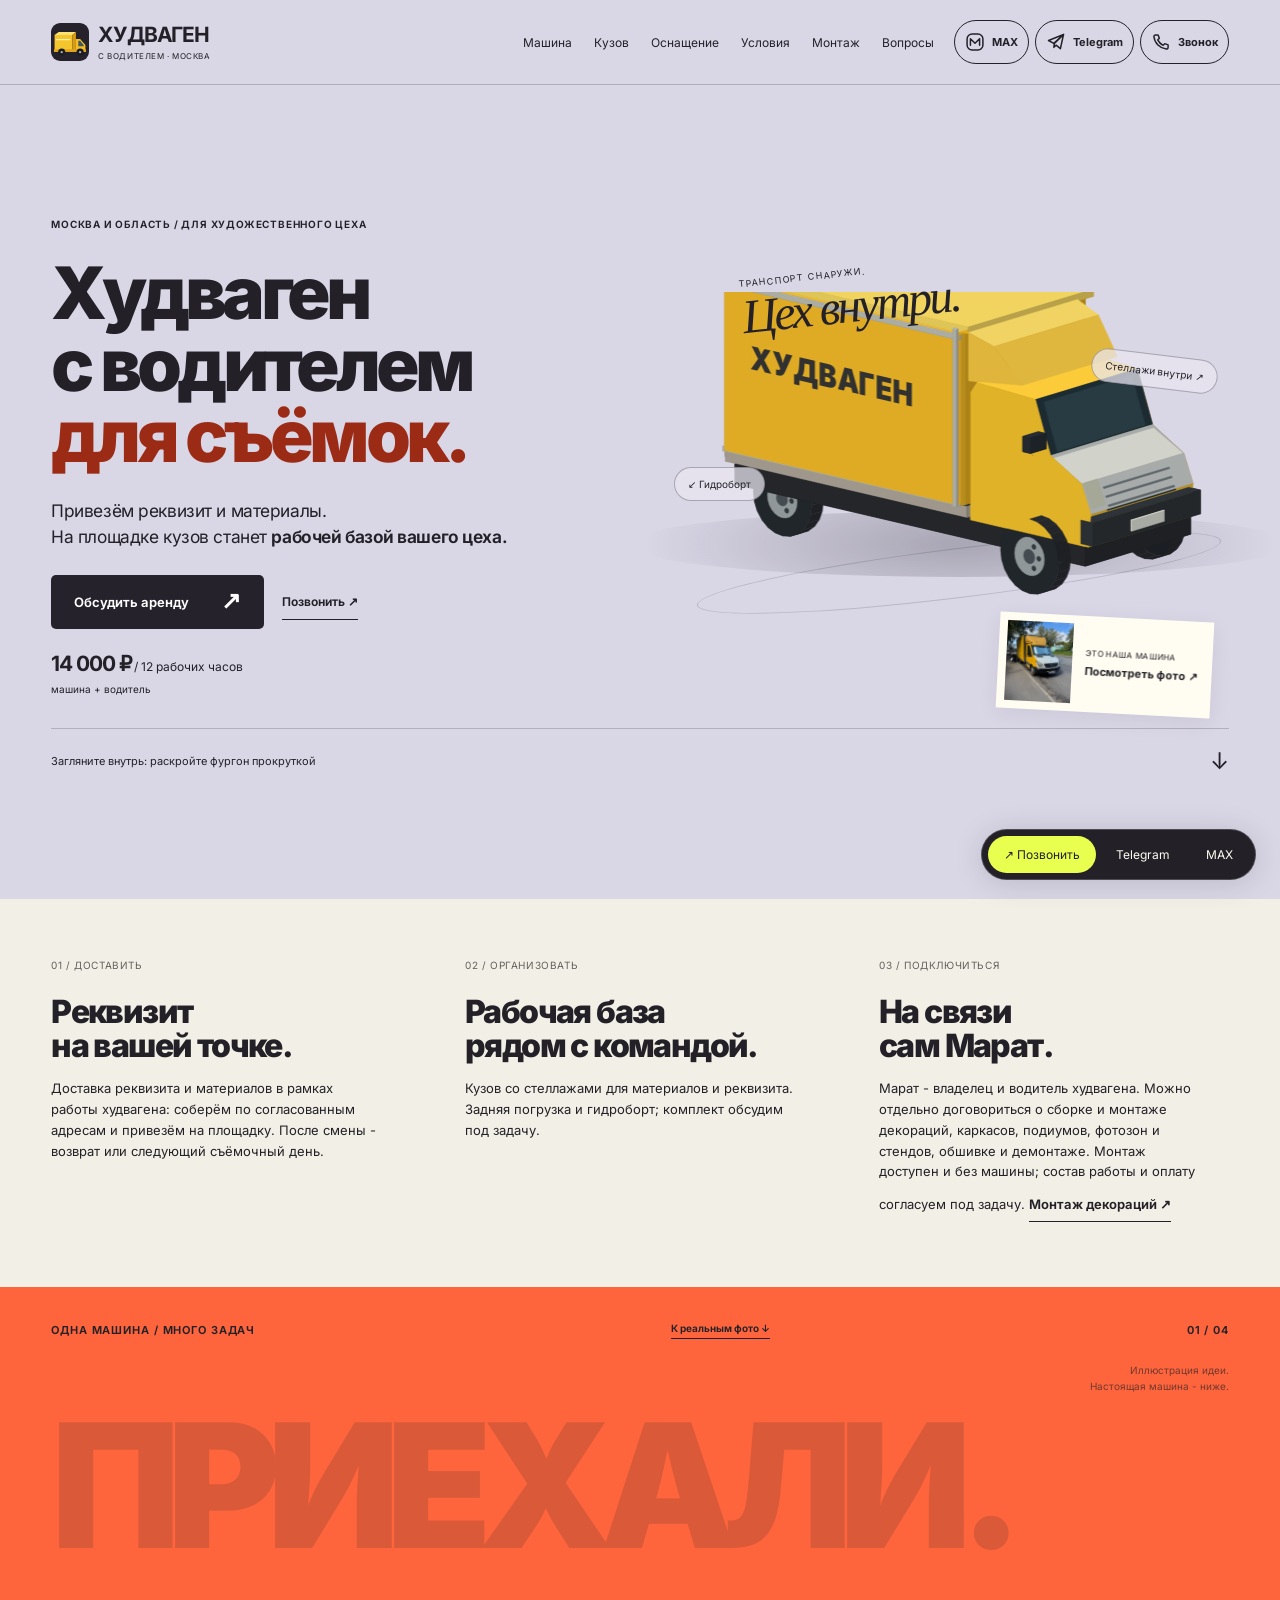
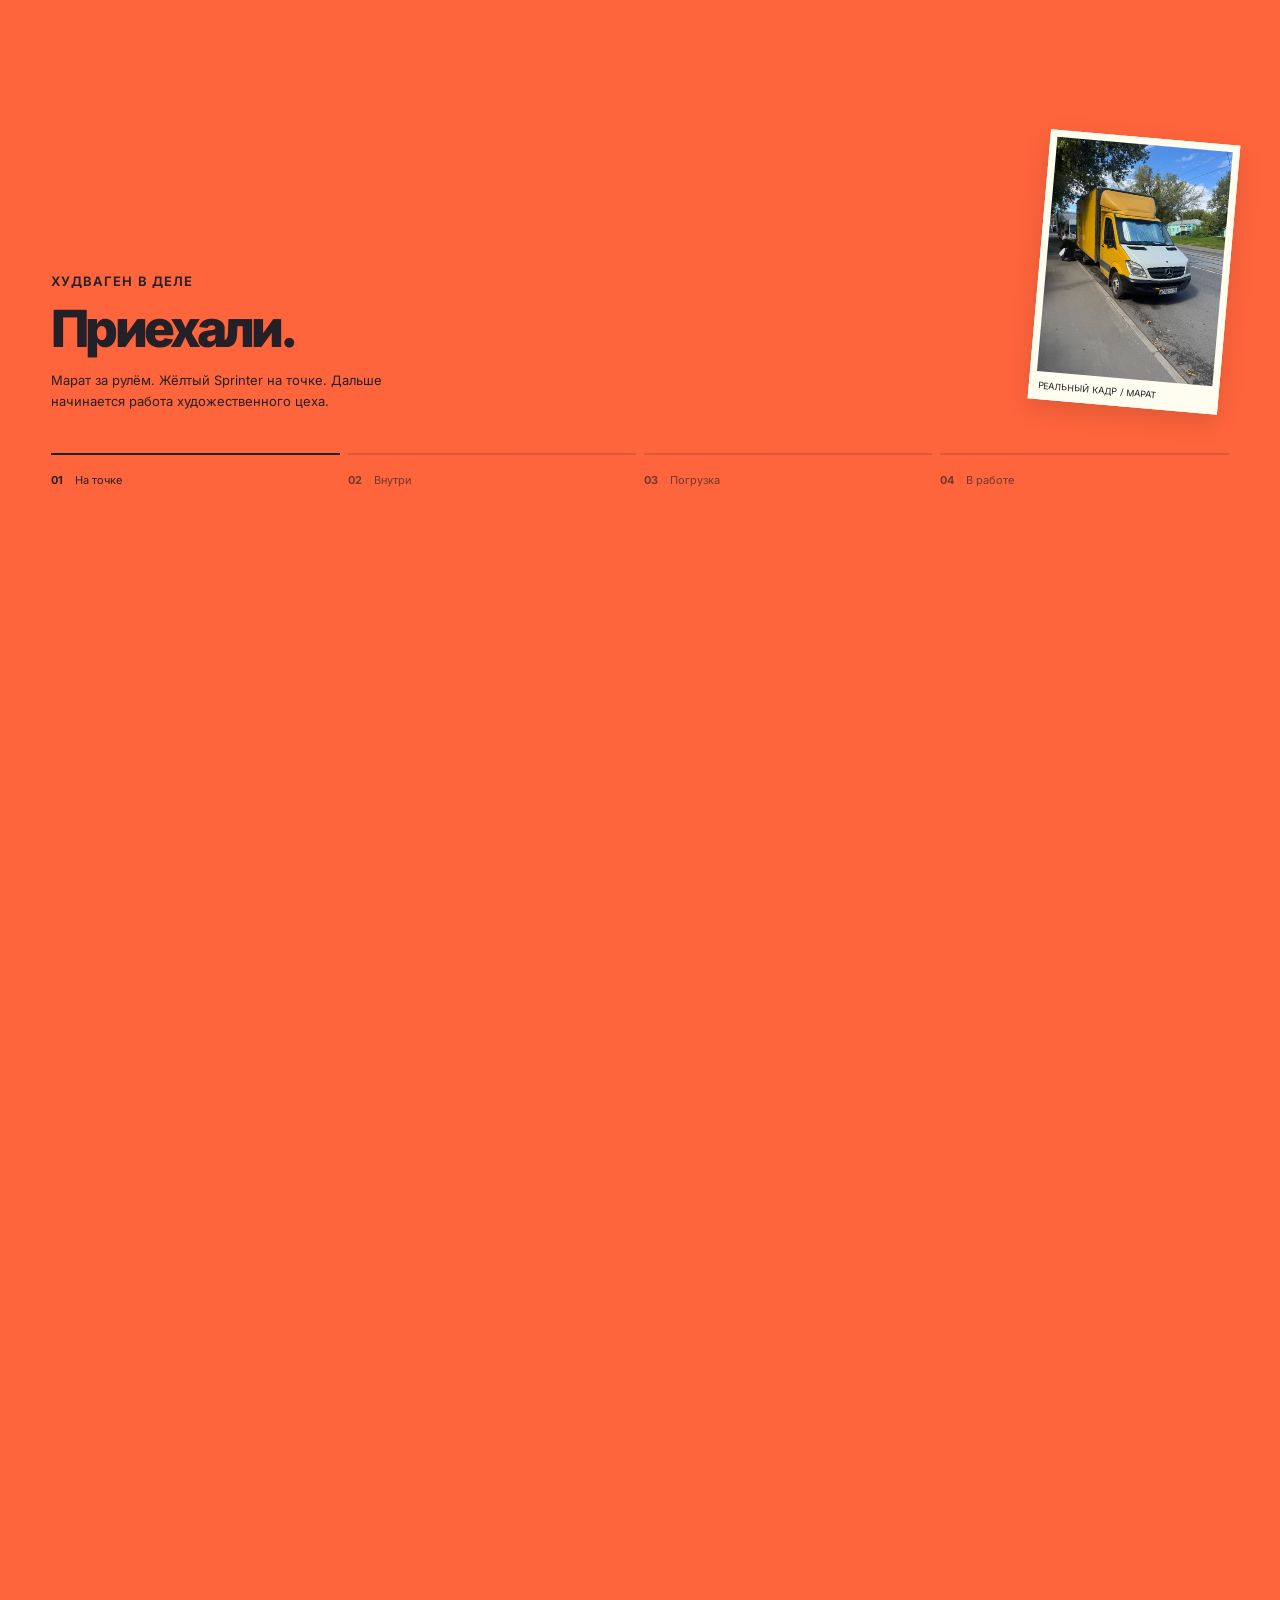
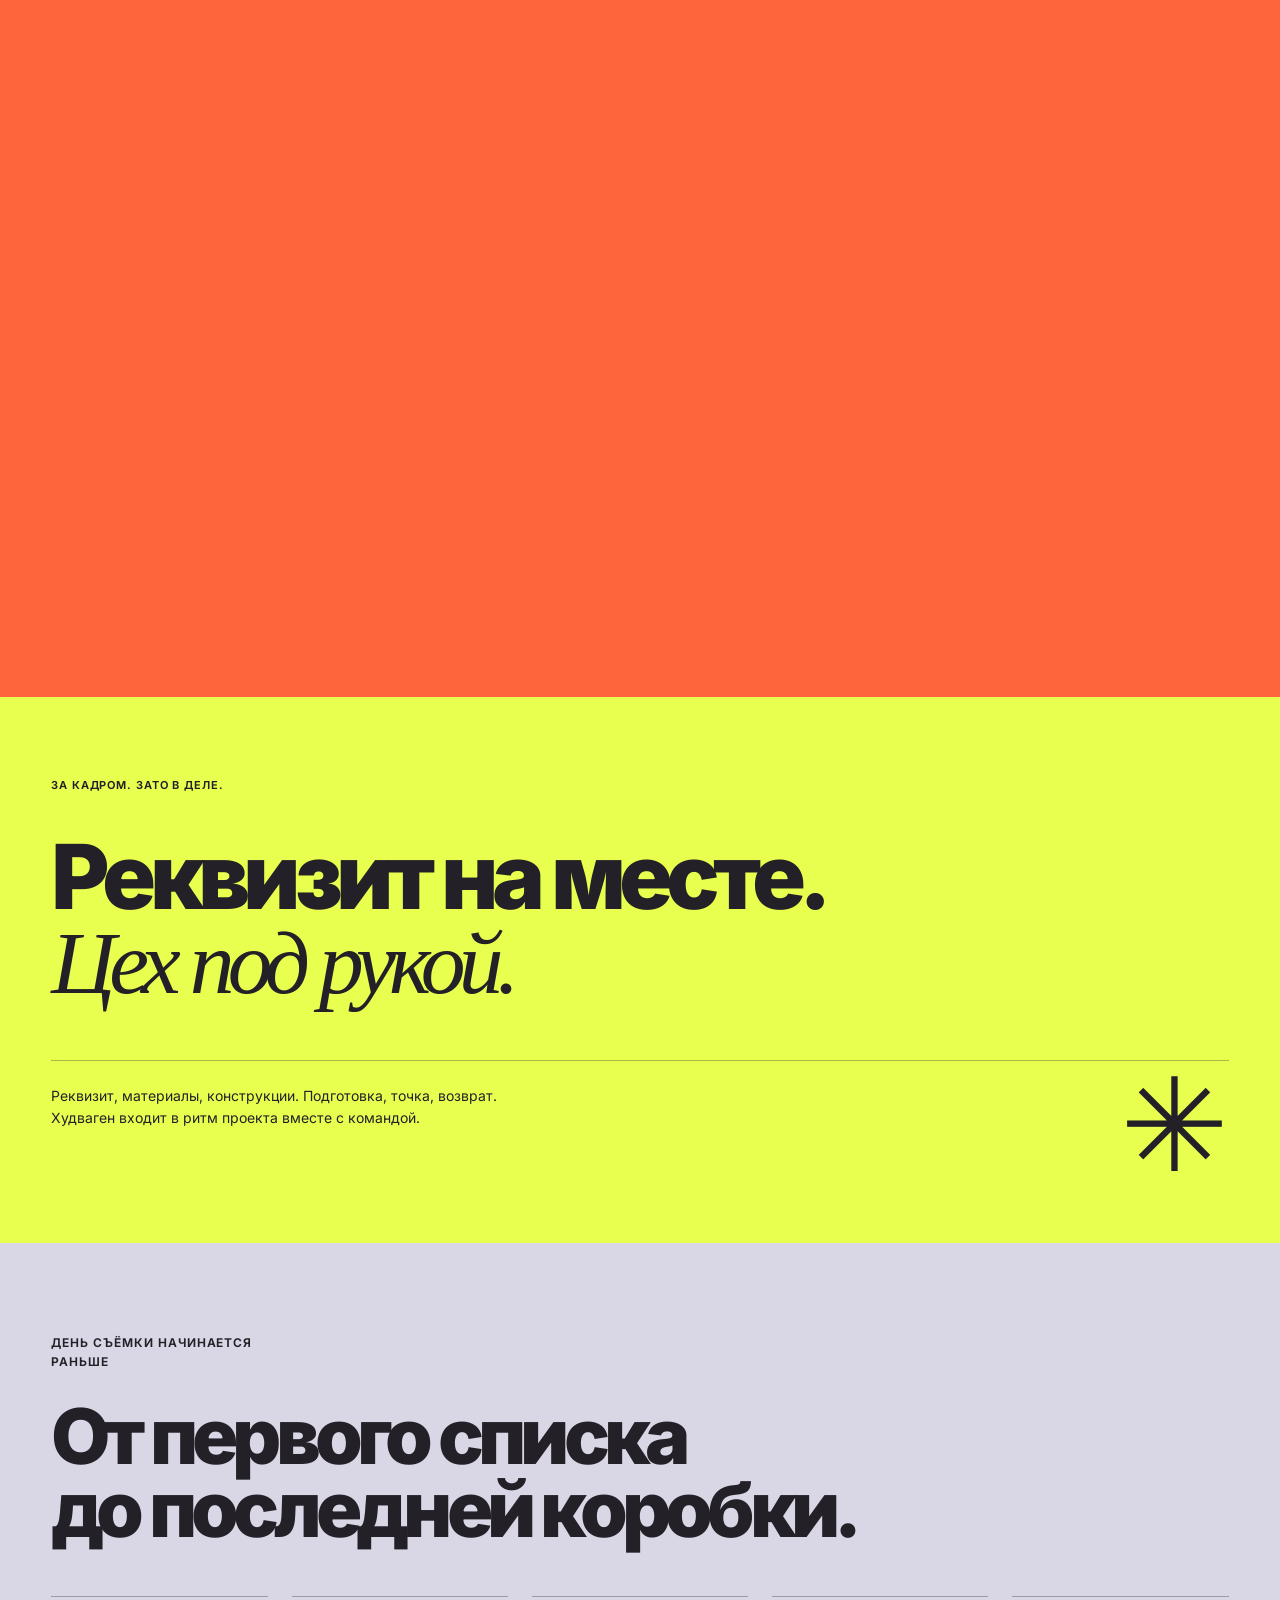
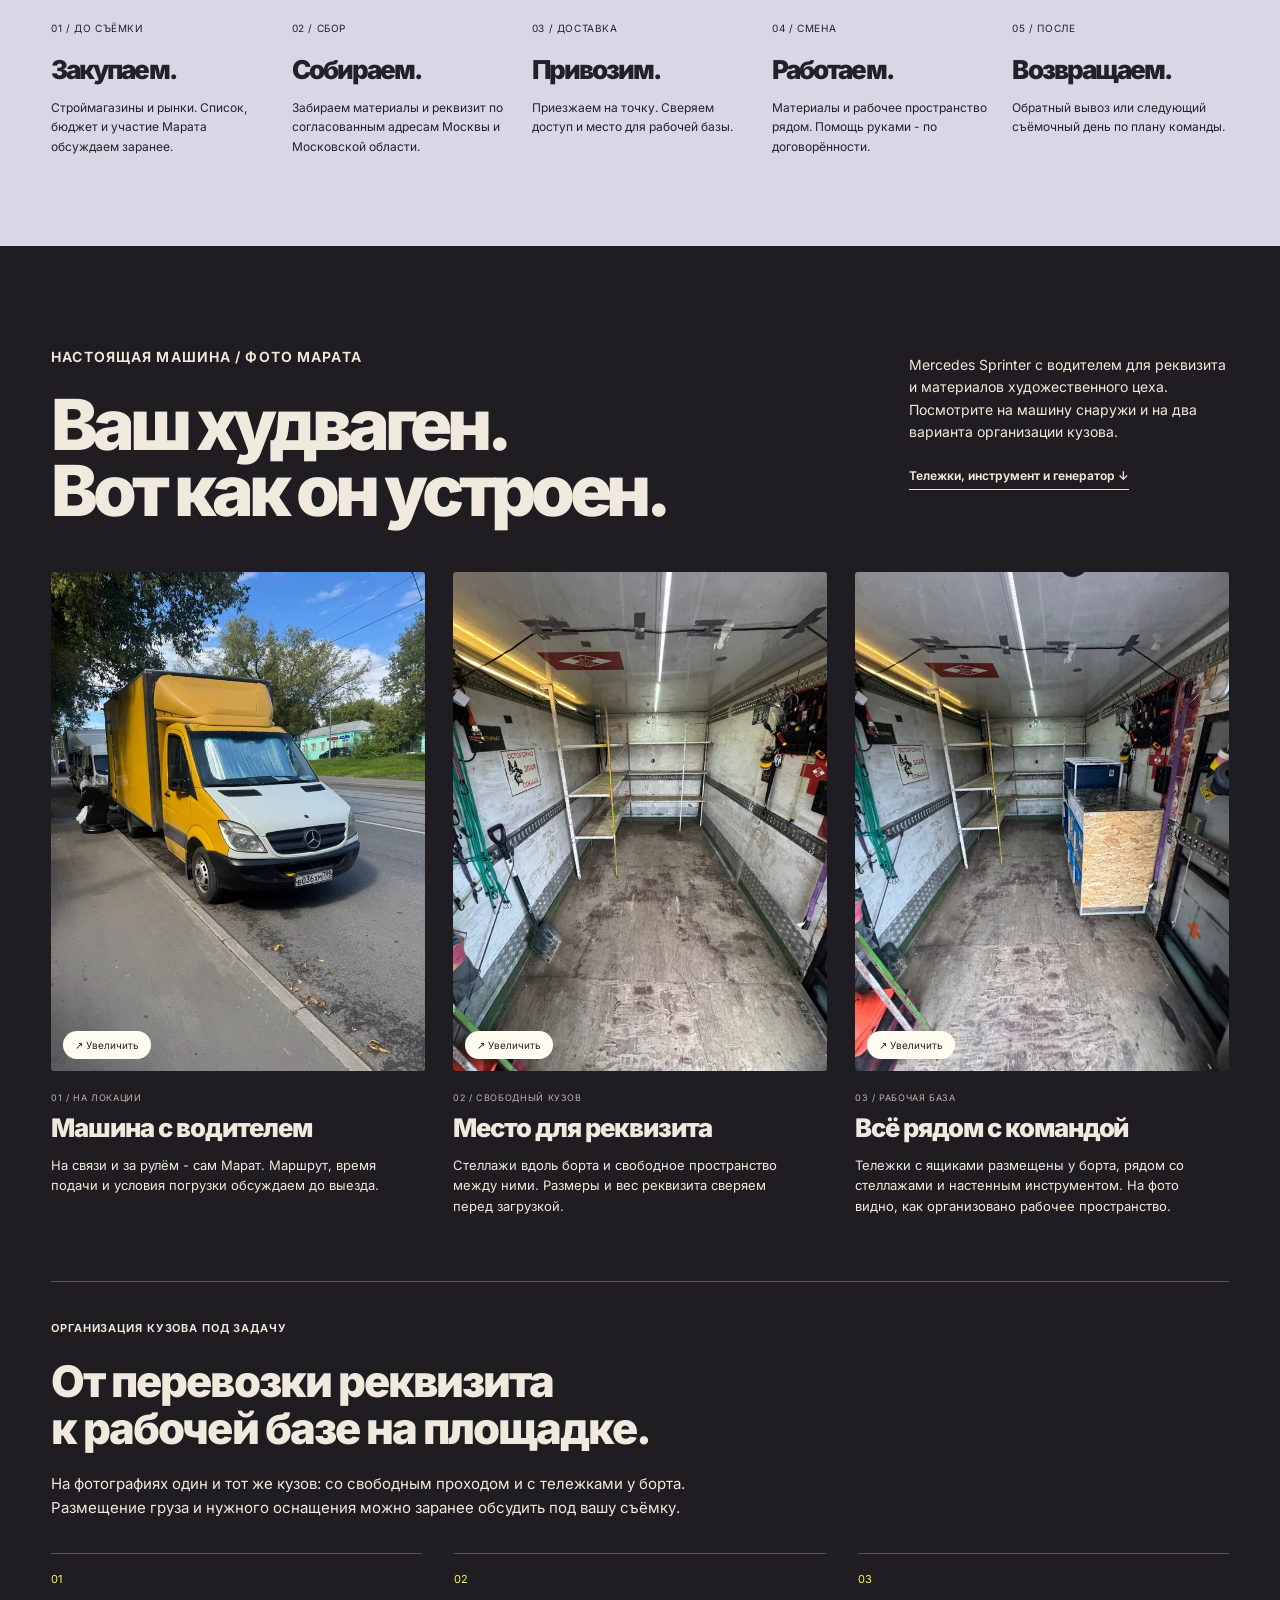
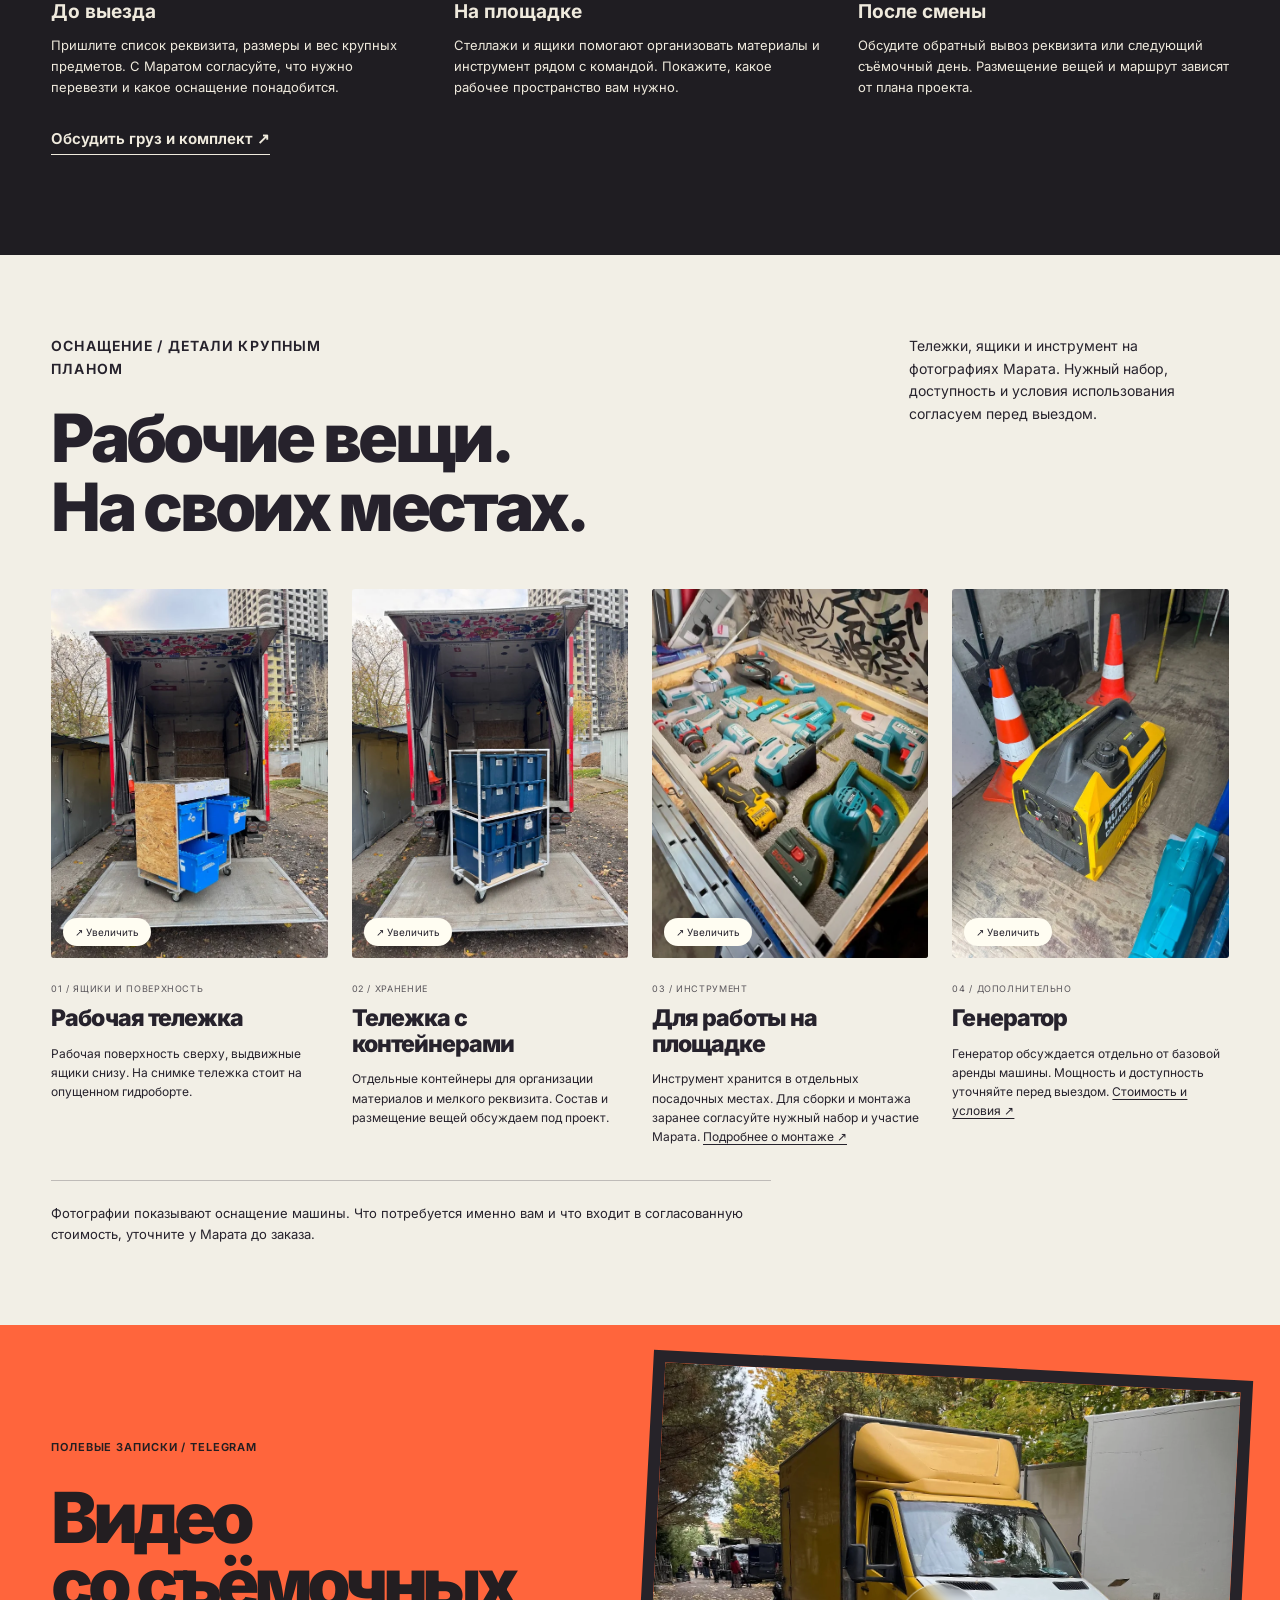
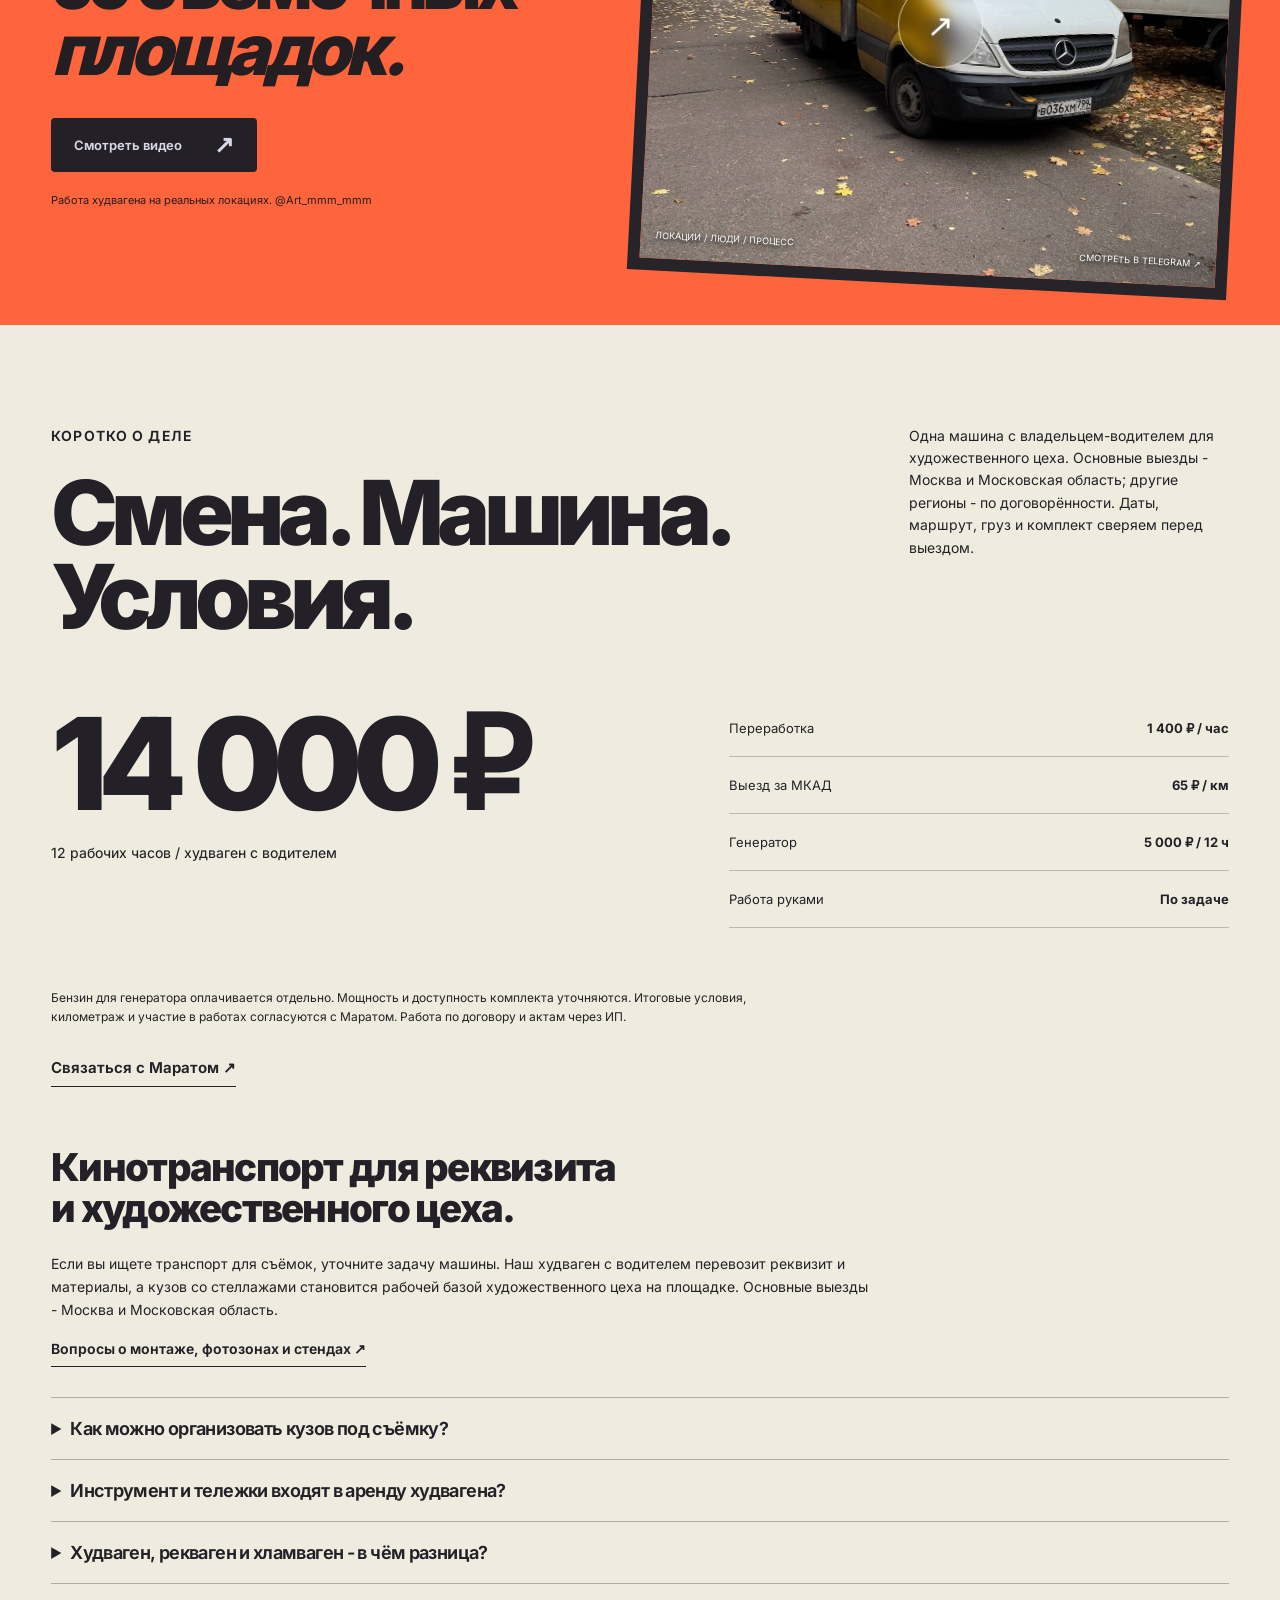
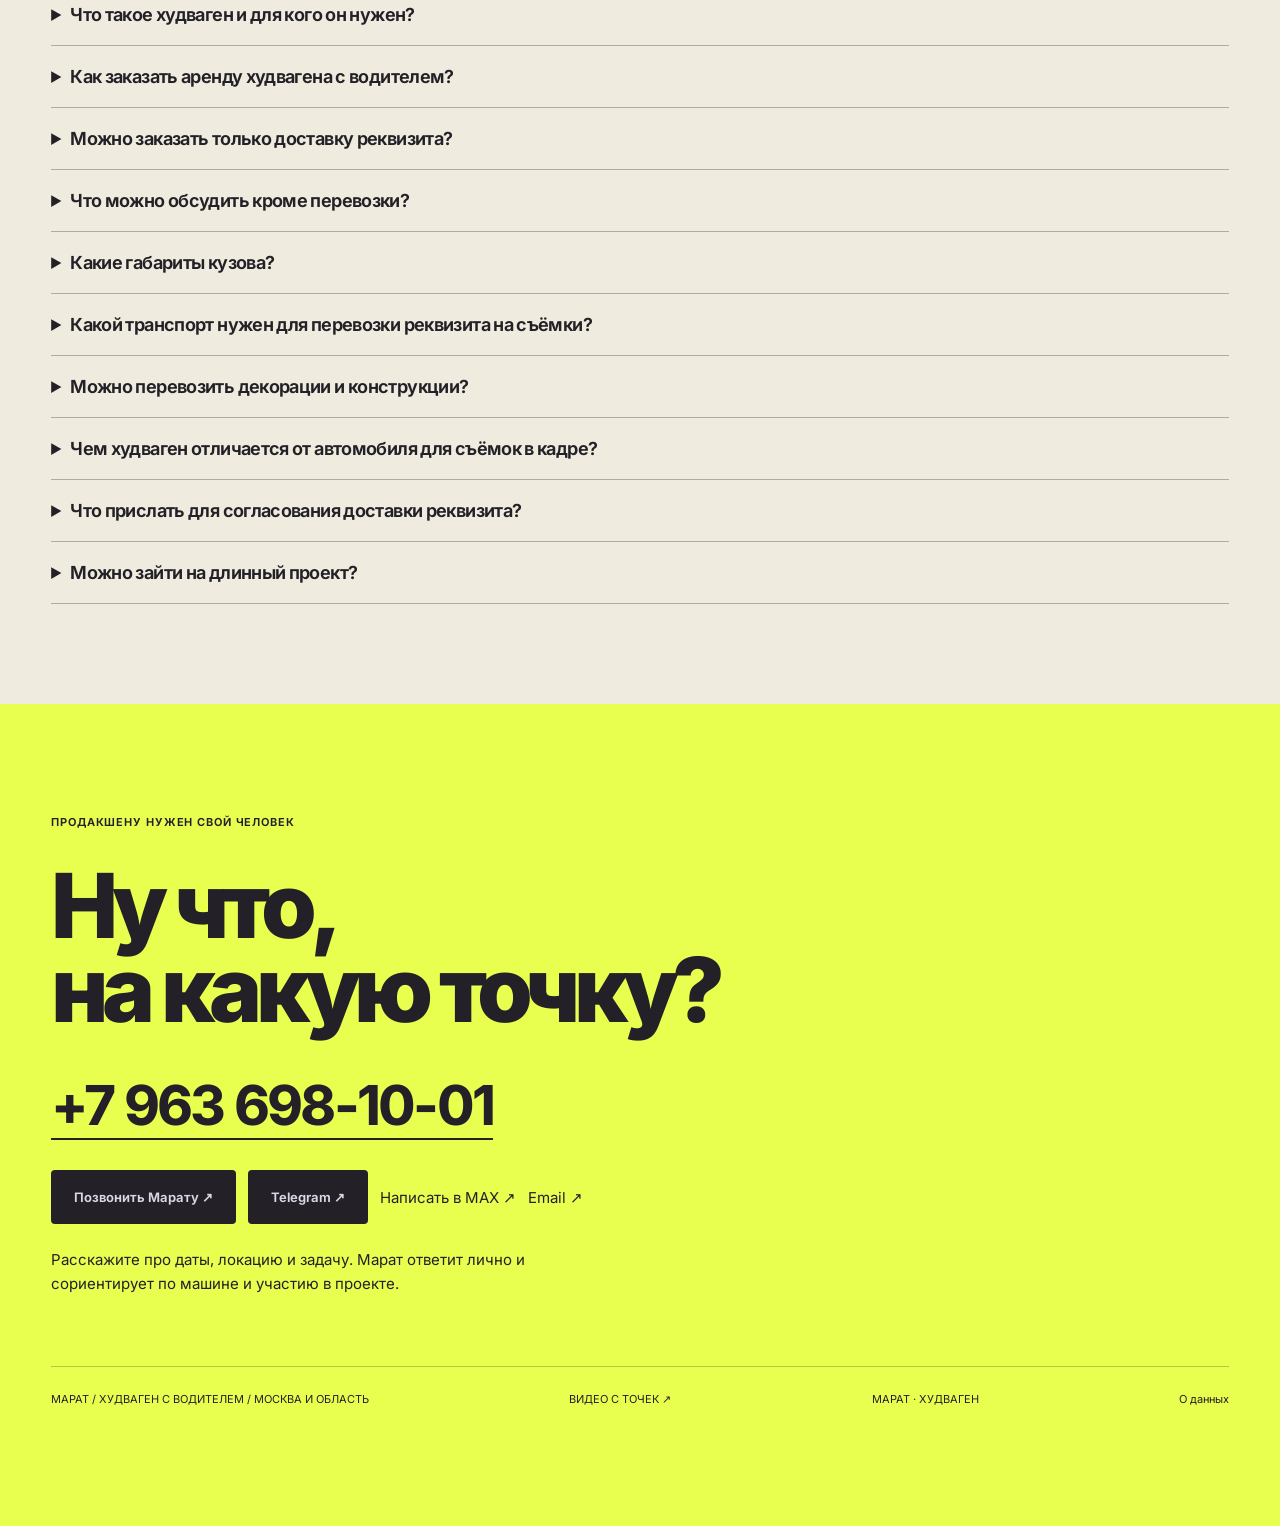
==== index.html @ cc4aa280 "Link interior configuration and equipment from main navigation" ====
<!doctype html><html lang="ru"><head><meta charset="utf-8"><meta name="viewport" content="width=device-width, initial-scale=1"><meta name="theme-color" content="#d9d6e6"><meta name="robots" content="index, follow"><title>Худваген с водителем для съёмок в Москве и области</title><meta name="description" content="Худваген с водителем для съёмок в Москве и Московской области. Доставка реквизита и рабочая база цеха на площадке. 14 000 ₽ за 12 часов. Другие регионы - по договорённости."><link rel="icon" href="site-final/assets/mark.svg?v=truck1" type="image/svg+xml"><link rel="stylesheet" href="concepts/shared/experience.css"><link rel="stylesheet" href="site-final/site.css?v=nav20261013"><script>document.documentElement.classList.add('js');</script><link rel="preload" href="/assets/fonts/inter-cyrillic.woff2" as="font" type="font/woff2" crossorigin><link rel="preload" href="/assets/fonts/inter-latin.woff2" as="font" type="font/woff2" crossorigin><meta name="google-site-verification" content="45elNNG8BrgIkGtdTU1rNOU9ofnVS_W5yNoBzaA8YkQ"><meta name="msvalidate.01" content="0E4416C4B03A6BF2098DD58C9A2425C0"><link rel="canonical" href="https://www.hudwagen.ru/"><meta property="og:type" content="website"><meta property="og:locale" content="ru_RU"><meta property="og:title" content="Худваген с водителем для съёмок в Москве и области"><meta property="og:description" content="Худваген с водителем для съёмок в Москве и Московской области. Доставка реквизита и рабочая база цеха на площадке. 14 000 ₽ за 12 часов. Другие регионы - по договорённости."><meta property="og:url" content="https://www.hudwagen.ru/"><meta property="og:image" content="https://www.hudwagen.ru/site-final/assets/van-city-1280.webp"><script type="application/ld+json">{"@context":"https://schema.org","@type":"Service","@id":"https://www.hudwagen.ru/#service","name":"Худваген с водителем для съёмок","serviceType":"Худваген с водителем для художественного цеха","description":"Худваген с водителем, доставка реквизита и материалов и рабочая база на съёмочной площадке. Москва и Московская область; другие регионы по договорённости.","url":"https://www.hudwagen.ru/","provider":{"@type":"Person","name":"Марат","telephone":"+79636981001"},"areaServed":[{"@type":"City","name":"Москва"},{"@type":"AdministrativeArea","name":"Московская область"}]}</script></head><body class="experience-c is-final"><a class="skip" href="#main">К содержанию</a><header class="topbar site-topbar"><a class="brand" href="#main"><img class="brand-truck" src="site-final/assets/mark.svg" alt="" width="38" height="38"><span><b>ХУДВАГЕН</b><small>С ВОДИТЕЛЕМ · МОСКВА</small></span></a><nav class="top-links" aria-label="Разделы сайта"><a class="nav-section" href="#real">Машина</a><a class="nav-section" href="#configuration">Кузов</a><a class="nav-section" href="#equipment">Оснащение</a><a class="nav-section" href="#terms">Условия</a><a class="nav-section" href="/montazh-dekoracij/">Монтаж</a><a class="nav-section" href="#questions">Вопросы</a></nav><div class="header-contacts" role="group" aria-label="Связаться с Маратом"><a class="header-contact" href="https://max.ru/u/f9LHodD0cOJyWwkVK0IOzBzi9cnYJhqR4KUHkZVEpKO9ZInxwAOQDD3dlvk" target="_blank" rel="noopener noreferrer" aria-label="Написать Марату в MAX"><svg viewBox="0 0 24 24" fill="none" stroke="currentColor" stroke-width="1.8" stroke-linecap="round" stroke-linejoin="round" aria-hidden="true"><rect x="2.5" y="2.5" width="19" height="19" rx="6"/><path d="M6.5 16V8l5.5 5.5L17.5 8v8"/></svg><span class="contact-word">MAX</span></a><a class="header-contact" href="https://t.me/+79636981001" target="_blank" rel="noopener noreferrer" aria-label="Написать Марату в Telegram"><svg viewBox="0 0 24 24" fill="none" stroke="currentColor" stroke-width="1.8" stroke-linecap="round" stroke-linejoin="round" aria-hidden="true"><path d="m21 3-3.7 17-5.2-4.2-2.7 2.6.6-4.7L21 3Z"/><path d="M21 3 3 10.2l6.4 3.5L21 3Z"/></svg><span class="contact-word">Telegram</span></a><a class="header-contact" href="tel:+79636981001" aria-label="Позвонить Марату: +7 963 698-10-01"><svg viewBox="0 0 24 24" fill="none" stroke="currentColor" stroke-width="1.8" stroke-linecap="round" stroke-linejoin="round" aria-hidden="true"><path d="M5.5 3.5h3l1.5 4-2 2a15 15 0 0 0 6.5 6.5l2-2 4 1.5v3a2 2 0 0 1-2.2 2A17 17 0 0 1 3.5 5.7 2 2 0 0 1 5.5 3.5Z"/></svg><span class="contact-word">Звонок</span></a></div></header><main id="main"><section class="service-hero" aria-labelledby="service-title">
<div class="service-copy"><p class="eyebrow">МОСКВА И ОБЛАСТЬ / ДЛЯ ХУДОЖЕСТВЕННОГО ЦЕХА</p>
<h1 id="service-title">Худваген<br>с водителем<br><span>для съёмок.</span></h1>
<p class="service-lead">Привезём реквизит и материалы.<br>На площадке кузов станет <strong>рабочей базой вашего цеха.</strong></p>

<div class="service-actions"><a class="btn" href="#contact">Обсудить аренду <span class="arrow">↗</span></a><a class="service-call" href="tel:+79636981001">Позвонить ↗</a></div>
<p class="service-price"><strong>14 000 ₽</strong> / 12 рабочих часов <span>машина + водитель</span></p></div>
<div class="service-visual"><div class="visual-caption"><span>ТРАНСПОРТ СНАРУЖИ.</span><strong>Цех внутри.</strong></div><div class="hero-vehicle"><canvas class="van-canvas" data-van="hero" aria-label="Объёмная иллюстрация жёлтого худвагена" role="img"></canvas><img class="vehicle-fallback" loading="lazy" decoding="async" src="site-final/assets/van-city-1280.webp" alt="Mercedes Sprinter Марата" width="1280" height="1707"><div class="c-ring" aria-hidden="true"></div></div><span class="van-label label-lift">↙ Гидроборт</span><span class="van-label label-shelf">Стеллажи внутри ↗</span><a class="hero-real" href="#real"><img src="site-final/assets/van-city-640.webp" alt="Настоящий худваген Марата" width="640" height="853"><span>ЭТО НАША МАШИНА<br><b>Посмотреть фото ↗</b></span></a></div>
<a class="service-scroll" href="#transformation">Загляните внутрь: раскройте фургон прокруткой <span>↓</span></a></section>
<section class="service-benefits" aria-label="Чем полезен худваген на съёмке"><article><span>01 / ДОСТАВИТЬ</span><h2>Реквизит<br>на вашей точке.</h2><p>Доставка реквизита и материалов в рамках работы худвагена: соберём по согласованным адресам и привезём на площадку. После смены - возврат или следующий съёмочный день.</p></article><article><span>02 / ОРГАНИЗОВАТЬ</span><h2>Рабочая база<br>рядом с командой.</h2><p>Кузов со стеллажами для материалов и реквизита. Задняя погрузка и гидроборт; комплект обсудим под задачу.</p></article><article><span>03 / ПОДКЛЮЧИТЬСЯ</span><h2>На связи<br>сам Марат.</h2><p>Марат - владелец и водитель худвагена. Можно отдельно договориться о сборке и монтаже декораций, каркасов, подиумов, фотозон и стендов, обшивке и демонтаже. Монтаж доступен и без машины; состав работы и оплату согласуем под задачу. <a class="text-link" href="/montazh-dekoracij/">Монтаж декораций ↗</a></p></article></section><section class="story-scroll" id="transformation" aria-label="Как худваген становится рабочей базой"><div class="story-stage"><div class="story-top eyebrow"><span>ОДНА МАШИНА / МНОГО ЗАДАЧ</span><a class="skip-story" href="#real">К реальным фото ↓</a><span id="story-count">01 / 04</span></div><div class="story-word" aria-hidden="true">ПРИЕХАЛИ.</div><div class="story-vehicle"><canvas class="van-canvas" data-van="story" aria-label="Объёмная иллюстрация жёлтого худвагена" role="img"></canvas><img class="vehicle-fallback" loading="lazy" decoding="async" src="site-final/assets/van-city-1280.webp" alt="Mercedes Sprinter Марата" width="1280" height="1707"></div><p class="story-note">Иллюстрация идеи.<br>Настоящая машина - ниже.</p><div class="story-copy"><p class="eyebrow">ХУДВАГЕН В ДЕЛЕ</p><h2 id="story-title">Приехали.</h2><p id="story-description">Марат за рулём. Жёлтый Sprinter на точке. Дальше начинается работа художественного цеха.</p></div><figure class="story-detail"><img id="story-photo" src="site-final/assets/van-city-640.webp" alt="Настоящий Sprinter на точке" width="640" height="853"><figcaption>РЕАЛЬНЫЙ КАДР / МАРАТ</figcaption></figure><div class="story-controls" role="group" aria-label="Этапы трансформации"><button type="button" data-stage="0" aria-pressed="true"><b>01</b>На точке</button><button type="button" data-stage="1" aria-pressed="false"><b>02</b>Внутри</button><button type="button" data-stage="2" aria-pressed="false"><b>03</b>Погрузка</button><button type="button" data-stage="3" aria-pressed="false"><b>04</b>В работе</button></div></div><div class="story-static"><article><h3>Приехали.</h3><p>Марат за рулём. Жёлтый Sprinter на точке. Дальше начинается работа художественного цеха.</p></article><article><h3>Место<br>для реквизита.</h3><p>Стеллажи у борта и свободный проход. Состав, размеры и вес груза согласуем до выезда.</p></article><article><h3>Тележки.<br>Гидроборт.</h3><p>Ящики и рабочая поверхность на колёсах. Нужные тележки и помощь при погрузке обсуждаем заранее.</p></article><article><h3>Рабочая база<br>на точке.</h3><p>Тележки у борта, материалы и инструмент рядом. Комплект и участие Марата в работе согласуем под проект.</p></article></div></section><noscript><style>.story-scroll{height:auto}.story-stage{display:none}.story-static{display:grid;gap:25px;padding:50px 25px;grid-template-columns:repeat(auto-fit,minmax(200px,1fr))}</style></noscript><section class="manifesto"><p class="eyebrow">ЗА КАДРОМ. ЗАТО В ДЕЛЕ.</p><h2 class="reveal">Реквизит на месте.<br><em>Цех под рукой.</em></h2><div class="manifesto-bottom"><p>Реквизит, материалы, конструкции. Подготовка, точка, возврат. Худваген входит в ритм проекта вместе с командой.</p><span class="orbit-mark" aria-hidden="true">✳</span></div></section><section class="work-cycle"><p class="eyebrow">ДЕНЬ СЪЁМКИ НАЧИНАЕТСЯ РАНЬШЕ</p><h2>От первого списка<br>до последней коробки.</h2><ol><li><span>01 / ДО СЪЁМКИ</span><h3>Закупаем.</h3><p>Строймагазины и рынки. Список, бюджет и участие Марата обсуждаем заранее.</p></li><li><span>02 / СБОР</span><h3>Собираем.</h3><p>Забираем материалы и реквизит по согласованным адресам Москвы и Московской области.</p></li><li><span>03 / ДОСТАВКА</span><h3>Привозим.</h3><p>Приезжаем на точку. Сверяем доступ и место для рабочей базы.</p></li><li><span>04 / СМЕНА</span><h3>Работаем.</h3><p>Материалы и рабочее пространство рядом. Помощь руками - по договорённости.</p></li><li><span>05 / ПОСЛЕ</span><h3>Возвращаем.</h3><p>Обратный вывоз или следующий съёмочный день по плану команды.</p></li></ol></section><section class="real-photos" id="real" aria-labelledby="real-title">
<div class="section-head"><div><p class="eyebrow">НАСТОЯЩАЯ МАШИНА / ФОТО МАРАТА</p><h2 id="real-title">Ваш худваген.<br>Вот как он устроен.</h2></div><div class="photo-intro"><p>Mercedes Sprinter с водителем для реквизита и материалов художественного цеха. Посмотрите на машину снаружи и на два варианта организации кузова.</p><a class="text-link" href="#equipment">Тележки, инструмент и генератор ↓</a></div></div>
<div class="photo-grid van-gallery">
<figure class="photo-card "><a data-photo href="site-final/assets/van-city-1280.webp" aria-label="Увеличить фото: Машина с водителем"><img src="site-final/assets/van-city-640.webp" srcset="site-final/assets/van-city-640.webp 640w, site-final/assets/van-city-1280.webp 1280w" sizes="(max-width:700px) 90vw, 30vw" width="640" height="853" loading="lazy" decoding="async" alt="Жёлтый Mercedes Sprinter Марата на улице"></a><figcaption><span class="photo-number">01 / НА ЛОКАЦИИ</span><h3>Машина с водителем</h3><p>На связи и за рулём - сам Марат. Маршрут, время подачи и условия погрузки обсуждаем до выезда.</p></figcaption></figure>
<figure class="photo-card "><a data-photo href="site-final/assets/hudwagen-cargo-space-1280.webp" aria-label="Увеличить фото: Место для реквизита"><img src="site-final/assets/hudwagen-cargo-space-640.webp" srcset="site-final/assets/hudwagen-cargo-space-640.webp 640w, site-final/assets/hudwagen-cargo-space-1280.webp 1280w" sizes="(max-width:700px) 90vw, 30vw" width="640" height="853" loading="lazy" decoding="async" alt="Кузов худвагена со стеллажами и свободным центральным проходом"></a><figcaption><span class="photo-number">02 / СВОБОДНЫЙ КУЗОВ</span><h3>Место для реквизита</h3><p>Стеллажи вдоль борта и свободное пространство между ними. Размеры и вес реквизита сверяем перед загрузкой.</p></figcaption></figure>
<figure class="photo-card "><a data-photo href="site-final/assets/hudwagen-workspace-1280.webp" aria-label="Увеличить фото: Всё рядом с командой"><img src="site-final/assets/hudwagen-workspace-640.webp" srcset="site-final/assets/hudwagen-workspace-640.webp 640w, site-final/assets/hudwagen-workspace-1280.webp 1280w" sizes="(max-width:700px) 90vw, 30vw" width="640" height="853" loading="lazy" decoding="async" alt="Тележки с ящиками у правого борта, стеллажи слева и проход внутри худвагена"></a><figcaption><span class="photo-number">03 / РАБОЧАЯ БАЗА</span><h3>Всё рядом с командой</h3><p>Тележки с ящиками размещены у борта, рядом со стеллажами и настенным инструментом. На фото видно, как организовано рабочее пространство.</p></figcaption></figure>
</div>
<div class="configuration" id="configuration" aria-labelledby="configuration-title">
<p class="eyebrow">ОРГАНИЗАЦИЯ КУЗОВА ПОД ЗАДАЧУ</p><h3 id="configuration-title">От перевозки реквизита<br>к рабочей базе на площадке.</h3>
<p class="configuration-lead">На фотографиях один и тот же кузов: со свободным проходом и с тележками у борта. Размещение груза и нужного оснащения можно заранее обсудить под вашу съёмку.</p>
<ol class="configuration-steps"><li><b>До выезда</b><p>Пришлите список реквизита, размеры и вес крупных предметов. С Маратом согласуйте, что нужно перевезти и какое оснащение понадобится.</p></li><li><b>На площадке</b><p>Стеллажи и ящики помогают организовать материалы и инструмент рядом с командой. Покажите, какое рабочее пространство вам нужно.</p></li><li><b>После смены</b><p>Обсудите обратный вывоз реквизита или следующий съёмочный день. Размещение вещей и маршрут зависят от плана проекта.</p></li></ol>
<a class="text-link" href="#contact">Обсудить груз и комплект ↗</a>
</div></section>
<section class="equipment-section" id="equipment" aria-labelledby="equipment-title">
<div class="section-head"><div><p class="eyebrow">ОСНАЩЕНИЕ / ДЕТАЛИ КРУПНЫМ ПЛАНОМ</p><h2 id="equipment-title">Рабочие вещи.<br>На своих местах.</h2></div><p>Тележки, ящики и инструмент на фотографиях Марата. Нужный набор, доступность и условия использования согласуем перед выездом.</p></div>
<div class="equipment-grid">
<figure class="photo-card equipment-card"><a data-photo href="site-final/assets/hudwagen-work-cart-1280.webp" aria-label="Увеличить фото: Рабочая тележка"><img src="site-final/assets/hudwagen-work-cart-640.webp" srcset="site-final/assets/hudwagen-work-cart-640.webp 640w, site-final/assets/hudwagen-work-cart-1280.webp 1280w" sizes="(max-width:700px) 44vw, (max-width:1000px) 45vw, 23vw" width="640" height="853" loading="lazy" decoding="async" alt="Тележка на колёсах с рабочей поверхностью и открытыми синими ящиками на гидроборте"></a><figcaption><span class="photo-number">01 / ЯЩИКИ И ПОВЕРХНОСТЬ</span><h3>Рабочая тележка</h3><p>Рабочая поверхность сверху, выдвижные ящики снизу. На снимке тележка стоит на опущенном гидроборте.</p></figcaption></figure>
<figure class="photo-card equipment-card"><a data-photo href="site-final/assets/hudwagen-storage-cart-1280.webp" aria-label="Увеличить фото: Тележка с контейнерами"><img src="site-final/assets/hudwagen-storage-cart-640.webp" srcset="site-final/assets/hudwagen-storage-cart-640.webp 640w, site-final/assets/hudwagen-storage-cart-1280.webp 1280w" sizes="(max-width:700px) 44vw, (max-width:1000px) 45vw, 23vw" width="640" height="853" loading="lazy" decoding="async" alt="Металлическая тележка на колёсах с двумя рядами синих контейнеров у кузова худвагена"></a><figcaption><span class="photo-number">02 / ХРАНЕНИЕ</span><h3>Тележка с контейнерами</h3><p>Отдельные контейнеры для организации материалов и мелкого реквизита. Состав и размещение вещей обсуждаем под проект.</p></figcaption></figure>
<figure class="photo-card equipment-card tools-photo"><a data-photo href="site-final/assets/hudwagen-tools-960.webp" aria-label="Увеличить фото: Для работы на площадке"><img src="site-final/assets/hudwagen-tools-640.webp" srcset="site-final/assets/hudwagen-tools-640.webp 640w, site-final/assets/hudwagen-tools-960.webp 960w" sizes="(max-width:700px) 44vw, (max-width:1000px) 45vw, 23vw" width="640" height="1398" loading="lazy" decoding="async" alt="Электроинструмент в открытом ящике с отдельными посадочными местами"></a><figcaption><span class="photo-number">03 / ИНСТРУМЕНТ</span><h3>Для работы на площадке</h3><p>Инструмент хранится в отдельных посадочных местах. Для сборки и монтажа заранее согласуйте нужный набор и участие Марата. <a href="/montazh-dekoracij/#tools">Подробнее о монтаже ↗</a></p></figcaption></figure>
<figure class="photo-card equipment-card"><a data-photo href="site-final/assets/hudwagen-generator-1280.webp" aria-label="Увеличить фото: Генератор"><img src="site-final/assets/hudwagen-generator-640.webp" srcset="site-final/assets/hudwagen-generator-640.webp 640w, site-final/assets/hudwagen-generator-1280.webp 1280w" sizes="(max-width:700px) 44vw, (max-width:1000px) 45vw, 23vw" width="640" height="853" loading="lazy" decoding="async" alt="Жёлтый переносной генератор Huter в кузове худвагена"></a><figcaption><span class="photo-number">04 / ДОПОЛНИТЕЛЬНО</span><h3>Генератор</h3><p>Генератор обсуждается отдельно от базовой аренды машины. Мощность и доступность уточняйте перед выездом. <a href="#terms">Стоимость и условия ↗</a></p></figcaption></figure>
</div>
<p class="equipment-note">Фотографии показывают оснащение машины. Что потребуется именно вам и что входит в согласованную стоимость, уточните у Марата до заказа.</p>
</section><section class="channel" id="channel"><div class="channel-copy reveal"><p class="eyebrow">ПОЛЕВЫЕ ЗАПИСКИ / TELEGRAM</p><h2>Видео<br>со съёмочных<br><em>площадок.</em></h2><a class="btn" href="https://t.me/Art_mmm_mmm" target="_blank" rel="noopener noreferrer">Смотреть видео <span class="arrow">↗</span></a><p class="caption">Работа худвагена на реальных локациях. @Art_mmm_mmm</p></div><a class="channel-photo" href="https://t.me/Art_mmm_mmm" target="_blank" rel="noopener noreferrer" aria-label="Смотреть видео с точек в Telegram-канале Марата"><img src="site-final/assets/van-autumn-1280.webp" width="1280" height="1707" loading="lazy" alt="Худваген Марата на осенней локации"><div class="play"><span aria-hidden="true">↗</span></div><div class="channel-photo-label"><span>ЛОКАЦИИ / ЛЮДИ / ПРОЦЕСС</span><span>СМОТРЕТЬ В TELEGRAM ↗</span></div></a></section><section class="details-section" id="terms"><div class="section-head reveal"><div><p class="eyebrow">КОРОТКО О ДЕЛЕ</p><h2 style="margin-top:24px">Смена. Машина.<br>Условия.</h2></div><p>Одна машина с владельцем-водителем для художественного цеха. Основные выезды - Москва и Московская область; другие регионы - по договорённости. Даты, маршрут, груз и комплект сверяем перед выездом.</p></div><div class="rates"><div class="base-rate">14 000 ₽<small>12 рабочих часов / худваген с водителем</small></div><div class="rate-rows"><div><span>Переработка</span><b>1 400 ₽ / час</b></div><div><span>Выезд за МКАД</span><b>65 ₽ / км</b></div><div><span>Генератор</span><b>5 000 ₽ / 12 ч</b></div><div><span>Работа руками</span><b>По задаче</b></div></div></div><p class="fine">Бензин для генератора оплачивается отдельно. Мощность и доступность комплекта уточняются. Итоговые условия, километраж и участие в работах согласуются с Маратом. Работа по договору и актам через ИП.</p><p class="brief-link"><a class="text-link" href="#contact">Связаться с Маратом ↗</a></p><div class="faq-intro" id="questions"><h2>Кинотранспорт для реквизита<br>и художественного цеха.</h2><p>Если вы ищете транспорт для съёмок, уточните задачу машины. Наш худваген с водителем перевозит реквизит и материалы, а кузов со стеллажами становится рабочей базой художественного цеха на площадке. Основные выезды - Москва и Московская область.</p><p><a class="text-link" href="/montazh-dekoracij/#questions">Вопросы о монтаже, фотозонах и стендах ↗</a></p></div><div class="faq"><details id="layout-question"><summary>Как можно организовать кузов под съёмку?</summary><p>На фотографиях показаны варианты со свободным проходом между стеллажами и с тележками у борта. Перед выездом обсудите с Маратом состав груза, его размеры и вес, нужное оснащение и рабочее пространство на площадке. <a href="#configuration">Посмотреть варианты организации кузова</a>.</p></details><details id="equipment-included"><summary>Инструмент и тележки входят в аренду худвагена?</summary><p>Нужный набор инструмента, тележки и условия их использования согласуются с Маратом перед заказом. Генератор оплачивается отдельно по указанным условиям. Монтаж и помощь руками также обсуждаются отдельно от аренды машины с водителем. <a href="#equipment">Фотографии оснащения</a>.</p></details><details><summary>Худваген, рекваген и хламваген - в чём разница?</summary><p>Худваген используют для перевозки реквизита и материалов художественного цеха и как рабочую базу на съёмочной площадке. Для транспорта реквизита также встречаются названия «рекваген» и «реквизитваген». «Хламваген» часто относится к хозяйственной части площадки, хотя у прокатчиков названия пересекаются. Наш Mercedes Sprinter с гидробортом работает с водителем в Москве и Московской области. При бронировании согласуем груз и задачи на площадке.</p></details><details><summary>Что такое худваген и для кого он нужен?</summary><p>Худваген - машина для художественного цеха на съёмках. В ней перевозят реквизит и материалы, а на площадке кузов со стеллажами становится рабочей базой команды. У Марата - один Mercedes Sprinter с гидробортом; он сам владелец и водитель. Основные выезды - Москва и Московская область.</p></details><details><summary>Как заказать аренду худвагена с водителем?</summary><p>Свяжитесь с Маратом по телефону, в Telegram или MAX. Сообщите даты съёмок, адреса, маршрут и состав груза. До заказа сверим габариты, вес, нужный комплект и итоговые условия. Базовая смена - 14 000 ₽ за 12 рабочих часов, машина и водитель. Свободные даты Марат подтвердит лично.</p></details><details><summary>Можно заказать только доставку реквизита?</summary><p>Обычно доставка реквизита и материалов входит в работу худвагена на съёмке. Отдельную доставку можно обсудить с Маратом по договорённости; маршрут, даты и стоимость согласуются заранее.</p></details><details><summary>Что можно обсудить кроме перевозки?</summary><p>С Маратом можно отдельно согласовать сборку и монтаж декораций, деревянных каркасов, подиумов, фотозон и выставочных стендов, обшивку тканью или пластиком и демонтаж. Можно заказать отдельный выезд без худвагена. Сварку и высотные работы Марат не выполняет. Объём, сроки и стоимость определяем по задаче. <a href="/montazh-dekoracij/">Подробнее о монтаже декораций</a>.</p></details><details><summary>Какие габариты кузова?</summary><p>Ориентир по данным владельца: 4,2 × 2,2 × 2,2 м. Точные размеры, допустимый вес и возможность перевозки конкретного груза нужно проверить с Маратом до заказа.</p></details><details id="props-logistics"><summary>Какой транспорт нужен для перевозки реквизита на съёмки?</summary><p>Для реквизита и материалов художественного цеха можно обсудить худваген с водителем. Перед выездом согласуйте состав груза, его размеры и вес, адреса сбора, время подачи и возврат после смены. Худваген Марата - Mercedes Sprinter со стеллажами и гидробортом.</p></details><details id="sets-delivery"><summary>Можно перевозить декорации и конструкции?</summary><p>Возможность перевозки конкретных декораций и конструкций согласуйте с Маратом по их габаритам и весу. Сообщите также условия погрузки, доступ к площадке и необходимость обратного вывоза. <a href="/montazh-dekoracij/">Сборку, монтаж и демонтаж</a> можно обсудить отдельно.</p></details><details id="film-vehicle"><summary>Чем худваген отличается от автомобиля для съёмок в кадре?</summary><p>Худваген Марата работает с реквизитом, материалами и художественным цехом. Если в запросе «аренда машины для съёмок» требуется автомобиль как часть сцены, уточните это отдельно: предложенная здесь услуга - худваген с водителем для работы команды на площадке.</p></details><details id="route-brief"><summary>Что прислать для согласования доставки реквизита?</summary><p>Даты, адреса, состав груза, фотографии, размеры и вес, время подачи, условия погрузки и доступ на площадку. Сообщите, нужен ли возврат после смены. Маршрут, возможность перевозки и стоимость согласуйте до заказа.</p></details><details><summary>Можно зайти на длинный проект?</summary><p>Да, можно обсудить проект на 2-3 месяца. Свободные даты и условия участия Марат подтвердит лично.</p></details></div></section><section class="contact-section" id="contact"><p class="eyebrow">ПРОДАКШЕНУ НУЖЕН СВОЙ ЧЕЛОВЕК</p><h2>Ну что,<br>на какую точку?</h2><a class="contact-number" href="tel:+79636981001">+7 963 698-10-01</a><div class="contact-links"><a class="btn" href="tel:+79636981001">Позвонить Марату ↗</a><a class="btn" href="https://t.me/+79636981001" target="_blank" rel="noopener noreferrer">Telegram ↗</a><a href="https://max.ru/u/f9LHodD0cOJyWwkVK0IOzBzi9cnYJhqR4KUHkZVEpKO9ZInxwAOQDD3dlvk" target="_blank" rel="noopener noreferrer">Написать в MAX ↗</a><a href="mailto:mmm_mmm@mail.ru">Email ↗</a></div><p class="context">Расскажите про даты, локацию и задачу. Марат ответит лично и сориентирует по машине и участию в проекте.</p><div class="footer-note"><span>МАРАТ / ХУДВАГЕН С ВОДИТЕЛЕМ / МОСКВА И ОБЛАСТЬ</span><a href="https://t.me/Art_mmm_mmm" target="_blank" rel="noopener noreferrer">ВИДЕО С ТОЧЕК ↗</a><span>МАРАТ · ХУДВАГЕН</span><a href="site-final/privacy.html">О данных</a></div></section></main><dialog class="photo-dialog" id="photo-dialog" aria-label="Фотографии худвагена"><div class="photo-dialog-top"><p id="photo-caption"></p><button type="button" id="photo-close" aria-label="Закрыть фотографию">Закрыть ×</button></div><img id="photo-large" alt=""><div class="photo-dialog-controls"><button type="button" id="photo-prev" aria-label="Предыдущая фотография">←</button><span id="photo-counter"></span><button type="button" id="photo-next" aria-label="Следующая фотография">→</button></div></dialog><nav class="contact-dock" aria-label="Связаться с Маратом"><a class="dock-call" href="tel:+79636981001" aria-label="Позвонить Марату: +7 963 698-10-01">↗ <span class="phone-word">Позвонить</span><span class="mobile-word">Звонок</span></a><a href="https://t.me/+79636981001" target="_blank" rel="noopener noreferrer">Telegram</a><a href="https://max.ru/u/f9LHodD0cOJyWwkVK0IOzBzi9cnYJhqR4KUHkZVEpKO9ZInxwAOQDD3dlvk" target="_blank" rel="noopener noreferrer" aria-label="Написать Марату в MAX">MAX</a></nav><script src="concepts/shared/experience.js" defer></script><script src="concepts/shared/van-3d.js?v=photos20261013" defer></script><noscript><style>.edit-nav,.edit-timeline,.clapper-button,.b-stops{display:none}.map-node{pointer-events:none}</style></noscript><script src="site-final/site.js" defer></script><script src="site-final/consent-metrika.js?v=20261004-goals" defer></script></body></html>
---- concepts/shared/experience.css ----
@font-face{font-family:Inter;src:url('../../assets/fonts/inter-cyrillic.woff2') format('woff2');font-weight:100 900;font-display:swap;unicode-range:U+0400-052F,U+2DE0-2DFF,U+A640-A69F,U+FE2E-FE2F}@font-face{font-family:Inter;src:url('../../assets/fonts/inter-latin.woff2') format('woff2');font-weight:100 900;font-display:swap}
:root{--ink:#232127;--paper:#eeeae0;--acid:#e8ff4f;--orange:#ff653c;--line:rgba(35,33,39,.22);--pad:clamp(20px,4vw,70px)}*{box-sizing:border-box}html{scroll-behavior:smooth;scroll-padding-top:90px}body{margin:0;font-family:Inter,Arial,sans-serif;color:var(--ink);background:var(--paper);font-size:15px;-webkit-font-smoothing:antialiased}a{color:inherit;text-decoration:none}button,input{font:inherit}button,a,input{-webkit-tap-highlight-color:transparent}button{color:inherit;cursor:pointer}button:disabled{cursor:default}a:focus-visible,button:focus-visible,input:focus-visible,summary:focus-visible{outline:3px solid currentColor;outline-offset:5px}button{border:0}img{display:block;max-width:100%;object-fit:cover}svg{display:block}h1,h2,h3,p,figure{margin:0}h1,h2,h3{font-weight:850;letter-spacing:-.075em;line-height:.94}h2{font-size:clamp(46px,7vw,112px)}p{line-height:1.6}::selection{background:#ff653c;color:#17151a}.skip{position:fixed;left:20px;top:-100px;background:#fff;color:#000;padding:12px;z-index:200}.skip:focus{top:12px}.sr{position:absolute;width:1px;height:1px;padding:0;margin:-1px;overflow:hidden;clip:rect(0,0,0,0);white-space:nowrap;border:0}.eyebrow,.micro{font-size:11px;font-weight:650;letter-spacing:.08em;text-transform:uppercase}.wrap{padding-inline:var(--pad)}.topbar{position:relative;z-index:20;padding:20px var(--pad);display:flex;align-items:center;justify-content:space-between;border-bottom:1px solid var(--line);gap:24px}.brand{display:flex;align-items:center;gap:12px}.brand b{font-size:25px;letter-spacing:-.065em;line-height:1}.brand small{display:block;font-size:9px;letter-spacing:.13em;margin-top:5px}.brand-symbol{font-size:37px;font-weight:900;letter-spacing:-.18em;transform:rotate(-12deg);width:44px}.topbar nav{display:flex;gap:24px;align-items:center;font-size:12px}.top-phone{font-size:13px;font-weight:700;white-space:nowrap}.topbar .nav-date{border:1px solid currentColor;border-radius:30px;padding:12px 18px}.concept-switch{position:fixed;z-index:60;bottom:22px;left:var(--pad);display:flex;align-items:center;gap:3px;padding:5px;background:#fffdf0;box-shadow:0 3px 30px #0002;border-radius:100px;color:#232127}.concept-switch>a{display:grid;place-items:center;width:34px;height:34px;border-radius:50%;font-size:12px}.concept-switch>a[aria-current=page]{background:#232127;color:#fff}.concept-switch .switch-home{width:auto;padding-inline:12px;font-size:10px;letter-spacing:.04em}.contact-dock{position:fixed;z-index:60;bottom:22px;right:var(--pad);display:flex;align-items:center;background:#232127;color:#fffdf0;border:1px solid #ffffff30;border-radius:100px;box-shadow:0 3px 30px #0002;padding:6px;gap:4px}.contact-dock a,.contact-dock button{padding:11px 16px;border-radius:50px;font-size:12px;background:transparent;color:inherit}.contact-dock .dock-call{background:#e8ff4f;color:#232127}.btn{display:inline-flex;align-items:center;justify-content:space-between;gap:32px;background:var(--ink);color:var(--paper);border-radius:4px;padding:18px 23px;font-size:13px;font-weight:650;min-height:54px}.btn .arrow{font-size:24px;line-height:.6}.btn.light{background:var(--paper);color:var(--ink)}.btn.acid{background:var(--acid);color:#232127}.text-link{display:inline-flex;align-items:center;gap:24px;font-weight:650;border-bottom:1px solid;padding-bottom:6px}.section-head{display:flex;align-items:flex-start;justify-content:space-between;gap:32px;margin-bottom:48px}.section-head p{max-width:320px;font-size:14px}.contact-section{padding:110px var(--pad) 120px;background:var(--acid);color:#232127}.contact-section .eyebrow{margin-bottom:32px}.contact-section h2{max-width:1050px;margin-bottom:40px}.contact-number{font-size:clamp(26px,4.3vw,65px);letter-spacing:-.05em;font-weight:750;display:block;width:fit-content;border-bottom:2px solid;margin-bottom:30px}.contact-links{display:flex;flex-wrap:wrap;gap:12px;align-items:center}.contact-links button{background:transparent;color:inherit;border:1px solid;padding:18px 25px;border-radius:4px;min-height:54px}.footer-note{display:flex;justify-content:space-between;gap:24px;margin-top:70px;padding-top:25px;border-top:1px solid #23212740;font-size:11px}.contact-section .context{margin:24px 0;max-width:550px}.max-info{background:#fffdf1;border:0;border-radius:16px;padding:38px;max-width:min(490px,calc(100% - 30px));color:#232127;box-shadow:0 20px 120px #0006}.max-info::backdrop{background:#16151bbf;backdrop-filter:blur(8px)}.max-info h2{font-size:40px;margin:24px 0}.max-info p{font-size:14px}.max-info input{font-size:22px;border:1px solid #bbb;background:transparent;width:100%;padding:14px;margin:20px 0;border-radius:5px}.max-info .close-dialog{float:right;background:transparent;padding:3px 8px;font-size:25px}.max-info .max-actions{display:flex;gap:12px;flex-wrap:wrap}.max-info .copy-status{min-height:45px;font-size:12px;margin-top:12px}.max-fallback{font-size:12px;margin-top:18px}.max-fallback summary{cursor:pointer}.channel{position:relative;display:grid;grid-template-columns:1fr 1fr;background:#ff653c;color:#231e21;overflow:hidden;min-height:600px}.channel-copy{padding:80px var(--pad);display:flex;flex-direction:column;align-items:flex-start;justify-content:center}.channel h2{font-size:clamp(48px,5.5vw,87px);margin:28px 0 35px}.channel-photo{position:relative;margin:40px 40px 40px 0;min-height:430px;overflow:hidden;transform:rotate(3deg);border:12px solid #262329}.channel-photo img{width:100%;height:100%;position:absolute;object-position:center 45%}.channel-photo .play{position:absolute;inset:0;display:grid;place-items:center}.play span{display:grid;place-items:center;font-size:32px;border:1px solid #fffa;color:#fff;width:85px;height:85px;border-radius:100%;backdrop-filter:blur(8px)}.channel-photo figcaption{position:absolute;bottom:15px;left:20px;right:20px;color:#fff;display:flex;justify-content:space-between;font-size:10px;text-shadow:0 1px 8px #000}.channel .caption{font-size:11px;margin-top:20px}.real-photos{padding:100px var(--pad);background:#1f1d22;color:#efeadd}.photo-grid{display:grid;grid-template-columns:1.2fr .8fr 1fr;gap:22px}.photo-grid figure:nth-child(2){padding-top:110px}.photo-grid figure:nth-child(3){padding-top:40px}.photo-grid img{width:100%;aspect-ratio:3/4;filter:saturate(.8)}.photo-grid figcaption{display:flex;justify-content:space-between;gap:15px;font-size:11px;margin-top:16px}.details-section{padding:100px var(--pad);background:#efecdf;color:#232127}.rates{display:grid;grid-template-columns:1.15fr 1fr;gap:8vw;margin:60px 0}.base-rate{font-size:clamp(64px,10vw,150px);letter-spacing:-.08em;font-weight:850;line-height:1}.base-rate small{display:block;font-size:14px;letter-spacing:0;font-weight:450;margin-top:18px}.rate-rows>div{display:flex;justify-content:space-between;gap:30px;padding:20px 0;border-bottom:1px solid #23212740;font-size:13px}.rate-rows b{white-space:nowrap}.details-section .fine{font-size:12px;max-width:740px}.faq{margin-top:60px;border-top:1px solid #23212750}.faq details{border-bottom:1px solid #23212750;padding:20px 0}.faq summary{cursor:pointer;font-size:18px;font-weight:650;letter-spacing:-.035em}.faq p{padding:18px 0 5px;max-width:700px;font-size:14px}.reveal{opacity:1}.js .reveal{opacity:0;transform:translateY(32px);transition:opacity .8s,transform .8s}.js .reveal.in{opacity:1;transform:none}
/* C - sculptural scroll story */
body.experience-c{--paper:#d9d6e6;background:var(--paper)}.c-intro{position:relative;min-height:calc(100svh - 91px);display:flex;flex-direction:column;align-items:center;text-align:center;padding:35px var(--pad) 24px;isolation:isolate;overflow:hidden}.c-intro .eyebrow{z-index:2}.c-title{position:relative;z-index:1;font-size:clamp(72px,12vw,190px);line-height:.77;letter-spacing:-.085em;margin-top:30px;font-weight:900}.c-title span{display:block}.c-title .outline{color:transparent;-webkit-text-stroke:1.5px var(--ink)}.hero-vehicle{width:100%;height:clamp(270px,41vw,550px);position:relative;margin-top:clamp(-120px,-8vw,-40px);z-index:2}.hero-vehicle canvas{width:100%;height:100%;display:block}.vehicle-fallback{height:100%;width:100%;object-fit:contain}.js .vehicle-fallback{display:none}.van-canvas{display:none}.js .van-canvas{display:block}.c-ring{position:absolute;left:20%;right:20%;bottom:10%;height:16%;border:1px solid #65617144;border-radius:50%;transform:rotate(-7deg);z-index:-1}.hero-bottom{width:100%;display:flex;align-items:flex-end;justify-content:space-between;gap:25px;margin-top:-15px;text-align:left;z-index:3}.hero-bottom p{font-size:13px;max-width:300px}.scroll-cue{display:flex;align-items:center;gap:14px;font-size:11px}.scroll-cue span{width:48px;height:48px;border:1px solid #23212770;border-radius:50%;display:grid;place-items:center;font-size:23px}.c-number{position:absolute;right:var(--pad);top:90px;font-size:11px;writing-mode:vertical-rl;letter-spacing:.12em}.sticker{position:absolute;left:11%;top:43%;width:110px;height:110px;display:flex;align-items:center;justify-content:center;text-align:center;background:var(--orange);border-radius:50%;font-size:11px;font-weight:750;line-height:1.3;transform:rotate(-15deg);z-index:3}.story-scroll{position:relative;height:420svh;background:#ff653c}.story-stage{position:sticky;top:0;height:100svh;min-height:620px;overflow:hidden;background:var(--story-bg,#ff653c);color:var(--story-ink,#232127);transition:background .45s,color .45s;isolation:isolate}.story-top{position:absolute;top:35px;left:var(--pad);right:var(--pad);display:flex;justify-content:space-between;z-index:3}.story-word{position:absolute;top:14%;left:var(--pad);font-size:clamp(76px,13.5vw,210px);font-weight:900;letter-spacing:-.08em;line-height:.85;opacity:.16;pointer-events:none}.story-vehicle{position:absolute;width:100%;height:70%;top:8%;left:0}.story-vehicle canvas{width:100%;height:100%}.story-copy{position:absolute;bottom:115px;left:var(--pad);width:30%;z-index:3}.story-copy h2{font-size:clamp(32px,4vw,64px);margin:12px 0 18px}.story-copy p{font-size:13px;max-width:350px}.story-detail{position:absolute;bottom:130px;right:var(--pad);width:190px;z-index:4;transform:rotate(5deg);border:7px solid #fffdf0;background:#fffdf0;box-shadow:0 8px 25px #0002}.story-detail img{aspect-ratio:1;object-position:center 40%;width:100%}.story-detail figcaption{font-size:9px;padding:8px 2px 2px;color:#232127}.story-controls{position:absolute;left:var(--pad);right:var(--pad);bottom:40px;z-index:5;display:flex;gap:8px}.story-controls button{position:relative;background:transparent;color:inherit;padding:18px 0 8px;border-top:2px solid #23212740;flex:1;text-align:left;font-size:11px;transition:border-color .25s,opacity .25s;opacity:.65}.story-controls button[aria-pressed=true]{border-top-color:currentColor;opacity:1}.story-controls b{margin-right:12px}.story-note{font-size:10px;position:absolute;top:75px;right:var(--pad);opacity:.65;max-width:150px;text-align:right}.story-static{display:none}.nojs-story{padding:60px var(--pad);background:var(--orange)}.manifesto{padding:110px var(--pad);background:#e8ff4f;color:#232127;position:relative;overflow:hidden}.manifesto .eyebrow{margin-bottom:40px}.manifesto h2{font-size:clamp(45px,7.8vw,125px);max-width:1300px}.manifesto h2 em{font-family:Georgia,serif;font-weight:400}.manifesto-bottom{display:flex;justify-content:space-between;gap:30px;margin-top:55px;border-top:1px solid #23212750;padding-top:24px}.manifesto-bottom p{max-width:460px;font-size:14px}.orbit-mark{font-size:130px;line-height:.6}
/* A - the edit room */
body.experience-a{--paper:#efe9d9;--ink:#251e22;--orange:#fd4429;background:var(--paper)}.a-hero{padding:40px var(--pad) 80px;position:relative;overflow:hidden}.a-kicker{display:flex;justify-content:space-between;gap:25px}.a-title{font-size:clamp(82px,17vw,280px);letter-spacing:-.095em;line-height:.75;margin:42px 0 0;position:relative;z-index:3}.a-title span{display:block;margin-left:19%;color:var(--orange);font-style:italic;font-family:Georgia,serif;font-weight:400;letter-spacing:-.1em}.a-collage{height:520px;position:relative;margin-top:-52px;max-width:1300px;margin-inline:auto}.a-photo{position:absolute;overflow:hidden;border:10px solid #251e22;box-shadow:0 10px 40px #0002}.a-photo img{width:100%;height:100%;filter:saturate(.7)}.a-photo.one{left:17%;top:15px;width:37%;height:475px;transform:rotate(-9deg)}.a-photo.two{left:53%;top:85px;width:29%;height:355px;transform:rotate(9deg)}.a-ticket{position:absolute;right:0;top:130px;z-index:3;background:var(--orange);border-radius:50%;width:150px;height:150px;display:grid;place-content:center;text-align:center;font-size:13px;font-weight:750;transform:rotate(14deg)}.a-photo figcaption{position:absolute;bottom:12px;left:12px;right:12px;display:flex;justify-content:space-between;color:#fff;font-size:10px;text-shadow:0 2px 10px #000}.a-tape{position:absolute;z-index:4;top:280px;left:-3%;background:#d8fe40;transform:rotate(-5deg);font-size:clamp(18px,2.5vw,40px);font-weight:800;letter-spacing:-.045em;padding:12px 28px;white-space:nowrap;box-shadow:0 2px 4px #0001}.a-hero-footer{display:grid;grid-template-columns:1fr 1fr 1fr;gap:40px;position:relative;z-index:4;margin-top:20px;align-items:end}.a-hero-footer p{font-size:13px;max-width:270px}.a-hero-footer .btn{justify-self:start}.clapper-button{background:#251e22;color:#eee9d9;border-radius:50%;width:90px;height:90px;font-size:12px;font-weight:750;justify-self:end;border:1px solid #aaa;position:relative}.clapper-button::before{content:'✳';font-size:22px;display:block;margin-bottom:4px}.a-marquee{overflow:hidden;background:var(--orange);padding:25px 0;transform:rotate(-2deg);width:102%;margin-left:-1%}.a-marquee div{font-size:clamp(32px,5vw,80px);font-weight:850;letter-spacing:-.06em;white-space:nowrap;transform:translateX(var(--strip-shift,-3%));will-change:transform}.a-edit{padding:100px var(--pad);background:#251e22;color:#eee9d9}.a-edit h2{font-size:clamp(55px,9vw,140px)}.edit-deck{position:relative;display:grid;grid-template-columns:1.45fr .8fr;gap:60px;margin-top:55px}.edit-image{position:relative;border-block:20px solid #141215;aspect-ratio:1.3;overflow:hidden}.edit-image::before,.edit-image::after{content:'';position:absolute;left:0;right:0;height:7px;background:repeating-linear-gradient(90deg,#e5deca 0 10px,transparent 10px 26px);z-index:4}.edit-image::before{top:8px}.edit-image::after{bottom:8px}.edit-image img{width:100%;height:100%;object-position:center 40%;transition:opacity .15s,transform .5s}.edit-image.switching img{opacity:.2;transform:scale(1.05)}.edit-text{align-self:center}.edit-counter{font-size:70px;font-weight:850;color:var(--orange);letter-spacing:-.06em}.edit-text h3{font-size:42px;margin:20px 0}.edit-text p{max-width:340px;font-size:14px}.edit-nav{display:flex;gap:12px;margin-top:30px}.edit-nav button{width:54px;height:54px;border:1px solid #eeeeaa60;border-radius:50%;background:transparent;color:inherit;font-size:24px}.edit-timeline{display:flex;gap:6px;margin-top:35px}.edit-timeline button{flex:1;min-height:65px;background:#3b3439;color:#eee9d9;padding:15px;text-align:left;font-size:11px;border-bottom:3px solid transparent}.edit-timeline button[aria-pressed=true]{border-color:var(--orange);background:#554044}.a-shutter{position:fixed;inset:0;pointer-events:none;z-index:90;display:grid;place-content:center;color:#efebdf;font-size:clamp(80px,20vw,260px);font-weight:900;letter-spacing:-.075em;opacity:0;visibility:hidden;background:#fc4327;clip-path:inset(50% 0)}.a-shutter.run{animation:shutter 1.15s cubic-bezier(.65,0,.35,1) forwards}@keyframes shutter{0%{clip-path:inset(50% 0);opacity:1;visibility:visible}30%,60%{clip-path:inset(0);opacity:1}100%{clip-path:inset(50% 0);opacity:1;visibility:hidden}}
/* B - a tiny production world */
body.experience-b{--paper:#f0efe4;--ink:#183928;--acid:#eeff54;background:var(--paper)}.experience-b .topbar{background:#f0efe4}.b-hero{background:#123fc7;color:#f0efe4;padding:35px var(--pad) 25px;position:relative;overflow:hidden}.b-hero .eyebrow{display:flex;justify-content:space-between}.b-title{font-size:clamp(65px,11.8vw,190px);line-height:.78;letter-spacing:-.08em;margin:36px 0 0;position:relative;z-index:2;pointer-events:none}.b-title span{display:block;text-align:right;color:#eeff54}.map-stage{height:clamp(340px,40vw,600px);position:relative;margin-top:-45px}.map-stage svg{width:100%;height:100%;overflow:visible}.map-floor{filter:drop-shadow(0 26px 15px #08287b99)}.map-van{transition:transform 1.6s cubic-bezier(.55,.05,.25,1)}.map-van .van-body{transform-origin:center}.map-van.moving .van-body{animation:bump .16s linear 8}@keyframes bump{50%{transform:translateY(-2px)}}.map-node{cursor:pointer}.map-node circle{transition:fill .25s,r .25s}.map-node:focus-visible{outline:none}.map-node:focus-visible circle{stroke:#fff;stroke-width:6}.map-node[aria-pressed=true] circle{fill:#eeff54}.map-node text{font-family:Inter,Arial;font-weight:750;font-size:16px;pointer-events:none}.b-map-caption{position:absolute;bottom:20px;right:0;transform:rotate(8deg);border-radius:50%;background:#ff7752;color:#183928;width:135px;height:135px;display:flex;align-items:center;justify-content:center;text-align:center;font-size:12px;font-weight:750;padding:25px}.b-controls{display:grid;grid-template-columns:1.2fr 1.8fr;gap:45px;position:relative;z-index:3;margin-top:-10px;align-items:end}.b-status .eyebrow{color:#eeff54;margin-bottom:12px}.b-status h2{font-size:34px;margin-bottom:12px}.b-status p{font-size:13px;max-width:360px;min-height:43px}.b-stops{display:grid;grid-template-columns:repeat(4,1fr);border-top:1px solid #fff5}.b-stops button{background:transparent;color:inherit;padding:18px 8px;border-bottom:3px solid transparent;text-align:left;font-size:11px}.b-stops button b{font-size:21px;display:block;margin-bottom:8px}.b-stops button[aria-pressed=true]{color:#eeff54;border-color:#eeff54}.map-disclaimer{font-size:9px;color:#dae2ff;position:absolute;bottom:5px;left:5px}.b-main{padding:110px var(--pad);background:#eeff54;color:#183928}.b-main h2{font-size:clamp(48px,8vw,135px);max-width:1200px}.b-story-grid{display:grid;grid-template-columns:1fr 1fr;gap:9vw;margin-top:60px;align-items:center}.b-photo{transform:rotate(-4deg);position:relative;border:12px solid #fffdf0;box-shadow:0 10px 35px #1337231a}.b-photo img{aspect-ratio:1.2;width:100%;object-position:center 40%}.b-statement{font-size:clamp(25px,3vw,45px);letter-spacing:-.05em;line-height:1.2;font-weight:650}.b-statement p{font-size:14px;letter-spacing:0;font-weight:400;margin-top:30px;max-width:390px}.experience-b .channel{background:#f3abd2;color:#183928}.experience-b .contact-section{background:#123fc7;color:#fff}.experience-b .contact-links .btn{background:#eeff54;color:#183928}.experience-b .footer-note{border-color:#fff5}.b-bubble{font-size:80px;text-align:right;margin-top:20px}.review-page{background:#ddd9e7;min-height:100svh}.review-intro{padding:70px var(--pad) 45px}.review-intro h1{font-size:clamp(62px,10vw,150px);max-width:1000px}.review-intro p{max-width:590px;margin-top:28px}.review-grid{display:grid;grid-template-columns:repeat(3,1fr);gap:20px;padding:20px var(--pad) 120px}.review-card{position:relative;padding:32px;min-height:420px;display:flex;flex-direction:column;justify-content:space-between;overflow:hidden;transition:transform .3s}.review-card:hover{transform:translateY(-8px)}.review-card .letter{font-size:clamp(100px,15vw,230px);line-height:.85;letter-spacing:-.08em}.review-card h2{font-size:38px;margin:25px 0 12px}.review-card p{font-size:12px;max-width:300px}.review-card>span:last-child{margin-top:28px;font-size:12px}.review-card.a{background:#efead8;color:#fc4429}.review-card.b{background:#123fc7;color:#edff54}.review-card.c{background:#ff663e;color:#252129}.review-card .little-label{position:absolute;top:26px;right:25px;font-size:10px;border:1px solid;padding:8px 12px;border-radius:20px}.review-card.b .letter{transform:rotate(-12deg)}.review-card.c .letter{font-style:italic;font-family:Georgia,serif}
@media(min-width:1500px){.c-intro{min-height:900px}.hero-vehicle{max-height:560px}}@media(max-width:1000px){.topbar nav .nav-section{display:none}.sticker{left:4%;top:45%;width:90px;height:90px;font-size:10px}.story-copy{width:40%}.a-collage{height:440px}.a-photo.one{height:400px;width:40%;left:13%}.a-photo.two{height:320px;width:33%;left:51%}.a-ticket{width:110px;height:110px;font-size:11px;top:160px}.a-tape{top:260px}.edit-deck{gap:30px}.edit-text h3{font-size:33px}.review-grid{gap:12px}.review-card{padding:24px}.review-card h2{font-size:32px}.b-map-caption{width:110px;height:110px;font-size:10px}.channel-photo{margin-right:25px}.channel-copy{padding-block:60px}}
@media(max-width:700px){html{scroll-padding-top:20px}.topbar{padding-block:17px;gap:12px}.brand b{font-size:22px}.brand-symbol{font-size:30px;width:35px}.brand small{font-size:8px}.topbar nav{gap:12px}.topbar .nav-date{display:none}.top-phone{font-size:11px}.concept-switch{bottom:14px;left:12px;padding:4px}.concept-switch .switch-home{display:none}.concept-switch>a{width:29px;height:31px;font-size:11px}.contact-dock{bottom:14px;right:12px;padding:5px;gap:0}.contact-dock a,.contact-dock button{padding:11px 12px;font-size:11px}.contact-dock .phone-word{display:none}.section-head{display:block;margin-bottom:30px}.section-head p{margin-top:25px}.c-intro{min-height:740px;min-height:calc(100svh - 79px);padding-top:35px;justify-content:flex-start}.c-title{font-size:16.4vw;margin-top:32px;line-height:.84}.hero-vehicle{width:150%;height:330px;margin-top:-25px;flex:1;max-height:390px;min-height:260px}.hero-bottom{flex-wrap:wrap;text-align:left;margin-top:0;padding-bottom:20px}.hero-bottom p{font-size:12px;max-width:220px}.hero-bottom .scroll-cue{font-size:0;gap:0}.hero-bottom .scroll-cue span{font-size:21px}.hero-bottom .btn{order:3;width:100%;padding:15px 20px}.c-number{top:155px;font-size:8px}.sticker{left:3%;top:42%;width:73px;height:73px;font-size:8px}.story-scroll{height:350svh}.story-stage{min-height:620px}.story-top{top:24px;font-size:9px}.story-word{top:12%;font-size:20vw}.story-vehicle{width:145%;left:-22.5%;top:8%;height:53%}.story-copy{bottom:128px;width:calc(100% - 150px)}.story-copy h2{font-size:32px;letter-spacing:-.06em;margin:8px 0 12px}.story-copy p{font-size:11px;line-height:1.5}.story-detail{bottom:150px;width:102px;right:20px;border-width:5px}.story-detail figcaption{font-size:7px}.story-note{top:64px;font-size:8px;width:120px}.story-controls{bottom:70px;gap:12px}.story-controls button{font-size:9px}.story-controls b{display:block;margin-bottom:5px}.manifesto{padding-block:65px}.manifesto-bottom{margin-top:30px}.manifesto-bottom p{font-size:12px}.orbit-mark{font-size:65px}.real-photos{padding-block:65px}.photo-grid{grid-template-columns:1fr 1fr;gap:20px}.photo-grid figure:nth-child(2){padding-top:50px}.photo-grid figure:nth-child(3){padding-top:10px;grid-column:1/-1;width:70%;justify-self:center}.photo-grid figcaption{font-size:9px}.channel{display:flex;flex-direction:column;min-height:0}.channel-copy{padding:60px var(--pad) 35px}.channel h2{font-size:14vw;margin-top:25px}.channel-photo{margin:10px 35px 60px;min-height:370px;transform:rotate(4deg)}.channel-photo img{object-position:center 40%}.details-section{padding-block:65px}.rates{grid-template-columns:1fr;gap:38px;margin:38px 0}.base-rate{font-size:23vw}.rate-rows>div{font-size:12px}.contact-section{padding-block:70px 110px}.contact-section h2{font-size:15vw}.contact-number{font-size:8vw}.footer-note{flex-direction:column;gap:15px;margin-top:45px}.a-hero{padding-top:28px;padding-bottom:45px}.a-kicker .micro{display:none}.a-title{font-size:19vw;line-height:.84;margin-top:32px}.a-title span{margin-left:17%}.a-collage{height:365px;margin-top:-10px}.a-photo{border-width:7px}.a-photo.one{left:4%;top:18px;width:53%;height:310px}.a-photo.two{left:51%;top:58px;width:45%;height:250px}.a-ticket{width:75px;height:75px;top:22px;right:-10px;font-size:8px}.a-tape{font-size:17px;top:205px;left:-8%;padding:9px 16px}.a-hero-footer{display:grid;grid-template-columns:1fr 80px;gap:25px;margin-top:0}.a-hero-footer .btn{grid-column:1/2;grid-row:2}.a-hero-footer p{font-size:12px}.clapper-button{grid-column:2;grid-row:1/3;width:70px;height:70px;font-size:10px}.a-marquee{padding-block:16px}.a-edit{padding-block:65px}.edit-deck{grid-template-columns:1fr;gap:25px;margin-top:30px}.edit-image{aspect-ratio:1.15}.edit-counter{font-size:45px}.edit-text h3{font-size:36px;margin:12px 0}.edit-text p{font-size:13px}.edit-nav{justify-content:flex-end;margin-top:-5px}.edit-timeline{flex-wrap:wrap}.edit-timeline button{flex-basis:calc(50% - 3px);font-size:10px;min-height:50px;padding:12px}.b-hero{padding-top:30px;padding-bottom:40px}.b-hero>.eyebrow span:last-child{display:none}.b-title{font-size:15.3vw;margin-top:30px}.map-stage{height:340px;width:145%;margin-top:-8px;margin-left:-22.5%}.b-map-caption{width:80px;height:80px;font-size:9px;right:17%;bottom:5px;padding:10px}.map-disclaimer{left:17%;bottom:0;font-size:7px;max-width:100px}.b-controls{display:block;margin-top:20px}.b-status h2{font-size:30px}.b-status p{font-size:12px;max-width:300px}.b-stops{margin-top:25px}.b-stops button{font-size:9px;padding-inline:4px}.b-stops button b{font-size:18px}.b-main{padding-block:65px}.b-story-grid{grid-template-columns:1fr;gap:40px;margin-top:45px}.b-statement{font-size:29px}.b-statement p{font-size:13px}.b-bubble{display:none}.review-intro{padding-top:45px}.review-intro h1{font-size:16vw}.review-grid{grid-template-columns:1fr;gap:20px}.review-card{min-height:320px;padding:25px}.review-card .letter{font-size:150px}.review-card h2{font-size:40px}.review-card .little-label{top:24px}.review-card p{max-width:90%}}
@media(max-width:360px){.contact-dock a,.contact-dock button{padding-inline:9px}.concept-switch>a{width:26px}.top-phone{font-size:10px}.brand small{font-size:7px}.hero-vehicle{height:260px;min-height:220px}.c-intro{min-height:680px}.story-copy{width:calc(100% - 130px)}.story-copy h2{font-size:28px}.story-detail{width:88px}.contact-links{gap:9px}.contact-links .btn,.contact-links button{padding:15px 18px}.a-collage{height:315px}.a-photo.one{height:265px}.a-photo.two{height:220px}.a-tape{top:185px;font-size:14px}.map-stage{height:280px}}
@media(prefers-reduced-motion:reduce){html{scroll-behavior:auto}*,*::before,*::after{animation:none!important;transition:none!important}.js .reveal{opacity:1;transform:none}.story-scroll{height:auto}.story-stage{position:relative;height:740px}.story-static{display:grid;grid-template-columns:repeat(4,1fr);gap:25px;padding:40px var(--pad);background:#ff653c}.story-static h3{font-size:25px;margin-bottom:14px}.story-static p{font-size:12px}.story-controls{display:none}.a-shutter{display:none}.story-copy{bottom:70px}.story-detail{bottom:90px}}@media(prefers-reduced-motion:reduce) and (max-width:700px){.story-static{grid-template-columns:1fr 1fr}.story-static h3{font-size:23px}}
.mobile-word{display:none}.channel-photo-label{position:absolute;bottom:18px;left:15px;right:15px;display:flex;justify-content:space-between;gap:10px;font-size:9px;color:#fff;text-shadow:0 2px 5px #000}.channel-photo:hover .play span{background:#fff;color:#232127}.no-canvas .vehicle-fallback{display:block}.no-canvas .van-canvas{display:none}@media(max-width:700px){.mobile-word{display:inline}.channel-photo-label{font-size:8px}}
/* Measured viewport refinements. */
img{height:auto}.a-photo img,.edit-image img,.channel-photo img,.vehicle-fallback{height:100%}.story-detail img{height:auto;aspect-ratio:1}.photo-grid img{height:auto;aspect-ratio:3/4}.b-photo img{height:auto;aspect-ratio:1.2}.story-controls{bottom:92px}.story-copy{bottom:175px}.story-detail{bottom:180px}.story-vehicle{height:65%;top:4%}.c-intro{height:calc(100svh - 86px);min-height:650px;padding-top:28px;padding-bottom:62px}.c-title{font-size:clamp(70px,10.8vw,173px);margin-top:25px}.hero-vehicle{flex:1;height:auto;min-height:270px;max-height:460px;margin-top:-52px}.hero-bottom{flex-shrink:0}.b-title{font-size:clamp(65px,10.2vw,163px)}.map-stage{height:clamp(330px,44svh,520px);margin-top:-30px}.b-hero{padding-bottom:80px}
@media(max-width:700px){.c-intro{height:calc(100svh - 79px);min-height:680px;padding-bottom:80px}.c-title{font-size:16.4vw;margin-top:32px}.hero-vehicle{min-height:240px;max-height:330px;margin-top:-24px}.hero-bottom{padding-bottom:0;gap:20px}.story-copy{bottom:160px}.story-detail{bottom:180px}.story-controls{bottom:86px}.story-vehicle{top:8%;height:51%}.b-title{font-size:15.3vw}.map-stage{height:340px;margin-top:-8px}.b-hero{padding-bottom:60px}}@media(max-width:360px){.hero-vehicle{min-height:220px}.map-stage{height:280px}}@media(prefers-reduced-motion:reduce){.story-copy{bottom:80px}.story-detail{bottom:100px}}
.work-cycle{background:#d9d6e6;padding:90px var(--pad);color:#232127}.work-cycle h2{font-size:clamp(40px,6vw,90px);margin:30px 0 50px}.work-cycle ol{list-style:none;padding:0;margin:0;display:grid;grid-template-columns:repeat(5,1fr);gap:24px}.work-cycle li{border-top:1px solid #23212755;padding-top:20px}.work-cycle li span{font-size:10px;letter-spacing:.06em}.work-cycle h3{font-size:26px;margin:22px 0 16px}.work-cycle p{font-size:12px;max-width:220px}.brief-link{margin-top:30px}@media(max-width:1000px){.work-cycle ol{grid-template-columns:repeat(3,1fr)}}@media(max-width:700px){.work-cycle{padding-block:60px}.work-cycle ol{grid-template-columns:1fr 1fr;gap:30px 24px}.work-cycle h3{font-size:24px}.work-cycle p{font-size:11px}}
.a-strip-wrap{overflow:hidden;padding:20px 0;background:#efe9d9}
@media(min-width:701px) and (max-height:780px){.c-intro{padding-bottom:95px;min-height:680px}.c-title{font-size:10vw}.hero-vehicle{min-height:230px}.hero-bottom{margin-top:0}}
@media(min-width:701px){.c-intro{padding-bottom:100px}}@media(min-width:701px) and (max-height:780px){.c-intro{padding-bottom:130px}.hero-vehicle{min-height:210px}}
.vehicle-fallback{position:absolute;inset:0;width:100%;height:100%;object-fit:contain}
---- site-final/site.css ----
/* Chosen C: service first, transformation second. */
.is-final .service-hero{display:grid;grid-template-columns:1.08fr 1fr;gap:0 24px;padding:48px var(--pad) 28px;min-height:calc(100svh - 86px);position:relative;overflow:hidden;align-content:center}
.service-copy{position:relative;z-index:3;align-self:center;padding-bottom:32px}
.service-copy>.eyebrow{font-size:10px;letter-spacing:.08em;margin-bottom:25px}
.service-copy h1{font-size:clamp(46px,5.65vw,88px);line-height:.99;letter-spacing:-.065em;font-weight:850}
.service-copy h1 span{color:#9c2b16}
.service-lead{font-size:clamp(16px,1.35vw,21px);line-height:1.5;max-width:500px;margin:26px 0 13px;letter-spacing:-.025em}
.service-lead strong{font-weight:650}
.service-owner{font-size:12px;line-height:1.5;max-width:360px}
.service-actions{display:flex;flex-wrap:wrap;gap:18px;align-items:center;margin-top:25px}
.service-actions .btn{background:#26222c;color:#fff;font-size:13px;border-radius:5px}
.service-call{font-size:12px;font-weight:650;border-bottom:1px solid;padding-block:10px}
.service-price{font-size:12px;margin-top:20px;line-height:1.4}.service-price strong{font-size:21px;letter-spacing:-.05em}.service-price span{display:block;font-size:10px;margin-top:4px}
.service-visual{position:relative;min-width:0;align-self:stretch;min-height:430px;display:flex;flex-direction:column;justify-content:center}
.visual-caption{position:absolute;top:10%;left:12%;z-index:2;transform:rotate(-6deg)}.visual-caption>span{font-size:9px;letter-spacing:.1em;display:block;margin-bottom:6px}.visual-caption strong{font:italic 48px/.9 Georgia,serif;letter-spacing:-.06em}
.service-visual .hero-vehicle{height:360px;min-height:0;max-height:none;flex:none;width:140%;margin:0 0 0 -20%;position:relative;z-index:1}
.service-visual .c-ring{left:17%;right:15%;bottom:15%;height:14%}
.van-label{position:absolute;font-size:10px;z-index:2;border-radius:20px;padding:10px 13px;border:1px solid #23212750;background:#eae7f2bb}.label-lift{left:0;top:49%}.label-shelf{right:2%;top:27%;transform:rotate(7deg)}
.hero-real{display:flex;align-items:center;gap:13px;position:absolute;right:3%;bottom:3%;transform:rotate(3deg);background:#fffdf2;padding:8px 14px 8px 8px;box-shadow:0 5px 20px #24212c12;z-index:3}.hero-real img{width:66px;height:80px;object-fit:cover}.hero-real>span{font-size:8px;line-height:1.9;letter-spacing:.04em}.hero-real b{font-size:11px;letter-spacing:0}
.service-scroll{grid-column:1/-1;display:flex;align-items:center;justify-content:space-between;padding:18px 0 13px;border-top:1px solid #24212c35;font-size:11px;gap:15px;position:relative;z-index:2}.service-scroll span{font-size:23px}
.is-final .contact-dock{right:24px;bottom:20px}.is-final .service-benefits{padding:55px var(--pad);background:#f2efe6;display:grid;grid-template-columns:repeat(3,1fr);gap:5vw}.service-benefits article{padding:0 0 10px}.service-benefits article>span{font-size:10px;letter-spacing:.06em;color:#65605e}.service-benefits h2{font-size:clamp(25px,2.5vw,39px);letter-spacing:-.05em;line-height:1.05;margin:22px 0 16px}.service-benefits p{font-size:13px;max-width:330px;line-height:1.6}
.is-final .story-scroll{height:290svh}.is-final .skip-story{font-size:10px;text-transform:none;letter-spacing:0;border-bottom:1px solid;padding-bottom:4px}.is-final .story-top{gap:25px;align-items:center}.is-final .manifesto{padding-block:80px}.is-final .manifesto h2{font-size:clamp(48px,7vw,104px)}.is-final .real-photos h2{font-size:clamp(42px,5.5vw,85px)}.photo-grid a{display:block;overflow:hidden;position:relative}.photo-grid a::after{content:'↗ Увеличить';position:absolute;bottom:14px;left:14px;border-radius:30px;padding:8px 12px;background:#fffdf2;color:#24212c;font-size:10px}.photo-grid a:hover img{filter:none}
.photo-dialog{border:0;background:#211f26;color:#fff;width:min(1000px,94vw);max-height:94svh;padding:20px;border-radius:8px}.photo-dialog::backdrop{background:#17151dd9;backdrop-filter:blur(7px)}.photo-dialog-top{display:flex;align-items:center;justify-content:space-between;gap:20px;font-size:12px;margin-bottom:15px}.photo-dialog button{color:#fff;background:#ffffff15;border-radius:25px;min-width:44px;min-height:44px;padding:10px 15px}.photo-dialog>img{width:100%;height:65svh;object-fit:contain}.photo-dialog-controls{display:flex;align-items:center;justify-content:center;gap:30px;margin-top:15px;font-size:12px}.is-final .photo-grid a:focus-visible{outline-offset:5px}
@media(min-width:701px) and (max-height:780px){.is-final .service-hero{padding-top:30px;min-height:660px;padding-bottom:35px}.service-copy h1{font-size:clamp(46px,5.2vw,74px)}.service-lead{margin-top:20px}.service-scroll{padding-right:300px}}
@media(max-width:1000px) and (min-width:701px){.is-final .service-hero{grid-template-columns:1.2fr 1fr}.service-copy h1{font-size:5.9vw}.service-lead{font-size:16px}.service-visual .hero-vehicle{width:165%;margin-left:-35%;height:340px}.visual-caption{left:0}.visual-caption strong{font-size:36px}.hero-real{right:-10px;padding:6px}.hero-real img{width:45px;height:60px}.hero-real b{font-size:9px}.hero-real>span{font-size:7px}.label-lift{left:-20px}.label-shelf{right:-10px;top:32%}.is-final .service-benefits{gap:25px}}
@media(max-width:700px){.is-final .service-hero{display:flex;flex-direction:column;padding:25px 20px 12px;min-height:0;gap:0}.service-copy{padding:0;width:100%}.service-copy>.eyebrow{font-size:8px;margin-bottom:18px;letter-spacing:.045em}.service-copy h1{font-size:clamp(39px,10.9vw,63px);line-height:1;letter-spacing:-.06em}.service-lead{font-size:15px;line-height:1.45;margin:17px 0 9px;max-width:400px}.service-owner{font-size:11px;max-width:310px}.service-actions{gap:17px;margin-top:18px;flex-wrap:nowrap}.service-actions .btn{font-size:12px;padding:15px 17px;gap:20px;min-height:49px}.service-call{font-size:11px}.service-price{font-size:11px;margin-top:14px}.service-price strong{font-size:18px}.service-price span{display:inline;margin-left:8px;font-size:9px}.service-visual{min-height:265px;width:100%;margin-top:8px;display:block}.service-visual .hero-vehicle{width:140%;margin-left:-20%;height:245px;min-height:0;max-height:none}.visual-caption{left:0;top:10px}.visual-caption strong{font-size:28px}.visual-caption>span{font-size:7px}.van-label{font-size:8px;padding:7px 10px}.label-lift{top:46%;left:0}.label-shelf{right:0;top:20%}.hero-real{right:0;bottom:0;padding:5px 9px 5px 5px;gap:8px}.hero-real img{width:39px;height:47px}.hero-real>span{font-size:6px}.hero-real b{font-size:9px}.service-scroll{margin-top:14px;font-size:9px;padding-block:13px;width:100%}.is-final .contact-dock{left:12px;right:12px;bottom:12px;justify-content:space-between;padding:5px 8px}.is-final .contact-dock a,.is-final .contact-dock button{flex:1;text-align:center;min-height:42px;font-size:12px}.is-final .service-benefits{padding:35px 20px 45px;grid-template-columns:1fr;gap:27px}.service-benefits article{display:grid;grid-template-columns:1fr 1fr;gap:10px 20px;padding-bottom:24px;border-bottom:1px solid #23212730}.service-benefits article>span{grid-column:1/-1;font-size:9px}.service-benefits h2{font-size:25px;margin:0;line-height:1.05}.service-benefits p{font-size:11px;line-height:1.5}.is-final .story-scroll{height:260svh}.is-final .story-top{font-size:8px;gap:15px}.is-final .skip-story{font-size:9px;max-width:90px;line-height:1.4}.is-final .manifesto{padding-block:55px}.photo-dialog{padding:12px}.photo-dialog-top{font-size:10px;gap:12px}.photo-dialog-top button{font-size:11px;white-space:nowrap}.is-final .contact-section{padding-bottom:110px}}
@media(max-width:360px){.service-actions{gap:12px}.service-actions .btn{font-size:11px;padding:14px 12px;gap:12px}.service-call{font-size:10px}.service-price span{display:block;margin:5px 0 0}.service-benefits h2{font-size:22px}.service-lead{font-size:14px}.service-copy>.eyebrow{max-width:270px;line-height:1.5}.service-visual{min-height:240px}.service-visual .hero-vehicle{height:230px}}
@media(prefers-reduced-motion:reduce){.is-final .story-scroll{height:auto}}

/* Direct contacts in the first screen header. */
.is-final .site-topbar{gap:20px}
.is-final .site-topbar .brand{flex-shrink:0}
.is-final .site-topbar .brand{gap:9px}
.is-final .site-topbar .brand-truck{width:38px;height:38px;flex:none;border-radius:9px}
.is-final .site-topbar .brand b{font-size:21px;letter-spacing:-.055em}
.is-final .site-topbar .brand small{font-size:8px;letter-spacing:.07em}
.is-final .top-links{display:flex;align-items:center;gap:22px;margin-left:auto;font-size:12px}
.is-final .top-links a{white-space:nowrap}
.is-final .header-contacts{display:flex;align-items:center;gap:6px}
.is-final .header-contact{display:inline-flex;align-items:center;justify-content:center;gap:7px;min-height:44px;padding:7px 10px;border:1px solid currentColor;border-radius:999px;font-size:11px;font-weight:700;white-space:nowrap}
.is-final .header-contact svg{width:20px;height:20px;flex:none}
.is-final .header-contact:hover,.is-final .header-contact:focus-visible{background:#26222c;color:#fff}
@media(max-width:1100px){.is-final .site-topbar{display:grid;grid-template-columns:minmax(0,1fr) auto;gap:8px 20px}.is-final .header-contacts{grid-column:2;grid-row:1}.is-final .top-links{grid-column:1/-1;grid-row:2;margin:0;justify-content:center;gap:24px}.is-final .topbar nav .nav-section{display:inline-flex;align-items:center;min-height:40px}}
@media(min-width:701px) and (max-width:900px){.is-final .contact-word{display:none}.is-final .header-contact{width:40px;height:40px;min-height:40px;padding:0}}
@media(max-width:700px){
 .is-final .site-topbar{display:grid;grid-template-columns:minmax(0,1fr) auto;gap:8px 4px;padding:13px 20px 11px}
 .is-final .site-topbar .brand{min-width:0}
 .is-final .site-topbar .brand-truck{width:32px;height:32px}
 .is-final .site-topbar .brand b{font-size:17px}
 .is-final .site-topbar .brand small{font-size:7px;letter-spacing:.02em}
 .is-final .header-contacts{grid-column:2;grid-row:1;gap:4px}
 .is-final .header-contact{width:40px;height:40px;min-height:40px;padding:0}
 .is-final .contact-word{display:none}
 .is-final .top-links{display:grid;grid-template-columns:repeat(3,minmax(0,1fr));grid-column:1/-1;grid-row:2;margin:0;padding-top:6px;gap:0 12px;font-size:12px}.is-final .top-links .nav-section{min-height:40px;justify-content:center}
 .is-final .top-links .nav-video{display:none}
}
@media(max-width:360px){.is-final .header-contact{width:36px;height:36px;min-height:36px}.is-final .site-topbar .brand small{font-size:7px}}

/* Additional service context and linked questions. */
.faq-intro{margin-top:60px;max-width:820px}.faq-intro h2{font-size:clamp(25px,3vw,40px);line-height:1.08;letter-spacing:-.045em;margin-bottom:22px}.faq-intro p{font-size:14px;line-height:1.65;margin-bottom:16px}.faq-intro+.faq{margin-top:30px}.faq p a{text-decoration:underline;text-underline-offset:3px}.service-benefits p .text-link{display:inline-block;margin-top:12px}

/* Owner photos: useful captions and stable anchors alongside the animated story. */
#real,#configuration,#equipment,#equipment-included,#layout-question{scroll-margin-top:28px}
.is-final .real-photos h2{margin-top:24px}
.photo-intro{max-width:340px;padding-top:8px}.photo-intro p{margin-bottom:22px}.photo-intro .text-link{font-size:12px}
.is-final .van-gallery{grid-template-columns:repeat(3,minmax(0,1fr));gap:28px}
.is-final .van-gallery figure:nth-child(n){padding-top:0;width:auto;grid-column:auto;justify-self:stretch;min-width:0}
.photo-card a[data-photo]{display:block;position:relative;overflow:hidden;background:#38353b;border-radius:3px}
.photo-card a[data-photo]::after{content:'↗ Увеличить';position:absolute;bottom:12px;left:12px;border-radius:30px;padding:8px 12px;background:#fffdf2;color:#24212c;font-size:10px}
.is-final .photo-card img{display:block;width:100%;height:auto;aspect-ratio:3/4;object-fit:cover;filter:none;transition:transform .3s ease}
.photo-card a[data-photo]:hover img{transform:scale(1.025)}
.is-final .photo-card figcaption{display:block;margin-top:19px}
.photo-number{font-size:9px;letter-spacing:.07em;opacity:.75}
.photo-card h3{font-size:clamp(21px,2vw,29px);line-height:1.12;letter-spacing:-.04em;margin:10px 0 12px}
.photo-card figcaption p{font-size:13px;line-height:1.6;max-width:43ch}
.photo-card figcaption a{text-decoration:underline;text-underline-offset:3px}
.configuration{margin-top:64px;border-top:1px solid #efeadd45;padding-top:38px}
.configuration h3{font-size:clamp(30px,3.4vw,49px);line-height:1.08;letter-spacing:-.045em;margin:20px 0}
.configuration-lead{max-width:74ch;font-size:15px;line-height:1.65}
.configuration-steps{display:grid;grid-template-columns:repeat(3,minmax(0,1fr));gap:32px;list-style:none;counter-reset:configuration;padding:0;margin:32px 0}
.configuration-steps li{counter-increment:configuration;border-top:1px solid #efeadd45;padding-top:18px}
.configuration-steps li::before{content:'0' counter(configuration);font-size:11px;display:block;color:#e8ff4f;margin-bottom:14px}
.configuration-steps b{display:block;font-size:19px;margin-bottom:12px}.configuration-steps p{font-size:13px;line-height:1.6}
.equipment-section{padding:80px var(--pad);background:#f2efe6;color:#26222c}
.equipment-section h2{font-size:clamp(40px,5.2vw,74px);line-height:1.03;letter-spacing:-.055em;margin-top:24px}
.equipment-grid{display:grid;grid-template-columns:repeat(4,minmax(0,1fr));gap:24px}
.equipment-card{min-width:0}.equipment-card h3{font-size:23px}.equipment-card figcaption p{font-size:12px}
.is-final .tools-photo img{aspect-ratio:3/4;object-position:50% 53%}
.equipment-note{font-size:13px;line-height:1.6;border-top:1px solid #26222c40;padding-top:22px;margin-top:34px;max-width:90ch}
.is-final .story-detail img{aspect-ratio:3/4;object-fit:cover}
@media(max-width:1000px){.equipment-grid{grid-template-columns:repeat(2,minmax(0,1fr));gap:35px 24px}}
@media(max-width:700px){
 .is-final .van-gallery{grid-template-columns:1fr;gap:35px}
 .is-final .van-gallery img{aspect-ratio:4/3;object-position:50% 43%}
 .is-final .van-gallery figure:first-child img{object-position:50% 45%}
 .photo-intro{max-width:none;padding:0}.photo-intro p{max-width:none}
 .is-final .photo-card figcaption{margin-top:15px}.photo-card h3{font-size:25px}
 .photo-card figcaption p{max-width:none;font-size:14px}
 .configuration{margin-top:42px;padding-top:30px}.configuration-lead{font-size:14px}
 .configuration-steps{grid-template-columns:1fr;gap:20px;margin:25px 0}.configuration-steps p{font-size:14px}
 .equipment-section{padding:50px var(--pad)}.equipment-grid{gap:28px 16px}
 .equipment-card h3{font-size:20px}.equipment-card figcaption p{font-size:12px}.equipment-card .photo-number{font-size:8px;letter-spacing:.02em}
 .photo-card a[data-photo]::after{font-size:9px;padding:7px 9px;bottom:9px;left:9px}
 .is-final .story-detail{bottom:185px}.is-final .story-copy{width:calc(100% - 155px)}.is-final .story-copy h2{font-size:clamp(27px,7vw,39px)}
}
@media(max-width:360px){.is-final .work-cycle ol{grid-template-columns:minmax(0,1fr)}}
@media(prefers-reduced-motion:reduce){.photo-card a[data-photo]:hover img{transform:none}}
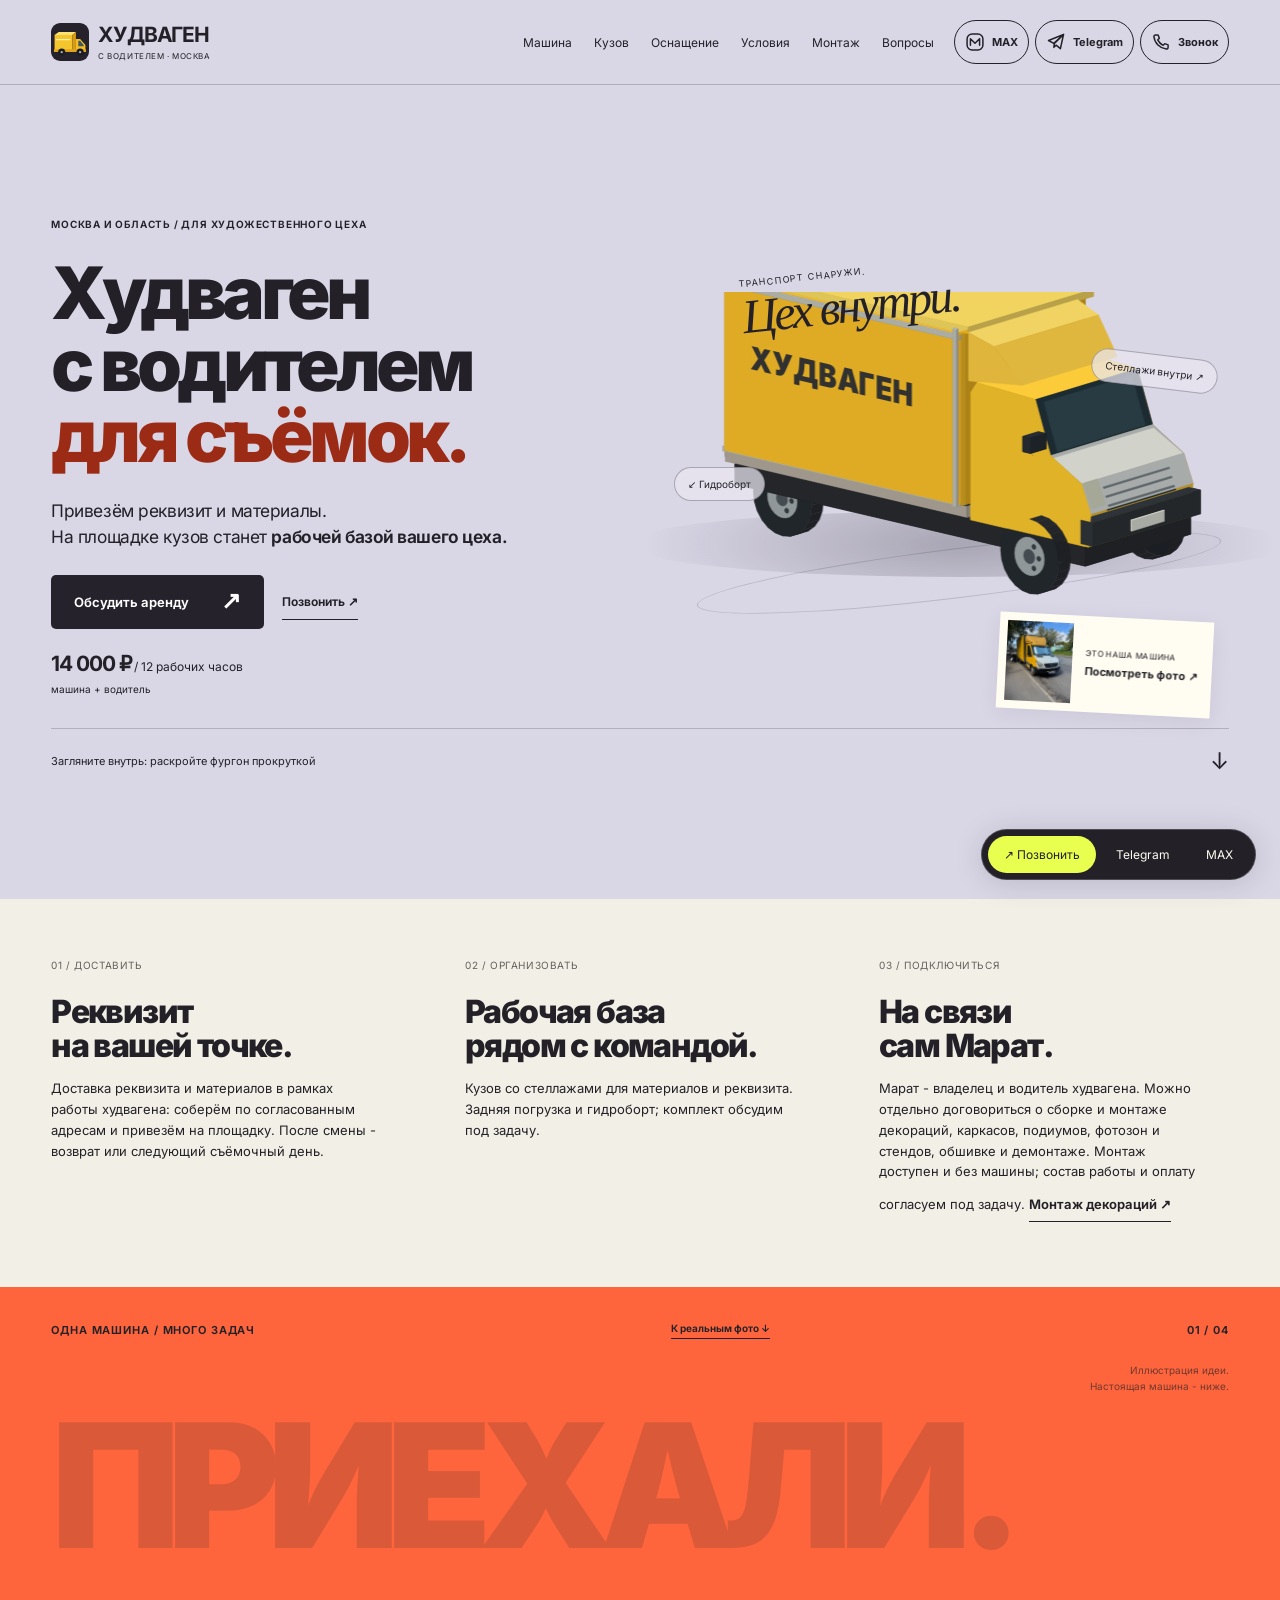
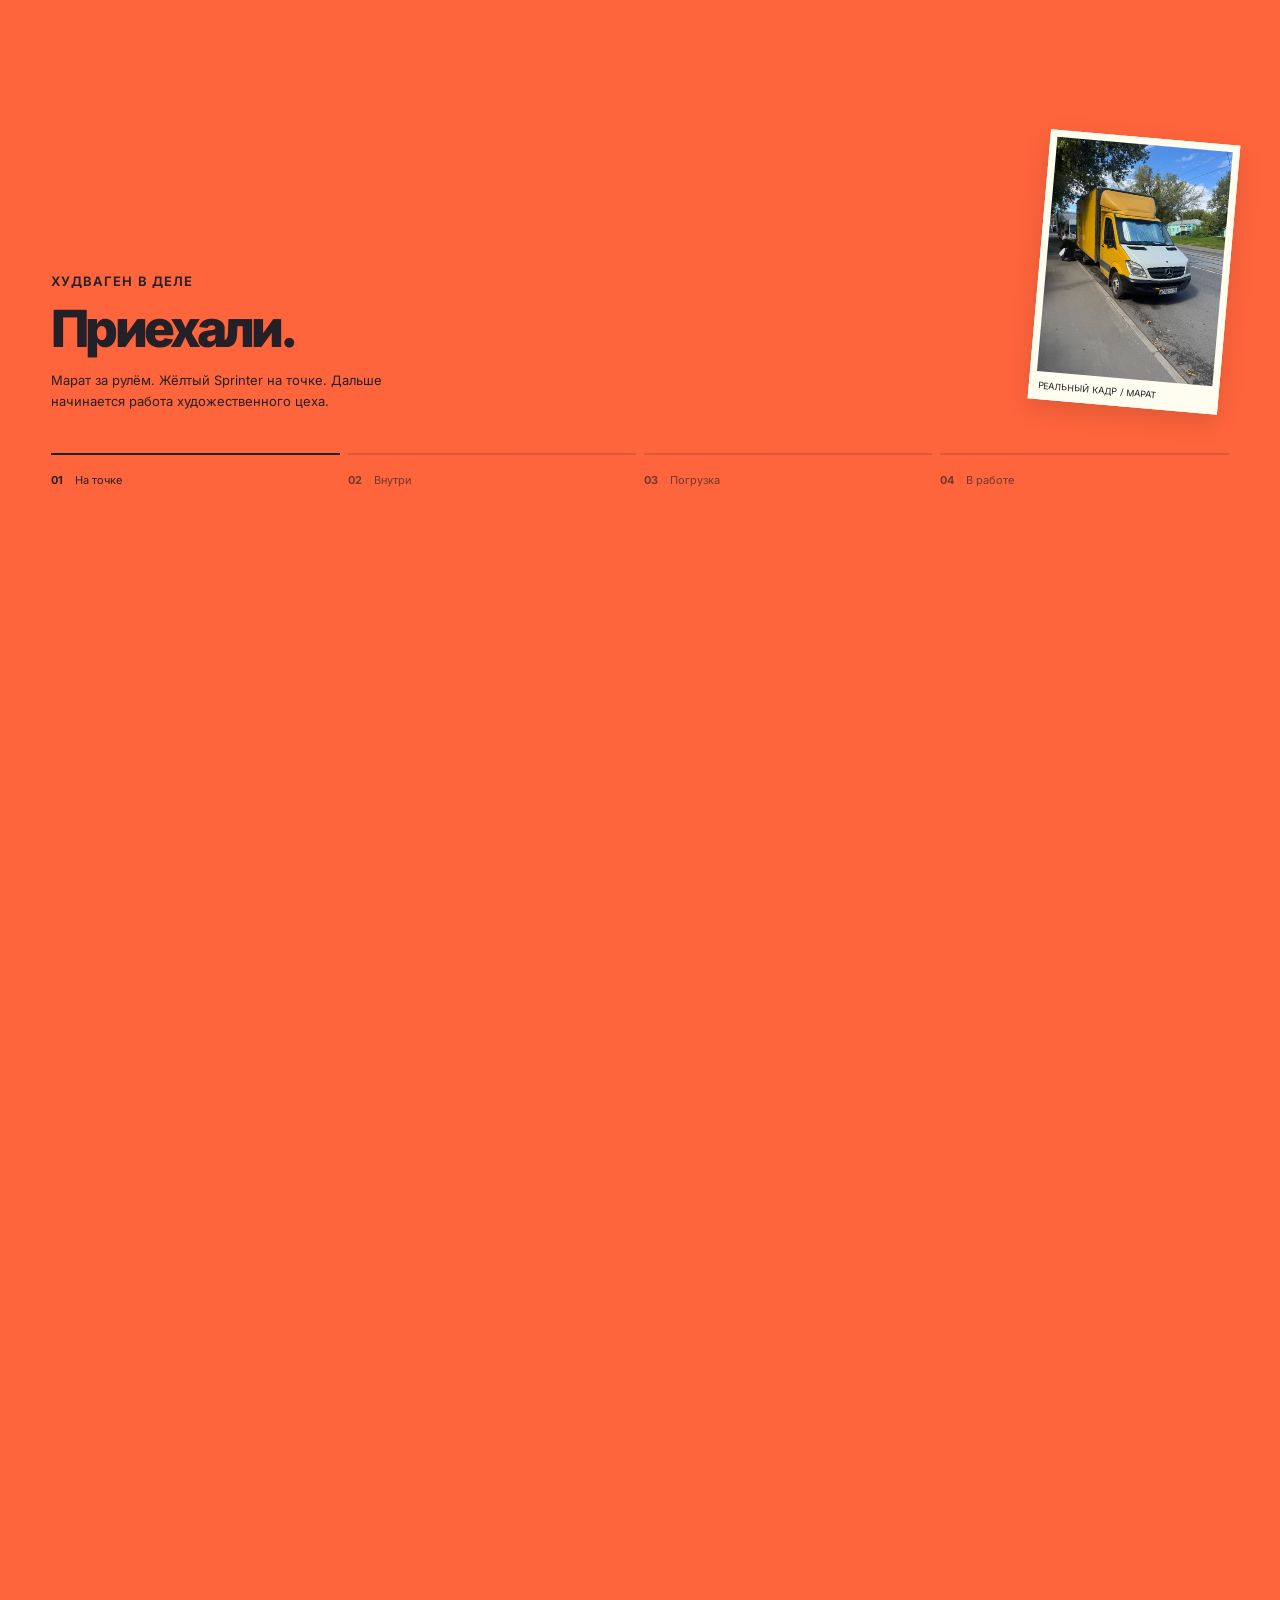
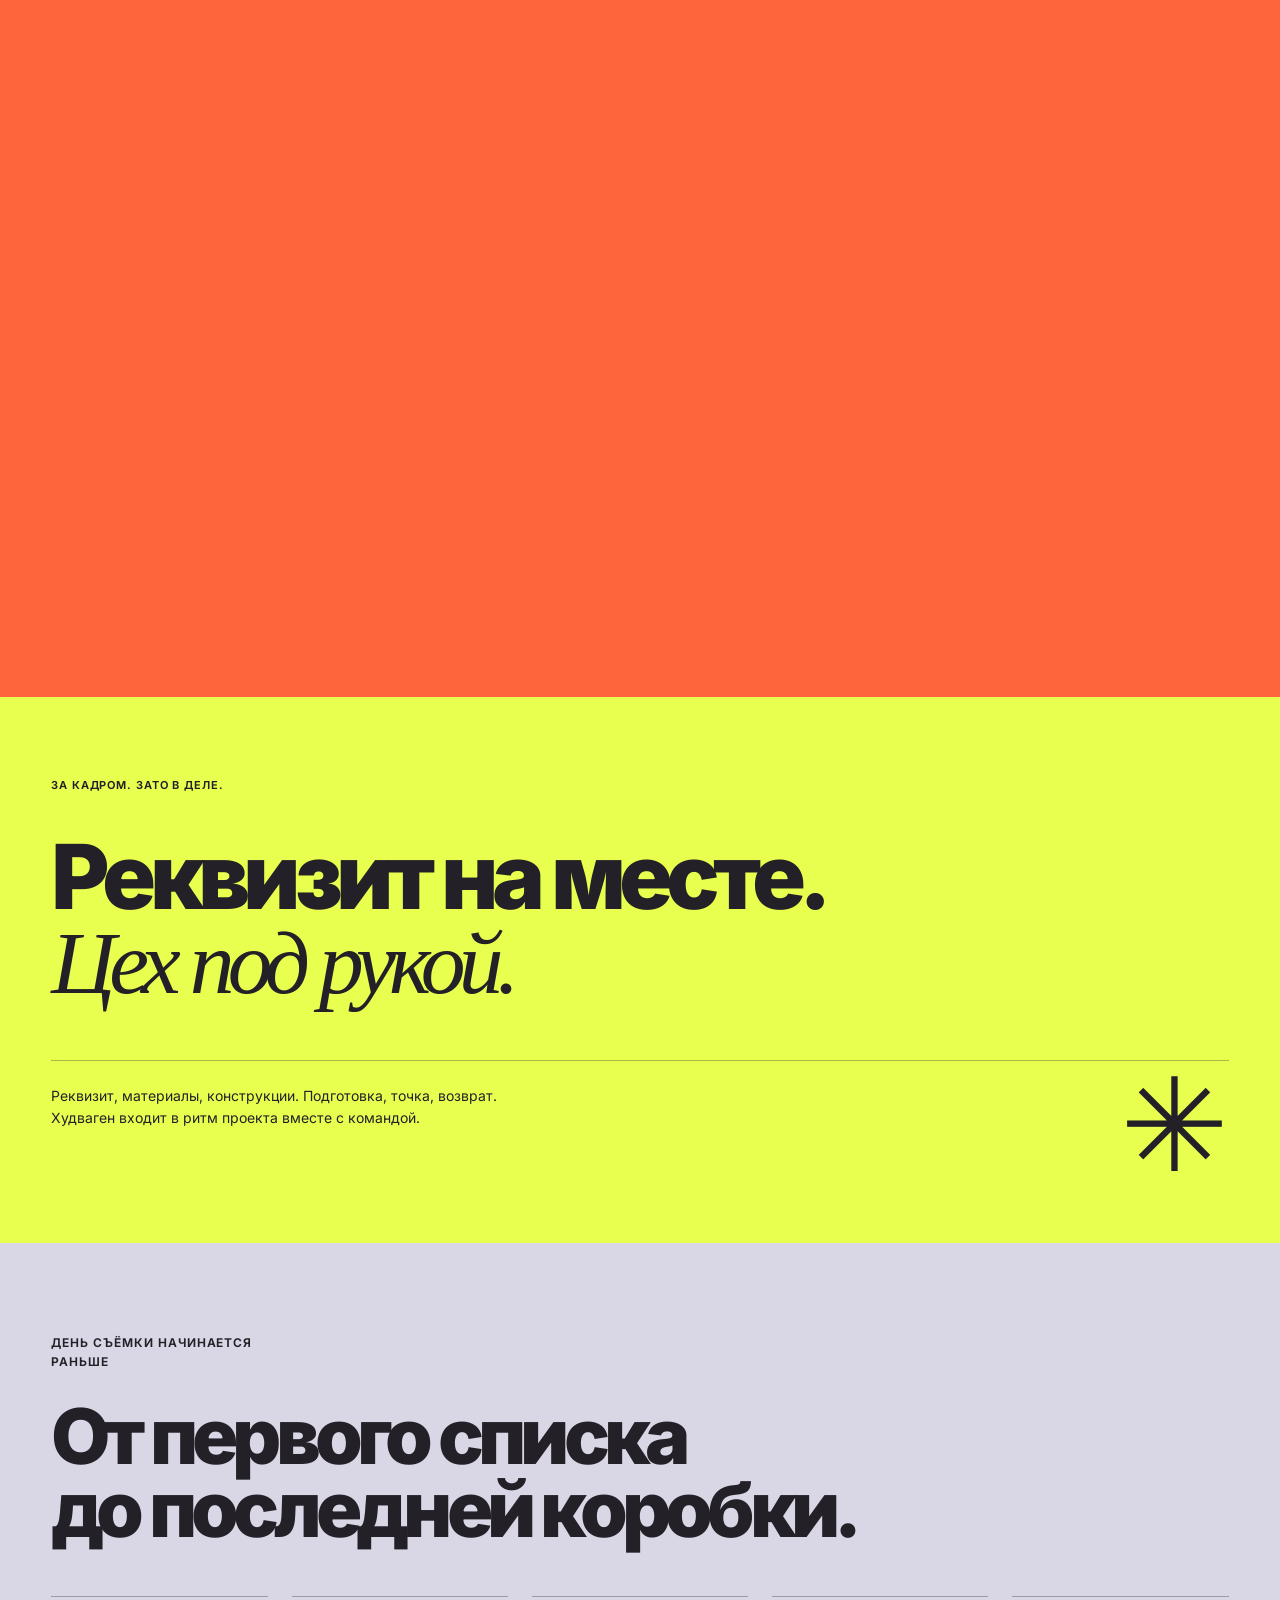
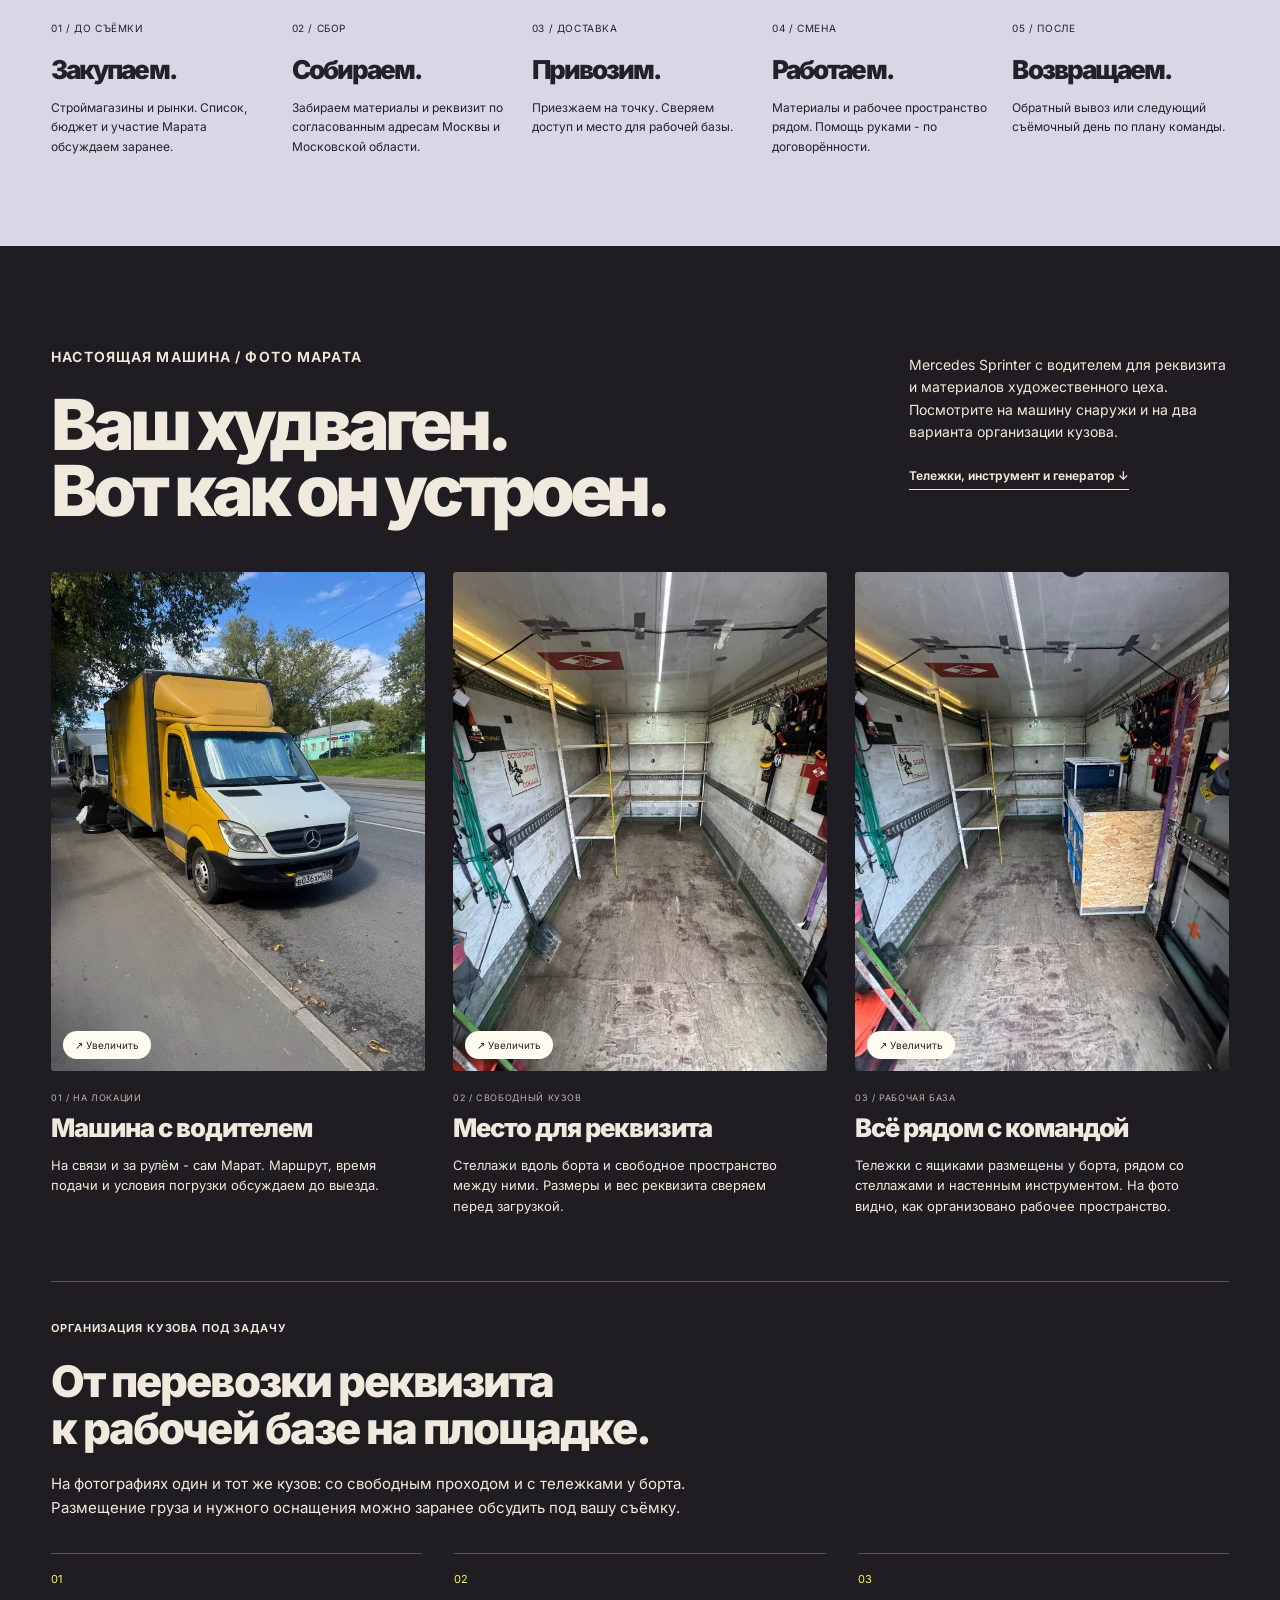
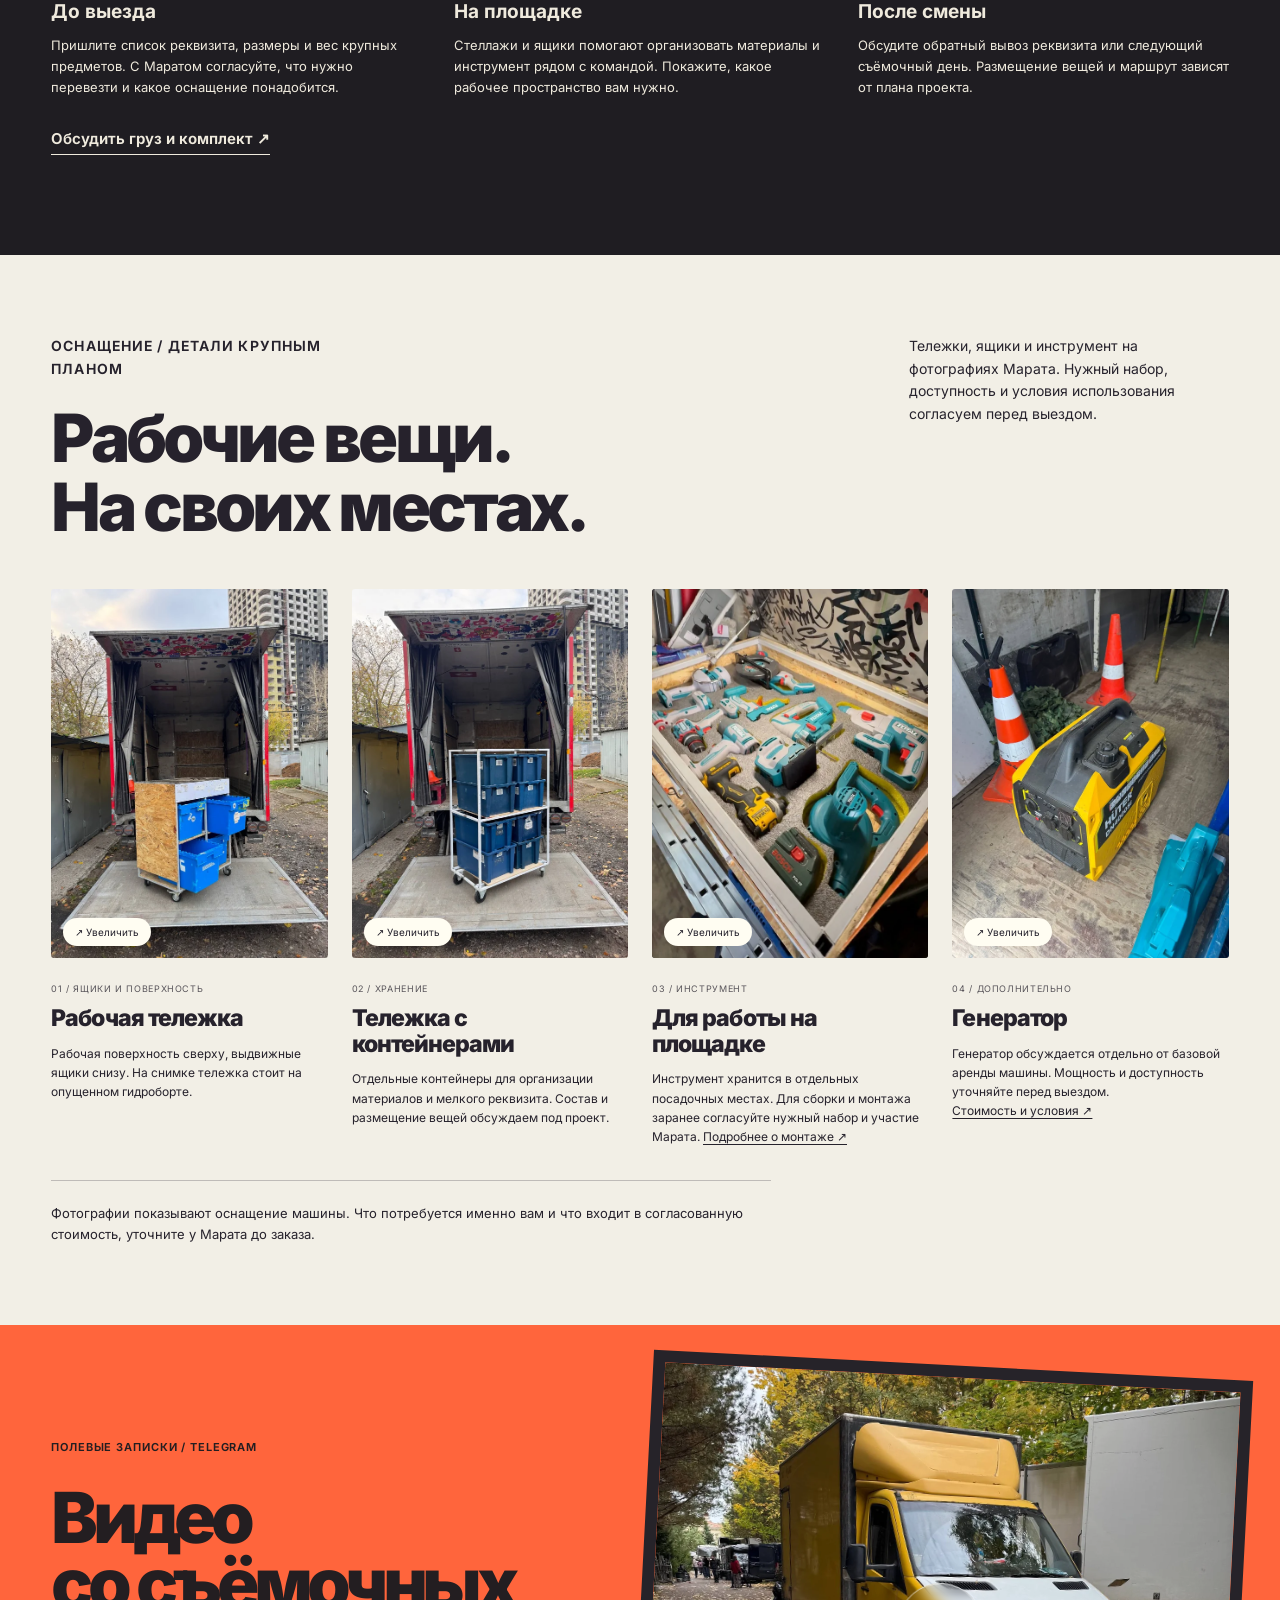
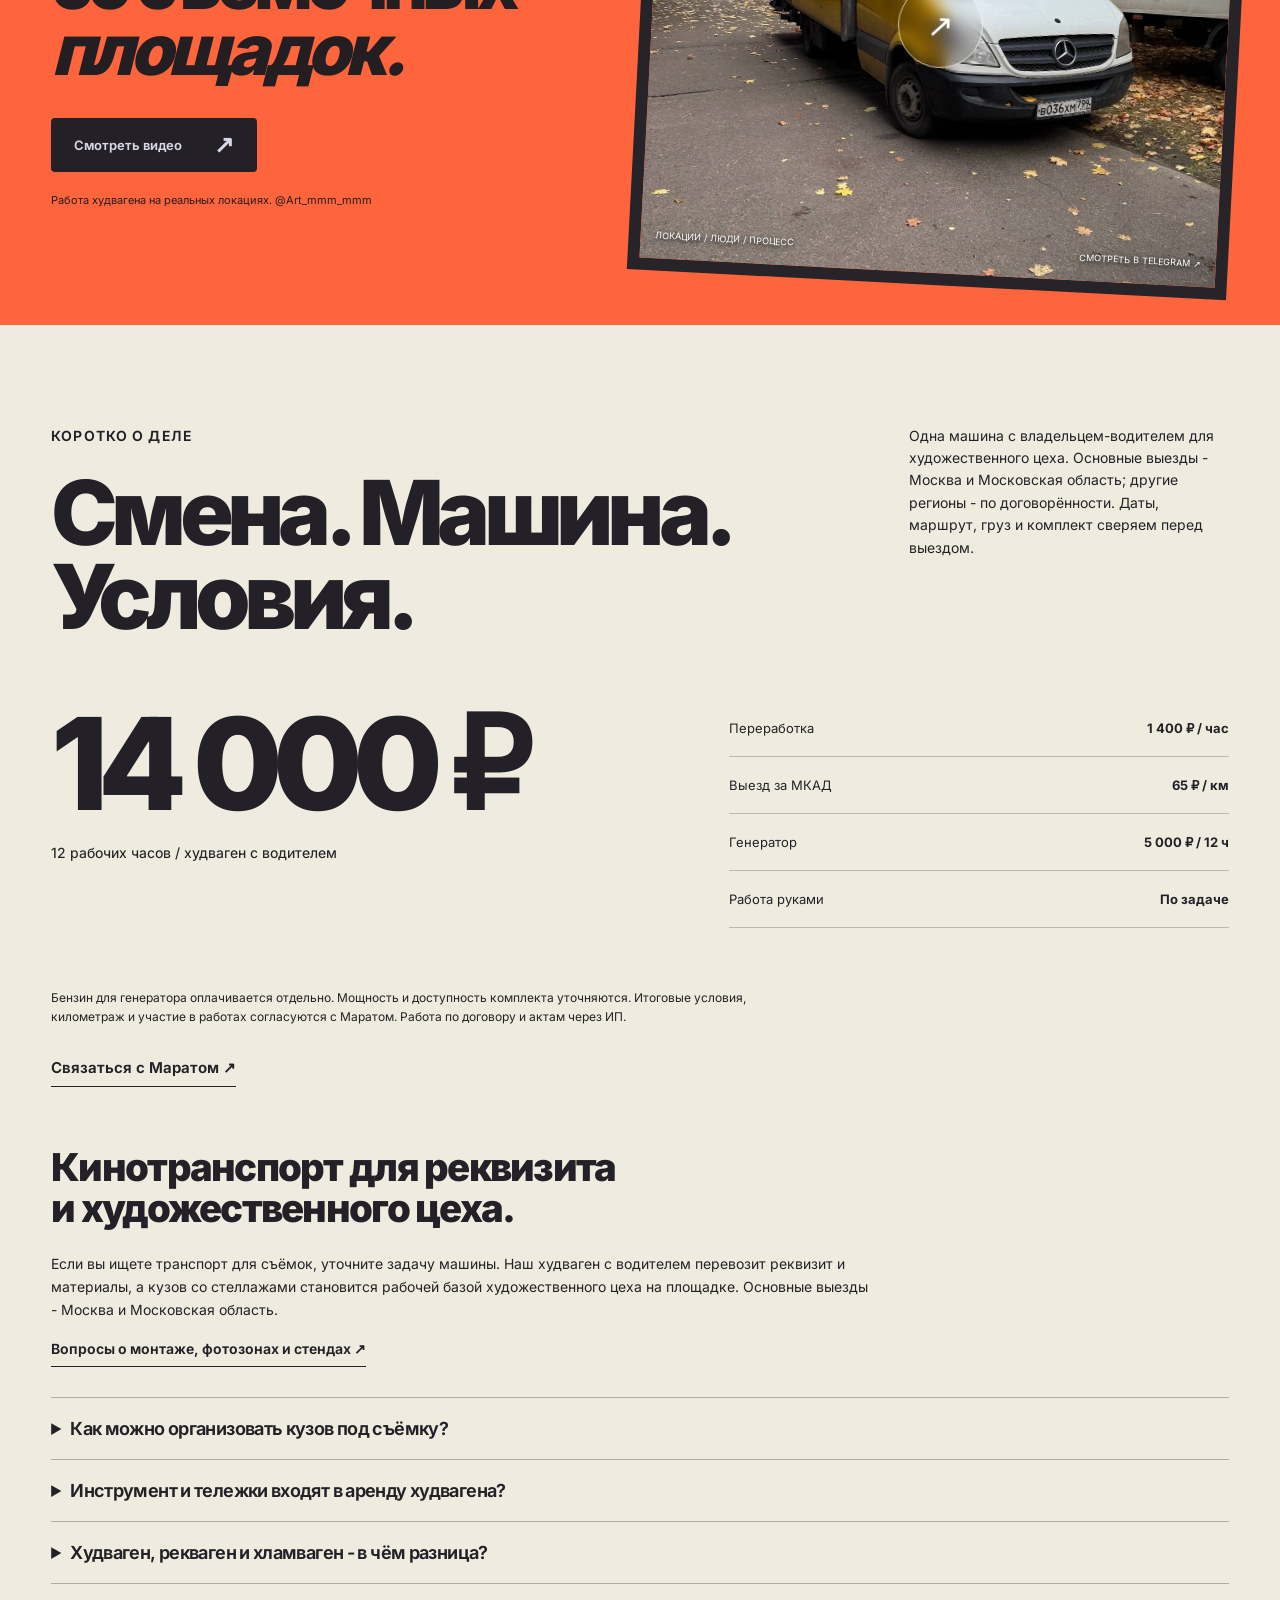
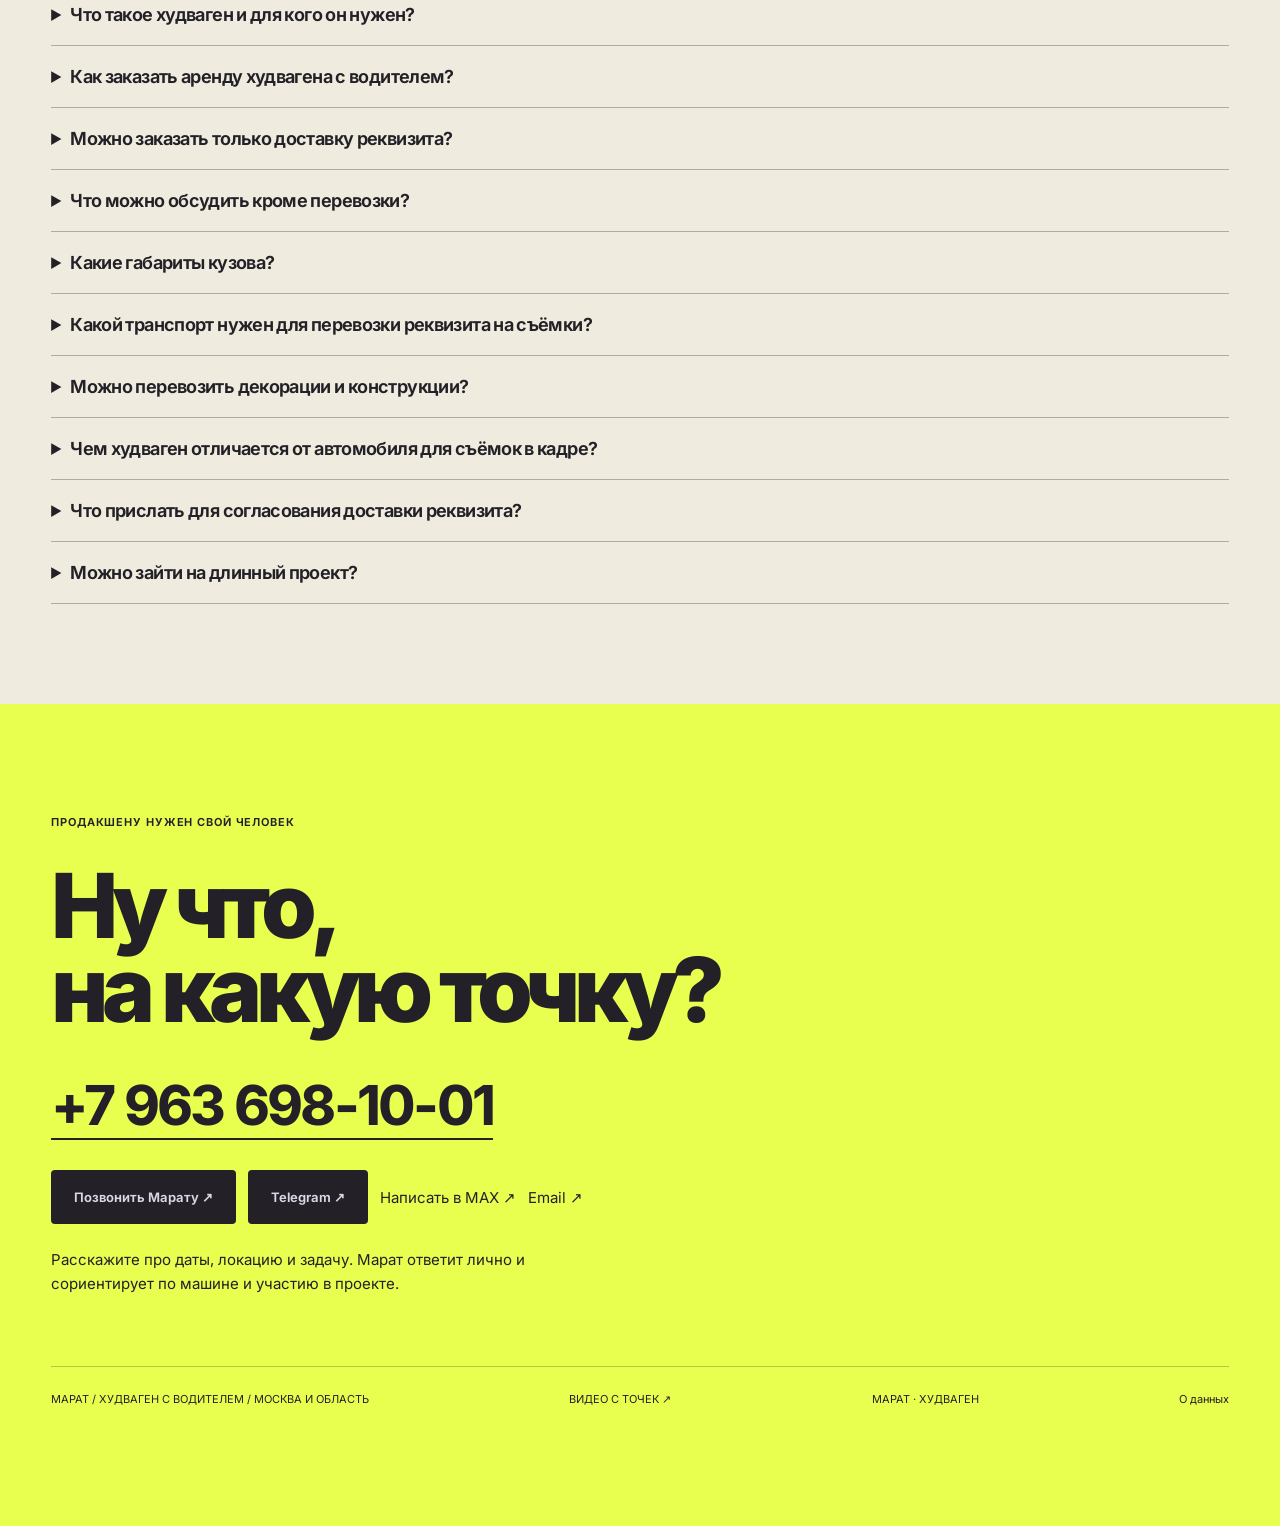
==== commit c9a926c4: "Align section anchors and bound photo layouts on wide screens" ====
--- a/index.html
+++ b/index.html
@@ -1,4 +1,4 @@
-<!doctype html><html lang="ru"><head><meta charset="utf-8"><meta name="viewport" content="width=device-width, initial-scale=1"><meta name="theme-color" content="#d9d6e6"><meta name="robots" content="index, follow"><title>Худваген с водителем для съёмок в Москве и области</title><meta name="description" content="Худваген с водителем для съёмок в Москве и Московской области. Доставка реквизита и рабочая база цеха на площадке. 14 000 ₽ за 12 часов. Другие регионы - по договорённости."><link rel="icon" href="site-final/assets/mark.svg?v=truck1" type="image/svg+xml"><link rel="stylesheet" href="concepts/shared/experience.css"><link rel="stylesheet" href="site-final/site.css?v=nav20261013"><script>document.documentElement.classList.add('js');</script><link rel="preload" href="/assets/fonts/inter-cyrillic.woff2" as="font" type="font/woff2" crossorigin><link rel="preload" href="/assets/fonts/inter-latin.woff2" as="font" type="font/woff2" crossorigin><meta name="google-site-verification" content="45elNNG8BrgIkGtdTU1rNOU9ofnVS_W5yNoBzaA8YkQ"><meta name="msvalidate.01" content="0E4416C4B03A6BF2098DD58C9A2425C0"><link rel="canonical" href="https://www.hudwagen.ru/"><meta property="og:type" content="website"><meta property="og:locale" content="ru_RU"><meta property="og:title" content="Худваген с водителем для съёмок в Москве и области"><meta property="og:description" content="Худваген с водителем для съёмок в Москве и Московской области. Доставка реквизита и рабочая база цеха на площадке. 14 000 ₽ за 12 часов. Другие регионы - по договорённости."><meta property="og:url" content="https://www.hudwagen.ru/"><meta property="og:image" content="https://www.hudwagen.ru/site-final/assets/van-city-1280.webp"><script type="application/ld+json">{"@context":"https://schema.org","@type":"Service","@id":"https://www.hudwagen.ru/#service","name":"Худваген с водителем для съёмок","serviceType":"Худваген с водителем для художественного цеха","description":"Худваген с водителем, доставка реквизита и материалов и рабочая база на съёмочной площадке. Москва и Московская область; другие регионы по договорённости.","url":"https://www.hudwagen.ru/","provider":{"@type":"Person","name":"Марат","telephone":"+79636981001"},"areaServed":[{"@type":"City","name":"Москва"},{"@type":"AdministrativeArea","name":"Московская область"}]}</script></head><body class="experience-c is-final"><a class="skip" href="#main">К содержанию</a><header class="topbar site-topbar"><a class="brand" href="#main"><img class="brand-truck" src="site-final/assets/mark.svg" alt="" width="38" height="38"><span><b>ХУДВАГЕН</b><small>С ВОДИТЕЛЕМ · МОСКВА</small></span></a><nav class="top-links" aria-label="Разделы сайта"><a class="nav-section" href="#real">Машина</a><a class="nav-section" href="#configuration">Кузов</a><a class="nav-section" href="#equipment">Оснащение</a><a class="nav-section" href="#terms">Условия</a><a class="nav-section" href="/montazh-dekoracij/">Монтаж</a><a class="nav-section" href="#questions">Вопросы</a></nav><div class="header-contacts" role="group" aria-label="Связаться с Маратом"><a class="header-contact" href="https://max.ru/u/f9LHodD0cOJyWwkVK0IOzBzi9cnYJhqR4KUHkZVEpKO9ZInxwAOQDD3dlvk" target="_blank" rel="noopener noreferrer" aria-label="Написать Марату в MAX"><svg viewBox="0 0 24 24" fill="none" stroke="currentColor" stroke-width="1.8" stroke-linecap="round" stroke-linejoin="round" aria-hidden="true"><rect x="2.5" y="2.5" width="19" height="19" rx="6"/><path d="M6.5 16V8l5.5 5.5L17.5 8v8"/></svg><span class="contact-word">MAX</span></a><a class="header-contact" href="https://t.me/+79636981001" target="_blank" rel="noopener noreferrer" aria-label="Написать Марату в Telegram"><svg viewBox="0 0 24 24" fill="none" stroke="currentColor" stroke-width="1.8" stroke-linecap="round" stroke-linejoin="round" aria-hidden="true"><path d="m21 3-3.7 17-5.2-4.2-2.7 2.6.6-4.7L21 3Z"/><path d="M21 3 3 10.2l6.4 3.5L21 3Z"/></svg><span class="contact-word">Telegram</span></a><a class="header-contact" href="tel:+79636981001" aria-label="Позвонить Марату: +7 963 698-10-01"><svg viewBox="0 0 24 24" fill="none" stroke="currentColor" stroke-width="1.8" stroke-linecap="round" stroke-linejoin="round" aria-hidden="true"><path d="M5.5 3.5h3l1.5 4-2 2a15 15 0 0 0 6.5 6.5l2-2 4 1.5v3a2 2 0 0 1-2.2 2A17 17 0 0 1 3.5 5.7 2 2 0 0 1 5.5 3.5Z"/></svg><span class="contact-word">Звонок</span></a></div></header><main id="main"><section class="service-hero" aria-labelledby="service-title">
+<!doctype html><html lang="ru"><head><meta charset="utf-8"><meta name="viewport" content="width=device-width, initial-scale=1"><meta name="theme-color" content="#d9d6e6"><meta name="robots" content="index, follow"><title>Худваген с водителем для съёмок в Москве и области</title><meta name="description" content="Худваген с водителем для съёмок в Москве и Московской области. Доставка реквизита и рабочая база цеха на площадке. 14 000 ₽ за 12 часов. Другие регионы - по договорённости."><link rel="icon" href="site-final/assets/mark.svg?v=truck1" type="image/svg+xml"><link rel="stylesheet" href="concepts/shared/experience.css"><link rel="stylesheet" href="site-final/site.css?v=anchors20261013"><script>document.documentElement.classList.add('js');</script><link rel="preload" href="/assets/fonts/inter-cyrillic.woff2" as="font" type="font/woff2" crossorigin><link rel="preload" href="/assets/fonts/inter-latin.woff2" as="font" type="font/woff2" crossorigin><meta name="google-site-verification" content="45elNNG8BrgIkGtdTU1rNOU9ofnVS_W5yNoBzaA8YkQ"><meta name="msvalidate.01" content="0E4416C4B03A6BF2098DD58C9A2425C0"><link rel="canonical" href="https://www.hudwagen.ru/"><meta property="og:type" content="website"><meta property="og:locale" content="ru_RU"><meta property="og:title" content="Худваген с водителем для съёмок в Москве и области"><meta property="og:description" content="Худваген с водителем для съёмок в Москве и Московской области. Доставка реквизита и рабочая база цеха на площадке. 14 000 ₽ за 12 часов. Другие регионы - по договорённости."><meta property="og:url" content="https://www.hudwagen.ru/"><meta property="og:image" content="https://www.hudwagen.ru/site-final/assets/van-city-1280.webp"><script type="application/ld+json">{"@context":"https://schema.org","@type":"Service","@id":"https://www.hudwagen.ru/#service","name":"Худваген с водителем для съёмок","serviceType":"Худваген с водителем для художественного цеха","description":"Худваген с водителем, доставка реквизита и материалов и рабочая база на съёмочной площадке. Москва и Московская область; другие регионы по договорённости.","url":"https://www.hudwagen.ru/","provider":{"@type":"Person","name":"Марат","telephone":"+79636981001"},"areaServed":[{"@type":"City","name":"Москва"},{"@type":"AdministrativeArea","name":"Московская область"}]}</script></head><body class="experience-c is-final"><a class="skip" href="#main">К содержанию</a><header class="topbar site-topbar"><a class="brand" href="#main"><img class="brand-truck" src="site-final/assets/mark.svg" alt="" width="38" height="38"><span><b>ХУДВАГЕН</b><small>С ВОДИТЕЛЕМ · МОСКВА</small></span></a><nav class="top-links" aria-label="Разделы сайта"><a class="nav-section" href="#real">Машина</a><a class="nav-section" href="#configuration">Кузов</a><a class="nav-section" href="#equipment">Оснащение</a><a class="nav-section" href="#terms">Условия</a><a class="nav-section" href="/montazh-dekoracij/">Монтаж</a><a class="nav-section" href="#questions">Вопросы</a></nav><div class="header-contacts" role="group" aria-label="Связаться с Маратом"><a class="header-contact" href="https://max.ru/u/f9LHodD0cOJyWwkVK0IOzBzi9cnYJhqR4KUHkZVEpKO9ZInxwAOQDD3dlvk" target="_blank" rel="noopener noreferrer" aria-label="Написать Марату в MAX"><svg viewBox="0 0 24 24" fill="none" stroke="currentColor" stroke-width="1.8" stroke-linecap="round" stroke-linejoin="round" aria-hidden="true"><rect x="2.5" y="2.5" width="19" height="19" rx="6"/><path d="M6.5 16V8l5.5 5.5L17.5 8v8"/></svg><span class="contact-word">MAX</span></a><a class="header-contact" href="https://t.me/+79636981001" target="_blank" rel="noopener noreferrer" aria-label="Написать Марату в Telegram"><svg viewBox="0 0 24 24" fill="none" stroke="currentColor" stroke-width="1.8" stroke-linecap="round" stroke-linejoin="round" aria-hidden="true"><path d="m21 3-3.7 17-5.2-4.2-2.7 2.6.6-4.7L21 3Z"/><path d="M21 3 3 10.2l6.4 3.5L21 3Z"/></svg><span class="contact-word">Telegram</span></a><a class="header-contact" href="tel:+79636981001" aria-label="Позвонить Марату: +7 963 698-10-01"><svg viewBox="0 0 24 24" fill="none" stroke="currentColor" stroke-width="1.8" stroke-linecap="round" stroke-linejoin="round" aria-hidden="true"><path d="M5.5 3.5h3l1.5 4-2 2a15 15 0 0 0 6.5 6.5l2-2 4 1.5v3a2 2 0 0 1-2.2 2A17 17 0 0 1 3.5 5.7 2 2 0 0 1 5.5 3.5Z"/></svg><span class="contact-word">Звонок</span></a></div></header><main id="main"><section class="service-hero" aria-labelledby="service-title">
 <div class="service-copy"><p class="eyebrow">МОСКВА И ОБЛАСТЬ / ДЛЯ ХУДОЖЕСТВЕННОГО ЦЕХА</p>
 <h1 id="service-title">Худваген<br>с водителем<br><span>для съёмок.</span></h1>
 <p class="service-lead">Привезём реквизит и материалы.<br>На площадке кузов станет <strong>рабочей базой вашего цеха.</strong></p>
--- a/site-final/site.css
+++ b/site-final/site.css
@@ -1,4 +1,8 @@
 /* Chosen C: service first, transformation second. */
+/* The header scrolls away; anchor targets need no fixed-header offset. */
+html{scroll-padding-top:0}
+#main,#transformation,#real,#configuration,#equipment,#terms,#contact{scroll-margin-top:0}
+#questions,#equipment-included,#layout-question{scroll-margin-top:24px}
 .is-final .service-hero{display:grid;grid-template-columns:1.08fr 1fr;gap:0 24px;padding:48px var(--pad) 28px;min-height:calc(100svh - 86px);position:relative;overflow:hidden;align-content:center}
 .service-copy{position:relative;z-index:3;align-self:center;padding-bottom:32px}
 .service-copy>.eyebrow{font-size:10px;letter-spacing:.08em;margin-bottom:25px}
@@ -60,7 +64,7 @@
 .faq-intro{margin-top:60px;max-width:820px}.faq-intro h2{font-size:clamp(25px,3vw,40px);line-height:1.08;letter-spacing:-.045em;margin-bottom:22px}.faq-intro p{font-size:14px;line-height:1.65;margin-bottom:16px}.faq-intro+.faq{margin-top:30px}.faq p a{text-decoration:underline;text-underline-offset:3px}.service-benefits p .text-link{display:inline-block;margin-top:12px}
 
 /* Owner photos: useful captions and stable anchors alongside the animated story. */
-#real,#configuration,#equipment,#equipment-included,#layout-question{scroll-margin-top:28px}
+.is-final .real-photos,.is-final .equipment-section{padding-inline:max(var(--pad),calc((100% - 1440px)/2))}
 .is-final .real-photos h2{margin-top:24px}
 .photo-intro{max-width:340px;padding-top:8px}.photo-intro p{margin-bottom:22px}.photo-intro .text-link{font-size:12px}
 .is-final .van-gallery{grid-template-columns:repeat(3,minmax(0,1fr));gap:28px}
@@ -73,7 +77,7 @@
 .photo-number{font-size:9px;letter-spacing:.07em;opacity:.75}
 .photo-card h3{font-size:clamp(21px,2vw,29px);line-height:1.12;letter-spacing:-.04em;margin:10px 0 12px}
 .photo-card figcaption p{font-size:13px;line-height:1.6;max-width:43ch}
-.photo-card figcaption a{text-decoration:underline;text-underline-offset:3px}
+.photo-card figcaption a{display:inline-block;text-decoration:underline;text-underline-offset:3px}
 .configuration{margin-top:64px;border-top:1px solid #efeadd45;padding-top:38px}
 .configuration h3{font-size:clamp(30px,3.4vw,49px);line-height:1.08;letter-spacing:-.045em;margin:20px 0}
 .configuration-lead{max-width:74ch;font-size:15px;line-height:1.65}
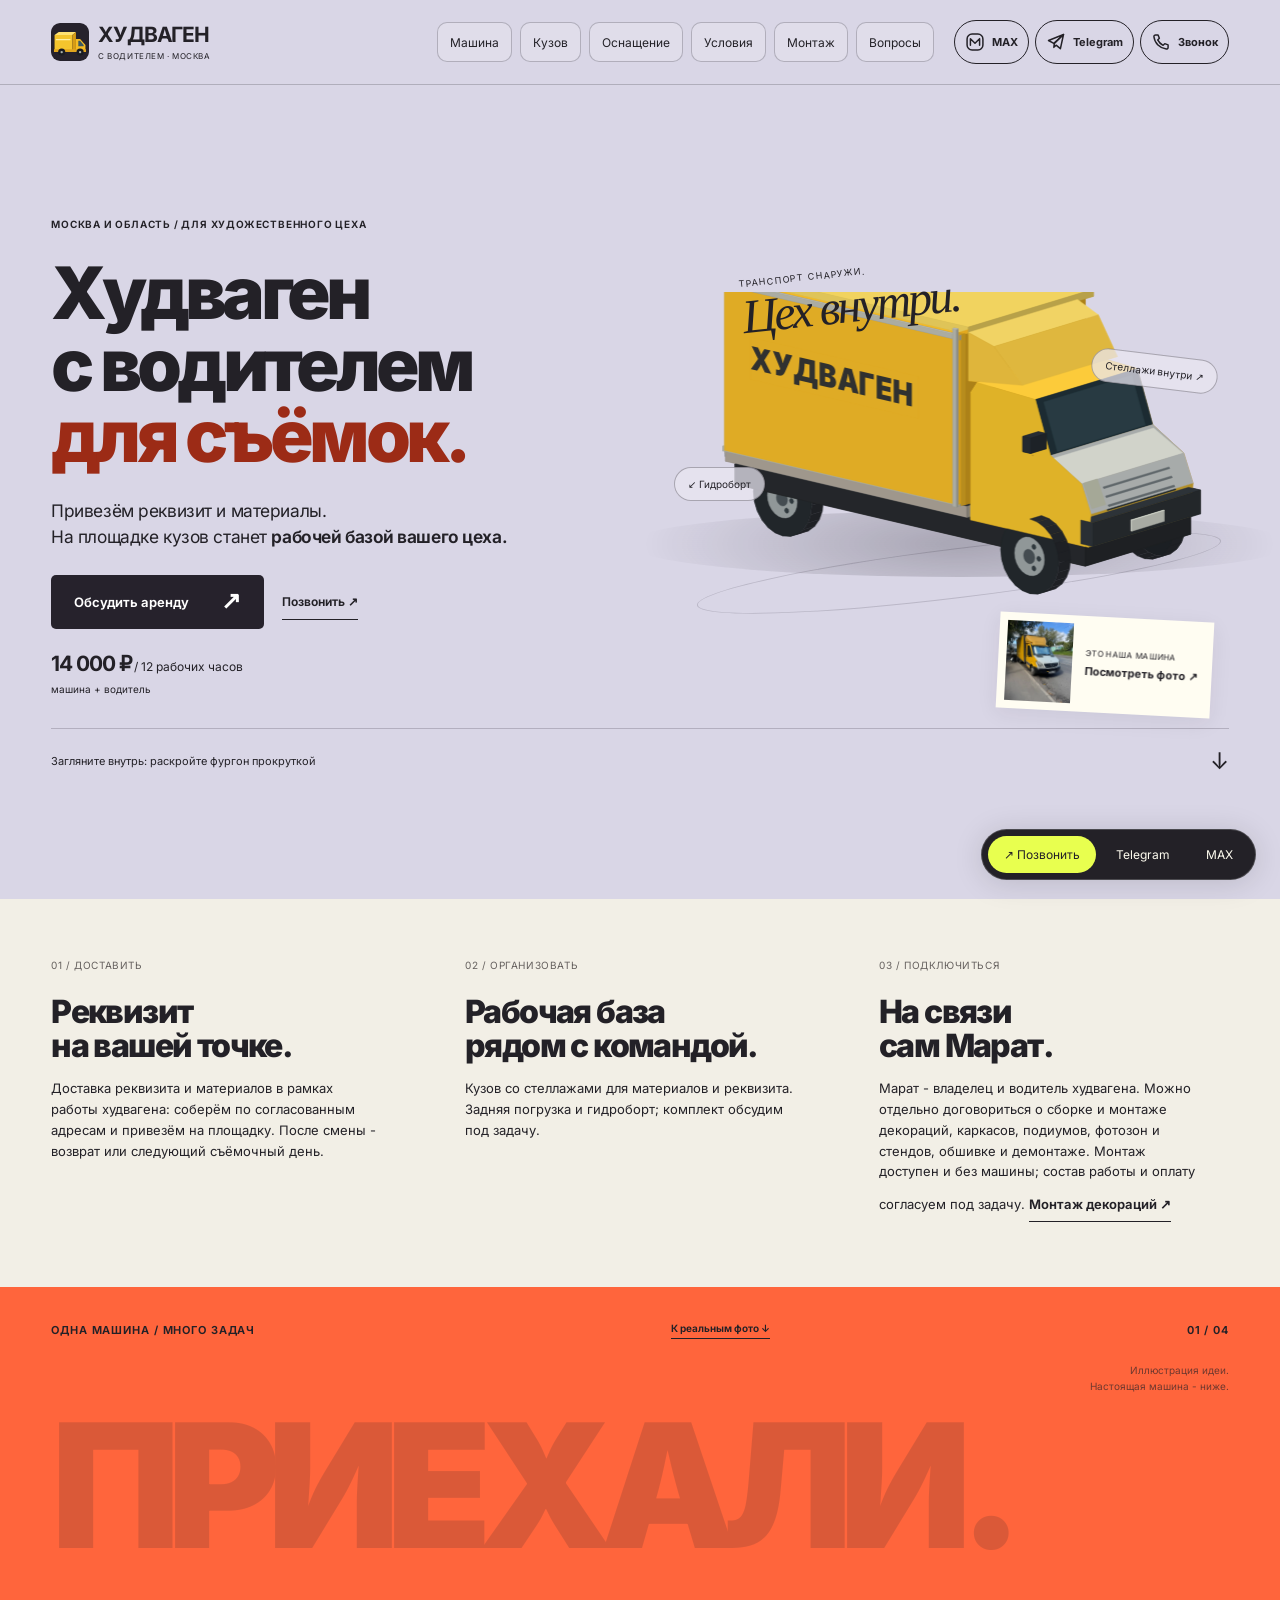
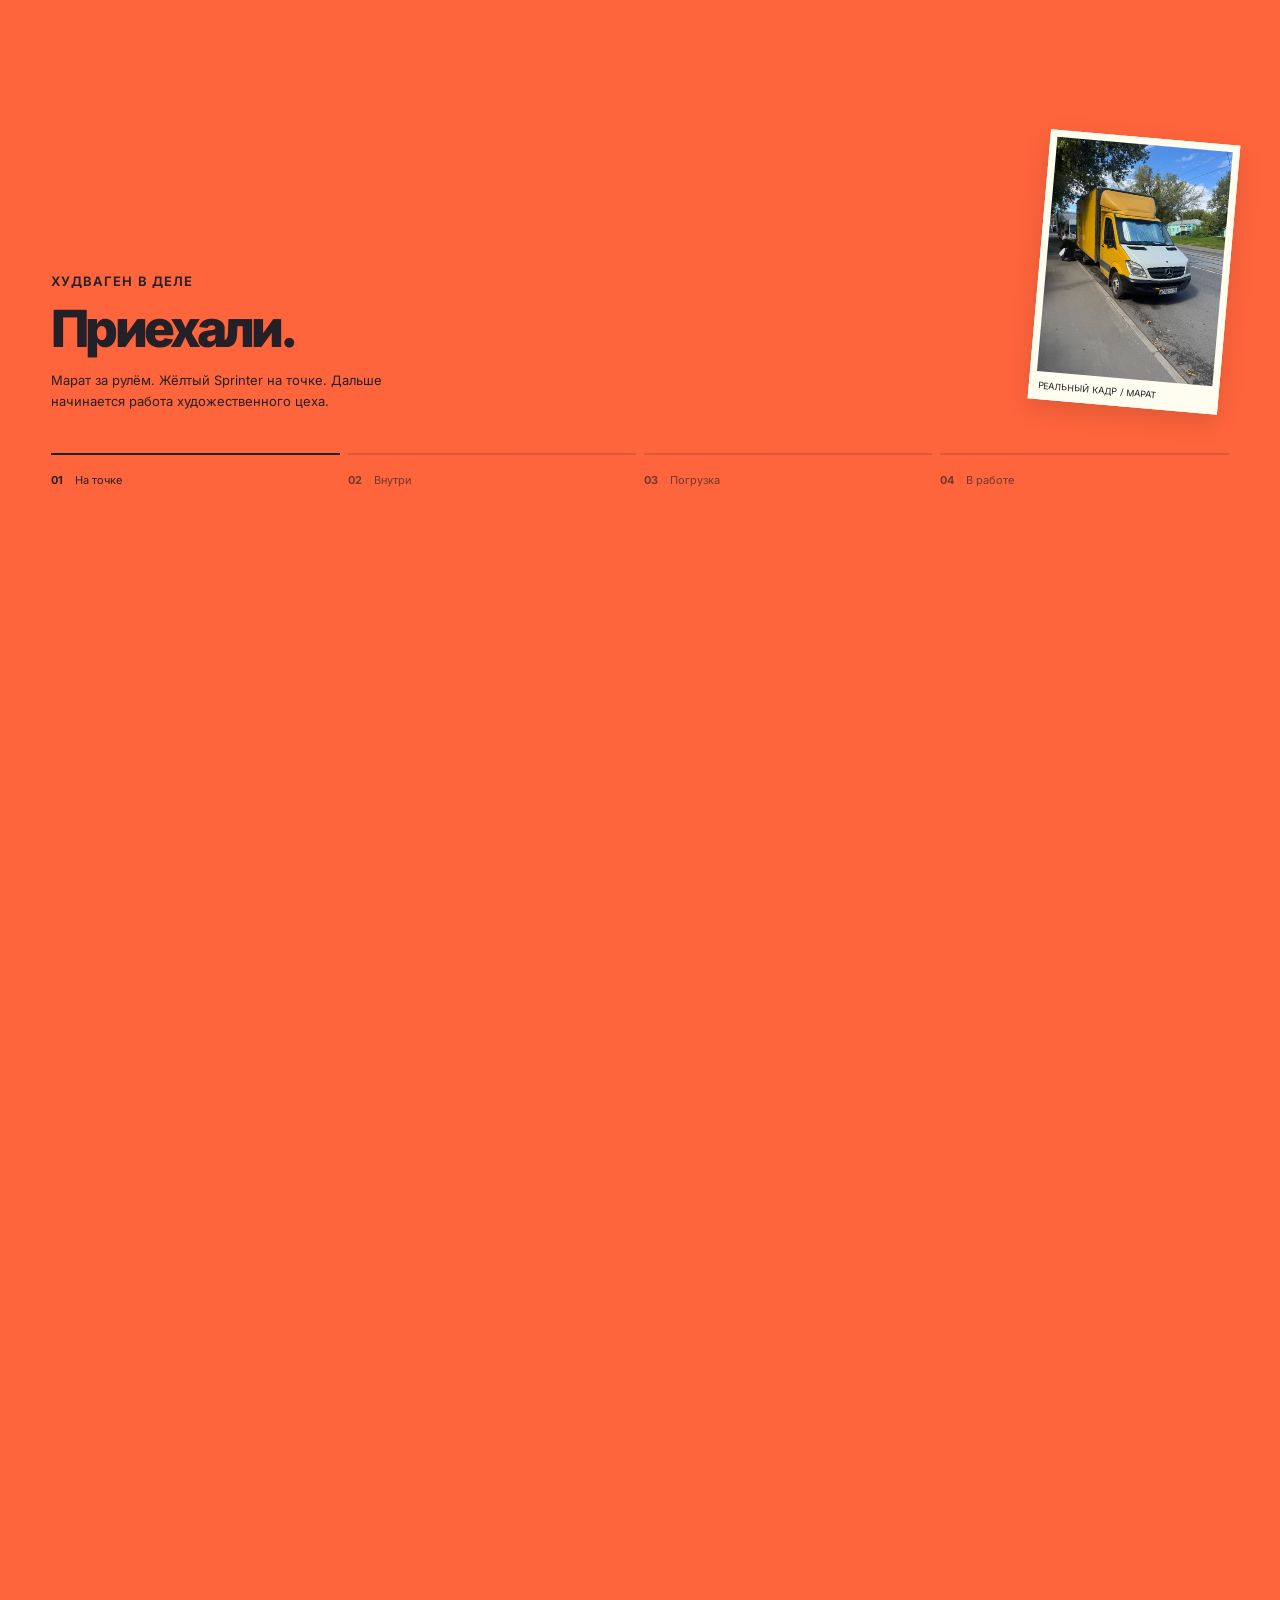
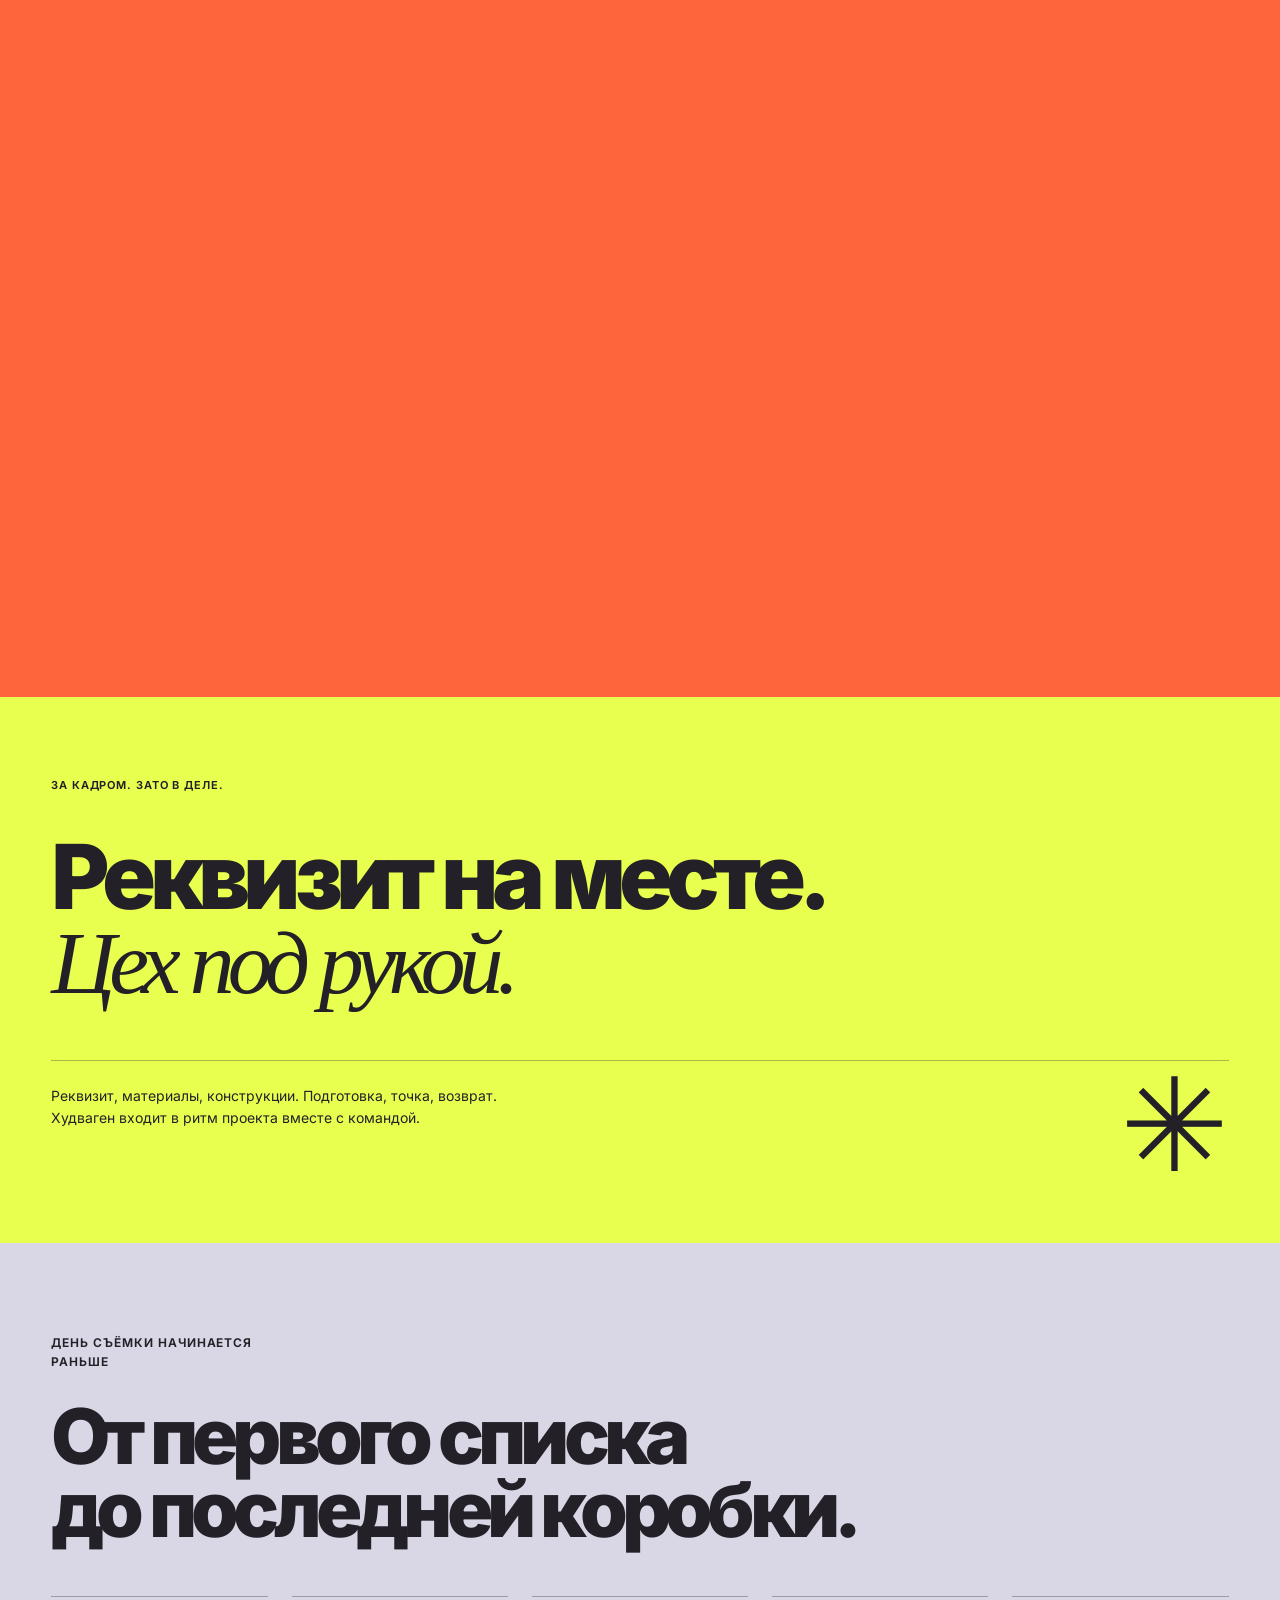
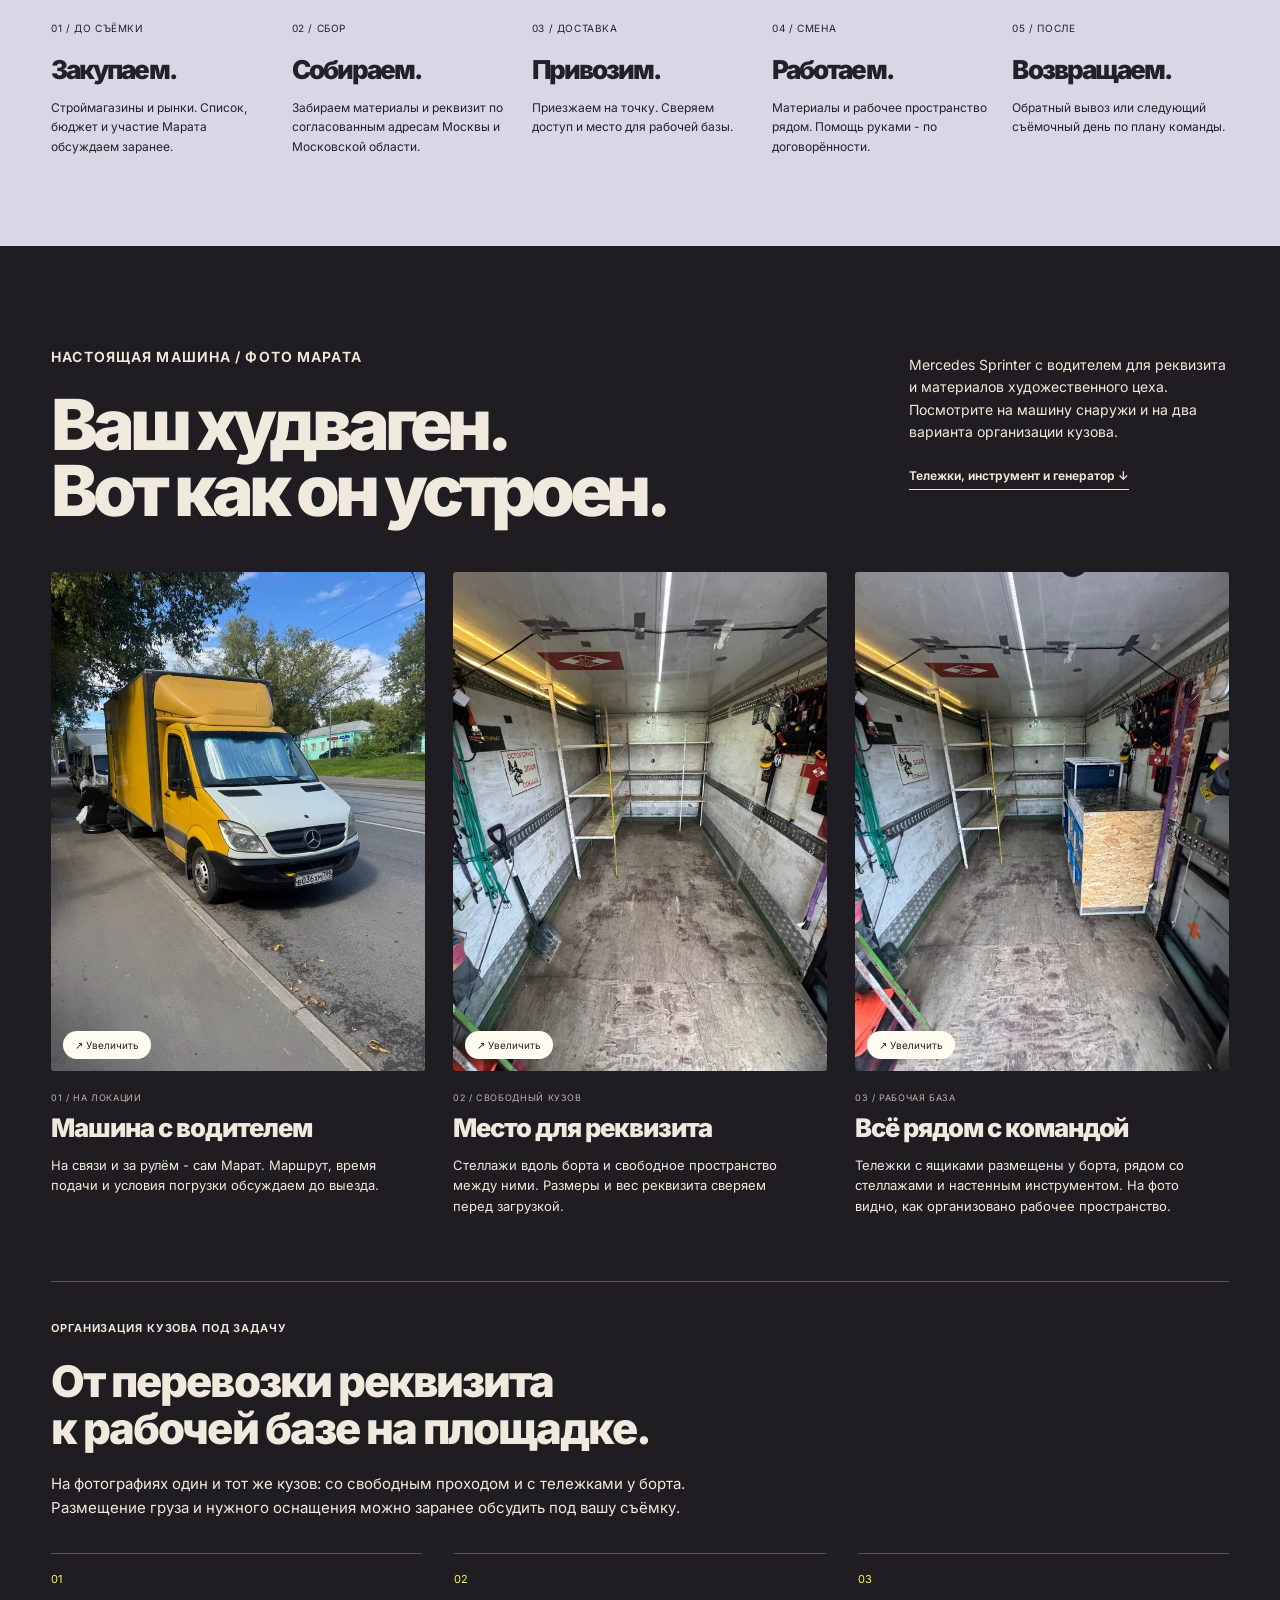
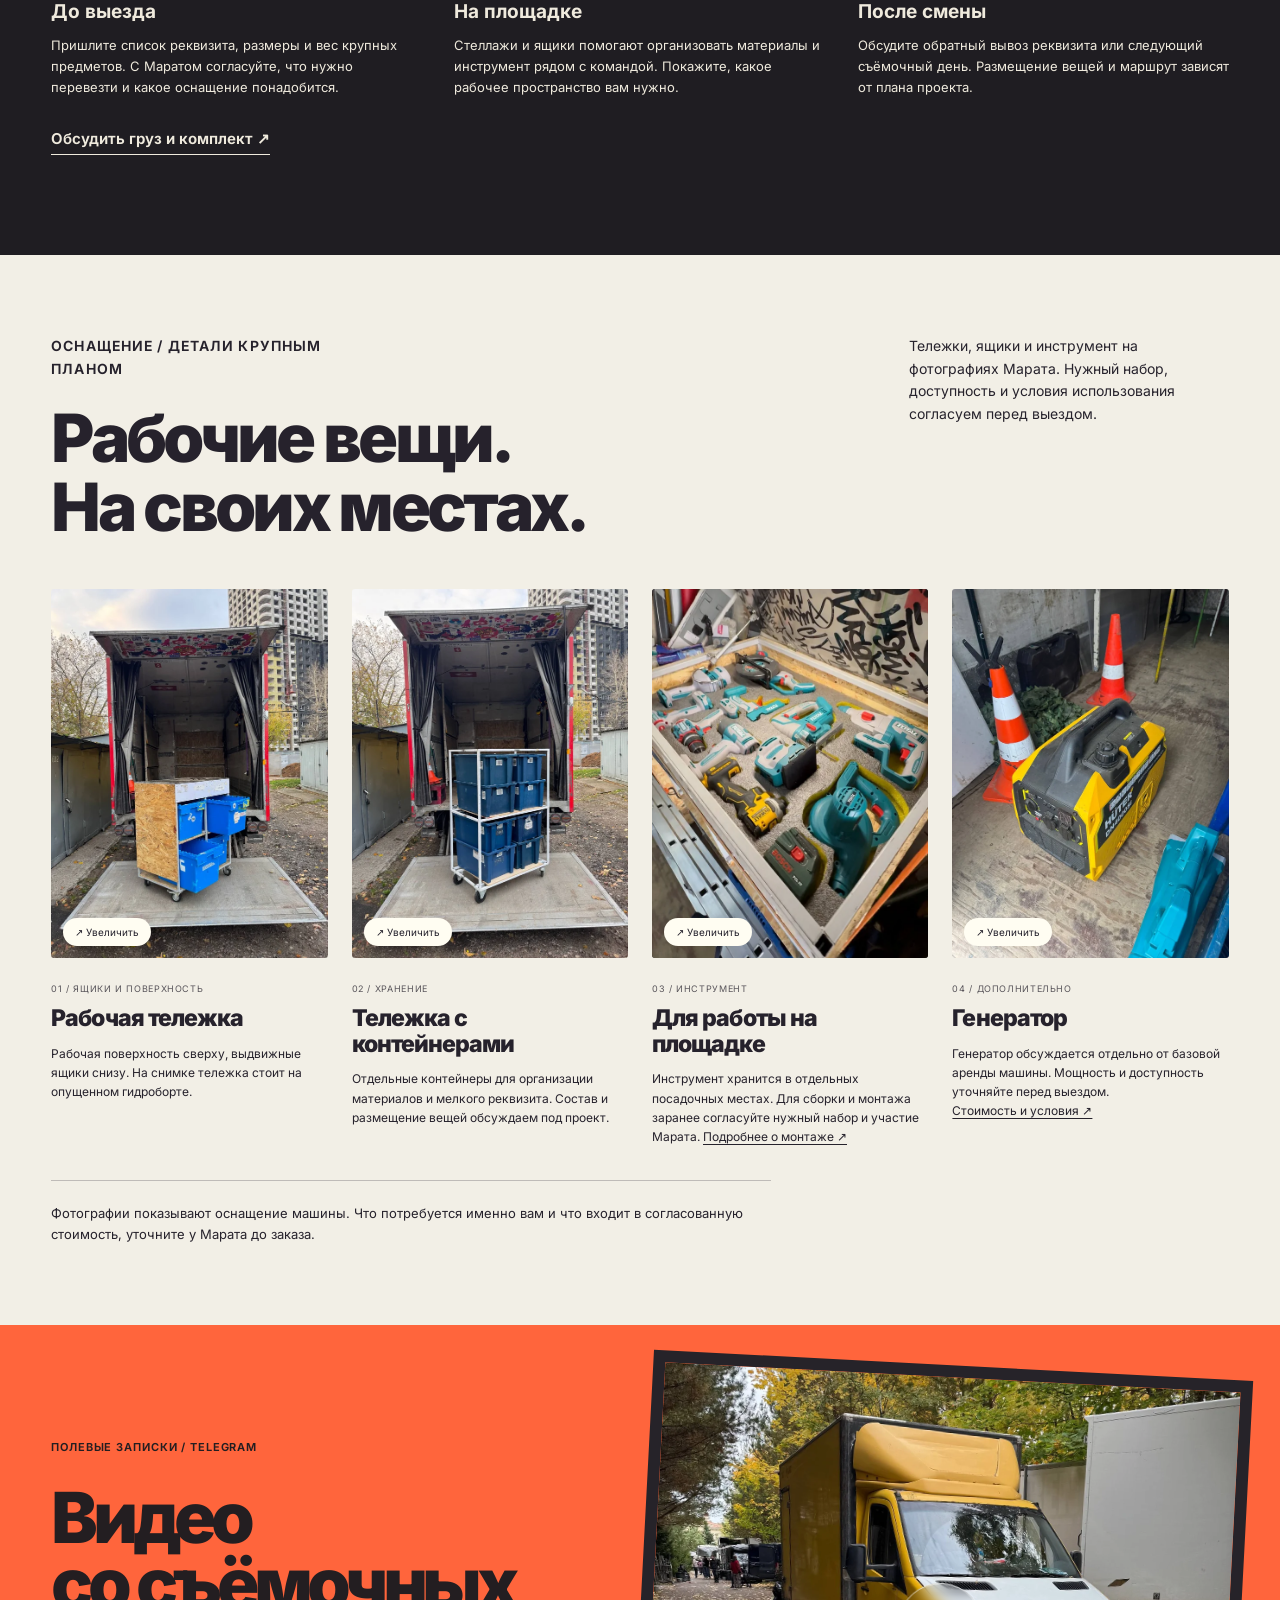
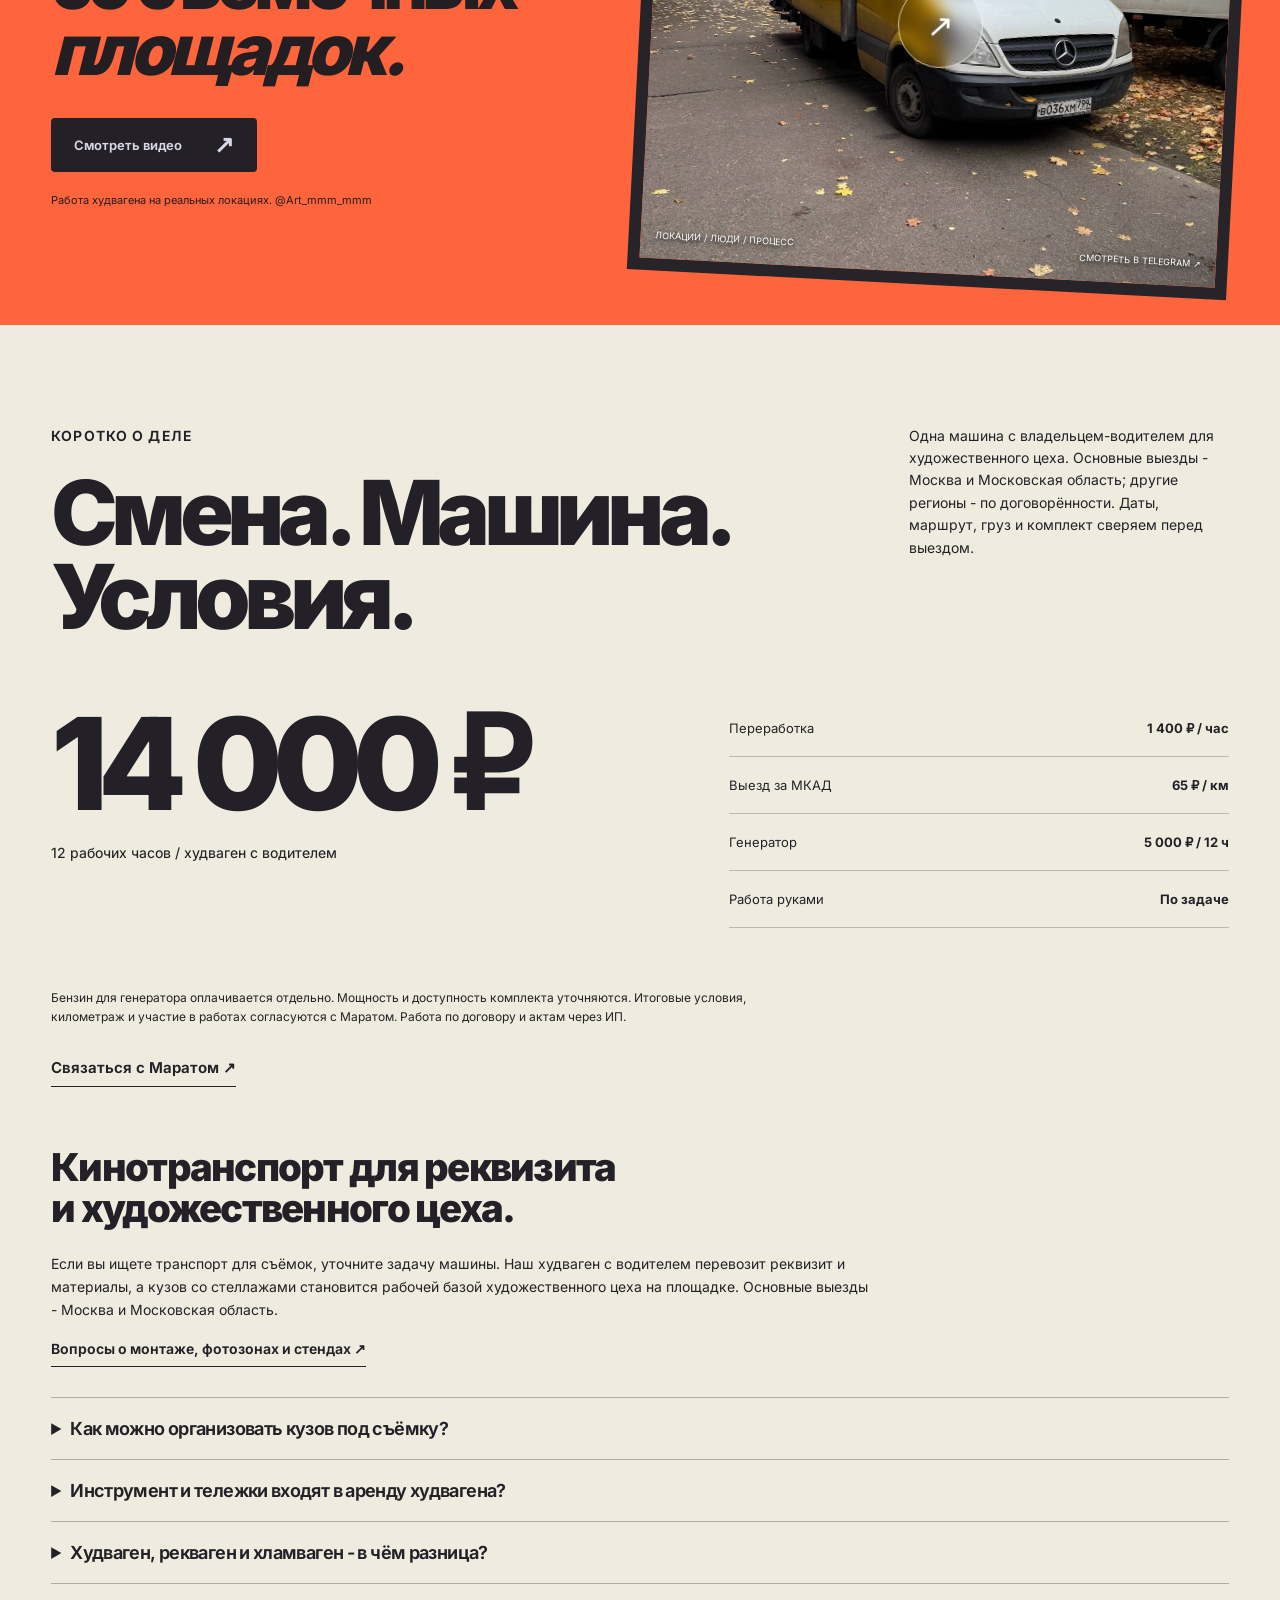
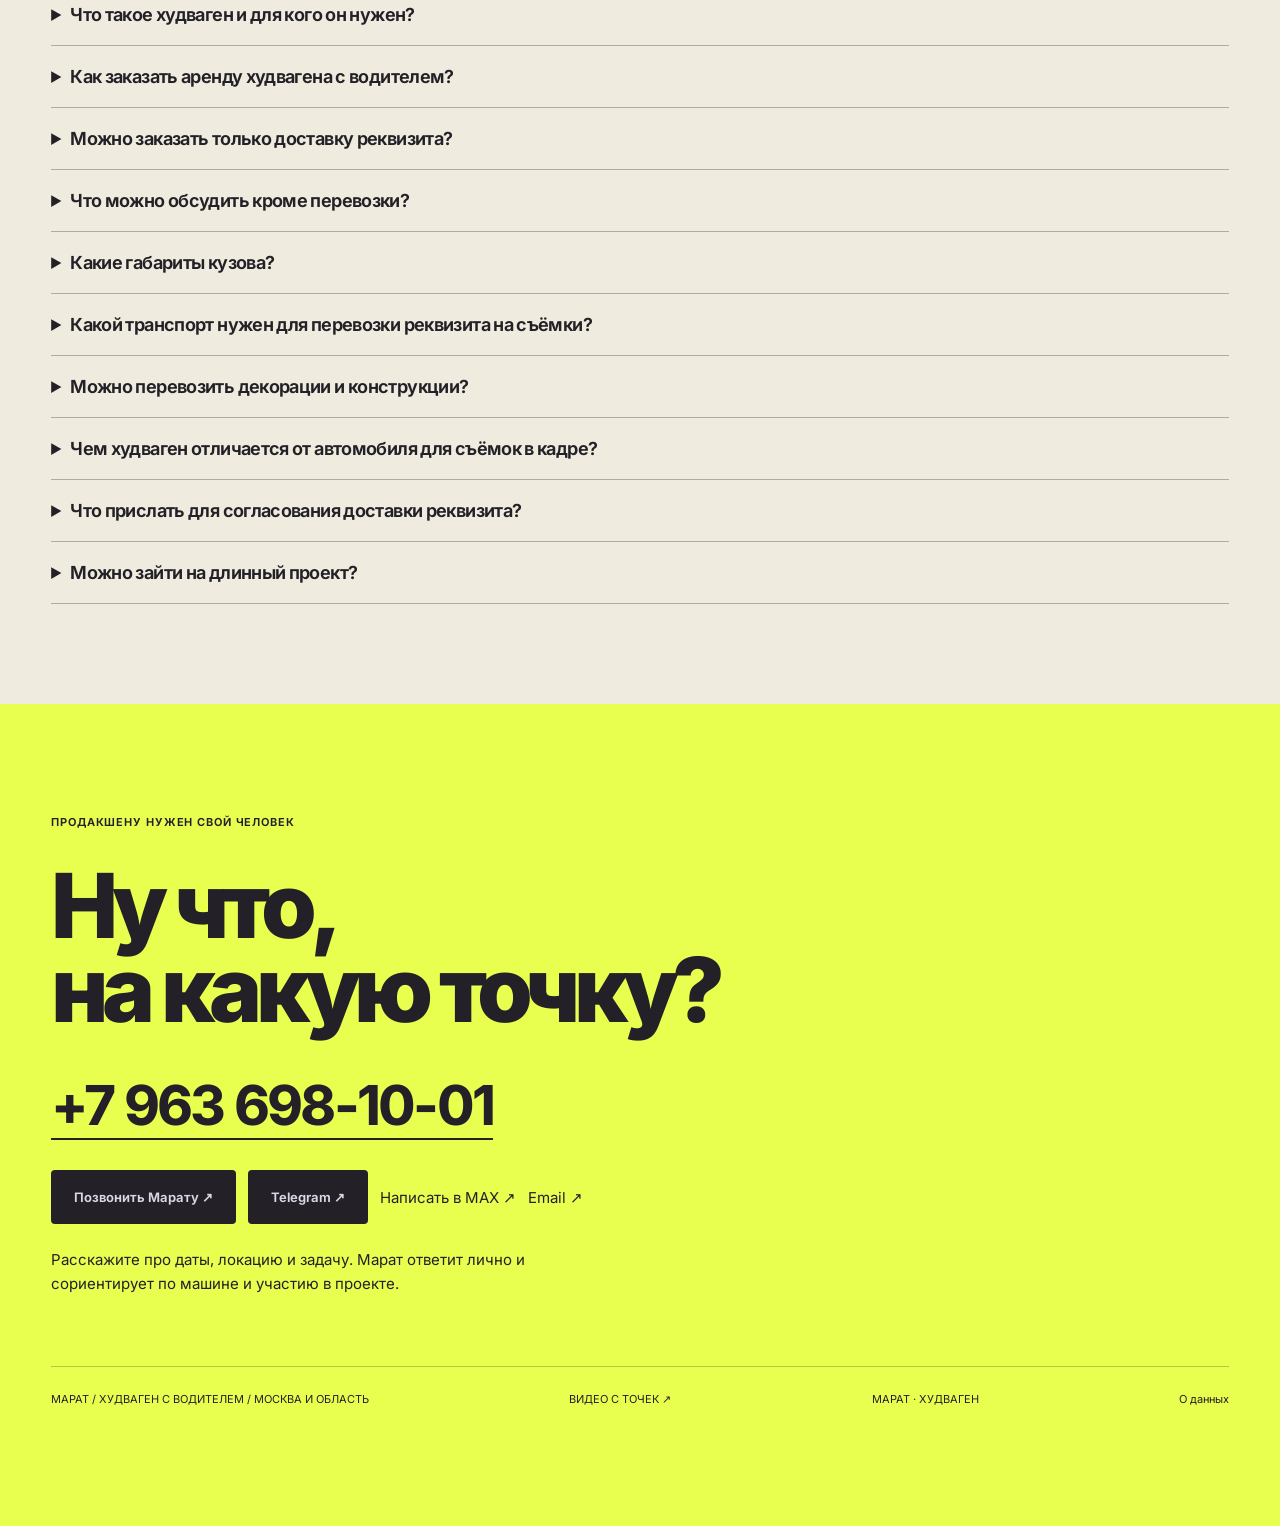
==== commit baf794cb: "Style section navigation and add an accessible back-to-top control" ====
--- a/index.html
+++ b/index.html
@@ -1,4 +1,4 @@
-<!doctype html><html lang="ru"><head><meta charset="utf-8"><meta name="viewport" content="width=device-width, initial-scale=1"><meta name="theme-color" content="#d9d6e6"><meta name="robots" content="index, follow"><title>Худваген с водителем для съёмок в Москве и области</title><meta name="description" content="Худваген с водителем для съёмок в Москве и Московской области. Доставка реквизита и рабочая база цеха на площадке. 14 000 ₽ за 12 часов. Другие регионы - по договорённости."><link rel="icon" href="site-final/assets/mark.svg?v=truck1" type="image/svg+xml"><link rel="stylesheet" href="concepts/shared/experience.css"><link rel="stylesheet" href="site-final/site.css?v=anchors20261013"><script>document.documentElement.classList.add('js');</script><link rel="preload" href="/assets/fonts/inter-cyrillic.woff2" as="font" type="font/woff2" crossorigin><link rel="preload" href="/assets/fonts/inter-latin.woff2" as="font" type="font/woff2" crossorigin><meta name="google-site-verification" content="45elNNG8BrgIkGtdTU1rNOU9ofnVS_W5yNoBzaA8YkQ"><meta name="msvalidate.01" content="0E4416C4B03A6BF2098DD58C9A2425C0"><link rel="canonical" href="https://www.hudwagen.ru/"><meta property="og:type" content="website"><meta property="og:locale" content="ru_RU"><meta property="og:title" content="Худваген с водителем для съёмок в Москве и области"><meta property="og:description" content="Худваген с водителем для съёмок в Москве и Московской области. Доставка реквизита и рабочая база цеха на площадке. 14 000 ₽ за 12 часов. Другие регионы - по договорённости."><meta property="og:url" content="https://www.hudwagen.ru/"><meta property="og:image" content="https://www.hudwagen.ru/site-final/assets/van-city-1280.webp"><script type="application/ld+json">{"@context":"https://schema.org","@type":"Service","@id":"https://www.hudwagen.ru/#service","name":"Худваген с водителем для съёмок","serviceType":"Худваген с водителем для художественного цеха","description":"Худваген с водителем, доставка реквизита и материалов и рабочая база на съёмочной площадке. Москва и Московская область; другие регионы по договорённости.","url":"https://www.hudwagen.ru/","provider":{"@type":"Person","name":"Марат","telephone":"+79636981001"},"areaServed":[{"@type":"City","name":"Москва"},{"@type":"AdministrativeArea","name":"Московская область"}]}</script></head><body class="experience-c is-final"><a class="skip" href="#main">К содержанию</a><header class="topbar site-topbar"><a class="brand" href="#main"><img class="brand-truck" src="site-final/assets/mark.svg" alt="" width="38" height="38"><span><b>ХУДВАГЕН</b><small>С ВОДИТЕЛЕМ · МОСКВА</small></span></a><nav class="top-links" aria-label="Разделы сайта"><a class="nav-section" href="#real">Машина</a><a class="nav-section" href="#configuration">Кузов</a><a class="nav-section" href="#equipment">Оснащение</a><a class="nav-section" href="#terms">Условия</a><a class="nav-section" href="/montazh-dekoracij/">Монтаж</a><a class="nav-section" href="#questions">Вопросы</a></nav><div class="header-contacts" role="group" aria-label="Связаться с Маратом"><a class="header-contact" href="https://max.ru/u/f9LHodD0cOJyWwkVK0IOzBzi9cnYJhqR4KUHkZVEpKO9ZInxwAOQDD3dlvk" target="_blank" rel="noopener noreferrer" aria-label="Написать Марату в MAX"><svg viewBox="0 0 24 24" fill="none" stroke="currentColor" stroke-width="1.8" stroke-linecap="round" stroke-linejoin="round" aria-hidden="true"><rect x="2.5" y="2.5" width="19" height="19" rx="6"/><path d="M6.5 16V8l5.5 5.5L17.5 8v8"/></svg><span class="contact-word">MAX</span></a><a class="header-contact" href="https://t.me/+79636981001" target="_blank" rel="noopener noreferrer" aria-label="Написать Марату в Telegram"><svg viewBox="0 0 24 24" fill="none" stroke="currentColor" stroke-width="1.8" stroke-linecap="round" stroke-linejoin="round" aria-hidden="true"><path d="m21 3-3.7 17-5.2-4.2-2.7 2.6.6-4.7L21 3Z"/><path d="M21 3 3 10.2l6.4 3.5L21 3Z"/></svg><span class="contact-word">Telegram</span></a><a class="header-contact" href="tel:+79636981001" aria-label="Позвонить Марату: +7 963 698-10-01"><svg viewBox="0 0 24 24" fill="none" stroke="currentColor" stroke-width="1.8" stroke-linecap="round" stroke-linejoin="round" aria-hidden="true"><path d="M5.5 3.5h3l1.5 4-2 2a15 15 0 0 0 6.5 6.5l2-2 4 1.5v3a2 2 0 0 1-2.2 2A17 17 0 0 1 3.5 5.7 2 2 0 0 1 5.5 3.5Z"/></svg><span class="contact-word">Звонок</span></a></div></header><main id="main"><section class="service-hero" aria-labelledby="service-title">
+<!doctype html><html lang="ru"><head><meta charset="utf-8"><meta name="viewport" content="width=device-width, initial-scale=1"><meta name="theme-color" content="#d9d6e6"><meta name="robots" content="index, follow"><title>Худваген с водителем для съёмок в Москве и области</title><meta name="description" content="Худваген с водителем для съёмок в Москве и Московской области. Доставка реквизита и рабочая база цеха на площадке. 14 000 ₽ за 12 часов. Другие регионы - по договорённости."><link rel="icon" href="site-final/assets/mark.svg?v=truck1" type="image/svg+xml"><link rel="stylesheet" href="concepts/shared/experience.css"><link rel="stylesheet" href="site-final/site.css?v=anchors20261013"><script>document.documentElement.classList.add('js');</script><link rel="preload" href="/assets/fonts/inter-cyrillic.woff2" as="font" type="font/woff2" crossorigin><link rel="preload" href="/assets/fonts/inter-latin.woff2" as="font" type="font/woff2" crossorigin><meta name="google-site-verification" content="45elNNG8BrgIkGtdTU1rNOU9ofnVS_W5yNoBzaA8YkQ"><meta name="msvalidate.01" content="0E4416C4B03A6BF2098DD58C9A2425C0"><link rel="canonical" href="https://www.hudwagen.ru/"><meta property="og:type" content="website"><meta property="og:locale" content="ru_RU"><meta property="og:title" content="Худваген с водителем для съёмок в Москве и области"><meta property="og:description" content="Худваген с водителем для съёмок в Москве и Московской области. Доставка реквизита и рабочая база цеха на площадке. 14 000 ₽ за 12 часов. Другие регионы - по договорённости."><meta property="og:url" content="https://www.hudwagen.ru/"><meta property="og:image" content="https://www.hudwagen.ru/site-final/assets/van-city-1280.webp"><script type="application/ld+json">{"@context":"https://schema.org","@type":"Service","@id":"https://www.hudwagen.ru/#service","name":"Худваген с водителем для съёмок","serviceType":"Худваген с водителем для художественного цеха","description":"Худваген с водителем, доставка реквизита и материалов и рабочая база на съёмочной площадке. Москва и Московская область; другие регионы по договорённости.","url":"https://www.hudwagen.ru/","provider":{"@type":"Person","name":"Марат","telephone":"+79636981001"},"areaServed":[{"@type":"City","name":"Москва"},{"@type":"AdministrativeArea","name":"Московская область"}]}</script><link rel="stylesheet" href="/site-final/navigation.css?v=controls20261013"><script src="/site-final/navigation.js?v=controls20261013" defer></script></head><body class="experience-c is-final"><a class="skip" href="#main">К содержанию</a><header class="topbar site-topbar" id="top" tabindex="-1"><a class="brand" href="#main"><img class="brand-truck" src="site-final/assets/mark.svg" alt="" width="38" height="38"><span><b>ХУДВАГЕН</b><small>С ВОДИТЕЛЕМ · МОСКВА</small></span></a><nav class="top-links" aria-label="Разделы сайта"><a class="nav-section" href="#real">Машина</a><a class="nav-section" href="#configuration">Кузов</a><a class="nav-section" href="#equipment">Оснащение</a><a class="nav-section" href="#terms">Условия</a><a class="nav-section" href="/montazh-dekoracij/">Монтаж</a><a class="nav-section" href="#questions">Вопросы</a></nav><div class="header-contacts" role="group" aria-label="Связаться с Маратом"><a class="header-contact" href="https://max.ru/u/f9LHodD0cOJyWwkVK0IOzBzi9cnYJhqR4KUHkZVEpKO9ZInxwAOQDD3dlvk" target="_blank" rel="noopener noreferrer" aria-label="Написать Марату в MAX"><svg viewBox="0 0 24 24" fill="none" stroke="currentColor" stroke-width="1.8" stroke-linecap="round" stroke-linejoin="round" aria-hidden="true"><rect x="2.5" y="2.5" width="19" height="19" rx="6"/><path d="M6.5 16V8l5.5 5.5L17.5 8v8"/></svg><span class="contact-word">MAX</span></a><a class="header-contact" href="https://t.me/+79636981001" target="_blank" rel="noopener noreferrer" aria-label="Написать Марату в Telegram"><svg viewBox="0 0 24 24" fill="none" stroke="currentColor" stroke-width="1.8" stroke-linecap="round" stroke-linejoin="round" aria-hidden="true"><path d="m21 3-3.7 17-5.2-4.2-2.7 2.6.6-4.7L21 3Z"/><path d="M21 3 3 10.2l6.4 3.5L21 3Z"/></svg><span class="contact-word">Telegram</span></a><a class="header-contact" href="tel:+79636981001" aria-label="Позвонить Марату: +7 963 698-10-01"><svg viewBox="0 0 24 24" fill="none" stroke="currentColor" stroke-width="1.8" stroke-linecap="round" stroke-linejoin="round" aria-hidden="true"><path d="M5.5 3.5h3l1.5 4-2 2a15 15 0 0 0 6.5 6.5l2-2 4 1.5v3a2 2 0 0 1-2.2 2A17 17 0 0 1 3.5 5.7 2 2 0 0 1 5.5 3.5Z"/></svg><span class="contact-word">Звонок</span></a></div></header><main id="main"><section class="service-hero" aria-labelledby="service-title">
 <div class="service-copy"><p class="eyebrow">МОСКВА И ОБЛАСТЬ / ДЛЯ ХУДОЖЕСТВЕННОГО ЦЕХА</p>
 <h1 id="service-title">Худваген<br>с водителем<br><span>для съёмок.</span></h1>
 <p class="service-lead">Привезём реквизит и материалы.<br>На площадке кузов станет <strong>рабочей базой вашего цеха.</strong></p>
@@ -29,4 +29,4 @@
 <figure class="photo-card equipment-card"><a data-photo href="site-final/assets/hudwagen-generator-1280.webp" aria-label="Увеличить фото: Генератор"><img src="site-final/assets/hudwagen-generator-640.webp" srcset="site-final/assets/hudwagen-generator-640.webp 640w, site-final/assets/hudwagen-generator-1280.webp 1280w" sizes="(max-width:700px) 44vw, (max-width:1000px) 45vw, 23vw" width="640" height="853" loading="lazy" decoding="async" alt="Жёлтый переносной генератор Huter в кузове худвагена"></a><figcaption><span class="photo-number">04 / ДОПОЛНИТЕЛЬНО</span><h3>Генератор</h3><p>Генератор обсуждается отдельно от базовой аренды машины. Мощность и доступность уточняйте перед выездом. <a href="#terms">Стоимость и условия ↗</a></p></figcaption></figure>
 </div>
 <p class="equipment-note">Фотографии показывают оснащение машины. Что потребуется именно вам и что входит в согласованную стоимость, уточните у Марата до заказа.</p>
-</section><section class="channel" id="channel"><div class="channel-copy reveal"><p class="eyebrow">ПОЛЕВЫЕ ЗАПИСКИ / TELEGRAM</p><h2>Видео<br>со съёмочных<br><em>площадок.</em></h2><a class="btn" href="https://t.me/Art_mmm_mmm" target="_blank" rel="noopener noreferrer">Смотреть видео <span class="arrow">↗</span></a><p class="caption">Работа худвагена на реальных локациях. @Art_mmm_mmm</p></div><a class="channel-photo" href="https://t.me/Art_mmm_mmm" target="_blank" rel="noopener noreferrer" aria-label="Смотреть видео с точек в Telegram-канале Марата"><img src="site-final/assets/van-autumn-1280.webp" width="1280" height="1707" loading="lazy" alt="Худваген Марата на осенней локации"><div class="play"><span aria-hidden="true">↗</span></div><div class="channel-photo-label"><span>ЛОКАЦИИ / ЛЮДИ / ПРОЦЕСС</span><span>СМОТРЕТЬ В TELEGRAM ↗</span></div></a></section><section class="details-section" id="terms"><div class="section-head reveal"><div><p class="eyebrow">КОРОТКО О ДЕЛЕ</p><h2 style="margin-top:24px">Смена. Машина.<br>Условия.</h2></div><p>Одна машина с владельцем-водителем для художественного цеха. Основные выезды - Москва и Московская область; другие регионы - по договорённости. Даты, маршрут, груз и комплект сверяем перед выездом.</p></div><div class="rates"><div class="base-rate">14 000 ₽<small>12 рабочих часов / худваген с водителем</small></div><div class="rate-rows"><div><span>Переработка</span><b>1 400 ₽ / час</b></div><div><span>Выезд за МКАД</span><b>65 ₽ / км</b></div><div><span>Генератор</span><b>5 000 ₽ / 12 ч</b></div><div><span>Работа руками</span><b>По задаче</b></div></div></div><p class="fine">Бензин для генератора оплачивается отдельно. Мощность и доступность комплекта уточняются. Итоговые условия, километраж и участие в работах согласуются с Маратом. Работа по договору и актам через ИП.</p><p class="brief-link"><a class="text-link" href="#contact">Связаться с Маратом ↗</a></p><div class="faq-intro" id="questions"><h2>Кинотранспорт для реквизита<br>и художественного цеха.</h2><p>Если вы ищете транспорт для съёмок, уточните задачу машины. Наш худваген с водителем перевозит реквизит и материалы, а кузов со стеллажами становится рабочей базой художественного цеха на площадке. Основные выезды - Москва и Московская область.</p><p><a class="text-link" href="/montazh-dekoracij/#questions">Вопросы о монтаже, фотозонах и стендах ↗</a></p></div><div class="faq"><details id="layout-question"><summary>Как можно организовать кузов под съёмку?</summary><p>На фотографиях показаны варианты со свободным проходом между стеллажами и с тележками у борта. Перед выездом обсудите с Маратом состав груза, его размеры и вес, нужное оснащение и рабочее пространство на площадке. <a href="#configuration">Посмотреть варианты организации кузова</a>.</p></details><details id="equipment-included"><summary>Инструмент и тележки входят в аренду худвагена?</summary><p>Нужный набор инструмента, тележки и условия их использования согласуются с Маратом перед заказом. Генератор оплачивается отдельно по указанным условиям. Монтаж и помощь руками также обсуждаются отдельно от аренды машины с водителем. <a href="#equipment">Фотографии оснащения</a>.</p></details><details><summary>Худваген, рекваген и хламваген - в чём разница?</summary><p>Худваген используют для перевозки реквизита и материалов художественного цеха и как рабочую базу на съёмочной площадке. Для транспорта реквизита также встречаются названия «рекваген» и «реквизитваген». «Хламваген» часто относится к хозяйственной части площадки, хотя у прокатчиков названия пересекаются. Наш Mercedes Sprinter с гидробортом работает с водителем в Москве и Московской области. При бронировании согласуем груз и задачи на площадке.</p></details><details><summary>Что такое худваген и для кого он нужен?</summary><p>Худваген - машина для художественного цеха на съёмках. В ней перевозят реквизит и материалы, а на площадке кузов со стеллажами становится рабочей базой команды. У Марата - один Mercedes Sprinter с гидробортом; он сам владелец и водитель. Основные выезды - Москва и Московская область.</p></details><details><summary>Как заказать аренду худвагена с водителем?</summary><p>Свяжитесь с Маратом по телефону, в Telegram или MAX. Сообщите даты съёмок, адреса, маршрут и состав груза. До заказа сверим габариты, вес, нужный комплект и итоговые условия. Базовая смена - 14 000 ₽ за 12 рабочих часов, машина и водитель. Свободные даты Марат подтвердит лично.</p></details><details><summary>Можно заказать только доставку реквизита?</summary><p>Обычно доставка реквизита и материалов входит в работу худвагена на съёмке. Отдельную доставку можно обсудить с Маратом по договорённости; маршрут, даты и стоимость согласуются заранее.</p></details><details><summary>Что можно обсудить кроме перевозки?</summary><p>С Маратом можно отдельно согласовать сборку и монтаж декораций, деревянных каркасов, подиумов, фотозон и выставочных стендов, обшивку тканью или пластиком и демонтаж. Можно заказать отдельный выезд без худвагена. Сварку и высотные работы Марат не выполняет. Объём, сроки и стоимость определяем по задаче. <a href="/montazh-dekoracij/">Подробнее о монтаже декораций</a>.</p></details><details><summary>Какие габариты кузова?</summary><p>Ориентир по данным владельца: 4,2 × 2,2 × 2,2 м. Точные размеры, допустимый вес и возможность перевозки конкретного груза нужно проверить с Маратом до заказа.</p></details><details id="props-logistics"><summary>Какой транспорт нужен для перевозки реквизита на съёмки?</summary><p>Для реквизита и материалов художественного цеха можно обсудить худваген с водителем. Перед выездом согласуйте состав груза, его размеры и вес, адреса сбора, время подачи и возврат после смены. Худваген Марата - Mercedes Sprinter со стеллажами и гидробортом.</p></details><details id="sets-delivery"><summary>Можно перевозить декорации и конструкции?</summary><p>Возможность перевозки конкретных декораций и конструкций согласуйте с Маратом по их габаритам и весу. Сообщите также условия погрузки, доступ к площадке и необходимость обратного вывоза. <a href="/montazh-dekoracij/">Сборку, монтаж и демонтаж</a> можно обсудить отдельно.</p></details><details id="film-vehicle"><summary>Чем худваген отличается от автомобиля для съёмок в кадре?</summary><p>Худваген Марата работает с реквизитом, материалами и художественным цехом. Если в запросе «аренда машины для съёмок» требуется автомобиль как часть сцены, уточните это отдельно: предложенная здесь услуга - худваген с водителем для работы команды на площадке.</p></details><details id="route-brief"><summary>Что прислать для согласования доставки реквизита?</summary><p>Даты, адреса, состав груза, фотографии, размеры и вес, время подачи, условия погрузки и доступ на площадку. Сообщите, нужен ли возврат после смены. Маршрут, возможность перевозки и стоимость согласуйте до заказа.</p></details><details><summary>Можно зайти на длинный проект?</summary><p>Да, можно обсудить проект на 2-3 месяца. Свободные даты и условия участия Марат подтвердит лично.</p></details></div></section><section class="contact-section" id="contact"><p class="eyebrow">ПРОДАКШЕНУ НУЖЕН СВОЙ ЧЕЛОВЕК</p><h2>Ну что,<br>на какую точку?</h2><a class="contact-number" href="tel:+79636981001">+7 963 698-10-01</a><div class="contact-links"><a class="btn" href="tel:+79636981001">Позвонить Марату ↗</a><a class="btn" href="https://t.me/+79636981001" target="_blank" rel="noopener noreferrer">Telegram ↗</a><a href="https://max.ru/u/f9LHodD0cOJyWwkVK0IOzBzi9cnYJhqR4KUHkZVEpKO9ZInxwAOQDD3dlvk" target="_blank" rel="noopener noreferrer">Написать в MAX ↗</a><a href="mailto:mmm_mmm@mail.ru">Email ↗</a></div><p class="context">Расскажите про даты, локацию и задачу. Марат ответит лично и сориентирует по машине и участию в проекте.</p><div class="footer-note"><span>МАРАТ / ХУДВАГЕН С ВОДИТЕЛЕМ / МОСКВА И ОБЛАСТЬ</span><a href="https://t.me/Art_mmm_mmm" target="_blank" rel="noopener noreferrer">ВИДЕО С ТОЧЕК ↗</a><span>МАРАТ · ХУДВАГЕН</span><a href="site-final/privacy.html">О данных</a></div></section></main><dialog class="photo-dialog" id="photo-dialog" aria-label="Фотографии худвагена"><div class="photo-dialog-top"><p id="photo-caption"></p><button type="button" id="photo-close" aria-label="Закрыть фотографию">Закрыть ×</button></div><img id="photo-large" alt=""><div class="photo-dialog-controls"><button type="button" id="photo-prev" aria-label="Предыдущая фотография">←</button><span id="photo-counter"></span><button type="button" id="photo-next" aria-label="Следующая фотография">→</button></div></dialog><nav class="contact-dock" aria-label="Связаться с Маратом"><a class="dock-call" href="tel:+79636981001" aria-label="Позвонить Марату: +7 963 698-10-01">↗ <span class="phone-word">Позвонить</span><span class="mobile-word">Звонок</span></a><a href="https://t.me/+79636981001" target="_blank" rel="noopener noreferrer">Telegram</a><a href="https://max.ru/u/f9LHodD0cOJyWwkVK0IOzBzi9cnYJhqR4KUHkZVEpKO9ZInxwAOQDD3dlvk" target="_blank" rel="noopener noreferrer" aria-label="Написать Марату в MAX">MAX</a></nav><script src="concepts/shared/experience.js" defer></script><script src="concepts/shared/van-3d.js?v=photos20261013" defer></script><noscript><style>.edit-nav,.edit-timeline,.clapper-button,.b-stops{display:none}.map-node{pointer-events:none}</style></noscript><script src="site-final/site.js" defer></script><script src="site-final/consent-metrika.js?v=20261004-goals" defer></script></body></html>
+</section><section class="channel" id="channel"><div class="channel-copy reveal"><p class="eyebrow">ПОЛЕВЫЕ ЗАПИСКИ / TELEGRAM</p><h2>Видео<br>со съёмочных<br><em>площадок.</em></h2><a class="btn" href="https://t.me/Art_mmm_mmm" target="_blank" rel="noopener noreferrer">Смотреть видео <span class="arrow">↗</span></a><p class="caption">Работа худвагена на реальных локациях. @Art_mmm_mmm</p></div><a class="channel-photo" href="https://t.me/Art_mmm_mmm" target="_blank" rel="noopener noreferrer" aria-label="Смотреть видео с точек в Telegram-канале Марата"><img src="site-final/assets/van-autumn-1280.webp" width="1280" height="1707" loading="lazy" alt="Худваген Марата на осенней локации"><div class="play"><span aria-hidden="true">↗</span></div><div class="channel-photo-label"><span>ЛОКАЦИИ / ЛЮДИ / ПРОЦЕСС</span><span>СМОТРЕТЬ В TELEGRAM ↗</span></div></a></section><section class="details-section" id="terms"><div class="section-head reveal"><div><p class="eyebrow">КОРОТКО О ДЕЛЕ</p><h2 style="margin-top:24px">Смена. Машина.<br>Условия.</h2></div><p>Одна машина с владельцем-водителем для художественного цеха. Основные выезды - Москва и Московская область; другие регионы - по договорённости. Даты, маршрут, груз и комплект сверяем перед выездом.</p></div><div class="rates"><div class="base-rate">14 000 ₽<small>12 рабочих часов / худваген с водителем</small></div><div class="rate-rows"><div><span>Переработка</span><b>1 400 ₽ / час</b></div><div><span>Выезд за МКАД</span><b>65 ₽ / км</b></div><div><span>Генератор</span><b>5 000 ₽ / 12 ч</b></div><div><span>Работа руками</span><b>По задаче</b></div></div></div><p class="fine">Бензин для генератора оплачивается отдельно. Мощность и доступность комплекта уточняются. Итоговые условия, километраж и участие в работах согласуются с Маратом. Работа по договору и актам через ИП.</p><p class="brief-link"><a class="text-link" href="#contact">Связаться с Маратом ↗</a></p><div class="faq-intro" id="questions"><h2>Кинотранспорт для реквизита<br>и художественного цеха.</h2><p>Если вы ищете транспорт для съёмок, уточните задачу машины. Наш худваген с водителем перевозит реквизит и материалы, а кузов со стеллажами становится рабочей базой художественного цеха на площадке. Основные выезды - Москва и Московская область.</p><p><a class="text-link" href="/montazh-dekoracij/#questions">Вопросы о монтаже, фотозонах и стендах ↗</a></p></div><div class="faq"><details id="layout-question"><summary>Как можно организовать кузов под съёмку?</summary><p>На фотографиях показаны варианты со свободным проходом между стеллажами и с тележками у борта. Перед выездом обсудите с Маратом состав груза, его размеры и вес, нужное оснащение и рабочее пространство на площадке. <a href="#configuration">Посмотреть варианты организации кузова</a>.</p></details><details id="equipment-included"><summary>Инструмент и тележки входят в аренду худвагена?</summary><p>Нужный набор инструмента, тележки и условия их использования согласуются с Маратом перед заказом. Генератор оплачивается отдельно по указанным условиям. Монтаж и помощь руками также обсуждаются отдельно от аренды машины с водителем. <a href="#equipment">Фотографии оснащения</a>.</p></details><details><summary>Худваген, рекваген и хламваген - в чём разница?</summary><p>Худваген используют для перевозки реквизита и материалов художественного цеха и как рабочую базу на съёмочной площадке. Для транспорта реквизита также встречаются названия «рекваген» и «реквизитваген». «Хламваген» часто относится к хозяйственной части площадки, хотя у прокатчиков названия пересекаются. Наш Mercedes Sprinter с гидробортом работает с водителем в Москве и Московской области. При бронировании согласуем груз и задачи на площадке.</p></details><details><summary>Что такое худваген и для кого он нужен?</summary><p>Худваген - машина для художественного цеха на съёмках. В ней перевозят реквизит и материалы, а на площадке кузов со стеллажами становится рабочей базой команды. У Марата - один Mercedes Sprinter с гидробортом; он сам владелец и водитель. Основные выезды - Москва и Московская область.</p></details><details><summary>Как заказать аренду худвагена с водителем?</summary><p>Свяжитесь с Маратом по телефону, в Telegram или MAX. Сообщите даты съёмок, адреса, маршрут и состав груза. До заказа сверим габариты, вес, нужный комплект и итоговые условия. Базовая смена - 14 000 ₽ за 12 рабочих часов, машина и водитель. Свободные даты Марат подтвердит лично.</p></details><details><summary>Можно заказать только доставку реквизита?</summary><p>Обычно доставка реквизита и материалов входит в работу худвагена на съёмке. Отдельную доставку можно обсудить с Маратом по договорённости; маршрут, даты и стоимость согласуются заранее.</p></details><details><summary>Что можно обсудить кроме перевозки?</summary><p>С Маратом можно отдельно согласовать сборку и монтаж декораций, деревянных каркасов, подиумов, фотозон и выставочных стендов, обшивку тканью или пластиком и демонтаж. Можно заказать отдельный выезд без худвагена. Сварку и высотные работы Марат не выполняет. Объём, сроки и стоимость определяем по задаче. <a href="/montazh-dekoracij/">Подробнее о монтаже декораций</a>.</p></details><details><summary>Какие габариты кузова?</summary><p>Ориентир по данным владельца: 4,2 × 2,2 × 2,2 м. Точные размеры, допустимый вес и возможность перевозки конкретного груза нужно проверить с Маратом до заказа.</p></details><details id="props-logistics"><summary>Какой транспорт нужен для перевозки реквизита на съёмки?</summary><p>Для реквизита и материалов художественного цеха можно обсудить худваген с водителем. Перед выездом согласуйте состав груза, его размеры и вес, адреса сбора, время подачи и возврат после смены. Худваген Марата - Mercedes Sprinter со стеллажами и гидробортом.</p></details><details id="sets-delivery"><summary>Можно перевозить декорации и конструкции?</summary><p>Возможность перевозки конкретных декораций и конструкций согласуйте с Маратом по их габаритам и весу. Сообщите также условия погрузки, доступ к площадке и необходимость обратного вывоза. <a href="/montazh-dekoracij/">Сборку, монтаж и демонтаж</a> можно обсудить отдельно.</p></details><details id="film-vehicle"><summary>Чем худваген отличается от автомобиля для съёмок в кадре?</summary><p>Худваген Марата работает с реквизитом, материалами и художественным цехом. Если в запросе «аренда машины для съёмок» требуется автомобиль как часть сцены, уточните это отдельно: предложенная здесь услуга - худваген с водителем для работы команды на площадке.</p></details><details id="route-brief"><summary>Что прислать для согласования доставки реквизита?</summary><p>Даты, адреса, состав груза, фотографии, размеры и вес, время подачи, условия погрузки и доступ на площадку. Сообщите, нужен ли возврат после смены. Маршрут, возможность перевозки и стоимость согласуйте до заказа.</p></details><details><summary>Можно зайти на длинный проект?</summary><p>Да, можно обсудить проект на 2-3 месяца. Свободные даты и условия участия Марат подтвердит лично.</p></details></div></section><section class="contact-section" id="contact"><p class="eyebrow">ПРОДАКШЕНУ НУЖЕН СВОЙ ЧЕЛОВЕК</p><h2>Ну что,<br>на какую точку?</h2><a class="contact-number" href="tel:+79636981001">+7 963 698-10-01</a><div class="contact-links"><a class="btn" href="tel:+79636981001">Позвонить Марату ↗</a><a class="btn" href="https://t.me/+79636981001" target="_blank" rel="noopener noreferrer">Telegram ↗</a><a href="https://max.ru/u/f9LHodD0cOJyWwkVK0IOzBzi9cnYJhqR4KUHkZVEpKO9ZInxwAOQDD3dlvk" target="_blank" rel="noopener noreferrer">Написать в MAX ↗</a><a href="mailto:mmm_mmm@mail.ru">Email ↗</a></div><p class="context">Расскажите про даты, локацию и задачу. Марат ответит лично и сориентирует по машине и участию в проекте.</p><div class="footer-note"><span>МАРАТ / ХУДВАГЕН С ВОДИТЕЛЕМ / МОСКВА И ОБЛАСТЬ</span><a href="https://t.me/Art_mmm_mmm" target="_blank" rel="noopener noreferrer">ВИДЕО С ТОЧЕК ↗</a><span>МАРАТ · ХУДВАГЕН</span><a href="site-final/privacy.html">О данных</a></div></section></main><dialog class="photo-dialog" id="photo-dialog" aria-label="Фотографии худвагена"><div class="photo-dialog-top"><p id="photo-caption"></p><button type="button" id="photo-close" aria-label="Закрыть фотографию">Закрыть ×</button></div><img id="photo-large" alt=""><div class="photo-dialog-controls"><button type="button" id="photo-prev" aria-label="Предыдущая фотография">←</button><span id="photo-counter"></span><button type="button" id="photo-next" aria-label="Следующая фотография">→</button></div></dialog><nav class="contact-dock" aria-label="Связаться с Маратом"><a class="dock-call" href="tel:+79636981001" aria-label="Позвонить Марату: +7 963 698-10-01">↗ <span class="phone-word">Позвонить</span><span class="mobile-word">Звонок</span></a><a href="https://t.me/+79636981001" target="_blank" rel="noopener noreferrer">Telegram</a><a href="https://max.ru/u/f9LHodD0cOJyWwkVK0IOzBzi9cnYJhqR4KUHkZVEpKO9ZInxwAOQDD3dlvk" target="_blank" rel="noopener noreferrer" aria-label="Написать Марату в MAX">MAX</a></nav><script src="concepts/shared/experience.js" defer></script><script src="concepts/shared/van-3d.js?v=photos20261013" defer></script><noscript><style>.edit-nav,.edit-timeline,.clapper-button,.b-stops{display:none}.map-node{pointer-events:none}</style></noscript><script src="site-final/site.js" defer></script><script src="site-final/consent-metrika.js?v=20261004-goals" defer></script><a class="back-to-top" href="#top" aria-label="Наверх, к разделам сайта" hidden><span aria-hidden="true">↑</span> Наверх</a></body></html>
--- a/site-final/navigation.css
+++ b/site-final/navigation.css
@@ -0,0 +1,12 @@
+/* Shared section controls and a return to the page header. */
+:is(.is-final,.content-site) .top-links{gap:8px}
+:is(.is-final,.content-site) .top-links a{display:inline-flex;align-items:center;justify-content:center;min-height:40px;padding:9px 12px;border:1px solid #26222c40;border-radius:10px;background:#ffffff30;line-height:1.25;transition:background .18s,border-color .18s}
+:is(.is-final,.content-site) .top-links a:hover{background:#ffffff70;border-color:#26222c80}
+:is(.is-final,.content-site) .top-links a:focus-visible,.back-to-top:focus-visible{outline:2px solid #26222c;outline-offset:3px}
+.back-to-top{position:fixed;right:24px;bottom:88px;z-index:59;display:inline-flex;align-items:center;justify-content:center;gap:7px;min-height:44px;padding:10px 14px;border:1px solid #26222c55;border-radius:12px;background:#f2efe6;color:#26222c;font-size:12px;font-weight:650;box-shadow:0 3px 14px #00000016}
+.back-to-top[hidden]{display:none}
+.back-to-top:hover{background:#fffdf2;border-color:#26222c}
+.back-to-top span[aria-hidden]{font-size:18px;line-height:1}
+.content-site .back-to-top{bottom:24px}
+@media(max-width:700px){:is(.is-final,.content-site) .top-links a{padding:9px 4px}.back-to-top{right:12px;bottom:78px;padding:9px 12px}.content-site .back-to-top{bottom:16px}}
+@media(prefers-reduced-motion:reduce){:is(.is-final,.content-site) .top-links a{transition:none}}
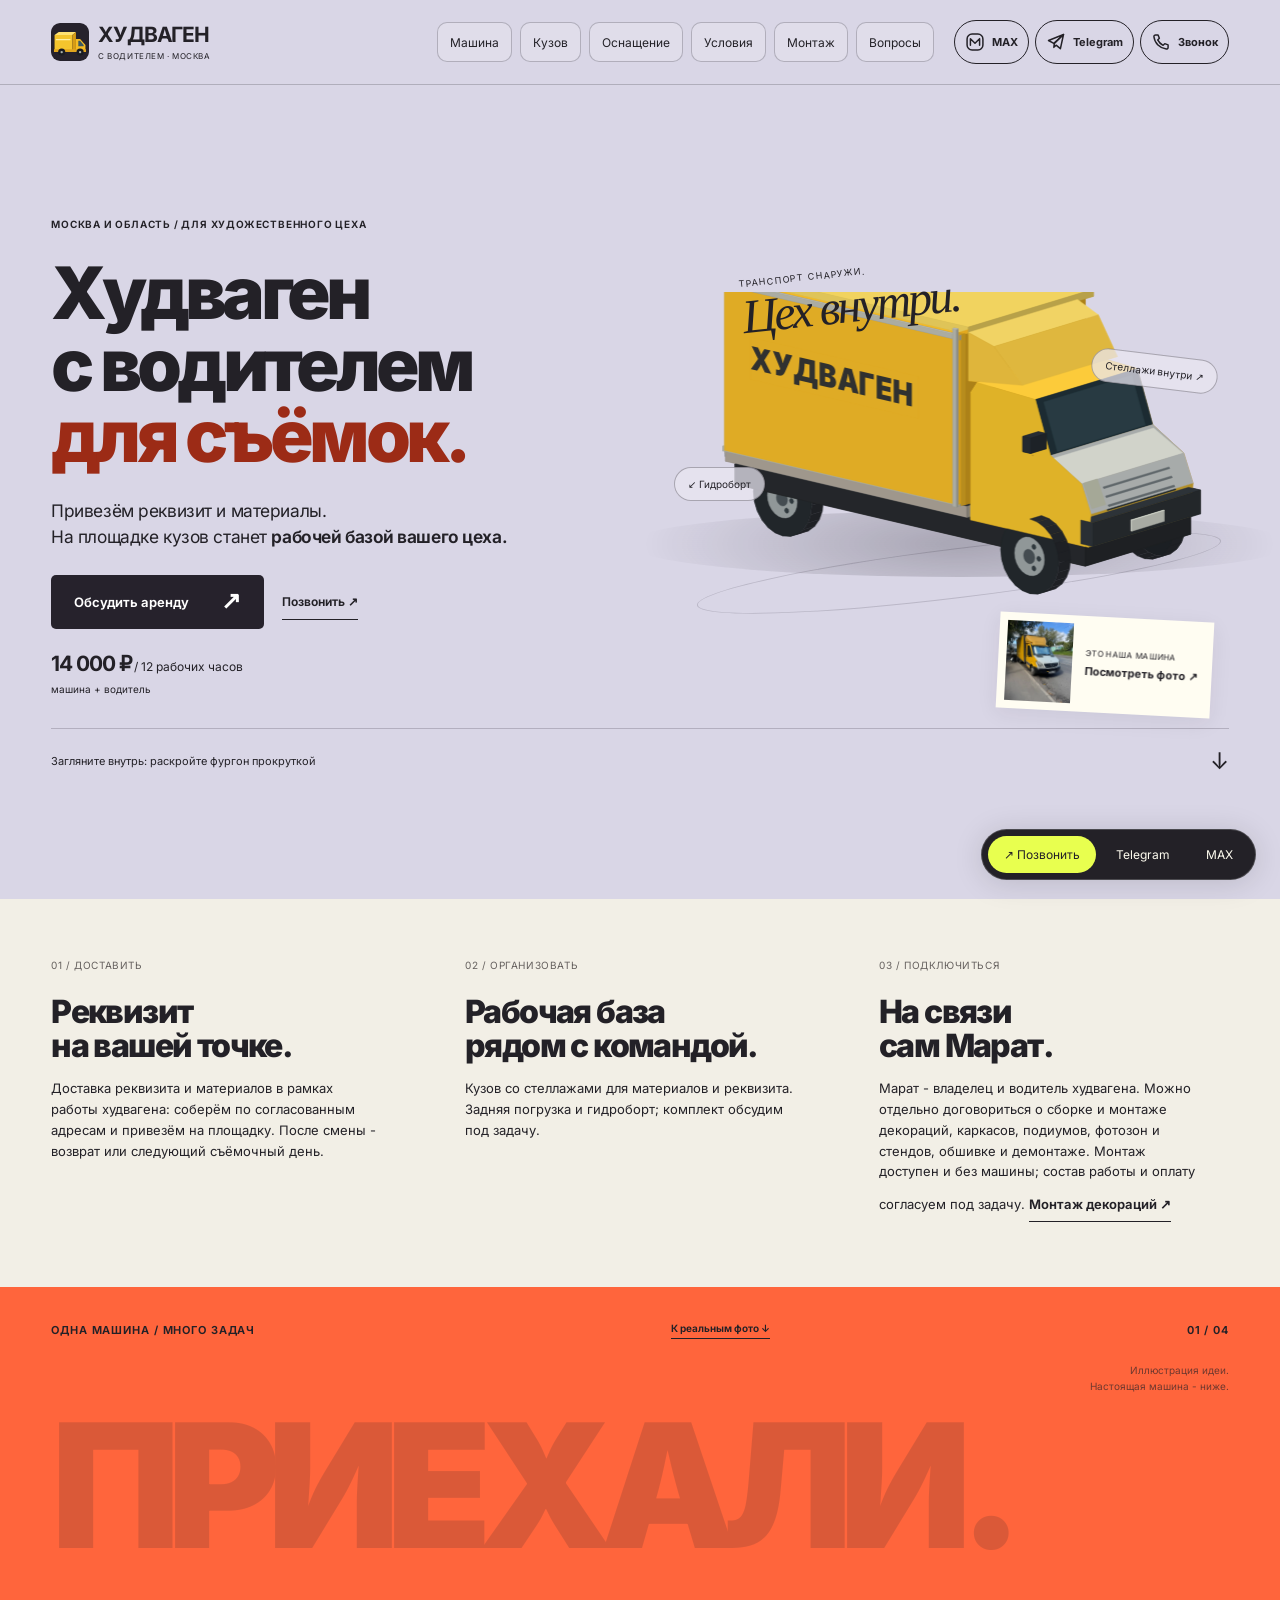
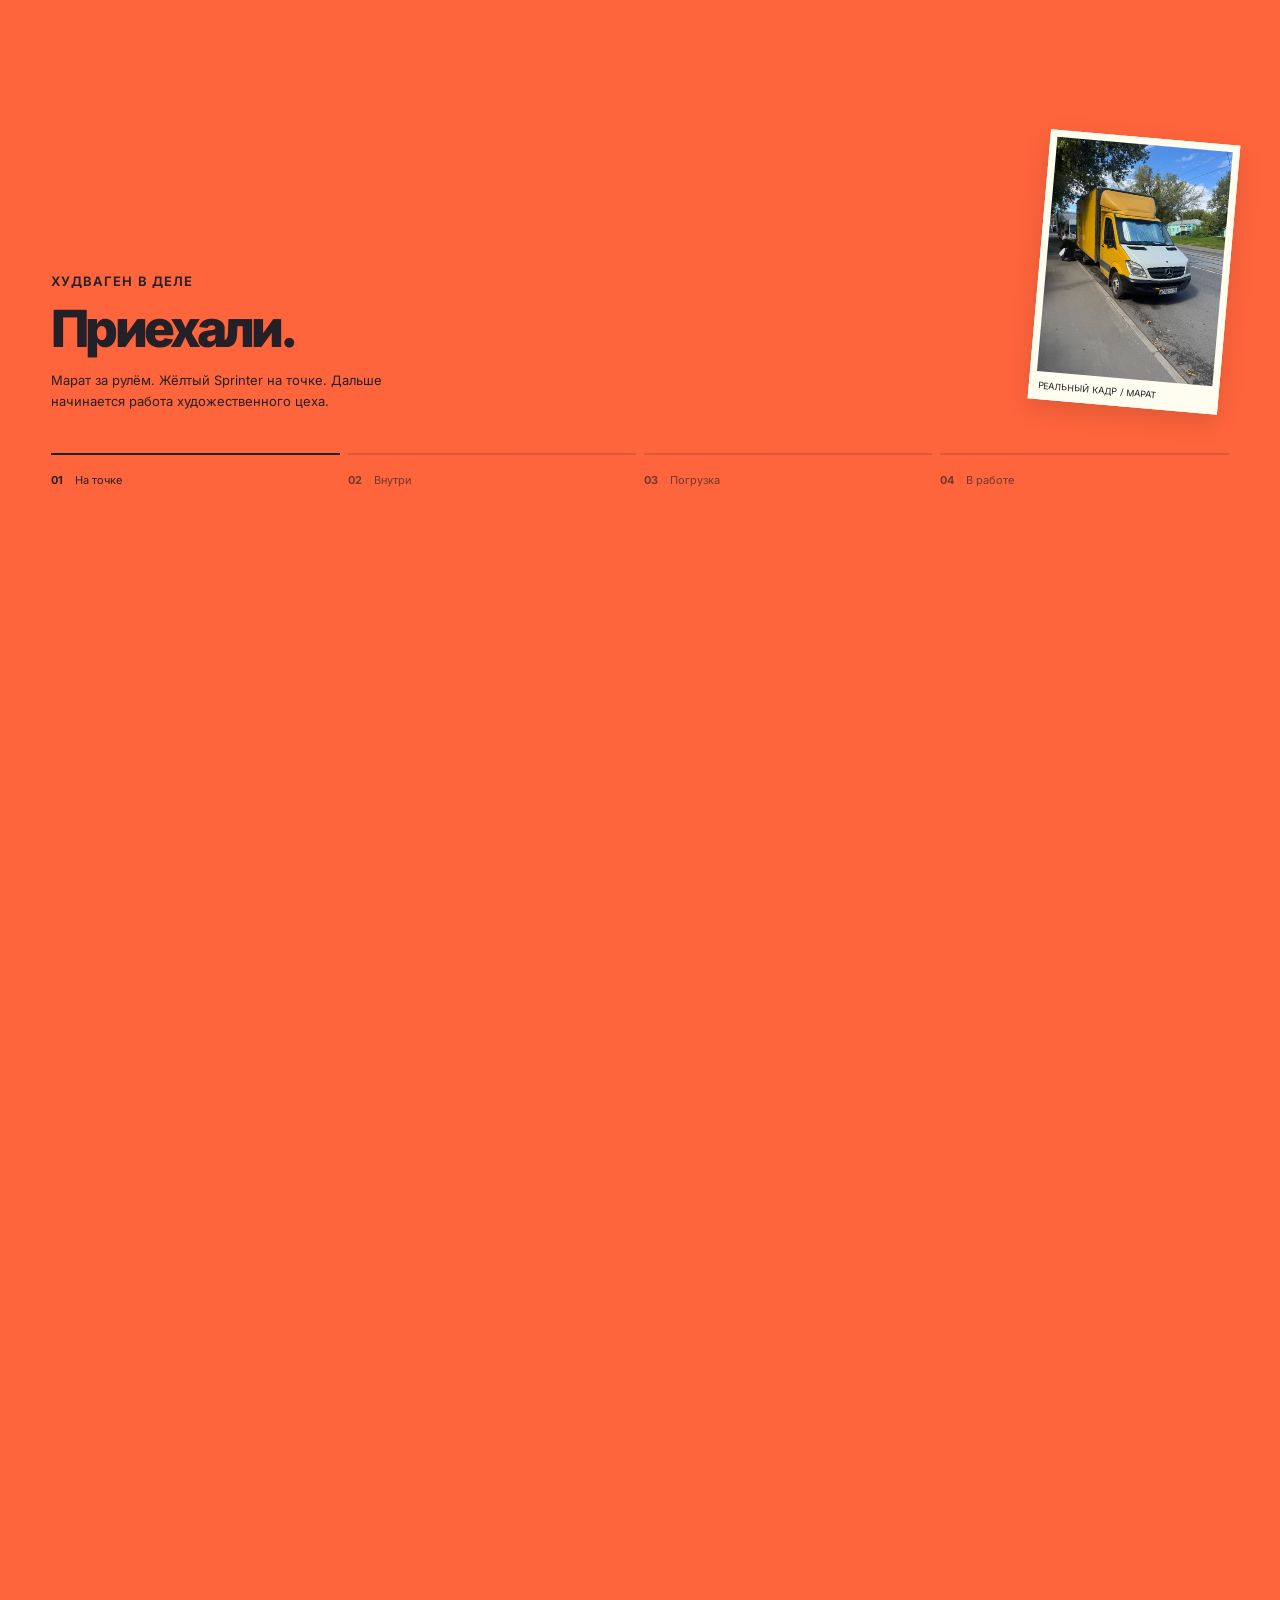
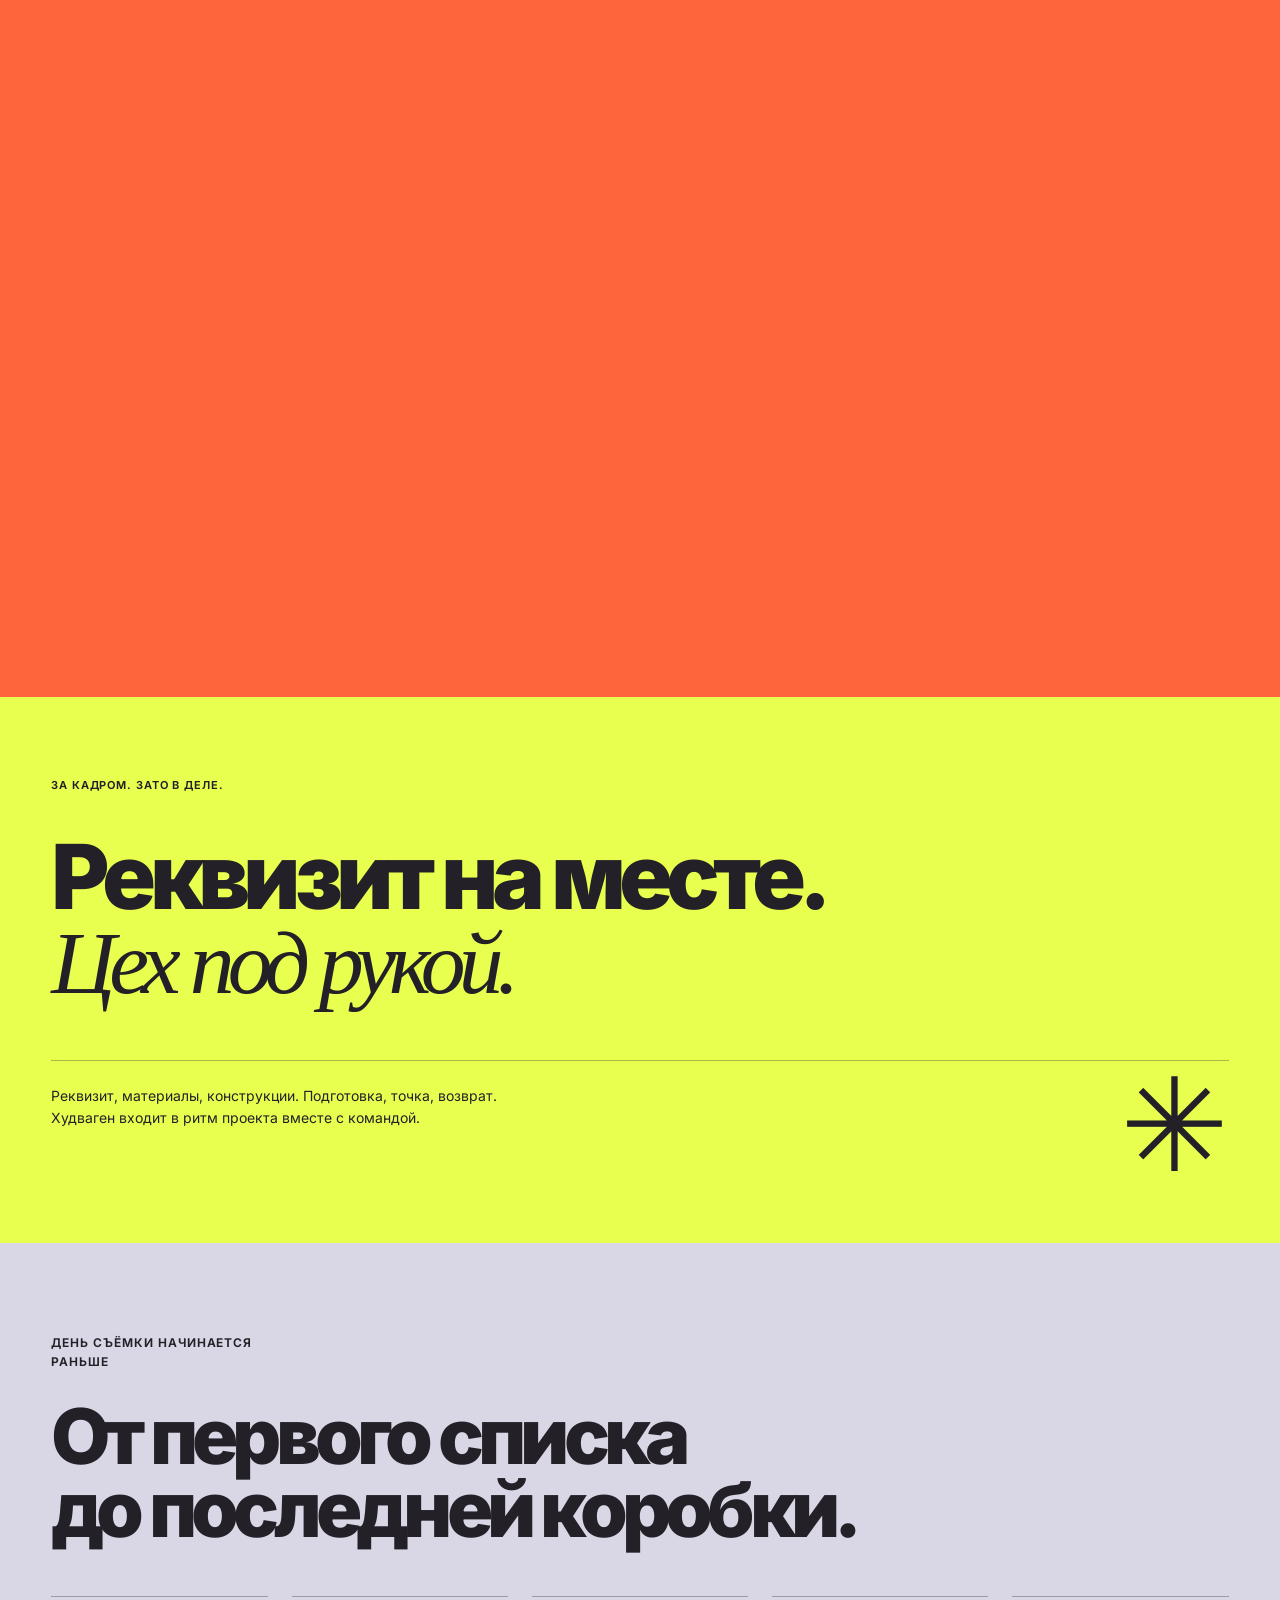
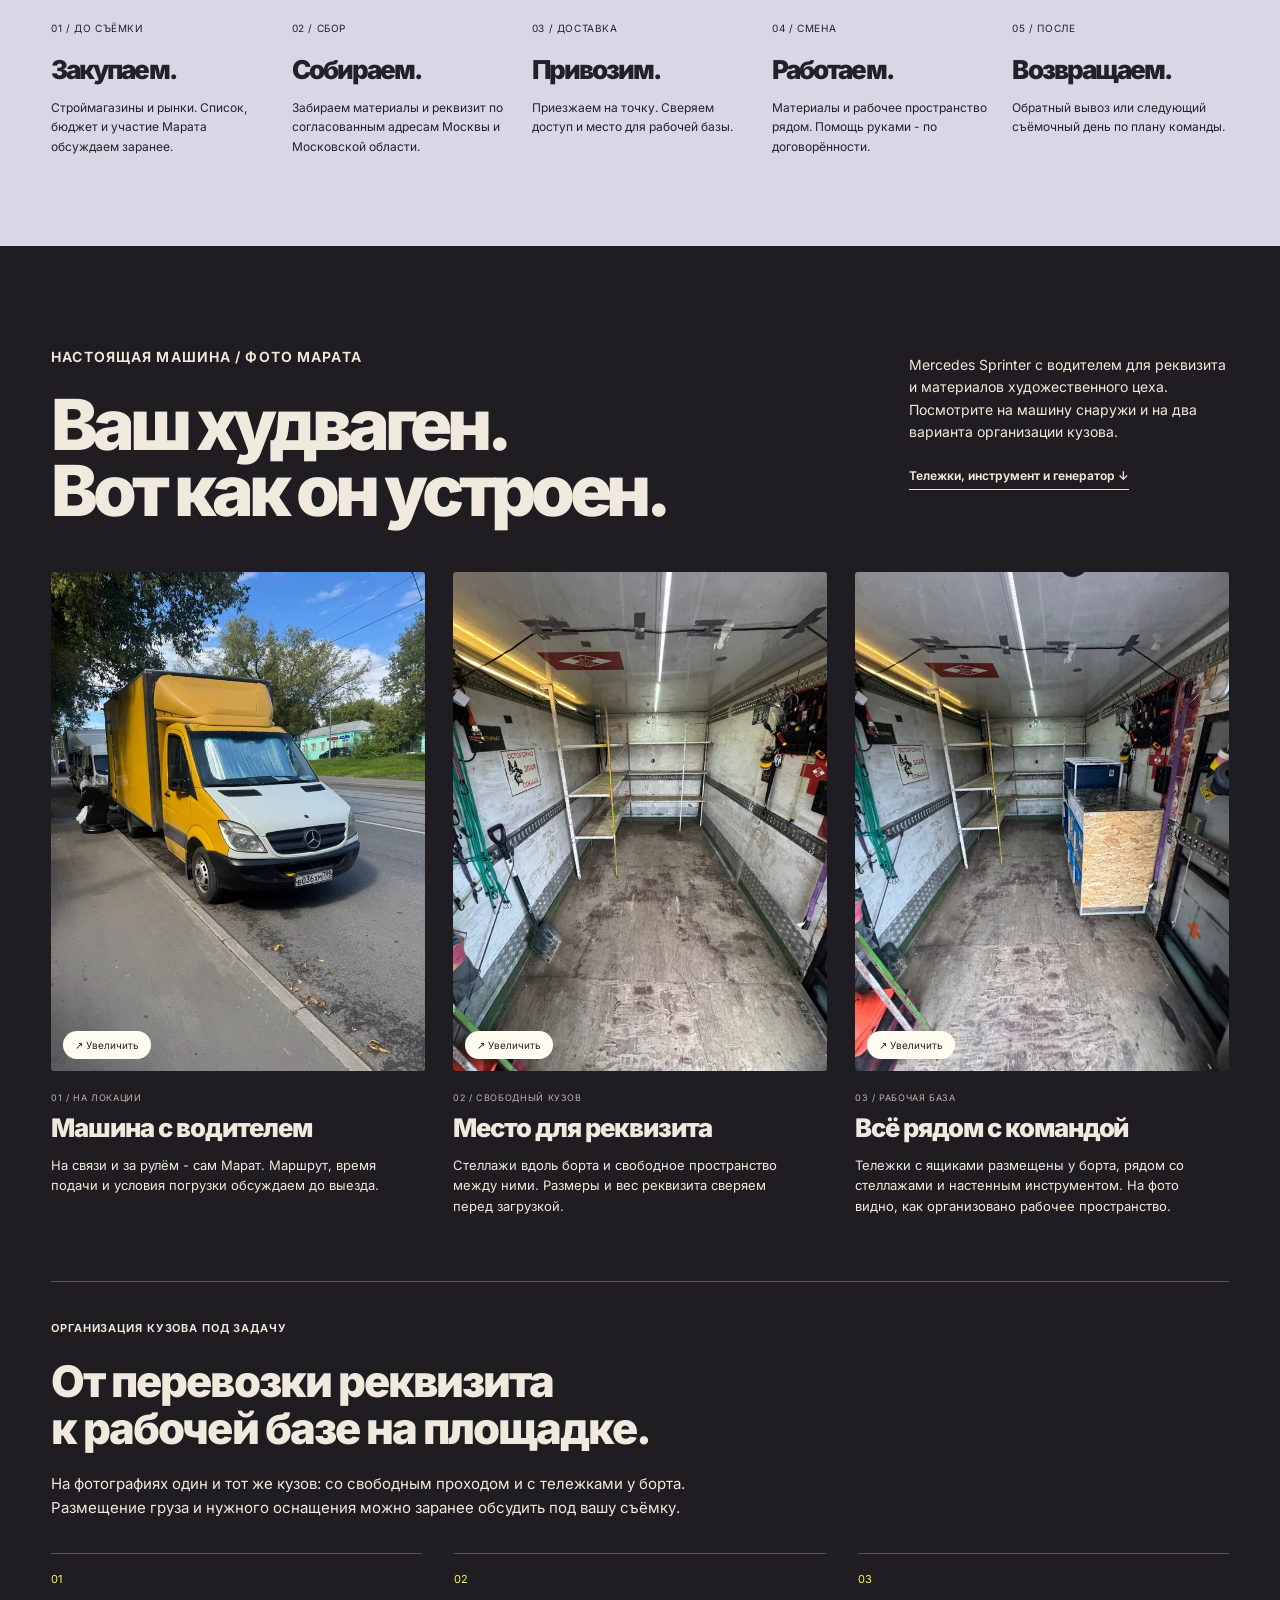
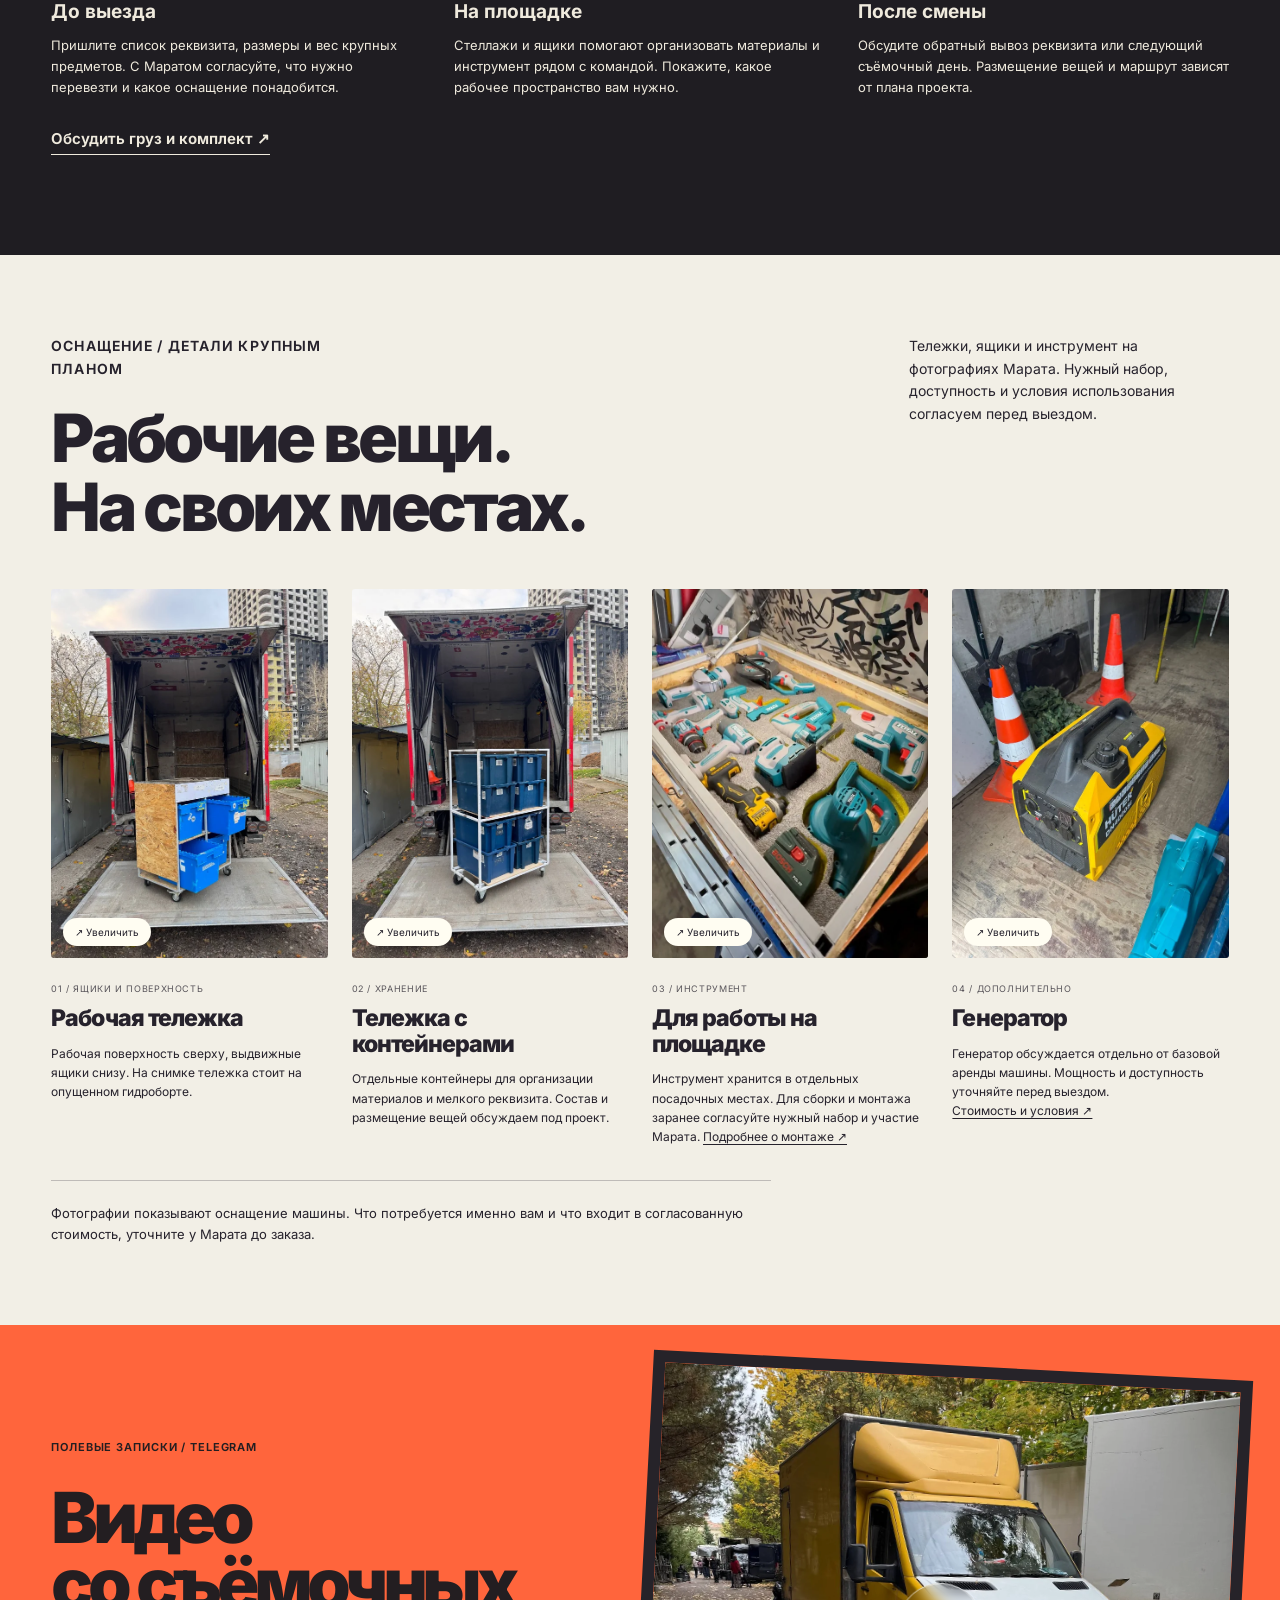
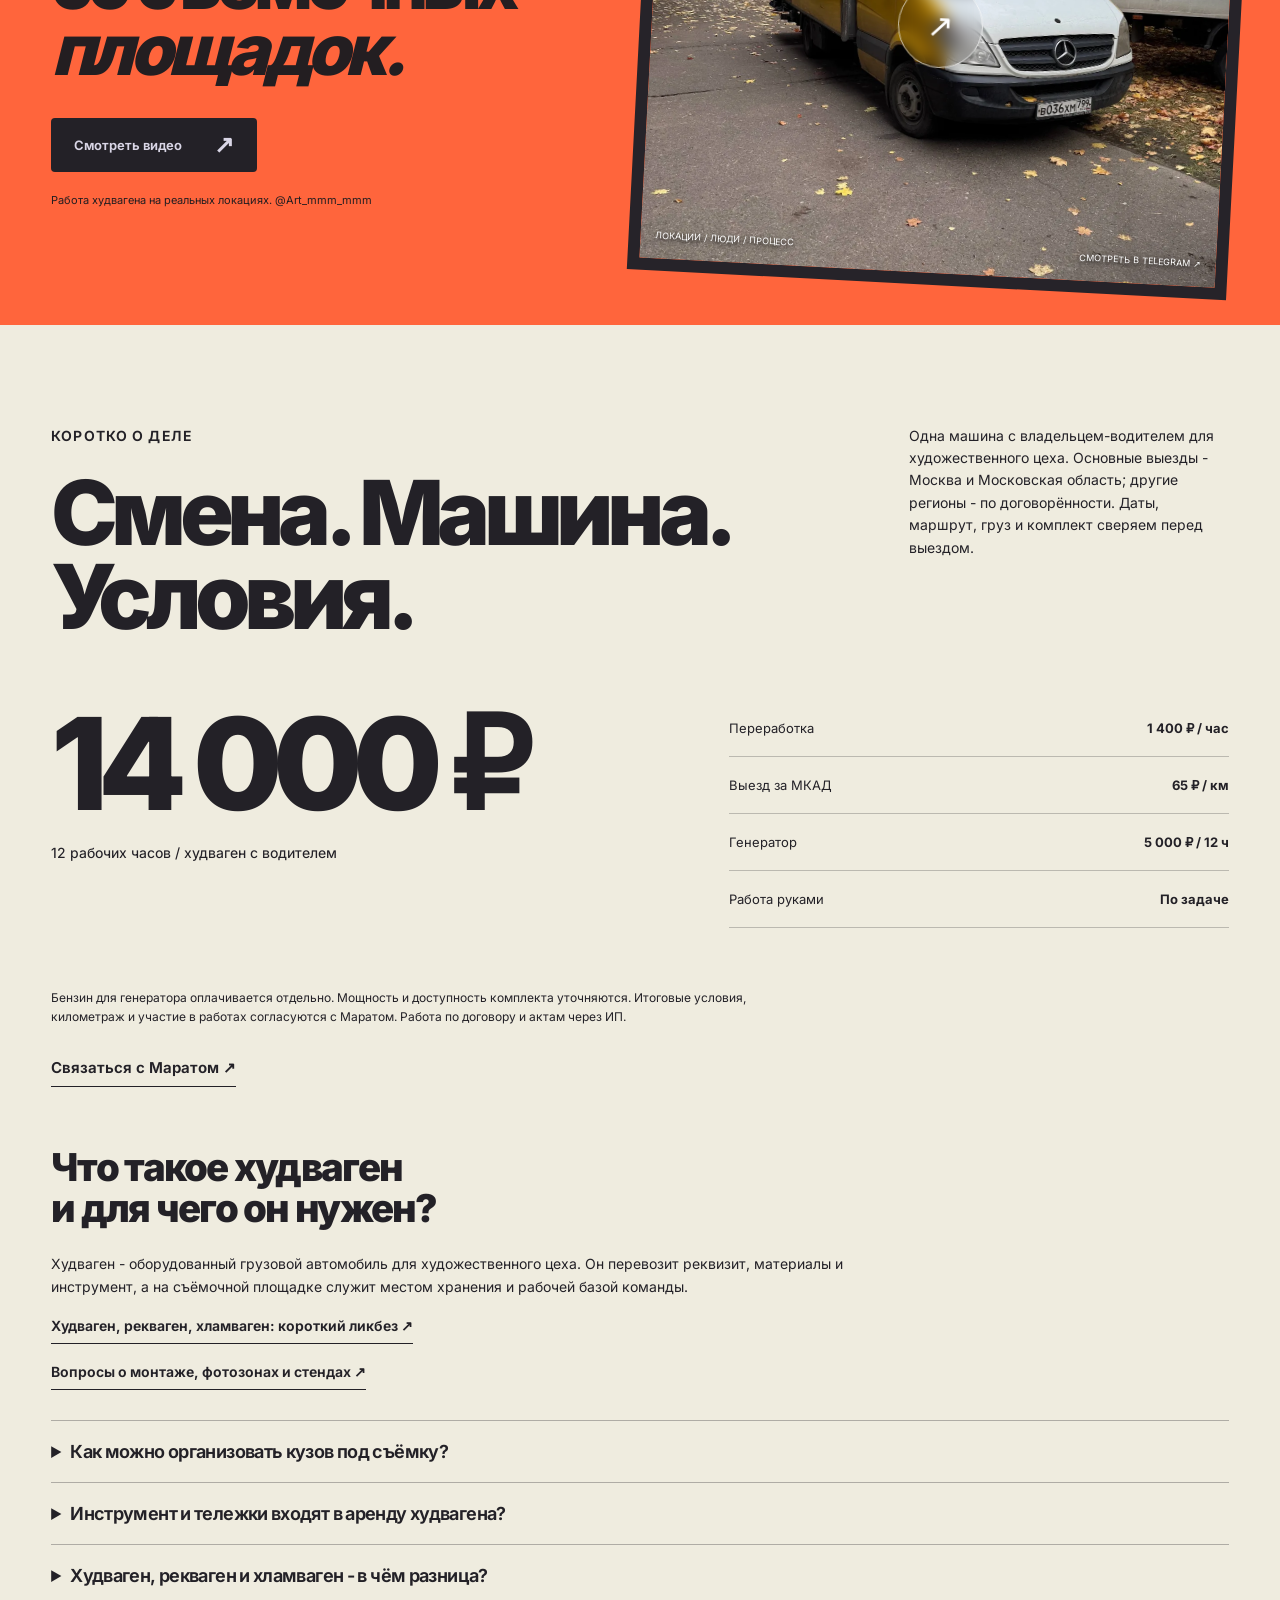
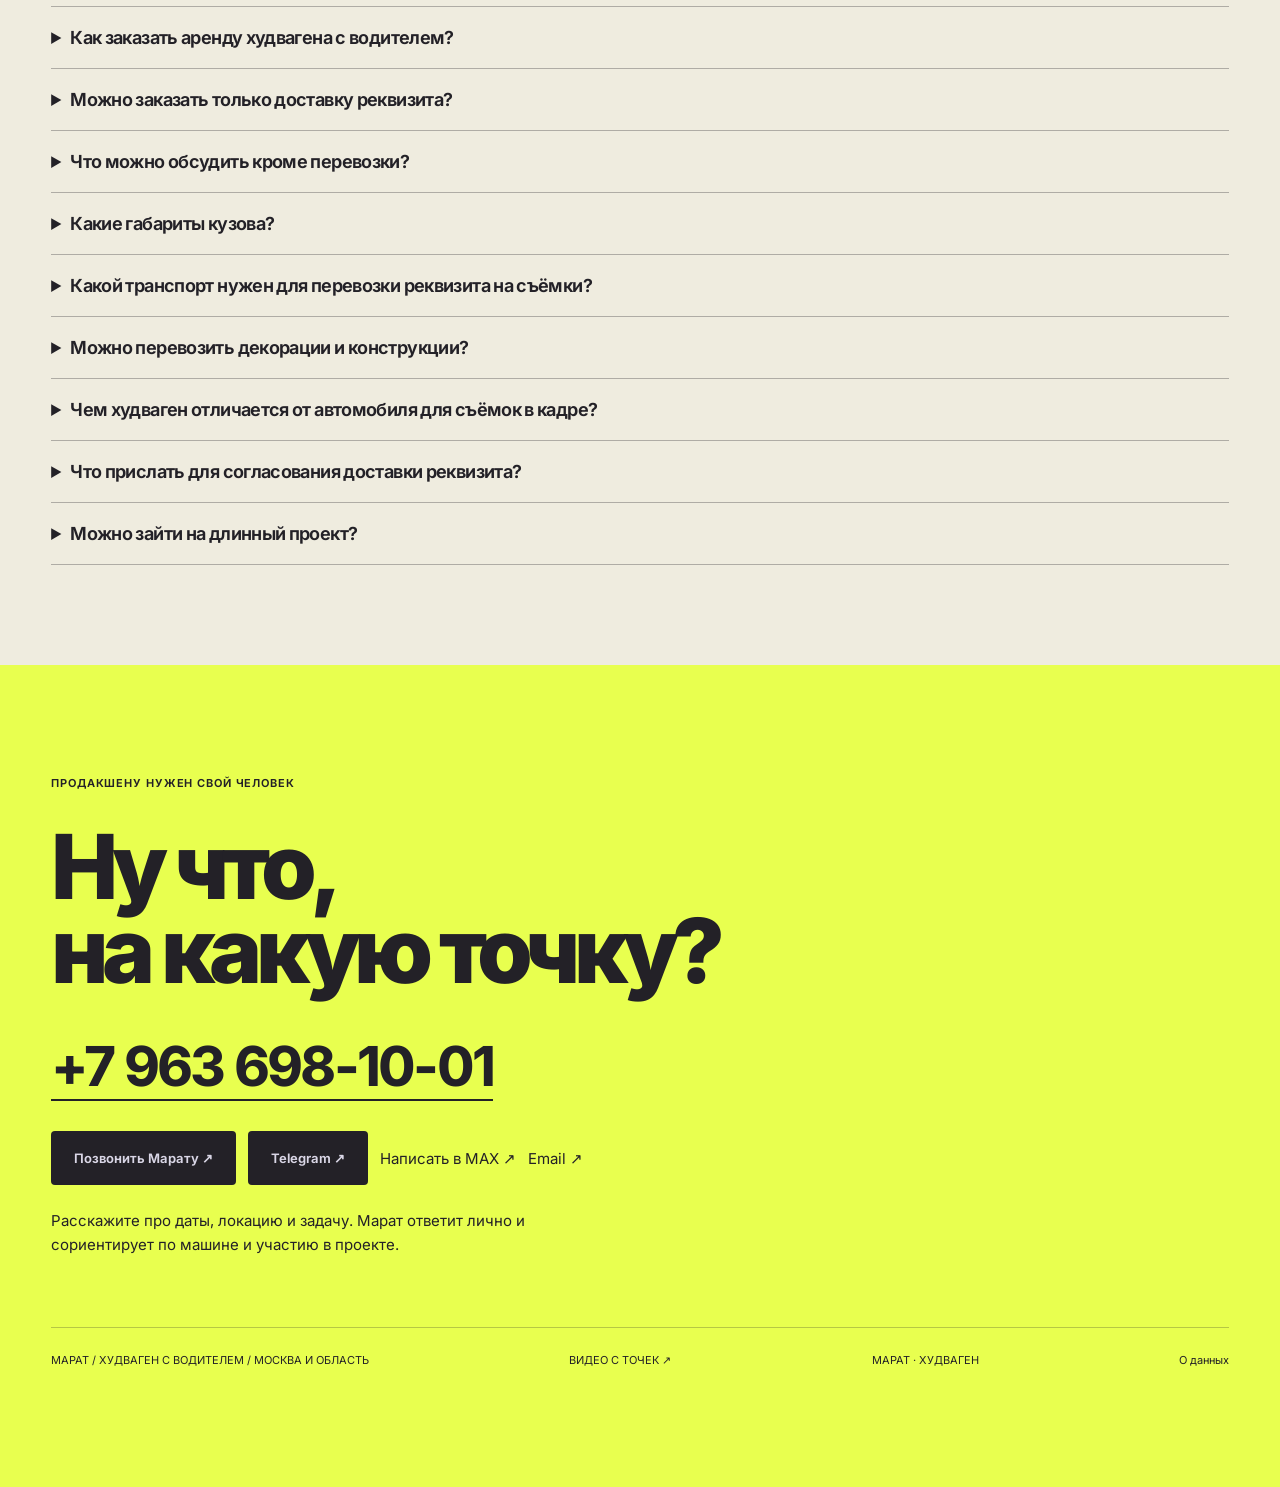
==== commit 96627cac: "Add illustrated explainer of hudwagen names and uses" ====
--- a/index.html
+++ b/index.html
@@ -29,4 +29,4 @@
 <figure class="photo-card equipment-card"><a data-photo href="site-final/assets/hudwagen-generator-1280.webp" aria-label="Увеличить фото: Генератор"><img src="site-final/assets/hudwagen-generator-640.webp" srcset="site-final/assets/hudwagen-generator-640.webp 640w, site-final/assets/hudwagen-generator-1280.webp 1280w" sizes="(max-width:700px) 44vw, (max-width:1000px) 45vw, 23vw" width="640" height="853" loading="lazy" decoding="async" alt="Жёлтый переносной генератор Huter в кузове худвагена"></a><figcaption><span class="photo-number">04 / ДОПОЛНИТЕЛЬНО</span><h3>Генератор</h3><p>Генератор обсуждается отдельно от базовой аренды машины. Мощность и доступность уточняйте перед выездом. <a href="#terms">Стоимость и условия ↗</a></p></figcaption></figure>
 </div>
 <p class="equipment-note">Фотографии показывают оснащение машины. Что потребуется именно вам и что входит в согласованную стоимость, уточните у Марата до заказа.</p>
-</section><section class="channel" id="channel"><div class="channel-copy reveal"><p class="eyebrow">ПОЛЕВЫЕ ЗАПИСКИ / TELEGRAM</p><h2>Видео<br>со съёмочных<br><em>площадок.</em></h2><a class="btn" href="https://t.me/Art_mmm_mmm" target="_blank" rel="noopener noreferrer">Смотреть видео <span class="arrow">↗</span></a><p class="caption">Работа худвагена на реальных локациях. @Art_mmm_mmm</p></div><a class="channel-photo" href="https://t.me/Art_mmm_mmm" target="_blank" rel="noopener noreferrer" aria-label="Смотреть видео с точек в Telegram-канале Марата"><img src="site-final/assets/van-autumn-1280.webp" width="1280" height="1707" loading="lazy" alt="Худваген Марата на осенней локации"><div class="play"><span aria-hidden="true">↗</span></div><div class="channel-photo-label"><span>ЛОКАЦИИ / ЛЮДИ / ПРОЦЕСС</span><span>СМОТРЕТЬ В TELEGRAM ↗</span></div></a></section><section class="details-section" id="terms"><div class="section-head reveal"><div><p class="eyebrow">КОРОТКО О ДЕЛЕ</p><h2 style="margin-top:24px">Смена. Машина.<br>Условия.</h2></div><p>Одна машина с владельцем-водителем для художественного цеха. Основные выезды - Москва и Московская область; другие регионы - по договорённости. Даты, маршрут, груз и комплект сверяем перед выездом.</p></div><div class="rates"><div class="base-rate">14 000 ₽<small>12 рабочих часов / худваген с водителем</small></div><div class="rate-rows"><div><span>Переработка</span><b>1 400 ₽ / час</b></div><div><span>Выезд за МКАД</span><b>65 ₽ / км</b></div><div><span>Генератор</span><b>5 000 ₽ / 12 ч</b></div><div><span>Работа руками</span><b>По задаче</b></div></div></div><p class="fine">Бензин для генератора оплачивается отдельно. Мощность и доступность комплекта уточняются. Итоговые условия, километраж и участие в работах согласуются с Маратом. Работа по договору и актам через ИП.</p><p class="brief-link"><a class="text-link" href="#contact">Связаться с Маратом ↗</a></p><div class="faq-intro" id="questions"><h2>Кинотранспорт для реквизита<br>и художественного цеха.</h2><p>Если вы ищете транспорт для съёмок, уточните задачу машины. Наш худваген с водителем перевозит реквизит и материалы, а кузов со стеллажами становится рабочей базой художественного цеха на площадке. Основные выезды - Москва и Московская область.</p><p><a class="text-link" href="/montazh-dekoracij/#questions">Вопросы о монтаже, фотозонах и стендах ↗</a></p></div><div class="faq"><details id="layout-question"><summary>Как можно организовать кузов под съёмку?</summary><p>На фотографиях показаны варианты со свободным проходом между стеллажами и с тележками у борта. Перед выездом обсудите с Маратом состав груза, его размеры и вес, нужное оснащение и рабочее пространство на площадке. <a href="#configuration">Посмотреть варианты организации кузова</a>.</p></details><details id="equipment-included"><summary>Инструмент и тележки входят в аренду худвагена?</summary><p>Нужный набор инструмента, тележки и условия их использования согласуются с Маратом перед заказом. Генератор оплачивается отдельно по указанным условиям. Монтаж и помощь руками также обсуждаются отдельно от аренды машины с водителем. <a href="#equipment">Фотографии оснащения</a>.</p></details><details><summary>Худваген, рекваген и хламваген - в чём разница?</summary><p>Худваген используют для перевозки реквизита и материалов художественного цеха и как рабочую базу на съёмочной площадке. Для транспорта реквизита также встречаются названия «рекваген» и «реквизитваген». «Хламваген» часто относится к хозяйственной части площадки, хотя у прокатчиков названия пересекаются. Наш Mercedes Sprinter с гидробортом работает с водителем в Москве и Московской области. При бронировании согласуем груз и задачи на площадке.</p></details><details><summary>Что такое худваген и для кого он нужен?</summary><p>Худваген - машина для художественного цеха на съёмках. В ней перевозят реквизит и материалы, а на площадке кузов со стеллажами становится рабочей базой команды. У Марата - один Mercedes Sprinter с гидробортом; он сам владелец и водитель. Основные выезды - Москва и Московская область.</p></details><details><summary>Как заказать аренду худвагена с водителем?</summary><p>Свяжитесь с Маратом по телефону, в Telegram или MAX. Сообщите даты съёмок, адреса, маршрут и состав груза. До заказа сверим габариты, вес, нужный комплект и итоговые условия. Базовая смена - 14 000 ₽ за 12 рабочих часов, машина и водитель. Свободные даты Марат подтвердит лично.</p></details><details><summary>Можно заказать только доставку реквизита?</summary><p>Обычно доставка реквизита и материалов входит в работу худвагена на съёмке. Отдельную доставку можно обсудить с Маратом по договорённости; маршрут, даты и стоимость согласуются заранее.</p></details><details><summary>Что можно обсудить кроме перевозки?</summary><p>С Маратом можно отдельно согласовать сборку и монтаж декораций, деревянных каркасов, подиумов, фотозон и выставочных стендов, обшивку тканью или пластиком и демонтаж. Можно заказать отдельный выезд без худвагена. Сварку и высотные работы Марат не выполняет. Объём, сроки и стоимость определяем по задаче. <a href="/montazh-dekoracij/">Подробнее о монтаже декораций</a>.</p></details><details><summary>Какие габариты кузова?</summary><p>Ориентир по данным владельца: 4,2 × 2,2 × 2,2 м. Точные размеры, допустимый вес и возможность перевозки конкретного груза нужно проверить с Маратом до заказа.</p></details><details id="props-logistics"><summary>Какой транспорт нужен для перевозки реквизита на съёмки?</summary><p>Для реквизита и материалов художественного цеха можно обсудить худваген с водителем. Перед выездом согласуйте состав груза, его размеры и вес, адреса сбора, время подачи и возврат после смены. Худваген Марата - Mercedes Sprinter со стеллажами и гидробортом.</p></details><details id="sets-delivery"><summary>Можно перевозить декорации и конструкции?</summary><p>Возможность перевозки конкретных декораций и конструкций согласуйте с Маратом по их габаритам и весу. Сообщите также условия погрузки, доступ к площадке и необходимость обратного вывоза. <a href="/montazh-dekoracij/">Сборку, монтаж и демонтаж</a> можно обсудить отдельно.</p></details><details id="film-vehicle"><summary>Чем худваген отличается от автомобиля для съёмок в кадре?</summary><p>Худваген Марата работает с реквизитом, материалами и художественным цехом. Если в запросе «аренда машины для съёмок» требуется автомобиль как часть сцены, уточните это отдельно: предложенная здесь услуга - худваген с водителем для работы команды на площадке.</p></details><details id="route-brief"><summary>Что прислать для согласования доставки реквизита?</summary><p>Даты, адреса, состав груза, фотографии, размеры и вес, время подачи, условия погрузки и доступ на площадку. Сообщите, нужен ли возврат после смены. Маршрут, возможность перевозки и стоимость согласуйте до заказа.</p></details><details><summary>Можно зайти на длинный проект?</summary><p>Да, можно обсудить проект на 2-3 месяца. Свободные даты и условия участия Марат подтвердит лично.</p></details></div></section><section class="contact-section" id="contact"><p class="eyebrow">ПРОДАКШЕНУ НУЖЕН СВОЙ ЧЕЛОВЕК</p><h2>Ну что,<br>на какую точку?</h2><a class="contact-number" href="tel:+79636981001">+7 963 698-10-01</a><div class="contact-links"><a class="btn" href="tel:+79636981001">Позвонить Марату ↗</a><a class="btn" href="https://t.me/+79636981001" target="_blank" rel="noopener noreferrer">Telegram ↗</a><a href="https://max.ru/u/f9LHodD0cOJyWwkVK0IOzBzi9cnYJhqR4KUHkZVEpKO9ZInxwAOQDD3dlvk" target="_blank" rel="noopener noreferrer">Написать в MAX ↗</a><a href="mailto:mmm_mmm@mail.ru">Email ↗</a></div><p class="context">Расскажите про даты, локацию и задачу. Марат ответит лично и сориентирует по машине и участию в проекте.</p><div class="footer-note"><span>МАРАТ / ХУДВАГЕН С ВОДИТЕЛЕМ / МОСКВА И ОБЛАСТЬ</span><a href="https://t.me/Art_mmm_mmm" target="_blank" rel="noopener noreferrer">ВИДЕО С ТОЧЕК ↗</a><span>МАРАТ · ХУДВАГЕН</span><a href="site-final/privacy.html">О данных</a></div></section></main><dialog class="photo-dialog" id="photo-dialog" aria-label="Фотографии худвагена"><div class="photo-dialog-top"><p id="photo-caption"></p><button type="button" id="photo-close" aria-label="Закрыть фотографию">Закрыть ×</button></div><img id="photo-large" alt=""><div class="photo-dialog-controls"><button type="button" id="photo-prev" aria-label="Предыдущая фотография">←</button><span id="photo-counter"></span><button type="button" id="photo-next" aria-label="Следующая фотография">→</button></div></dialog><nav class="contact-dock" aria-label="Связаться с Маратом"><a class="dock-call" href="tel:+79636981001" aria-label="Позвонить Марату: +7 963 698-10-01">↗ <span class="phone-word">Позвонить</span><span class="mobile-word">Звонок</span></a><a href="https://t.me/+79636981001" target="_blank" rel="noopener noreferrer">Telegram</a><a href="https://max.ru/u/f9LHodD0cOJyWwkVK0IOzBzi9cnYJhqR4KUHkZVEpKO9ZInxwAOQDD3dlvk" target="_blank" rel="noopener noreferrer" aria-label="Написать Марату в MAX">MAX</a></nav><script src="concepts/shared/experience.js" defer></script><script src="concepts/shared/van-3d.js?v=photos20261013" defer></script><noscript><style>.edit-nav,.edit-timeline,.clapper-button,.b-stops{display:none}.map-node{pointer-events:none}</style></noscript><script src="site-final/site.js" defer></script><script src="site-final/consent-metrika.js?v=20261004-goals" defer></script><a class="back-to-top" href="#top" aria-label="Наверх, к разделам сайта" hidden><span aria-hidden="true">↑</span> Наверх</a></body></html>
+</section><section class="channel" id="channel"><div class="channel-copy reveal"><p class="eyebrow">ПОЛЕВЫЕ ЗАПИСКИ / TELEGRAM</p><h2>Видео<br>со съёмочных<br><em>площадок.</em></h2><a class="btn" href="https://t.me/Art_mmm_mmm" target="_blank" rel="noopener noreferrer">Смотреть видео <span class="arrow">↗</span></a><p class="caption">Работа худвагена на реальных локациях. @Art_mmm_mmm</p></div><a class="channel-photo" href="https://t.me/Art_mmm_mmm" target="_blank" rel="noopener noreferrer" aria-label="Смотреть видео с точек в Telegram-канале Марата"><img src="site-final/assets/van-autumn-1280.webp" width="1280" height="1707" loading="lazy" alt="Худваген Марата на осенней локации"><div class="play"><span aria-hidden="true">↗</span></div><div class="channel-photo-label"><span>ЛОКАЦИИ / ЛЮДИ / ПРОЦЕСС</span><span>СМОТРЕТЬ В TELEGRAM ↗</span></div></a></section><section class="details-section" id="terms"><div class="section-head reveal"><div><p class="eyebrow">КОРОТКО О ДЕЛЕ</p><h2 style="margin-top:24px">Смена. Машина.<br>Условия.</h2></div><p>Одна машина с владельцем-водителем для художественного цеха. Основные выезды - Москва и Московская область; другие регионы - по договорённости. Даты, маршрут, груз и комплект сверяем перед выездом.</p></div><div class="rates"><div class="base-rate">14 000 ₽<small>12 рабочих часов / худваген с водителем</small></div><div class="rate-rows"><div><span>Переработка</span><b>1 400 ₽ / час</b></div><div><span>Выезд за МКАД</span><b>65 ₽ / км</b></div><div><span>Генератор</span><b>5 000 ₽ / 12 ч</b></div><div><span>Работа руками</span><b>По задаче</b></div></div></div><p class="fine">Бензин для генератора оплачивается отдельно. Мощность и доступность комплекта уточняются. Итоговые условия, километраж и участие в работах согласуются с Маратом. Работа по договору и актам через ИП.</p><p class="brief-link"><a class="text-link" href="#contact">Связаться с Маратом ↗</a></p><div class="faq-intro" id="questions"><h2 id="what-is-hudwagen">Что такое худваген<br>и для чего он нужен?</h2><p>Худваген - оборудованный грузовой автомобиль для художественного цеха. Он перевозит реквизит, материалы и инструмент, а на съёмочной площадке служит местом хранения и рабочей базой команды.</p><p><a class="text-link" href="/chto-takoe-hudvagen/">Худваген, рекваген, хламваген: короткий ликбез ↗</a></p><p><a class="text-link" href="/montazh-dekoracij/#questions">Вопросы о монтаже, фотозонах и стендах ↗</a></p></div><div class="faq"><details id="layout-question"><summary>Как можно организовать кузов под съёмку?</summary><p>На фотографиях показаны варианты со свободным проходом между стеллажами и с тележками у борта. Перед выездом обсудите с Маратом состав груза, его размеры и вес, нужное оснащение и рабочее пространство на площадке. <a href="#configuration">Посмотреть варианты организации кузова</a>.</p></details><details id="equipment-included"><summary>Инструмент и тележки входят в аренду худвагена?</summary><p>Нужный набор инструмента, тележки и условия их использования согласуются с Маратом перед заказом. Генератор оплачивается отдельно по указанным условиям. Монтаж и помощь руками также обсуждаются отдельно от аренды машины с водителем. <a href="#equipment">Фотографии оснащения</a>.</p></details><details><summary>Худваген, рекваген и хламваген - в чём разница?</summary><p>Худваген используют для перевозки реквизита и материалов художественного цеха и как рабочую базу на съёмочной площадке. Для транспорта реквизита также встречаются названия «рекваген» и «реквизитваген». «Хламваген» часто относится к хозяйственной части площадки, хотя у прокатчиков названия пересекаются. Наш Mercedes Sprinter с гидробортом работает с водителем в Москве и Московской области. При бронировании согласуем груз и задачи на площадке. <a href="/chto-takoe-hudvagen/#names">Подробнее о названиях и отличиях</a>.</p></details><details><summary>Как заказать аренду худвагена с водителем?</summary><p>Свяжитесь с Маратом по телефону, в Telegram или MAX. Сообщите даты съёмок, адреса, маршрут и состав груза. До заказа сверим габариты, вес, нужный комплект и итоговые условия. Базовая смена - 14 000 ₽ за 12 рабочих часов, машина и водитель. Свободные даты Марат подтвердит лично.</p></details><details><summary>Можно заказать только доставку реквизита?</summary><p>Обычно доставка реквизита и материалов входит в работу худвагена на съёмке. Отдельную доставку можно обсудить с Маратом по договорённости; маршрут, даты и стоимость согласуются заранее.</p></details><details><summary>Что можно обсудить кроме перевозки?</summary><p>С Маратом можно отдельно согласовать сборку и монтаж декораций, деревянных каркасов, подиумов, фотозон и выставочных стендов, обшивку тканью или пластиком и демонтаж. Можно заказать отдельный выезд без худвагена. Сварку и высотные работы Марат не выполняет. Объём, сроки и стоимость определяем по задаче. <a href="/montazh-dekoracij/">Подробнее о монтаже декораций</a>.</p></details><details><summary>Какие габариты кузова?</summary><p>Ориентир по данным владельца: 4,2 × 2,2 × 2,2 м. Точные размеры, допустимый вес и возможность перевозки конкретного груза нужно проверить с Маратом до заказа.</p></details><details id="props-logistics"><summary>Какой транспорт нужен для перевозки реквизита на съёмки?</summary><p>Для реквизита и материалов художественного цеха можно обсудить худваген с водителем. Перед выездом согласуйте состав груза, его размеры и вес, адреса сбора, время подачи и возврат после смены. Худваген Марата - Mercedes Sprinter со стеллажами и гидробортом.</p></details><details id="sets-delivery"><summary>Можно перевозить декорации и конструкции?</summary><p>Возможность перевозки конкретных декораций и конструкций согласуйте с Маратом по их габаритам и весу. Сообщите также условия погрузки, доступ к площадке и необходимость обратного вывоза. <a href="/montazh-dekoracij/">Сборку, монтаж и демонтаж</a> можно обсудить отдельно.</p></details><details id="film-vehicle"><summary>Чем худваген отличается от автомобиля для съёмок в кадре?</summary><p>Худваген Марата работает с реквизитом, материалами и художественным цехом. Если в запросе «аренда машины для съёмок» требуется автомобиль как часть сцены, уточните это отдельно: предложенная здесь услуга - худваген с водителем для работы команды на площадке.</p></details><details id="route-brief"><summary>Что прислать для согласования доставки реквизита?</summary><p>Даты, адреса, состав груза, фотографии, размеры и вес, время подачи, условия погрузки и доступ на площадку. Сообщите, нужен ли возврат после смены. Маршрут, возможность перевозки и стоимость согласуйте до заказа.</p></details><details><summary>Можно зайти на длинный проект?</summary><p>Да, можно обсудить проект на 2-3 месяца. Свободные даты и условия участия Марат подтвердит лично.</p></details></div></section><section class="contact-section" id="contact"><p class="eyebrow">ПРОДАКШЕНУ НУЖЕН СВОЙ ЧЕЛОВЕК</p><h2>Ну что,<br>на какую точку?</h2><a class="contact-number" href="tel:+79636981001">+7 963 698-10-01</a><div class="contact-links"><a class="btn" href="tel:+79636981001">Позвонить Марату ↗</a><a class="btn" href="https://t.me/+79636981001" target="_blank" rel="noopener noreferrer">Telegram ↗</a><a href="https://max.ru/u/f9LHodD0cOJyWwkVK0IOzBzi9cnYJhqR4KUHkZVEpKO9ZInxwAOQDD3dlvk" target="_blank" rel="noopener noreferrer">Написать в MAX ↗</a><a href="mailto:mmm_mmm@mail.ru">Email ↗</a></div><p class="context">Расскажите про даты, локацию и задачу. Марат ответит лично и сориентирует по машине и участию в проекте.</p><div class="footer-note"><span>МАРАТ / ХУДВАГЕН С ВОДИТЕЛЕМ / МОСКВА И ОБЛАСТЬ</span><a href="https://t.me/Art_mmm_mmm" target="_blank" rel="noopener noreferrer">ВИДЕО С ТОЧЕК ↗</a><span>МАРАТ · ХУДВАГЕН</span><a href="site-final/privacy.html">О данных</a></div></section></main><dialog class="photo-dialog" id="photo-dialog" aria-label="Фотографии худвагена"><div class="photo-dialog-top"><p id="photo-caption"></p><button type="button" id="photo-close" aria-label="Закрыть фотографию">Закрыть ×</button></div><img id="photo-large" alt=""><div class="photo-dialog-controls"><button type="button" id="photo-prev" aria-label="Предыдущая фотография">←</button><span id="photo-counter"></span><button type="button" id="photo-next" aria-label="Следующая фотография">→</button></div></dialog><nav class="contact-dock" aria-label="Связаться с Маратом"><a class="dock-call" href="tel:+79636981001" aria-label="Позвонить Марату: +7 963 698-10-01">↗ <span class="phone-word">Позвонить</span><span class="mobile-word">Звонок</span></a><a href="https://t.me/+79636981001" target="_blank" rel="noopener noreferrer">Telegram</a><a href="https://max.ru/u/f9LHodD0cOJyWwkVK0IOzBzi9cnYJhqR4KUHkZVEpKO9ZInxwAOQDD3dlvk" target="_blank" rel="noopener noreferrer" aria-label="Написать Марату в MAX">MAX</a></nav><script src="concepts/shared/experience.js" defer></script><script src="concepts/shared/van-3d.js?v=photos20261013" defer></script><noscript><style>.edit-nav,.edit-timeline,.clapper-button,.b-stops{display:none}.map-node{pointer-events:none}</style></noscript><script src="site-final/site.js" defer></script><script src="site-final/consent-metrika.js?v=20261004-goals" defer></script><a class="back-to-top" href="#top" aria-label="Наверх, к разделам сайта" hidden><span aria-hidden="true">↑</span> Наверх</a></body></html>
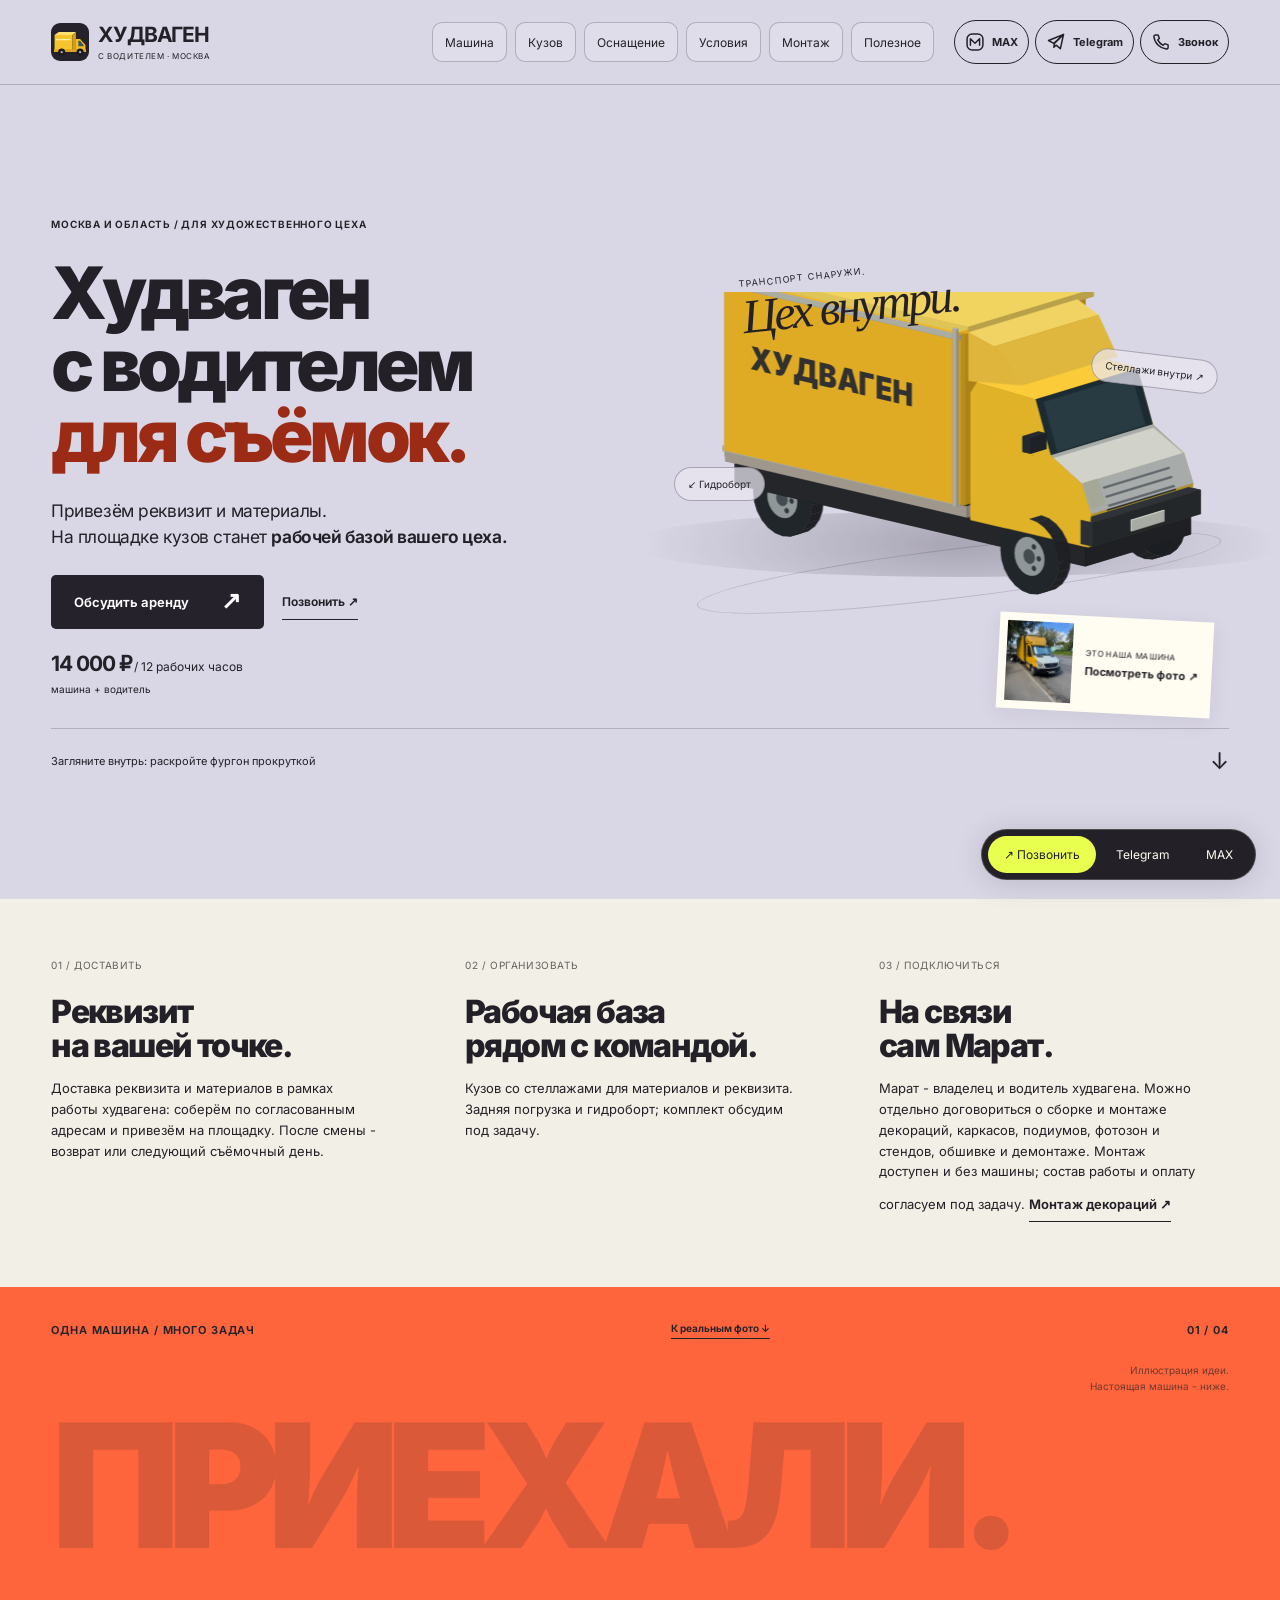
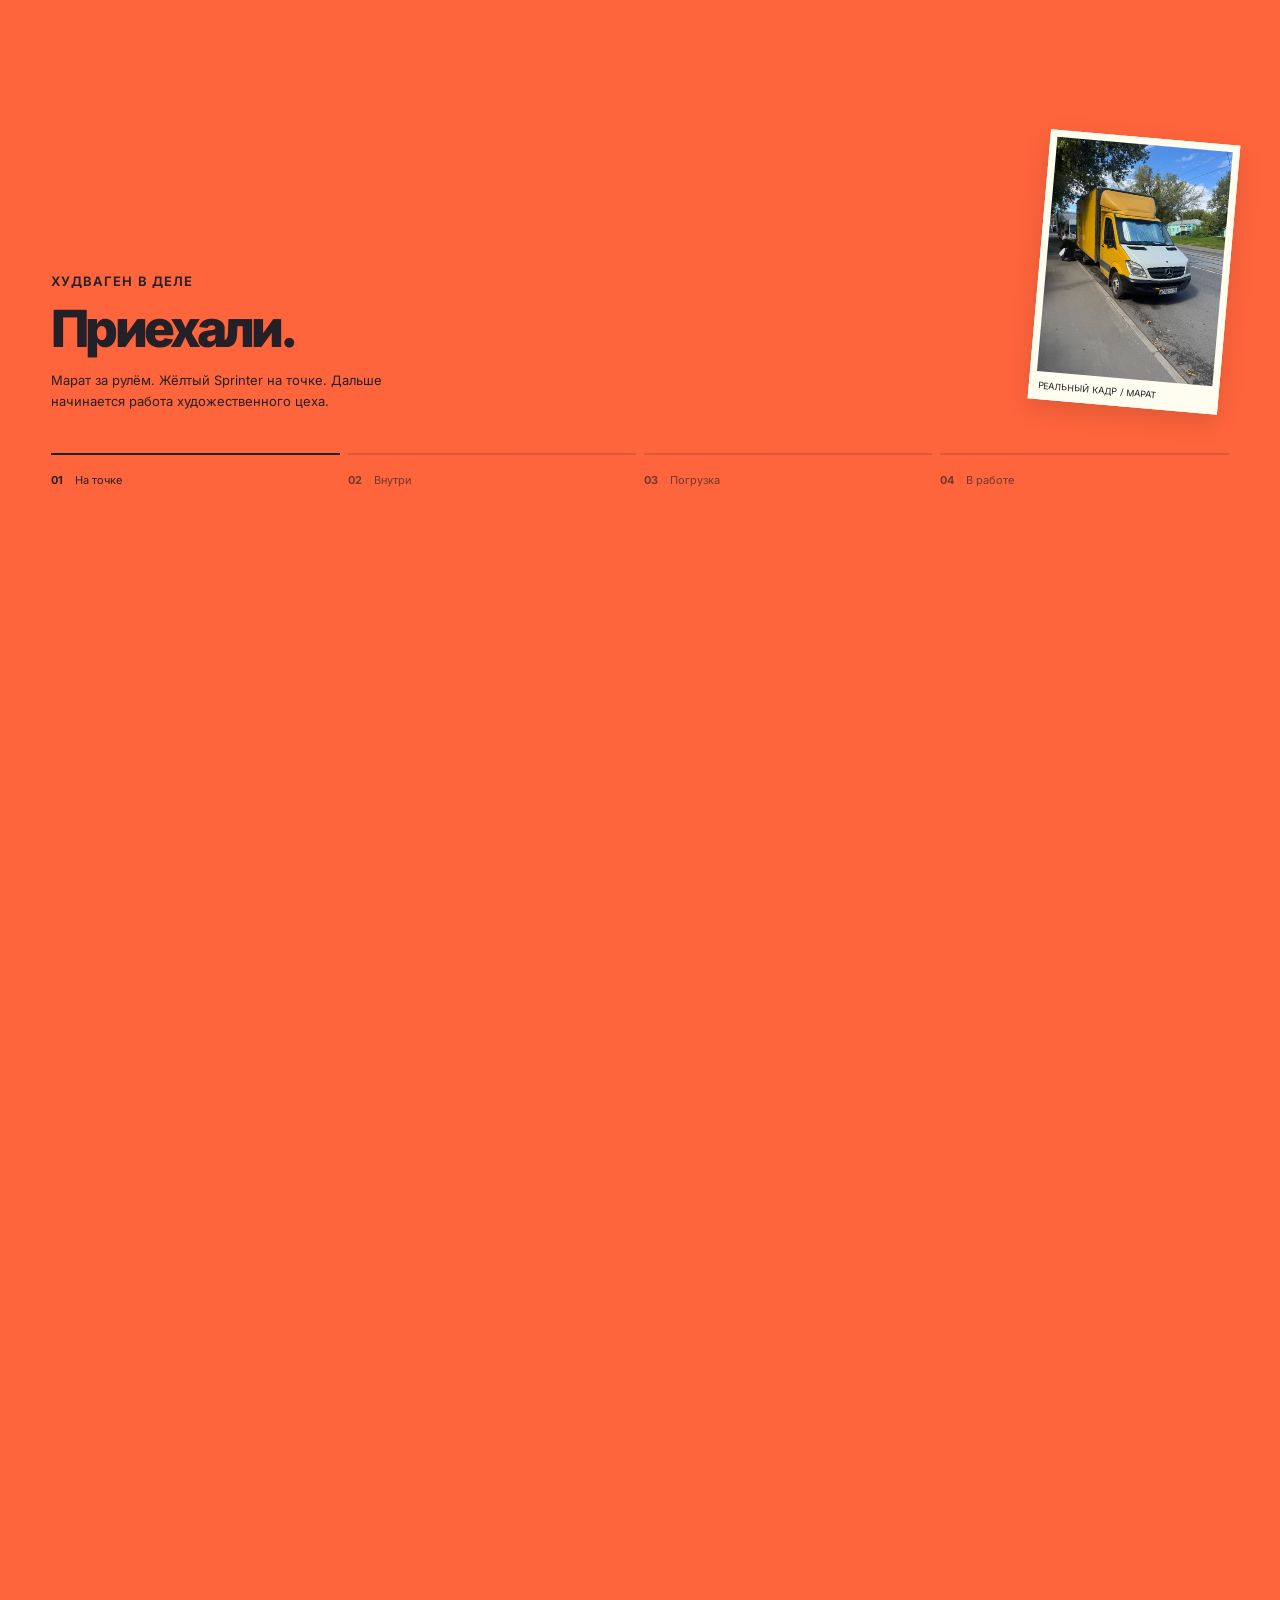
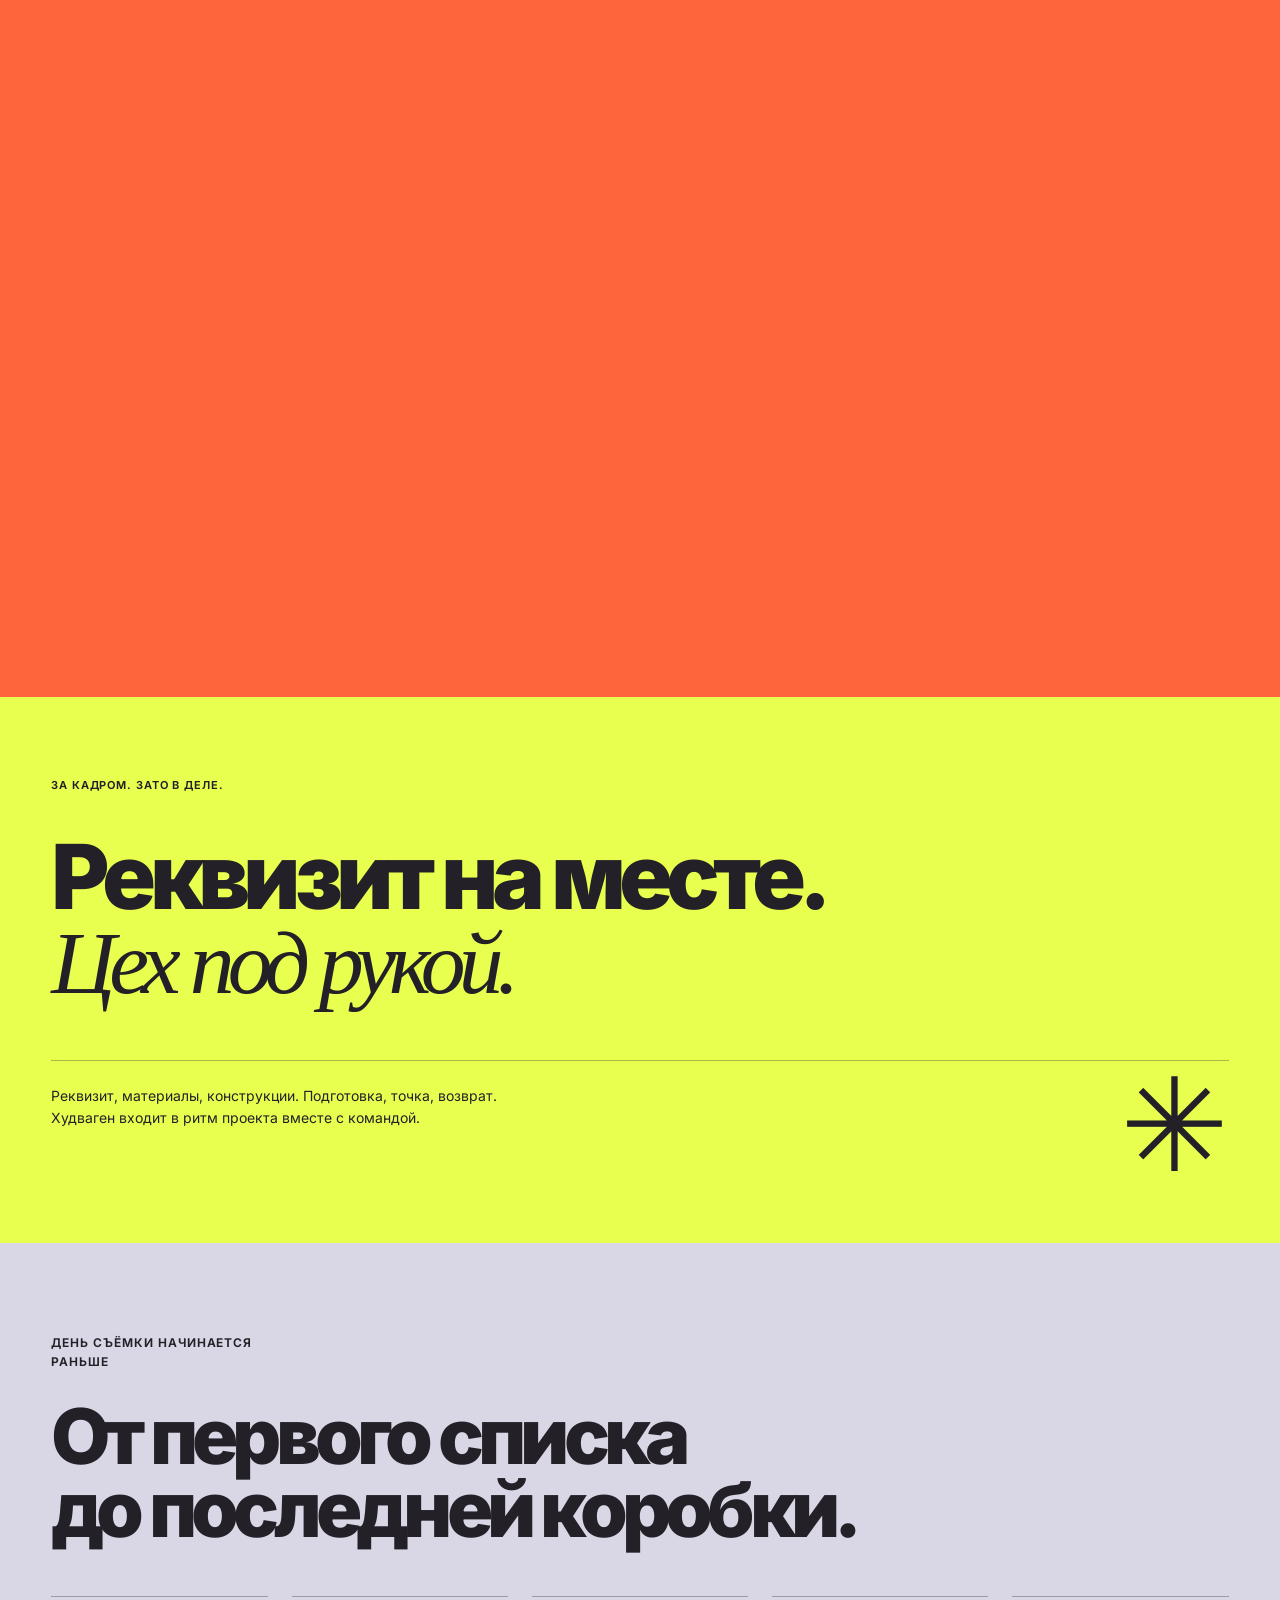
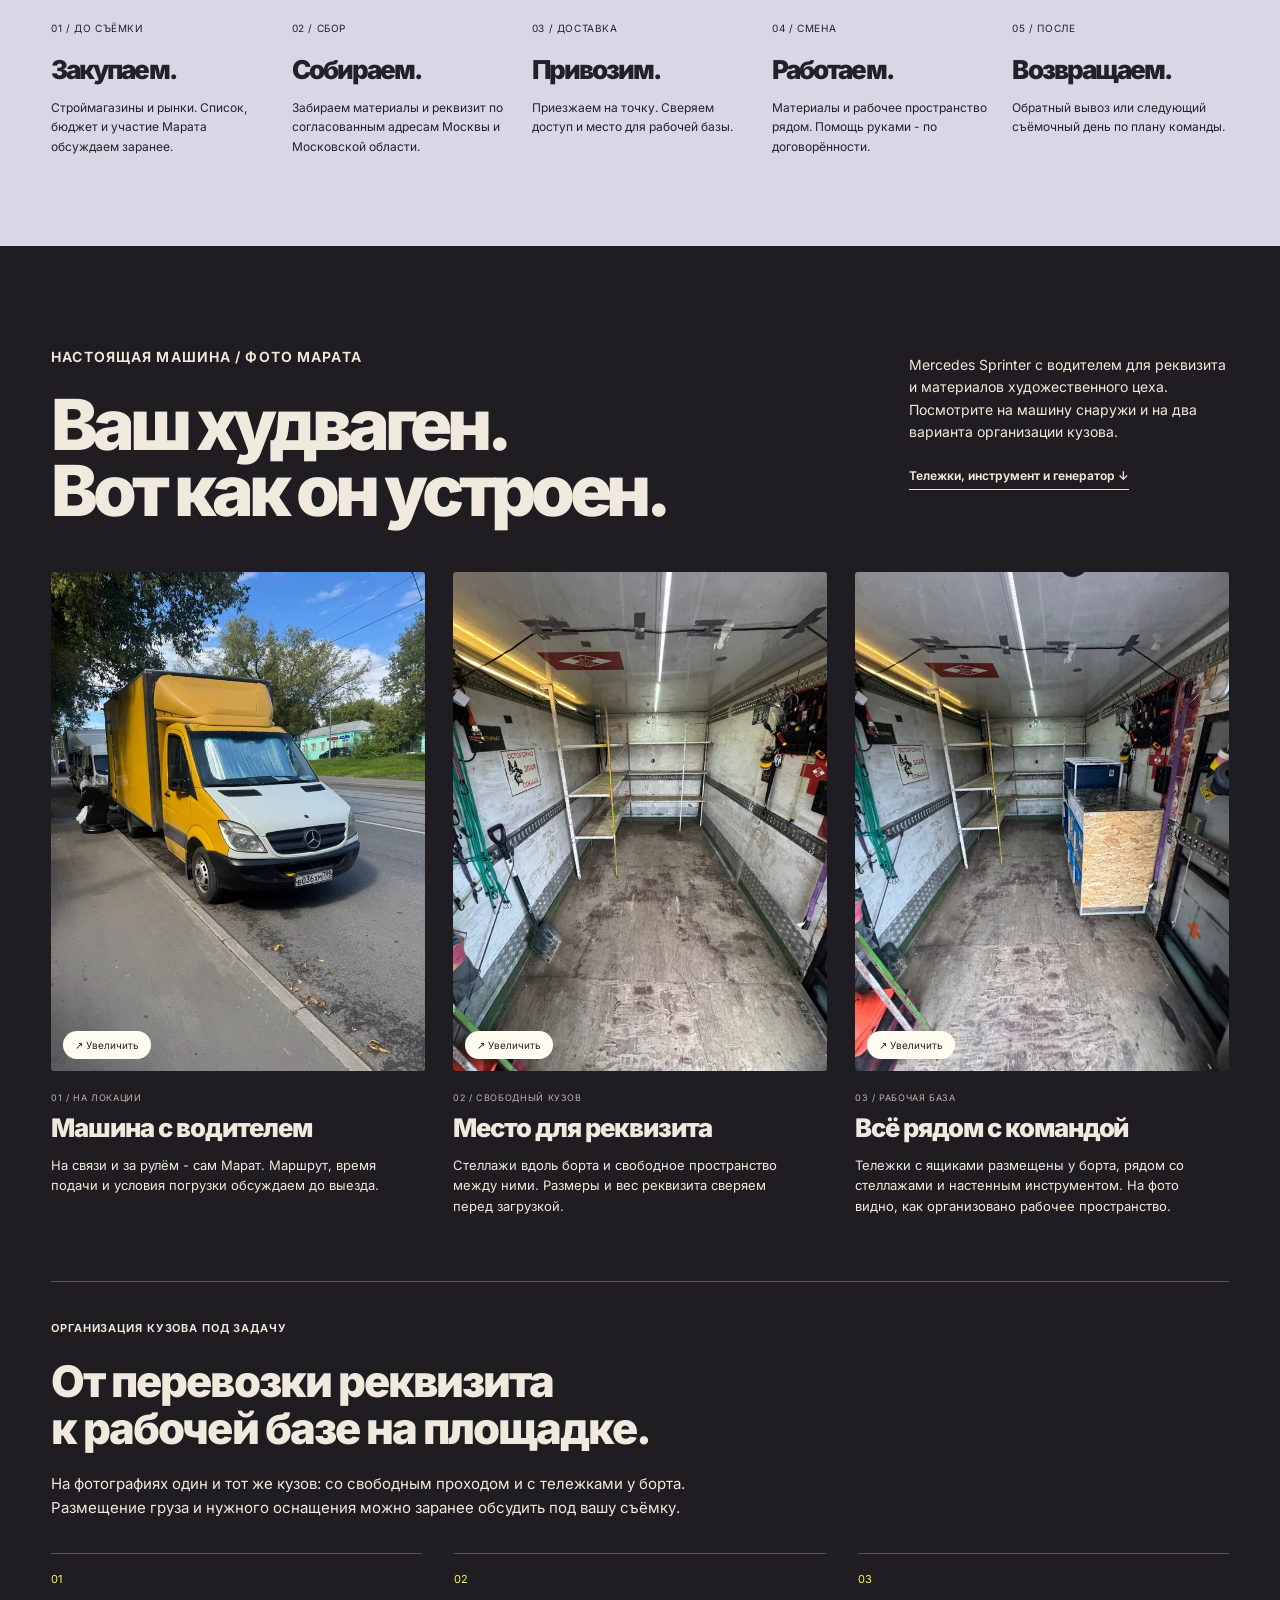
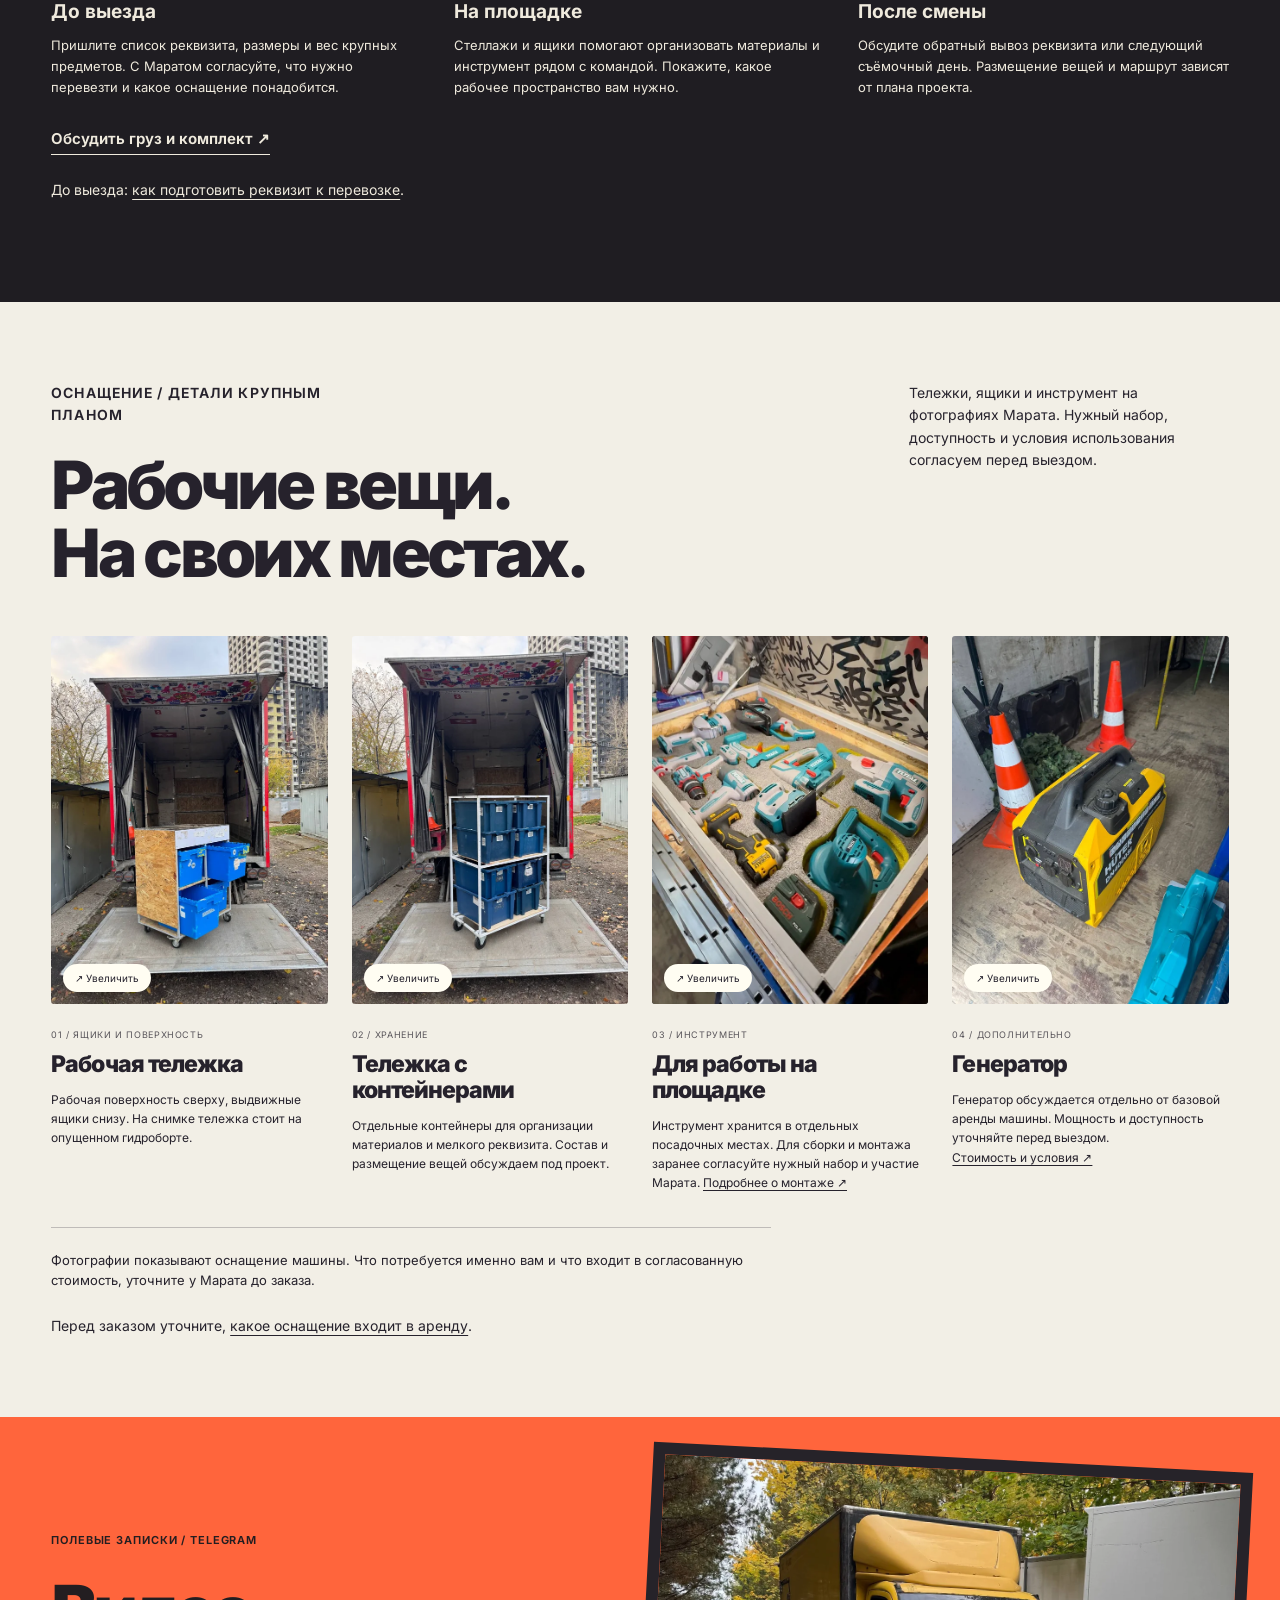
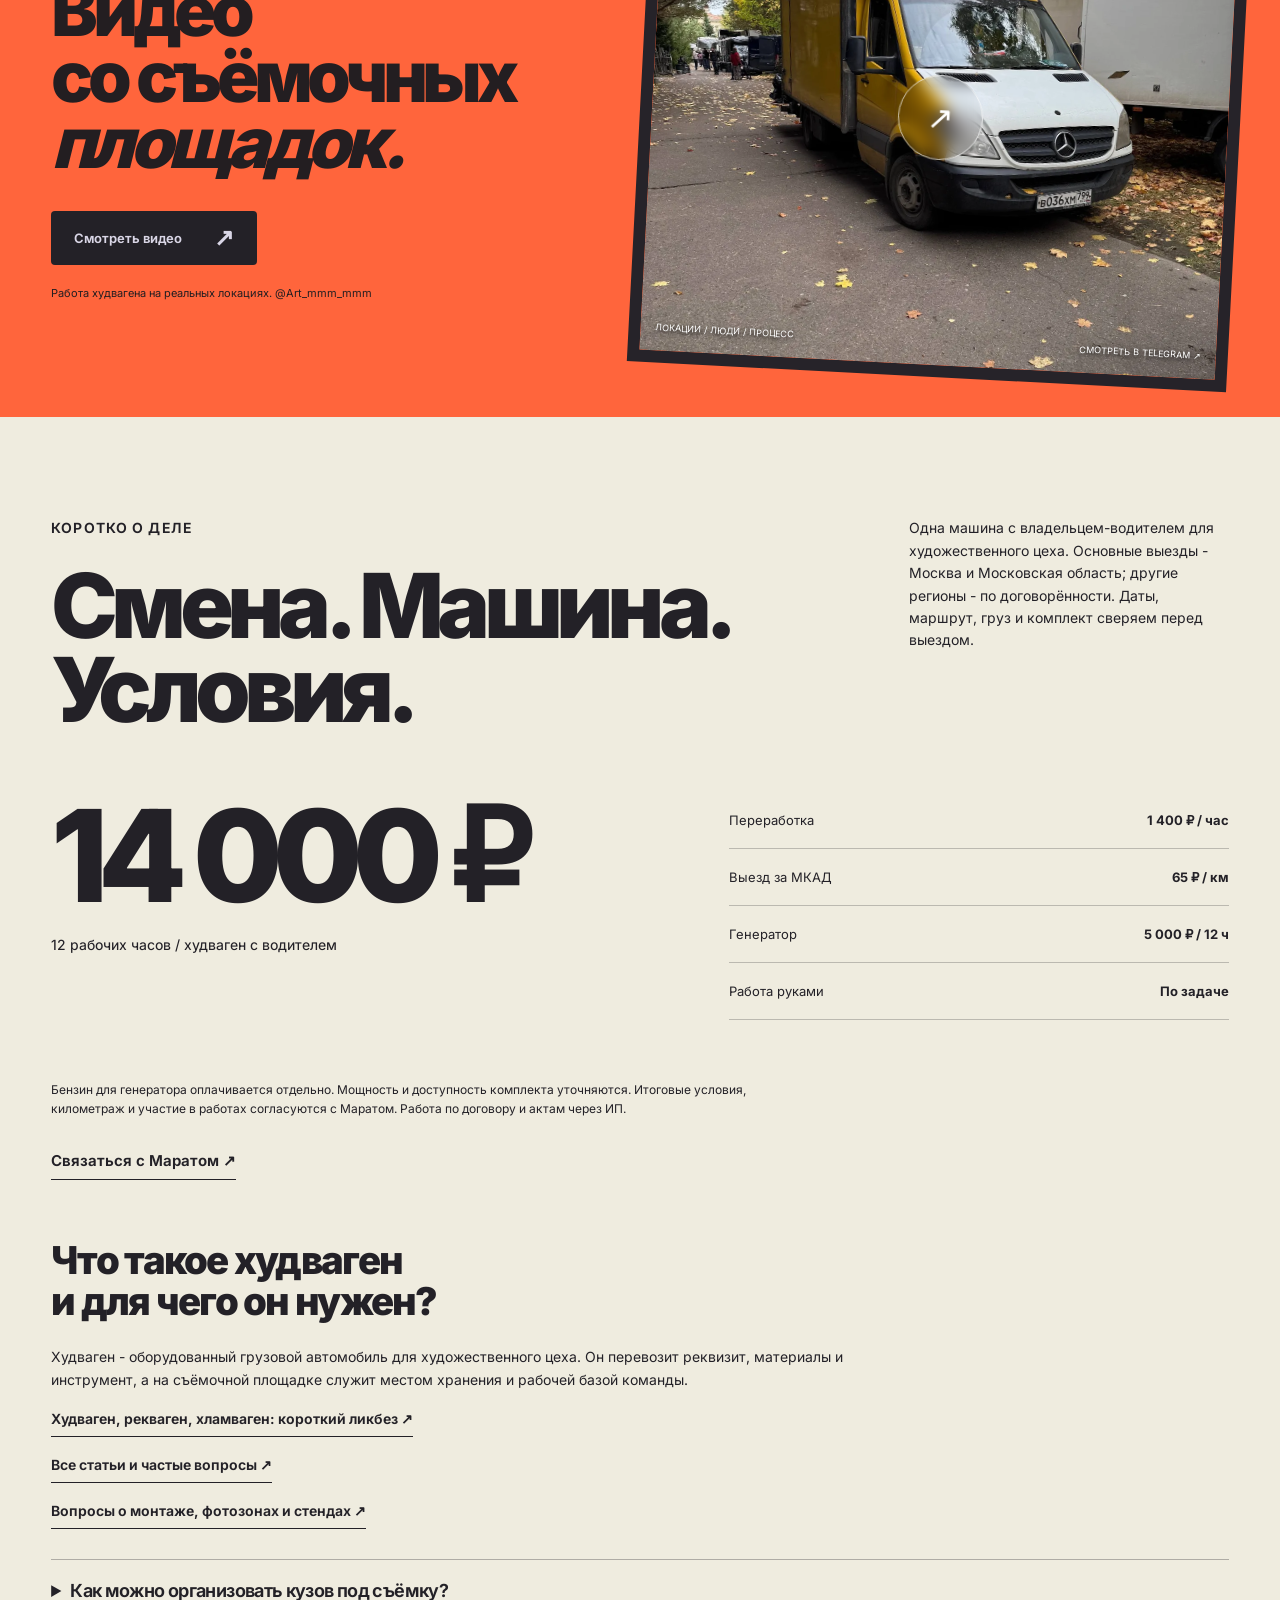
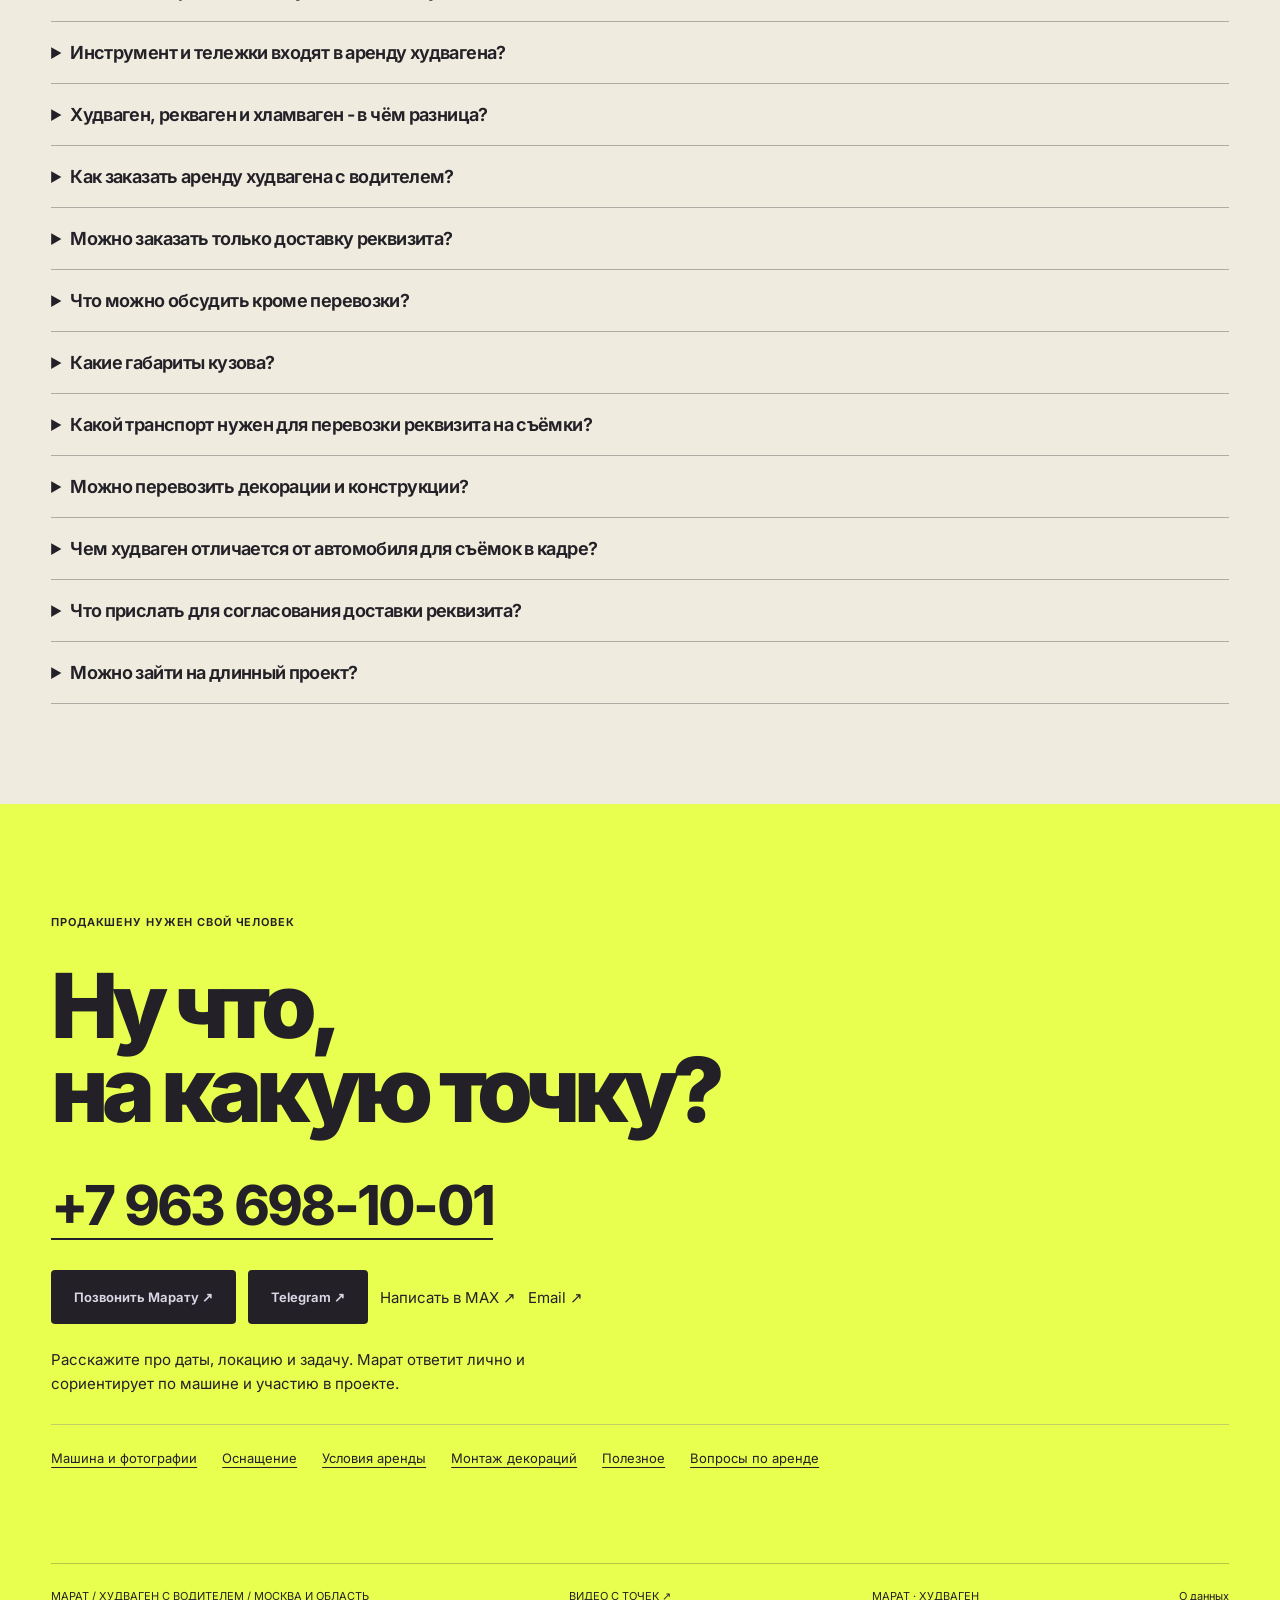
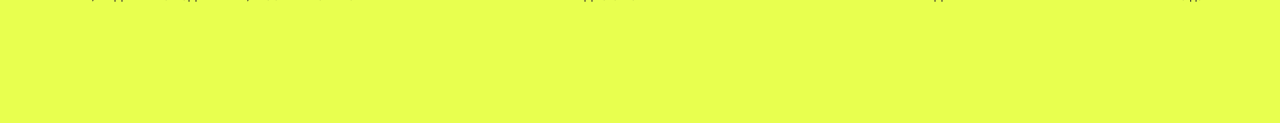
==== commit b9ee4032: "Add useful guides hub and contextual site navigation" ====
--- a/index.html
+++ b/index.html
@@ -1,4 +1,4 @@
-<!doctype html><html lang="ru"><head><meta charset="utf-8"><meta name="viewport" content="width=device-width, initial-scale=1"><meta name="theme-color" content="#d9d6e6"><meta name="robots" content="index, follow"><title>Худваген с водителем для съёмок в Москве и области</title><meta name="description" content="Худваген с водителем для съёмок в Москве и Московской области. Доставка реквизита и рабочая база цеха на площадке. 14 000 ₽ за 12 часов. Другие регионы - по договорённости."><link rel="icon" href="site-final/assets/mark.svg?v=truck1" type="image/svg+xml"><link rel="stylesheet" href="concepts/shared/experience.css"><link rel="stylesheet" href="site-final/site.css?v=anchors20261013"><script>document.documentElement.classList.add('js');</script><link rel="preload" href="/assets/fonts/inter-cyrillic.woff2" as="font" type="font/woff2" crossorigin><link rel="preload" href="/assets/fonts/inter-latin.woff2" as="font" type="font/woff2" crossorigin><meta name="google-site-verification" content="45elNNG8BrgIkGtdTU1rNOU9ofnVS_W5yNoBzaA8YkQ"><meta name="msvalidate.01" content="0E4416C4B03A6BF2098DD58C9A2425C0"><link rel="canonical" href="https://www.hudwagen.ru/"><meta property="og:type" content="website"><meta property="og:locale" content="ru_RU"><meta property="og:title" content="Худваген с водителем для съёмок в Москве и области"><meta property="og:description" content="Худваген с водителем для съёмок в Москве и Московской области. Доставка реквизита и рабочая база цеха на площадке. 14 000 ₽ за 12 часов. Другие регионы - по договорённости."><meta property="og:url" content="https://www.hudwagen.ru/"><meta property="og:image" content="https://www.hudwagen.ru/site-final/assets/van-city-1280.webp"><script type="application/ld+json">{"@context":"https://schema.org","@type":"Service","@id":"https://www.hudwagen.ru/#service","name":"Худваген с водителем для съёмок","serviceType":"Худваген с водителем для художественного цеха","description":"Худваген с водителем, доставка реквизита и материалов и рабочая база на съёмочной площадке. Москва и Московская область; другие регионы по договорённости.","url":"https://www.hudwagen.ru/","provider":{"@type":"Person","name":"Марат","telephone":"+79636981001"},"areaServed":[{"@type":"City","name":"Москва"},{"@type":"AdministrativeArea","name":"Московская область"}]}</script><link rel="stylesheet" href="/site-final/navigation.css?v=controls20261013"><script src="/site-final/navigation.js?v=controls20261013" defer></script></head><body class="experience-c is-final"><a class="skip" href="#main">К содержанию</a><header class="topbar site-topbar" id="top" tabindex="-1"><a class="brand" href="#main"><img class="brand-truck" src="site-final/assets/mark.svg" alt="" width="38" height="38"><span><b>ХУДВАГЕН</b><small>С ВОДИТЕЛЕМ · МОСКВА</small></span></a><nav class="top-links" aria-label="Разделы сайта"><a class="nav-section" href="#real">Машина</a><a class="nav-section" href="#configuration">Кузов</a><a class="nav-section" href="#equipment">Оснащение</a><a class="nav-section" href="#terms">Условия</a><a class="nav-section" href="/montazh-dekoracij/">Монтаж</a><a class="nav-section" href="#questions">Вопросы</a></nav><div class="header-contacts" role="group" aria-label="Связаться с Маратом"><a class="header-contact" href="https://max.ru/u/f9LHodD0cOJyWwkVK0IOzBzi9cnYJhqR4KUHkZVEpKO9ZInxwAOQDD3dlvk" target="_blank" rel="noopener noreferrer" aria-label="Написать Марату в MAX"><svg viewBox="0 0 24 24" fill="none" stroke="currentColor" stroke-width="1.8" stroke-linecap="round" stroke-linejoin="round" aria-hidden="true"><rect x="2.5" y="2.5" width="19" height="19" rx="6"/><path d="M6.5 16V8l5.5 5.5L17.5 8v8"/></svg><span class="contact-word">MAX</span></a><a class="header-contact" href="https://t.me/+79636981001" target="_blank" rel="noopener noreferrer" aria-label="Написать Марату в Telegram"><svg viewBox="0 0 24 24" fill="none" stroke="currentColor" stroke-width="1.8" stroke-linecap="round" stroke-linejoin="round" aria-hidden="true"><path d="m21 3-3.7 17-5.2-4.2-2.7 2.6.6-4.7L21 3Z"/><path d="M21 3 3 10.2l6.4 3.5L21 3Z"/></svg><span class="contact-word">Telegram</span></a><a class="header-contact" href="tel:+79636981001" aria-label="Позвонить Марату: +7 963 698-10-01"><svg viewBox="0 0 24 24" fill="none" stroke="currentColor" stroke-width="1.8" stroke-linecap="round" stroke-linejoin="round" aria-hidden="true"><path d="M5.5 3.5h3l1.5 4-2 2a15 15 0 0 0 6.5 6.5l2-2 4 1.5v3a2 2 0 0 1-2.2 2A17 17 0 0 1 3.5 5.7 2 2 0 0 1 5.5 3.5Z"/></svg><span class="contact-word">Звонок</span></a></div></header><main id="main"><section class="service-hero" aria-labelledby="service-title">
+<!doctype html><html lang="ru"><head><meta charset="utf-8"><meta name="viewport" content="width=device-width, initial-scale=1"><meta name="theme-color" content="#d9d6e6"><meta name="robots" content="index, follow"><title>Худваген с водителем для съёмок в Москве и области</title><meta name="description" content="Худваген с водителем для съёмок в Москве и Московской области. Доставка реквизита и рабочая база цеха на площадке. 14 000 ₽ за 12 часов. Другие регионы - по договорённости."><link rel="icon" href="site-final/assets/mark.svg?v=truck1" type="image/svg+xml"><link rel="stylesheet" href="concepts/shared/experience.css"><link rel="stylesheet" href="site-final/site.css?v=anchors20261013"><script>document.documentElement.classList.add('js');</script><link rel="preload" href="/assets/fonts/inter-cyrillic.woff2" as="font" type="font/woff2" crossorigin><link rel="preload" href="/assets/fonts/inter-latin.woff2" as="font" type="font/woff2" crossorigin><meta name="google-site-verification" content="45elNNG8BrgIkGtdTU1rNOU9ofnVS_W5yNoBzaA8YkQ"><meta name="msvalidate.01" content="0E4416C4B03A6BF2098DD58C9A2425C0"><link rel="canonical" href="https://www.hudwagen.ru/"><meta property="og:type" content="website"><meta property="og:locale" content="ru_RU"><meta property="og:title" content="Худваген с водителем для съёмок в Москве и области"><meta property="og:description" content="Худваген с водителем для съёмок в Москве и Московской области. Доставка реквизита и рабочая база цеха на площадке. 14 000 ₽ за 12 часов. Другие регионы - по договорённости."><meta property="og:url" content="https://www.hudwagen.ru/"><meta property="og:image" content="https://www.hudwagen.ru/site-final/assets/van-city-1280.webp"><script type="application/ld+json">{"@context":"https://schema.org","@type":"Service","@id":"https://www.hudwagen.ru/#service","name":"Худваген с водителем для съёмок","serviceType":"Худваген с водителем для художественного цеха","description":"Худваген с водителем, доставка реквизита и материалов и рабочая база на съёмочной площадке. Москва и Московская область; другие регионы по договорённости.","url":"https://www.hudwagen.ru/","provider":{"@type":"Person","name":"Марат","telephone":"+79636981001"},"areaServed":[{"@type":"City","name":"Москва"},{"@type":"AdministrativeArea","name":"Московская область"}]}</script><link rel="stylesheet" href="/site-final/navigation.css?v=useful20261013"><script src="/site-final/navigation.js?v=useful20261013" defer></script></head><body class="experience-c is-final"><a class="skip" href="#main">К содержанию</a><header class="topbar site-topbar" id="top" tabindex="-1"><a class="brand" href="#main"><img class="brand-truck" src="site-final/assets/mark.svg" alt="" width="38" height="38"><span><b>ХУДВАГЕН</b><small>С ВОДИТЕЛЕМ · МОСКВА</small></span></a><nav class="top-links" aria-label="Разделы сайта"><a class="nav-section" href="#real">Машина</a><a class="nav-section" href="#configuration">Кузов</a><a class="nav-section" href="#equipment">Оснащение</a><a class="nav-section" href="#terms">Условия</a><a class="nav-section" href="/montazh-dekoracij/">Монтаж</a><a class="nav-section" href="/poleznoe/">Полезное</a></nav><div class="header-contacts" role="group" aria-label="Связаться с Маратом"><a class="header-contact" href="https://max.ru/u/f9LHodD0cOJyWwkVK0IOzBzi9cnYJhqR4KUHkZVEpKO9ZInxwAOQDD3dlvk" target="_blank" rel="noopener noreferrer" aria-label="Написать Марату в MAX"><svg viewBox="0 0 24 24" fill="none" stroke="currentColor" stroke-width="1.8" stroke-linecap="round" stroke-linejoin="round" aria-hidden="true"><rect x="2.5" y="2.5" width="19" height="19" rx="6"/><path d="M6.5 16V8l5.5 5.5L17.5 8v8"/></svg><span class="contact-word">MAX</span></a><a class="header-contact" href="https://t.me/+79636981001" target="_blank" rel="noopener noreferrer" aria-label="Написать Марату в Telegram"><svg viewBox="0 0 24 24" fill="none" stroke="currentColor" stroke-width="1.8" stroke-linecap="round" stroke-linejoin="round" aria-hidden="true"><path d="m21 3-3.7 17-5.2-4.2-2.7 2.6.6-4.7L21 3Z"/><path d="M21 3 3 10.2l6.4 3.5L21 3Z"/></svg><span class="contact-word">Telegram</span></a><a class="header-contact" href="tel:+79636981001" aria-label="Позвонить Марату: +7 963 698-10-01"><svg viewBox="0 0 24 24" fill="none" stroke="currentColor" stroke-width="1.8" stroke-linecap="round" stroke-linejoin="round" aria-hidden="true"><path d="M5.5 3.5h3l1.5 4-2 2a15 15 0 0 0 6.5 6.5l2-2 4 1.5v3a2 2 0 0 1-2.2 2A17 17 0 0 1 3.5 5.7 2 2 0 0 1 5.5 3.5Z"/></svg><span class="contact-word">Звонок</span></a></div></header><main id="main"><section class="service-hero" aria-labelledby="service-title">
 <div class="service-copy"><p class="eyebrow">МОСКВА И ОБЛАСТЬ / ДЛЯ ХУДОЖЕСТВЕННОГО ЦЕХА</p>
 <h1 id="service-title">Худваген<br>с водителем<br><span>для съёмок.</span></h1>
 <p class="service-lead">Привезём реквизит и материалы.<br>На площадке кузов станет <strong>рабочей базой вашего цеха.</strong></p>
@@ -18,7 +18,7 @@
 <p class="eyebrow">ОРГАНИЗАЦИЯ КУЗОВА ПОД ЗАДАЧУ</p><h3 id="configuration-title">От перевозки реквизита<br>к рабочей базе на площадке.</h3>
 <p class="configuration-lead">На фотографиях один и тот же кузов: со свободным проходом и с тележками у борта. Размещение груза и нужного оснащения можно заранее обсудить под вашу съёмку.</p>
 <ol class="configuration-steps"><li><b>До выезда</b><p>Пришлите список реквизита, размеры и вес крупных предметов. С Маратом согласуйте, что нужно перевезти и какое оснащение понадобится.</p></li><li><b>На площадке</b><p>Стеллажи и ящики помогают организовать материалы и инструмент рядом с командой. Покажите, какое рабочее пространство вам нужно.</p></li><li><b>После смены</b><p>Обсудите обратный вывоз реквизита или следующий съёмочный день. Размещение вещей и маршрут зависят от плана проекта.</p></li></ol>
-<a class="text-link" href="#contact">Обсудить груз и комплект ↗</a>
+<a class="text-link" href="#contact">Обсудить груз и комплект ↗</a><p class="context-reading">До выезда: <a href="/podgotovka-rekvizita/">как подготовить реквизит к перевозке</a>.</p>
 </div></section>
 <section class="equipment-section" id="equipment" aria-labelledby="equipment-title">
 <div class="section-head"><div><p class="eyebrow">ОСНАЩЕНИЕ / ДЕТАЛИ КРУПНЫМ ПЛАНОМ</p><h2 id="equipment-title">Рабочие вещи.<br>На своих местах.</h2></div><p>Тележки, ящики и инструмент на фотографиях Марата. Нужный набор, доступность и условия использования согласуем перед выездом.</p></div>
@@ -29,4 +29,4 @@
 <figure class="photo-card equipment-card"><a data-photo href="site-final/assets/hudwagen-generator-1280.webp" aria-label="Увеличить фото: Генератор"><img src="site-final/assets/hudwagen-generator-640.webp" srcset="site-final/assets/hudwagen-generator-640.webp 640w, site-final/assets/hudwagen-generator-1280.webp 1280w" sizes="(max-width:700px) 44vw, (max-width:1000px) 45vw, 23vw" width="640" height="853" loading="lazy" decoding="async" alt="Жёлтый переносной генератор Huter в кузове худвагена"></a><figcaption><span class="photo-number">04 / ДОПОЛНИТЕЛЬНО</span><h3>Генератор</h3><p>Генератор обсуждается отдельно от базовой аренды машины. Мощность и доступность уточняйте перед выездом. <a href="#terms">Стоимость и условия ↗</a></p></figcaption></figure>
 </div>
 <p class="equipment-note">Фотографии показывают оснащение машины. Что потребуется именно вам и что входит в согласованную стоимость, уточните у Марата до заказа.</p>
-</section><section class="channel" id="channel"><div class="channel-copy reveal"><p class="eyebrow">ПОЛЕВЫЕ ЗАПИСКИ / TELEGRAM</p><h2>Видео<br>со съёмочных<br><em>площадок.</em></h2><a class="btn" href="https://t.me/Art_mmm_mmm" target="_blank" rel="noopener noreferrer">Смотреть видео <span class="arrow">↗</span></a><p class="caption">Работа худвагена на реальных локациях. @Art_mmm_mmm</p></div><a class="channel-photo" href="https://t.me/Art_mmm_mmm" target="_blank" rel="noopener noreferrer" aria-label="Смотреть видео с точек в Telegram-канале Марата"><img src="site-final/assets/van-autumn-1280.webp" width="1280" height="1707" loading="lazy" alt="Худваген Марата на осенней локации"><div class="play"><span aria-hidden="true">↗</span></div><div class="channel-photo-label"><span>ЛОКАЦИИ / ЛЮДИ / ПРОЦЕСС</span><span>СМОТРЕТЬ В TELEGRAM ↗</span></div></a></section><section class="details-section" id="terms"><div class="section-head reveal"><div><p class="eyebrow">КОРОТКО О ДЕЛЕ</p><h2 style="margin-top:24px">Смена. Машина.<br>Условия.</h2></div><p>Одна машина с владельцем-водителем для художественного цеха. Основные выезды - Москва и Московская область; другие регионы - по договорённости. Даты, маршрут, груз и комплект сверяем перед выездом.</p></div><div class="rates"><div class="base-rate">14 000 ₽<small>12 рабочих часов / худваген с водителем</small></div><div class="rate-rows"><div><span>Переработка</span><b>1 400 ₽ / час</b></div><div><span>Выезд за МКАД</span><b>65 ₽ / км</b></div><div><span>Генератор</span><b>5 000 ₽ / 12 ч</b></div><div><span>Работа руками</span><b>По задаче</b></div></div></div><p class="fine">Бензин для генератора оплачивается отдельно. Мощность и доступность комплекта уточняются. Итоговые условия, километраж и участие в работах согласуются с Маратом. Работа по договору и актам через ИП.</p><p class="brief-link"><a class="text-link" href="#contact">Связаться с Маратом ↗</a></p><div class="faq-intro" id="questions"><h2 id="what-is-hudwagen">Что такое худваген<br>и для чего он нужен?</h2><p>Худваген - оборудованный грузовой автомобиль для художественного цеха. Он перевозит реквизит, материалы и инструмент, а на съёмочной площадке служит местом хранения и рабочей базой команды.</p><p><a class="text-link" href="/chto-takoe-hudvagen/">Худваген, рекваген, хламваген: короткий ликбез ↗</a></p><p><a class="text-link" href="/montazh-dekoracij/#questions">Вопросы о монтаже, фотозонах и стендах ↗</a></p></div><div class="faq"><details id="layout-question"><summary>Как можно организовать кузов под съёмку?</summary><p>На фотографиях показаны варианты со свободным проходом между стеллажами и с тележками у борта. Перед выездом обсудите с Маратом состав груза, его размеры и вес, нужное оснащение и рабочее пространство на площадке. <a href="#configuration">Посмотреть варианты организации кузова</a>.</p></details><details id="equipment-included"><summary>Инструмент и тележки входят в аренду худвагена?</summary><p>Нужный набор инструмента, тележки и условия их использования согласуются с Маратом перед заказом. Генератор оплачивается отдельно по указанным условиям. Монтаж и помощь руками также обсуждаются отдельно от аренды машины с водителем. <a href="#equipment">Фотографии оснащения</a>.</p></details><details><summary>Худваген, рекваген и хламваген - в чём разница?</summary><p>Худваген используют для перевозки реквизита и материалов художественного цеха и как рабочую базу на съёмочной площадке. Для транспорта реквизита также встречаются названия «рекваген» и «реквизитваген». «Хламваген» часто относится к хозяйственной части площадки, хотя у прокатчиков названия пересекаются. Наш Mercedes Sprinter с гидробортом работает с водителем в Москве и Московской области. При бронировании согласуем груз и задачи на площадке. <a href="/chto-takoe-hudvagen/#names">Подробнее о названиях и отличиях</a>.</p></details><details><summary>Как заказать аренду худвагена с водителем?</summary><p>Свяжитесь с Маратом по телефону, в Telegram или MAX. Сообщите даты съёмок, адреса, маршрут и состав груза. До заказа сверим габариты, вес, нужный комплект и итоговые условия. Базовая смена - 14 000 ₽ за 12 рабочих часов, машина и водитель. Свободные даты Марат подтвердит лично.</p></details><details><summary>Можно заказать только доставку реквизита?</summary><p>Обычно доставка реквизита и материалов входит в работу худвагена на съёмке. Отдельную доставку можно обсудить с Маратом по договорённости; маршрут, даты и стоимость согласуются заранее.</p></details><details><summary>Что можно обсудить кроме перевозки?</summary><p>С Маратом можно отдельно согласовать сборку и монтаж декораций, деревянных каркасов, подиумов, фотозон и выставочных стендов, обшивку тканью или пластиком и демонтаж. Можно заказать отдельный выезд без худвагена. Сварку и высотные работы Марат не выполняет. Объём, сроки и стоимость определяем по задаче. <a href="/montazh-dekoracij/">Подробнее о монтаже декораций</a>.</p></details><details><summary>Какие габариты кузова?</summary><p>Ориентир по данным владельца: 4,2 × 2,2 × 2,2 м. Точные размеры, допустимый вес и возможность перевозки конкретного груза нужно проверить с Маратом до заказа.</p></details><details id="props-logistics"><summary>Какой транспорт нужен для перевозки реквизита на съёмки?</summary><p>Для реквизита и материалов художественного цеха можно обсудить худваген с водителем. Перед выездом согласуйте состав груза, его размеры и вес, адреса сбора, время подачи и возврат после смены. Худваген Марата - Mercedes Sprinter со стеллажами и гидробортом.</p></details><details id="sets-delivery"><summary>Можно перевозить декорации и конструкции?</summary><p>Возможность перевозки конкретных декораций и конструкций согласуйте с Маратом по их габаритам и весу. Сообщите также условия погрузки, доступ к площадке и необходимость обратного вывоза. <a href="/montazh-dekoracij/">Сборку, монтаж и демонтаж</a> можно обсудить отдельно.</p></details><details id="film-vehicle"><summary>Чем худваген отличается от автомобиля для съёмок в кадре?</summary><p>Худваген Марата работает с реквизитом, материалами и художественным цехом. Если в запросе «аренда машины для съёмок» требуется автомобиль как часть сцены, уточните это отдельно: предложенная здесь услуга - худваген с водителем для работы команды на площадке.</p></details><details id="route-brief"><summary>Что прислать для согласования доставки реквизита?</summary><p>Даты, адреса, состав груза, фотографии, размеры и вес, время подачи, условия погрузки и доступ на площадку. Сообщите, нужен ли возврат после смены. Маршрут, возможность перевозки и стоимость согласуйте до заказа.</p></details><details><summary>Можно зайти на длинный проект?</summary><p>Да, можно обсудить проект на 2-3 месяца. Свободные даты и условия участия Марат подтвердит лично.</p></details></div></section><section class="contact-section" id="contact"><p class="eyebrow">ПРОДАКШЕНУ НУЖЕН СВОЙ ЧЕЛОВЕК</p><h2>Ну что,<br>на какую точку?</h2><a class="contact-number" href="tel:+79636981001">+7 963 698-10-01</a><div class="contact-links"><a class="btn" href="tel:+79636981001">Позвонить Марату ↗</a><a class="btn" href="https://t.me/+79636981001" target="_blank" rel="noopener noreferrer">Telegram ↗</a><a href="https://max.ru/u/f9LHodD0cOJyWwkVK0IOzBzi9cnYJhqR4KUHkZVEpKO9ZInxwAOQDD3dlvk" target="_blank" rel="noopener noreferrer">Написать в MAX ↗</a><a href="mailto:mmm_mmm@mail.ru">Email ↗</a></div><p class="context">Расскажите про даты, локацию и задачу. Марат ответит лично и сориентирует по машине и участию в проекте.</p><div class="footer-note"><span>МАРАТ / ХУДВАГЕН С ВОДИТЕЛЕМ / МОСКВА И ОБЛАСТЬ</span><a href="https://t.me/Art_mmm_mmm" target="_blank" rel="noopener noreferrer">ВИДЕО С ТОЧЕК ↗</a><span>МАРАТ · ХУДВАГЕН</span><a href="site-final/privacy.html">О данных</a></div></section></main><dialog class="photo-dialog" id="photo-dialog" aria-label="Фотографии худвагена"><div class="photo-dialog-top"><p id="photo-caption"></p><button type="button" id="photo-close" aria-label="Закрыть фотографию">Закрыть ×</button></div><img id="photo-large" alt=""><div class="photo-dialog-controls"><button type="button" id="photo-prev" aria-label="Предыдущая фотография">←</button><span id="photo-counter"></span><button type="button" id="photo-next" aria-label="Следующая фотография">→</button></div></dialog><nav class="contact-dock" aria-label="Связаться с Маратом"><a class="dock-call" href="tel:+79636981001" aria-label="Позвонить Марату: +7 963 698-10-01">↗ <span class="phone-word">Позвонить</span><span class="mobile-word">Звонок</span></a><a href="https://t.me/+79636981001" target="_blank" rel="noopener noreferrer">Telegram</a><a href="https://max.ru/u/f9LHodD0cOJyWwkVK0IOzBzi9cnYJhqR4KUHkZVEpKO9ZInxwAOQDD3dlvk" target="_blank" rel="noopener noreferrer" aria-label="Написать Марату в MAX">MAX</a></nav><script src="concepts/shared/experience.js" defer></script><script src="concepts/shared/van-3d.js?v=photos20261013" defer></script><noscript><style>.edit-nav,.edit-timeline,.clapper-button,.b-stops{display:none}.map-node{pointer-events:none}</style></noscript><script src="site-final/site.js" defer></script><script src="site-final/consent-metrika.js?v=20261004-goals" defer></script><a class="back-to-top" href="#top" aria-label="Наверх, к разделам сайта" hidden><span aria-hidden="true">↑</span> Наверх</a></body></html>
+<p class="context-reading">Перед заказом уточните, <a href="#equipment-included">какое оснащение входит в аренду</a>.</p></section><section class="channel" id="channel"><div class="channel-copy reveal"><p class="eyebrow">ПОЛЕВЫЕ ЗАПИСКИ / TELEGRAM</p><h2>Видео<br>со съёмочных<br><em>площадок.</em></h2><a class="btn" href="https://t.me/Art_mmm_mmm" target="_blank" rel="noopener noreferrer">Смотреть видео <span class="arrow">↗</span></a><p class="caption">Работа худвагена на реальных локациях. @Art_mmm_mmm</p></div><a class="channel-photo" href="https://t.me/Art_mmm_mmm" target="_blank" rel="noopener noreferrer" aria-label="Смотреть видео с точек в Telegram-канале Марата"><img src="site-final/assets/van-autumn-1280.webp" width="1280" height="1707" loading="lazy" alt="Худваген Марата на осенней локации"><div class="play"><span aria-hidden="true">↗</span></div><div class="channel-photo-label"><span>ЛОКАЦИИ / ЛЮДИ / ПРОЦЕСС</span><span>СМОТРЕТЬ В TELEGRAM ↗</span></div></a></section><section class="details-section" id="terms"><div class="section-head reveal"><div><p class="eyebrow">КОРОТКО О ДЕЛЕ</p><h2 style="margin-top:24px">Смена. Машина.<br>Условия.</h2></div><p>Одна машина с владельцем-водителем для художественного цеха. Основные выезды - Москва и Московская область; другие регионы - по договорённости. Даты, маршрут, груз и комплект сверяем перед выездом.</p></div><div class="rates"><div class="base-rate">14 000 ₽<small>12 рабочих часов / худваген с водителем</small></div><div class="rate-rows"><div><span>Переработка</span><b>1 400 ₽ / час</b></div><div><span>Выезд за МКАД</span><b>65 ₽ / км</b></div><div><span>Генератор</span><b>5 000 ₽ / 12 ч</b></div><div><span>Работа руками</span><b>По задаче</b></div></div></div><p class="fine">Бензин для генератора оплачивается отдельно. Мощность и доступность комплекта уточняются. Итоговые условия, километраж и участие в работах согласуются с Маратом. Работа по договору и актам через ИП.</p><p class="brief-link"><a class="text-link" href="#contact">Связаться с Маратом ↗</a></p><div class="faq-intro" id="questions"><h2 id="what-is-hudwagen">Что такое худваген<br>и для чего он нужен?</h2><p>Худваген - оборудованный грузовой автомобиль для художественного цеха. Он перевозит реквизит, материалы и инструмент, а на съёмочной площадке служит местом хранения и рабочей базой команды.</p><p><a class="text-link" href="/chto-takoe-hudvagen/">Худваген, рекваген, хламваген: короткий ликбез ↗</a></p><p><a class="text-link" href="/poleznoe/">Все статьи и частые вопросы ↗</a></p><p><a class="text-link" href="/montazh-dekoracij/#questions">Вопросы о монтаже, фотозонах и стендах ↗</a></p></div><div class="faq"><details id="layout-question"><summary>Как можно организовать кузов под съёмку?</summary><p>На фотографиях показаны варианты со свободным проходом между стеллажами и с тележками у борта. Перед выездом обсудите с Маратом состав груза, его размеры и вес, нужное оснащение и рабочее пространство на площадке. <a href="#configuration">Посмотреть варианты организации кузова</a>.</p></details><details id="equipment-included"><summary>Инструмент и тележки входят в аренду худвагена?</summary><p>Нужный набор инструмента, тележки и условия их использования согласуются с Маратом перед заказом. Генератор оплачивается отдельно по указанным условиям. Монтаж и помощь руками также обсуждаются отдельно от аренды машины с водителем. <a href="#equipment">Фотографии оснащения</a>.</p></details><details><summary>Худваген, рекваген и хламваген - в чём разница?</summary><p>Худваген используют для перевозки реквизита и материалов художественного цеха и как рабочую базу на съёмочной площадке. Для транспорта реквизита также встречаются названия «рекваген» и «реквизитваген». «Хламваген» часто относится к хозяйственной части площадки, хотя у прокатчиков названия пересекаются. Наш Mercedes Sprinter с гидробортом работает с водителем в Москве и Московской области. При бронировании согласуем груз и задачи на площадке. <a href="/chto-takoe-hudvagen/#names">Подробнее о названиях и отличиях</a>.</p></details><details id="booking"><summary>Как заказать аренду худвагена с водителем?</summary><p>Свяжитесь с Маратом по телефону, в Telegram или MAX. Сообщите даты съёмок, адреса, маршрут и состав груза. До заказа сверим габариты, вес, нужный комплект и итоговые условия. Базовая смена - 14 000 ₽ за 12 рабочих часов, машина и водитель. Свободные даты Марат подтвердит лично.</p></details><details><summary>Можно заказать только доставку реквизита?</summary><p>Обычно доставка реквизита и материалов входит в работу худвагена на съёмке. Отдельную доставку можно обсудить с Маратом по договорённости; маршрут, даты и стоимость согласуются заранее.</p></details><details><summary>Что можно обсудить кроме перевозки?</summary><p>С Маратом можно отдельно согласовать сборку и монтаж декораций, деревянных каркасов, подиумов, фотозон и выставочных стендов, обшивку тканью или пластиком и демонтаж. Можно заказать отдельный выезд без худвагена. Сварку и высотные работы Марат не выполняет. Объём, сроки и стоимость определяем по задаче. <a href="/montazh-dekoracij/">Подробнее о монтаже декораций</a>.</p></details><details id="dimensions"><summary>Какие габариты кузова?</summary><p>Ориентир по данным владельца: 4,2 × 2,2 × 2,2 м. Точные размеры, допустимый вес и возможность перевозки конкретного груза нужно проверить с Маратом до заказа.</p></details><details id="props-logistics"><summary>Какой транспорт нужен для перевозки реквизита на съёмки?</summary><p>Для реквизита и материалов художественного цеха можно обсудить худваген с водителем. Перед выездом согласуйте состав груза, его размеры и вес, адреса сбора, время подачи и возврат после смены. Худваген Марата - Mercedes Sprinter со стеллажами и гидробортом.</p></details><details id="sets-delivery"><summary>Можно перевозить декорации и конструкции?</summary><p>Возможность перевозки конкретных декораций и конструкций согласуйте с Маратом по их габаритам и весу. Сообщите также условия погрузки, доступ к площадке и необходимость обратного вывоза. <a href="/montazh-dekoracij/">Сборку, монтаж и демонтаж</a> можно обсудить отдельно.</p></details><details id="film-vehicle"><summary>Чем худваген отличается от автомобиля для съёмок в кадре?</summary><p>Худваген Марата работает с реквизитом, материалами и художественным цехом. Если в запросе «аренда машины для съёмок» требуется автомобиль как часть сцены, уточните это отдельно: предложенная здесь услуга - худваген с водителем для работы команды на площадке.</p></details><details id="route-brief"><summary>Что прислать для согласования доставки реквизита?</summary><p>Даты, адреса, состав груза, фотографии, размеры и вес, время подачи, условия погрузки и доступ на площадку. Сообщите, нужен ли возврат после смены. Маршрут, возможность перевозки и стоимость согласуйте до заказа.</p></details><details><summary>Можно зайти на длинный проект?</summary><p>Да, можно обсудить проект на 2-3 месяца. Свободные даты и условия участия Марат подтвердит лично.</p></details></div></section><section class="contact-section" id="contact"><p class="eyebrow">ПРОДАКШЕНУ НУЖЕН СВОЙ ЧЕЛОВЕК</p><h2>Ну что,<br>на какую точку?</h2><a class="contact-number" href="tel:+79636981001">+7 963 698-10-01</a><div class="contact-links"><a class="btn" href="tel:+79636981001">Позвонить Марату ↗</a><a class="btn" href="https://t.me/+79636981001" target="_blank" rel="noopener noreferrer">Telegram ↗</a><a href="https://max.ru/u/f9LHodD0cOJyWwkVK0IOzBzi9cnYJhqR4KUHkZVEpKO9ZInxwAOQDD3dlvk" target="_blank" rel="noopener noreferrer">Написать в MAX ↗</a><a href="mailto:mmm_mmm@mail.ru">Email ↗</a></div><p class="context">Расскажите про даты, локацию и задачу. Марат ответит лично и сориентирует по машине и участию в проекте.</p><nav class="site-directory" aria-label="Навигация внизу страницы"><a href="/#real">Машина и фотографии</a><a href="/#equipment">Оснащение</a><a href="/#terms">Условия аренды</a><a href="/montazh-dekoracij/">Монтаж декораций</a><a href="/poleznoe/">Полезное</a><a href="/#questions">Вопросы по аренде</a></nav><div class="footer-note"><span>МАРАТ / ХУДВАГЕН С ВОДИТЕЛЕМ / МОСКВА И ОБЛАСТЬ</span><a href="https://t.me/Art_mmm_mmm" target="_blank" rel="noopener noreferrer">ВИДЕО С ТОЧЕК ↗</a><span>МАРАТ · ХУДВАГЕН</span><a href="site-final/privacy.html">О данных</a></div></section></main><dialog class="photo-dialog" id="photo-dialog" aria-label="Фотографии худвагена"><div class="photo-dialog-top"><p id="photo-caption"></p><button type="button" id="photo-close" aria-label="Закрыть фотографию">Закрыть ×</button></div><img id="photo-large" alt=""><div class="photo-dialog-controls"><button type="button" id="photo-prev" aria-label="Предыдущая фотография">←</button><span id="photo-counter"></span><button type="button" id="photo-next" aria-label="Следующая фотография">→</button></div></dialog><nav class="contact-dock" aria-label="Связаться с Маратом"><a class="dock-call" href="tel:+79636981001" aria-label="Позвонить Марату: +7 963 698-10-01">↗ <span class="phone-word">Позвонить</span><span class="mobile-word">Звонок</span></a><a href="https://t.me/+79636981001" target="_blank" rel="noopener noreferrer">Telegram</a><a href="https://max.ru/u/f9LHodD0cOJyWwkVK0IOzBzi9cnYJhqR4KUHkZVEpKO9ZInxwAOQDD3dlvk" target="_blank" rel="noopener noreferrer" aria-label="Написать Марату в MAX">MAX</a></nav><script src="concepts/shared/experience.js" defer></script><script src="concepts/shared/van-3d.js?v=photos20261013" defer></script><noscript><style>.edit-nav,.edit-timeline,.clapper-button,.b-stops{display:none}.map-node{pointer-events:none}</style></noscript><script src="site-final/site.js" defer></script><script src="site-final/consent-metrika.js?v=20261004-goals" defer></script><a class="back-to-top" href="#top" aria-label="Наверх, к разделам сайта" hidden><span aria-hidden="true">↑</span> Наверх</a></body></html>
--- a/site-final/navigation.css
+++ b/site-final/navigation.css
@@ -10,3 +10,9 @@
 .content-site .back-to-top{bottom:24px}
 @media(max-width:700px){:is(.is-final,.content-site) .top-links a{padding:9px 4px}.back-to-top{right:12px;bottom:78px;padding:9px 12px}.content-site .back-to-top{bottom:16px}}
 @media(prefers-reduced-motion:reduce){:is(.is-final,.content-site) .top-links a{transition:none}}
+
+.site-directory{display:flex;flex-wrap:wrap;gap:14px 25px;padding:24px 0;margin-top:28px;border-top:1px solid #8886;font-size:13px;line-height:1.5}
+.site-directory a{text-decoration:underline;text-underline-offset:4px}.content-footer .site-directory{flex-basis:100%;margin:0;border:0;padding:0}
+.context-reading{font-size:14px;line-height:1.6;margin-top:24px}.context-reading a{text-decoration:underline;text-underline-offset:4px}
+.top-links a[aria-current="page"]{background:#f2efe6}
+@media(max-width:700px){.site-directory{display:grid;grid-template-columns:repeat(2,minmax(0,1fr));gap:15px;font-size:12px}.content-site .top-links{flex-wrap:wrap}}
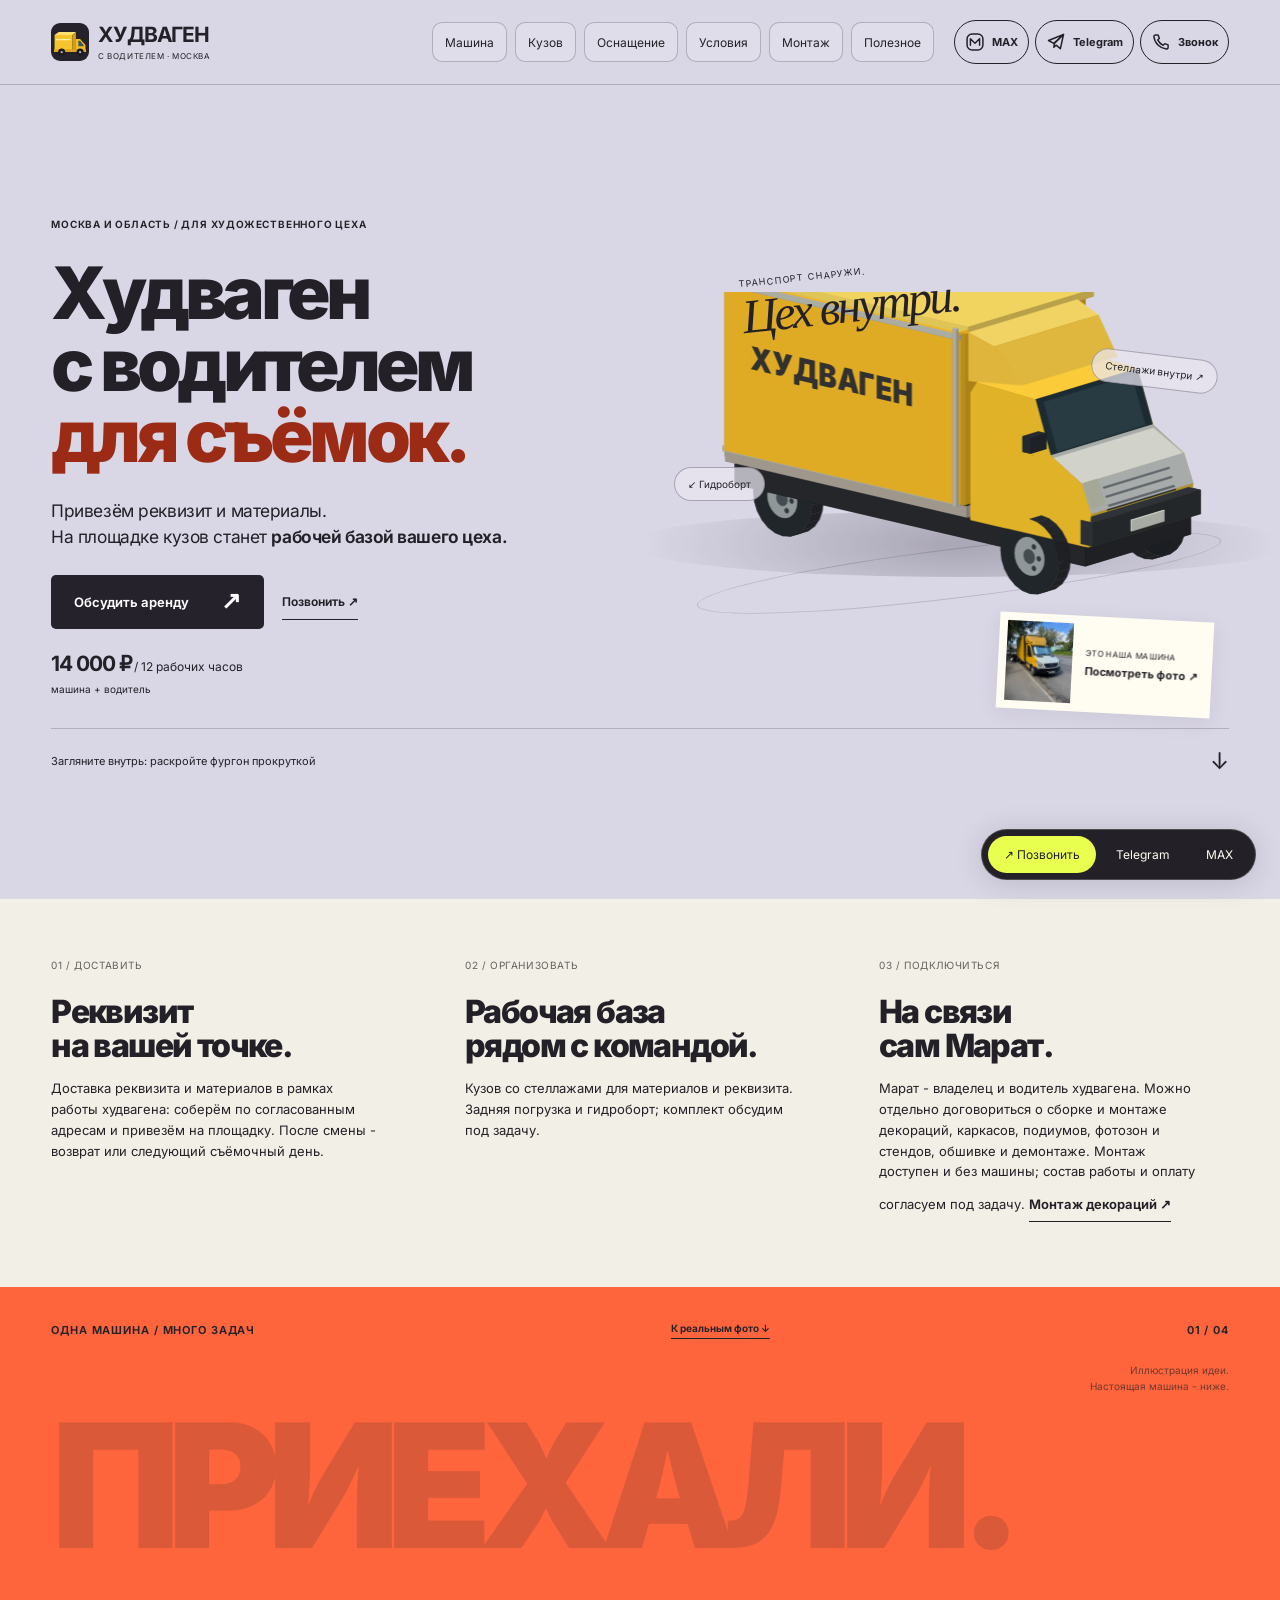
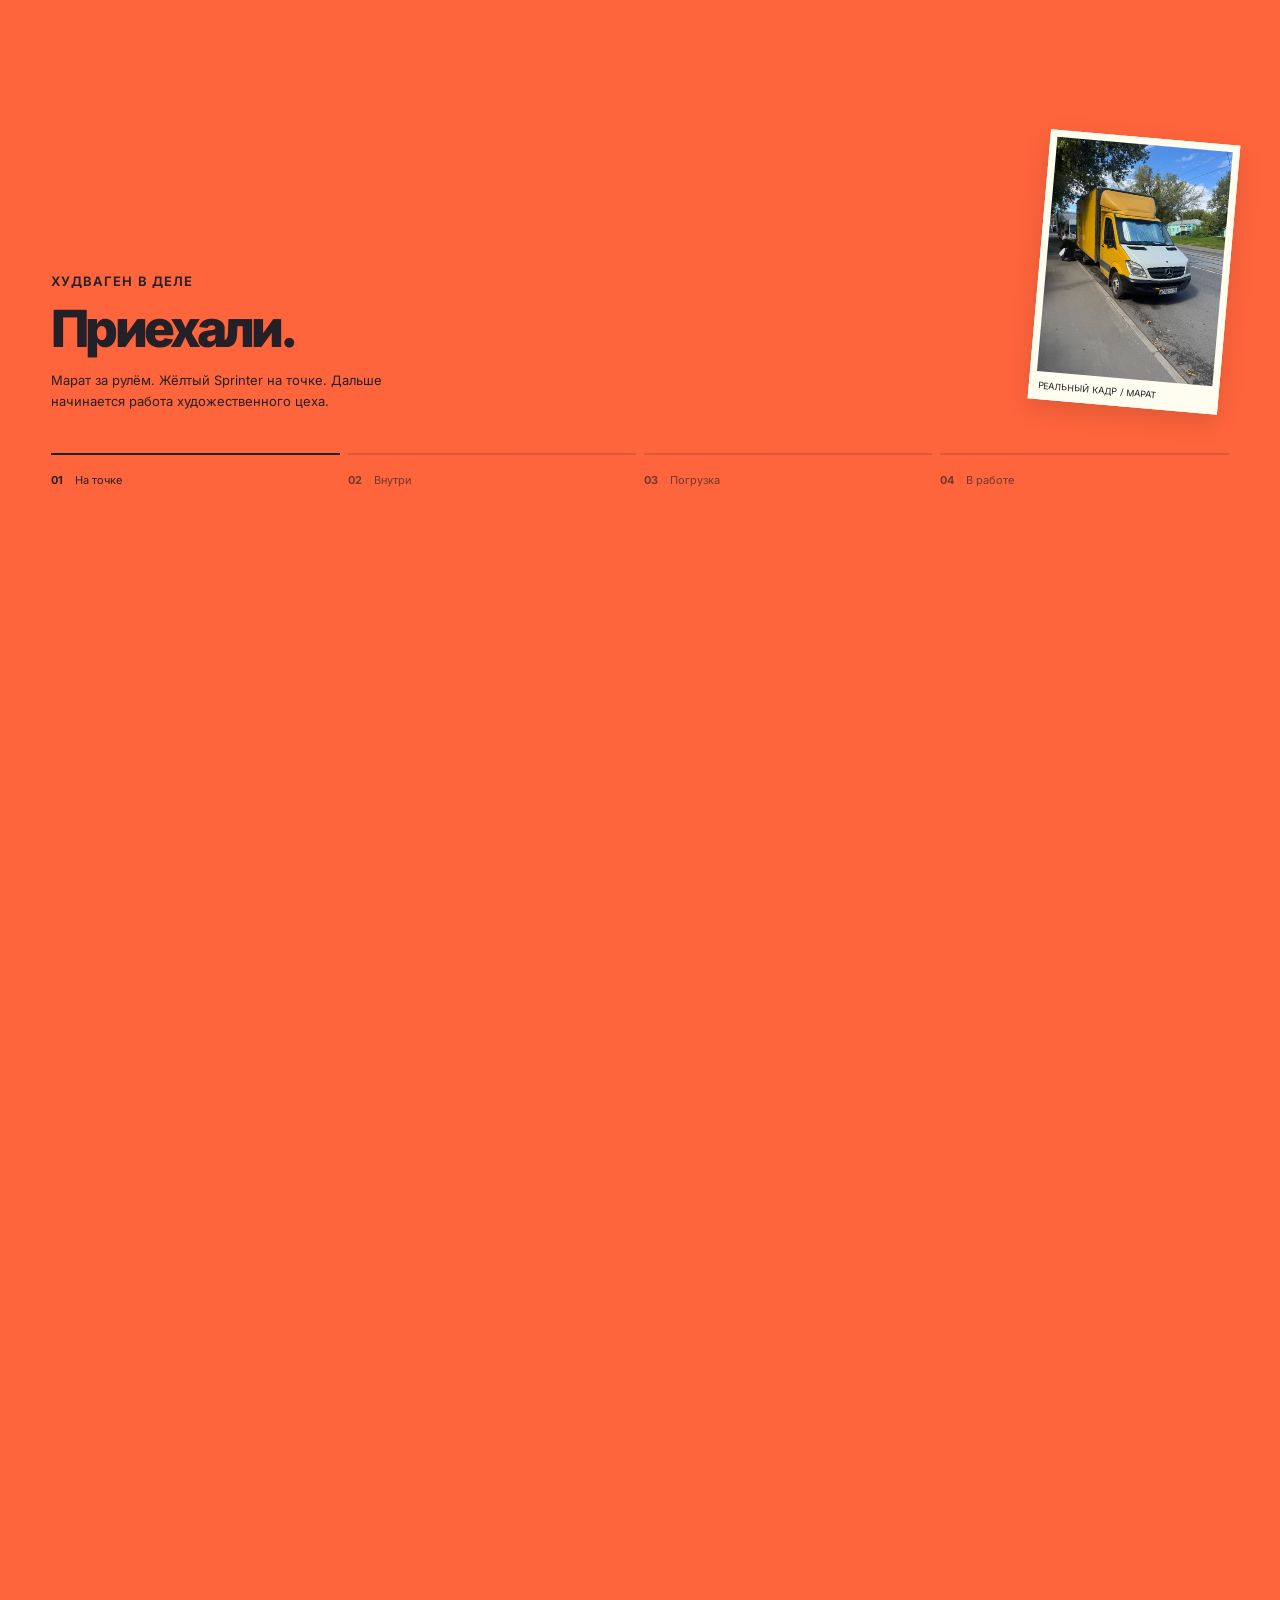
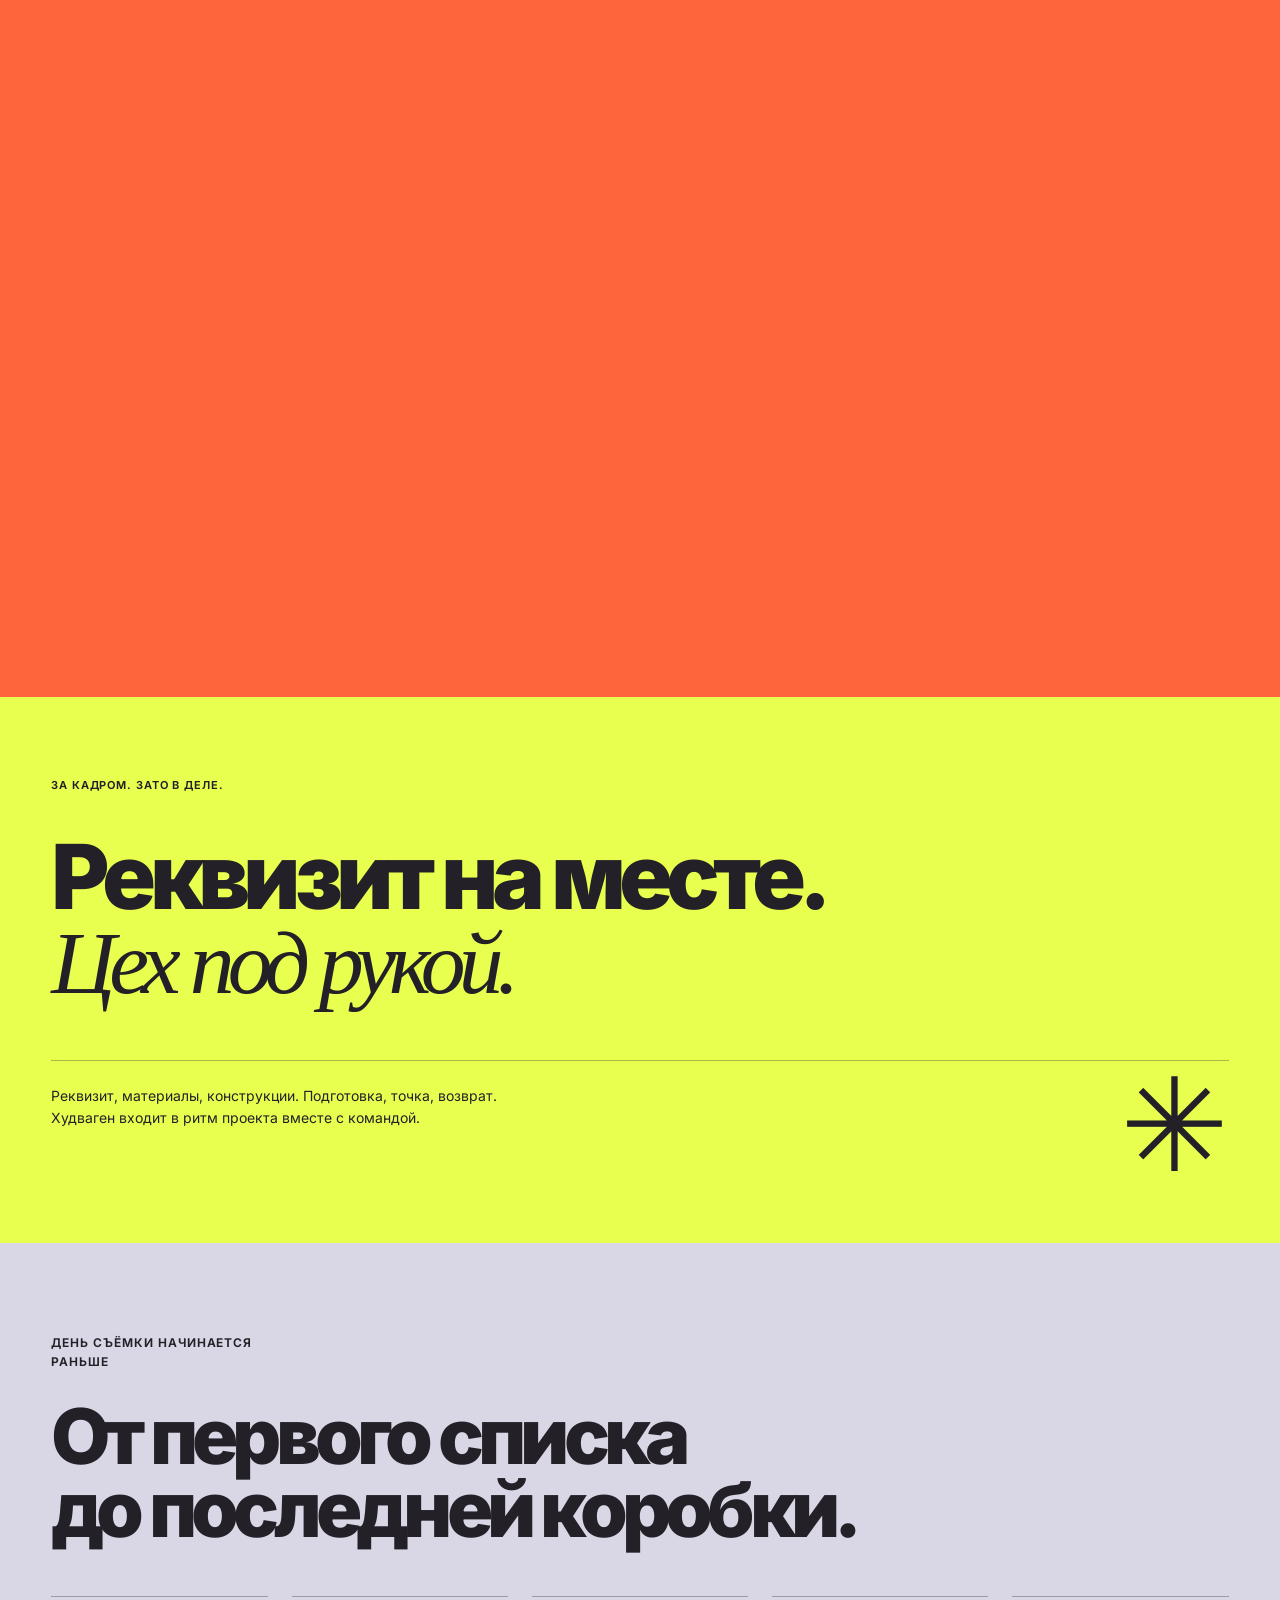
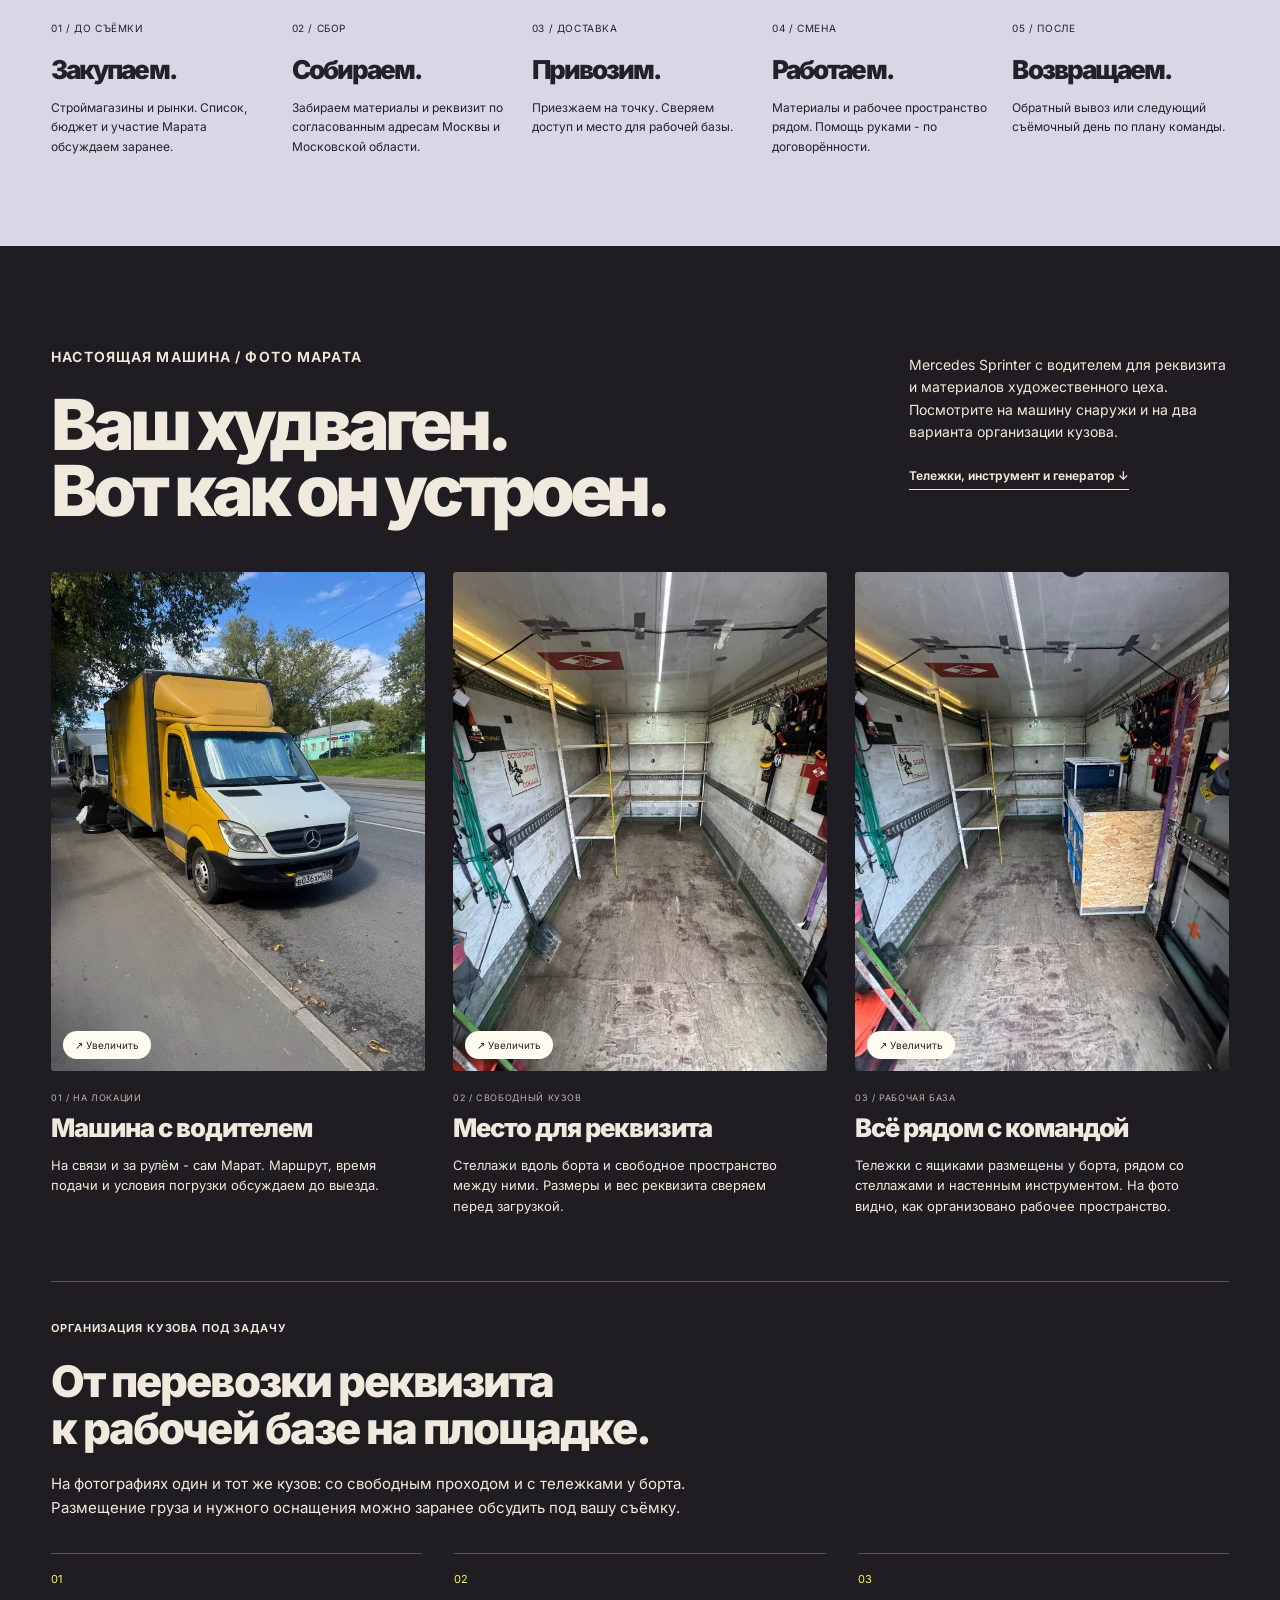
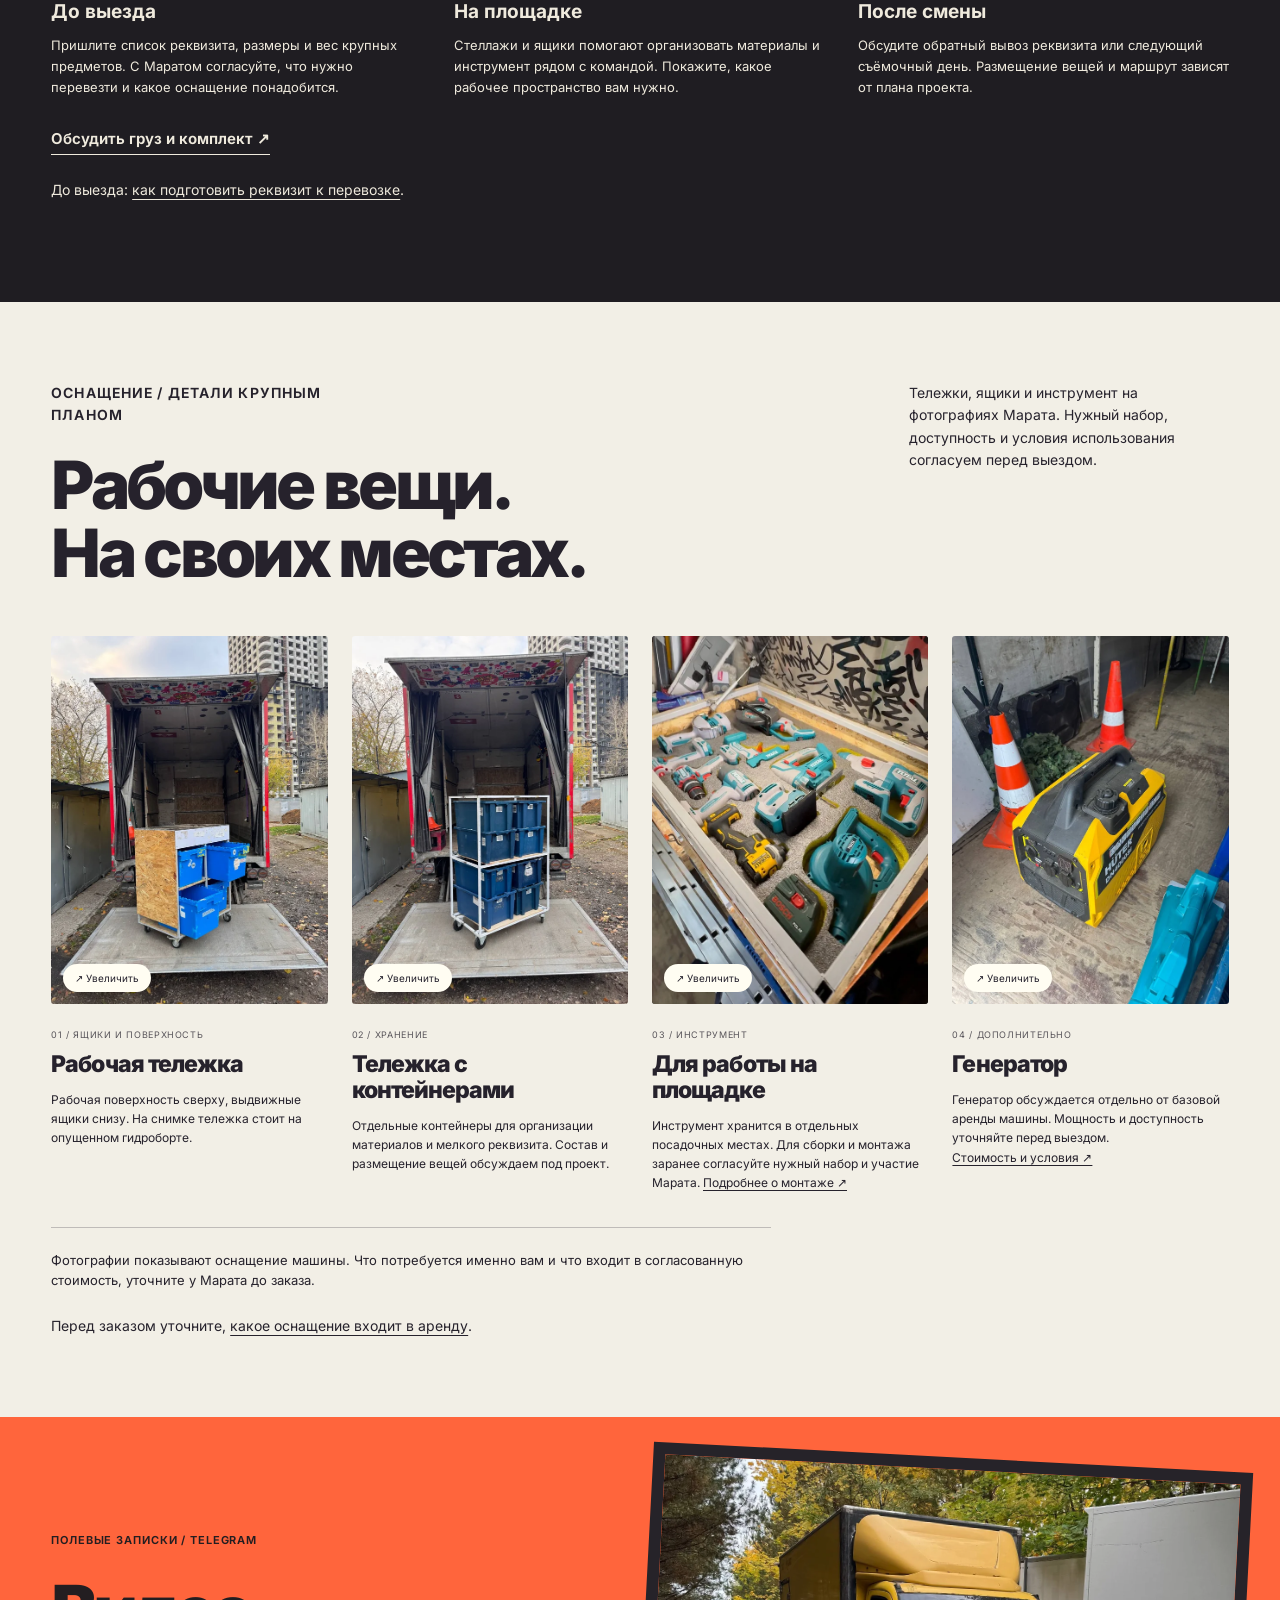
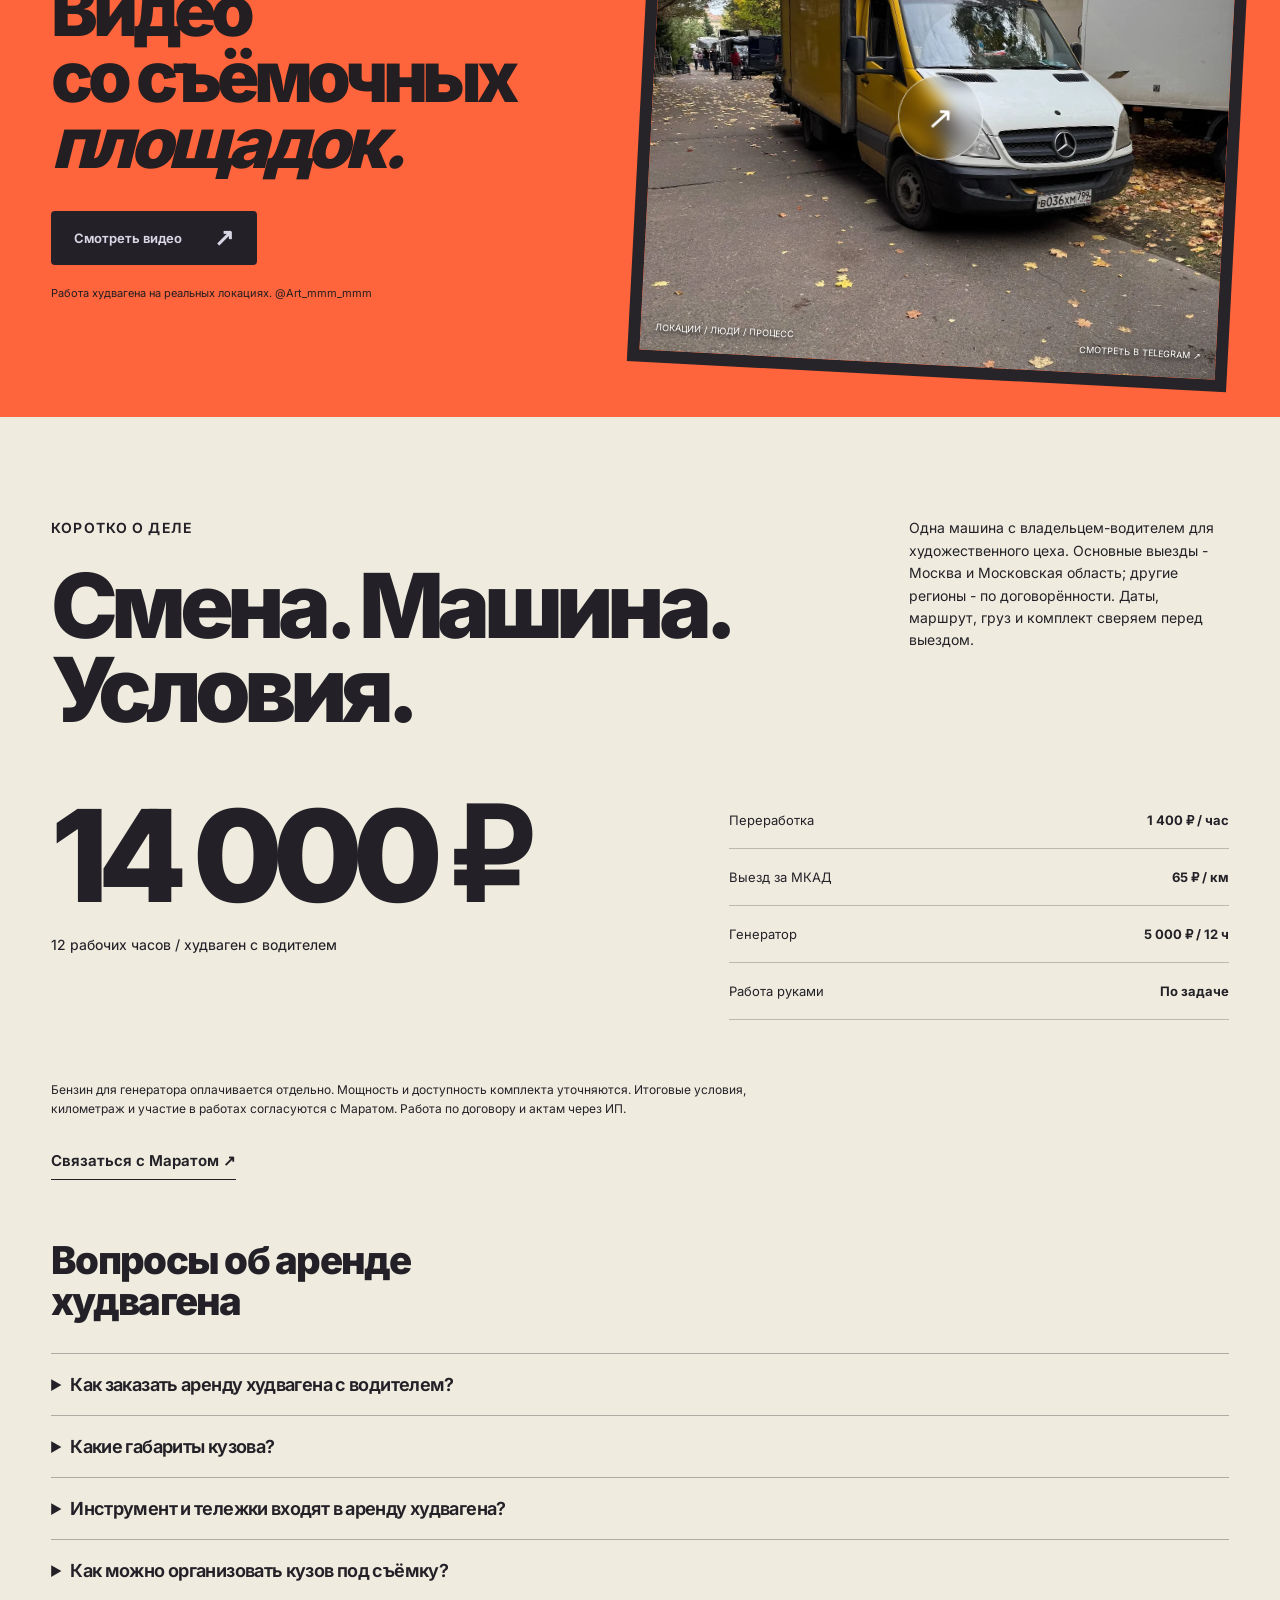
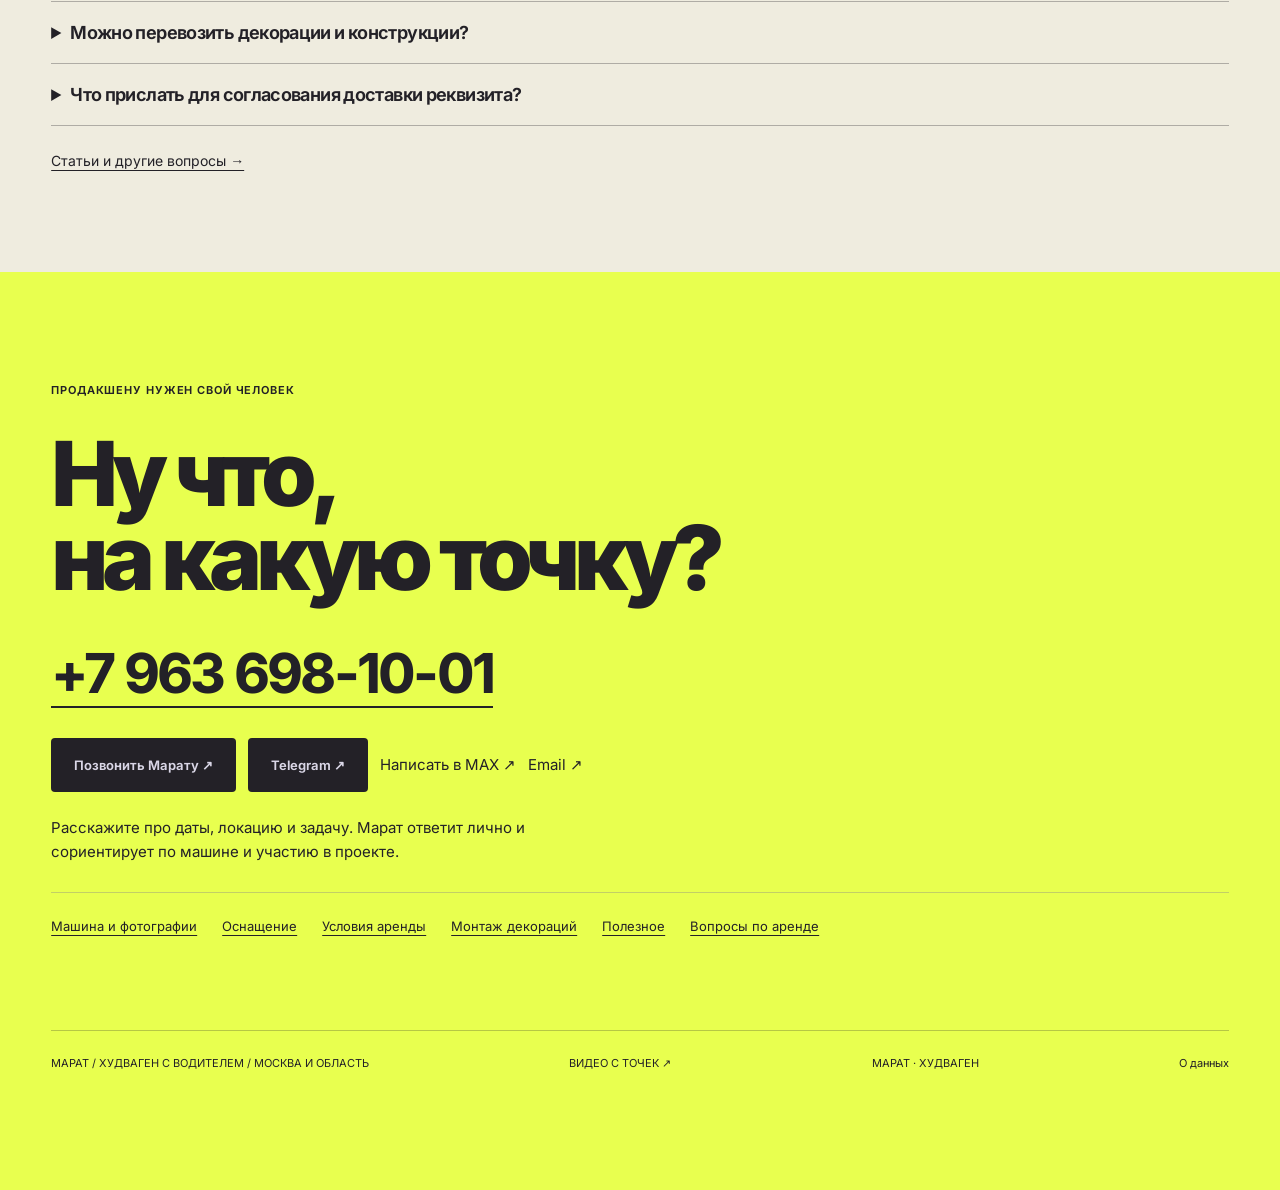
==== commit e5497eb6: "Simplify homepage FAQ and preserve existing deep links" ====
--- a/index.html
+++ b/index.html
@@ -1,4 +1,4 @@
-<!doctype html><html lang="ru"><head><meta charset="utf-8"><meta name="viewport" content="width=device-width, initial-scale=1"><meta name="theme-color" content="#d9d6e6"><meta name="robots" content="index, follow"><title>Худваген с водителем для съёмок в Москве и области</title><meta name="description" content="Худваген с водителем для съёмок в Москве и Московской области. Доставка реквизита и рабочая база цеха на площадке. 14 000 ₽ за 12 часов. Другие регионы - по договорённости."><link rel="icon" href="site-final/assets/mark.svg?v=truck1" type="image/svg+xml"><link rel="stylesheet" href="concepts/shared/experience.css"><link rel="stylesheet" href="site-final/site.css?v=anchors20261013"><script>document.documentElement.classList.add('js');</script><link rel="preload" href="/assets/fonts/inter-cyrillic.woff2" as="font" type="font/woff2" crossorigin><link rel="preload" href="/assets/fonts/inter-latin.woff2" as="font" type="font/woff2" crossorigin><meta name="google-site-verification" content="45elNNG8BrgIkGtdTU1rNOU9ofnVS_W5yNoBzaA8YkQ"><meta name="msvalidate.01" content="0E4416C4B03A6BF2098DD58C9A2425C0"><link rel="canonical" href="https://www.hudwagen.ru/"><meta property="og:type" content="website"><meta property="og:locale" content="ru_RU"><meta property="og:title" content="Худваген с водителем для съёмок в Москве и области"><meta property="og:description" content="Худваген с водителем для съёмок в Москве и Московской области. Доставка реквизита и рабочая база цеха на площадке. 14 000 ₽ за 12 часов. Другие регионы - по договорённости."><meta property="og:url" content="https://www.hudwagen.ru/"><meta property="og:image" content="https://www.hudwagen.ru/site-final/assets/van-city-1280.webp"><script type="application/ld+json">{"@context":"https://schema.org","@type":"Service","@id":"https://www.hudwagen.ru/#service","name":"Худваген с водителем для съёмок","serviceType":"Худваген с водителем для художественного цеха","description":"Худваген с водителем, доставка реквизита и материалов и рабочая база на съёмочной площадке. Москва и Московская область; другие регионы по договорённости.","url":"https://www.hudwagen.ru/","provider":{"@type":"Person","name":"Марат","telephone":"+79636981001"},"areaServed":[{"@type":"City","name":"Москва"},{"@type":"AdministrativeArea","name":"Московская область"}]}</script><link rel="stylesheet" href="/site-final/navigation.css?v=useful20261013"><script src="/site-final/navigation.js?v=useful20261013" defer></script></head><body class="experience-c is-final"><a class="skip" href="#main">К содержанию</a><header class="topbar site-topbar" id="top" tabindex="-1"><a class="brand" href="#main"><img class="brand-truck" src="site-final/assets/mark.svg" alt="" width="38" height="38"><span><b>ХУДВАГЕН</b><small>С ВОДИТЕЛЕМ · МОСКВА</small></span></a><nav class="top-links" aria-label="Разделы сайта"><a class="nav-section" href="#real">Машина</a><a class="nav-section" href="#configuration">Кузов</a><a class="nav-section" href="#equipment">Оснащение</a><a class="nav-section" href="#terms">Условия</a><a class="nav-section" href="/montazh-dekoracij/">Монтаж</a><a class="nav-section" href="/poleznoe/">Полезное</a></nav><div class="header-contacts" role="group" aria-label="Связаться с Маратом"><a class="header-contact" href="https://max.ru/u/f9LHodD0cOJyWwkVK0IOzBzi9cnYJhqR4KUHkZVEpKO9ZInxwAOQDD3dlvk" target="_blank" rel="noopener noreferrer" aria-label="Написать Марату в MAX"><svg viewBox="0 0 24 24" fill="none" stroke="currentColor" stroke-width="1.8" stroke-linecap="round" stroke-linejoin="round" aria-hidden="true"><rect x="2.5" y="2.5" width="19" height="19" rx="6"/><path d="M6.5 16V8l5.5 5.5L17.5 8v8"/></svg><span class="contact-word">MAX</span></a><a class="header-contact" href="https://t.me/+79636981001" target="_blank" rel="noopener noreferrer" aria-label="Написать Марату в Telegram"><svg viewBox="0 0 24 24" fill="none" stroke="currentColor" stroke-width="1.8" stroke-linecap="round" stroke-linejoin="round" aria-hidden="true"><path d="m21 3-3.7 17-5.2-4.2-2.7 2.6.6-4.7L21 3Z"/><path d="M21 3 3 10.2l6.4 3.5L21 3Z"/></svg><span class="contact-word">Telegram</span></a><a class="header-contact" href="tel:+79636981001" aria-label="Позвонить Марату: +7 963 698-10-01"><svg viewBox="0 0 24 24" fill="none" stroke="currentColor" stroke-width="1.8" stroke-linecap="round" stroke-linejoin="round" aria-hidden="true"><path d="M5.5 3.5h3l1.5 4-2 2a15 15 0 0 0 6.5 6.5l2-2 4 1.5v3a2 2 0 0 1-2.2 2A17 17 0 0 1 3.5 5.7 2 2 0 0 1 5.5 3.5Z"/></svg><span class="contact-word">Звонок</span></a></div></header><main id="main"><section class="service-hero" aria-labelledby="service-title">
+<!doctype html><html lang="ru"><head><meta charset="utf-8"><meta name="viewport" content="width=device-width, initial-scale=1"><meta name="theme-color" content="#d9d6e6"><meta name="robots" content="index, follow"><title>Худваген с водителем для съёмок в Москве и области</title><meta name="description" content="Худваген с водителем для съёмок в Москве и Московской области. Доставка реквизита и рабочая база цеха на площадке. 14 000 ₽ за 12 часов. Другие регионы - по договорённости."><link rel="icon" href="site-final/assets/mark.svg?v=truck1" type="image/svg+xml"><link rel="stylesheet" href="concepts/shared/experience.css"><link rel="stylesheet" href="site-final/site.css?v=anchors20261013"><script>document.documentElement.classList.add('js');</script><link rel="preload" href="/assets/fonts/inter-cyrillic.woff2" as="font" type="font/woff2" crossorigin><link rel="preload" href="/assets/fonts/inter-latin.woff2" as="font" type="font/woff2" crossorigin><meta name="google-site-verification" content="45elNNG8BrgIkGtdTU1rNOU9ofnVS_W5yNoBzaA8YkQ"><meta name="msvalidate.01" content="0E4416C4B03A6BF2098DD58C9A2425C0"><link rel="canonical" href="https://www.hudwagen.ru/"><meta property="og:type" content="website"><meta property="og:locale" content="ru_RU"><meta property="og:title" content="Худваген с водителем для съёмок в Москве и области"><meta property="og:description" content="Худваген с водителем для съёмок в Москве и Московской области. Доставка реквизита и рабочая база цеха на площадке. 14 000 ₽ за 12 часов. Другие регионы - по договорённости."><meta property="og:url" content="https://www.hudwagen.ru/"><meta property="og:image" content="https://www.hudwagen.ru/site-final/assets/van-city-1280.webp"><script type="application/ld+json">{"@context":"https://schema.org","@type":"Service","@id":"https://www.hudwagen.ru/#service","name":"Худваген с водителем для съёмок","serviceType":"Худваген с водителем для художественного цеха","description":"Худваген с водителем, доставка реквизита и материалов и рабочая база на съёмочной площадке. Москва и Московская область; другие регионы по договорённости.","url":"https://www.hudwagen.ru/","provider":{"@type":"Person","name":"Марат","telephone":"+79636981001"},"areaServed":[{"@type":"City","name":"Москва"},{"@type":"AdministrativeArea","name":"Московская область"}]}</script><link rel="stylesheet" href="/site-final/navigation.css?v=useful20261013"><script src="/site-final/navigation.js?v=faq20261013" defer></script></head><body class="experience-c is-final"><a class="skip" href="#main">К содержанию</a><header class="topbar site-topbar" id="top" tabindex="-1"><a class="brand" href="#main"><img class="brand-truck" src="site-final/assets/mark.svg" alt="" width="38" height="38"><span><b>ХУДВАГЕН</b><small>С ВОДИТЕЛЕМ · МОСКВА</small></span></a><nav class="top-links" aria-label="Разделы сайта"><a class="nav-section" href="#real">Машина</a><a class="nav-section" href="#configuration">Кузов</a><a class="nav-section" href="#equipment">Оснащение</a><a class="nav-section" href="#terms">Условия</a><a class="nav-section" href="/montazh-dekoracij/">Монтаж</a><a class="nav-section" href="/poleznoe/">Полезное</a></nav><div class="header-contacts" role="group" aria-label="Связаться с Маратом"><a class="header-contact" href="https://max.ru/u/f9LHodD0cOJyWwkVK0IOzBzi9cnYJhqR4KUHkZVEpKO9ZInxwAOQDD3dlvk" target="_blank" rel="noopener noreferrer" aria-label="Написать Марату в MAX"><svg viewBox="0 0 24 24" fill="none" stroke="currentColor" stroke-width="1.8" stroke-linecap="round" stroke-linejoin="round" aria-hidden="true"><rect x="2.5" y="2.5" width="19" height="19" rx="6"/><path d="M6.5 16V8l5.5 5.5L17.5 8v8"/></svg><span class="contact-word">MAX</span></a><a class="header-contact" href="https://t.me/+79636981001" target="_blank" rel="noopener noreferrer" aria-label="Написать Марату в Telegram"><svg viewBox="0 0 24 24" fill="none" stroke="currentColor" stroke-width="1.8" stroke-linecap="round" stroke-linejoin="round" aria-hidden="true"><path d="m21 3-3.7 17-5.2-4.2-2.7 2.6.6-4.7L21 3Z"/><path d="M21 3 3 10.2l6.4 3.5L21 3Z"/></svg><span class="contact-word">Telegram</span></a><a class="header-contact" href="tel:+79636981001" aria-label="Позвонить Марату: +7 963 698-10-01"><svg viewBox="0 0 24 24" fill="none" stroke="currentColor" stroke-width="1.8" stroke-linecap="round" stroke-linejoin="round" aria-hidden="true"><path d="M5.5 3.5h3l1.5 4-2 2a15 15 0 0 0 6.5 6.5l2-2 4 1.5v3a2 2 0 0 1-2.2 2A17 17 0 0 1 3.5 5.7 2 2 0 0 1 5.5 3.5Z"/></svg><span class="contact-word">Звонок</span></a></div></header><main id="main"><section class="service-hero" aria-labelledby="service-title">
 <div class="service-copy"><p class="eyebrow">МОСКВА И ОБЛАСТЬ / ДЛЯ ХУДОЖЕСТВЕННОГО ЦЕХА</p>
 <h1 id="service-title">Худваген<br>с водителем<br><span>для съёмок.</span></h1>
 <p class="service-lead">Привезём реквизит и материалы.<br>На площадке кузов станет <strong>рабочей базой вашего цеха.</strong></p>
@@ -29,4 +29,4 @@
 <figure class="photo-card equipment-card"><a data-photo href="site-final/assets/hudwagen-generator-1280.webp" aria-label="Увеличить фото: Генератор"><img src="site-final/assets/hudwagen-generator-640.webp" srcset="site-final/assets/hudwagen-generator-640.webp 640w, site-final/assets/hudwagen-generator-1280.webp 1280w" sizes="(max-width:700px) 44vw, (max-width:1000px) 45vw, 23vw" width="640" height="853" loading="lazy" decoding="async" alt="Жёлтый переносной генератор Huter в кузове худвагена"></a><figcaption><span class="photo-number">04 / ДОПОЛНИТЕЛЬНО</span><h3>Генератор</h3><p>Генератор обсуждается отдельно от базовой аренды машины. Мощность и доступность уточняйте перед выездом. <a href="#terms">Стоимость и условия ↗</a></p></figcaption></figure>
 </div>
 <p class="equipment-note">Фотографии показывают оснащение машины. Что потребуется именно вам и что входит в согласованную стоимость, уточните у Марата до заказа.</p>
-<p class="context-reading">Перед заказом уточните, <a href="#equipment-included">какое оснащение входит в аренду</a>.</p></section><section class="channel" id="channel"><div class="channel-copy reveal"><p class="eyebrow">ПОЛЕВЫЕ ЗАПИСКИ / TELEGRAM</p><h2>Видео<br>со съёмочных<br><em>площадок.</em></h2><a class="btn" href="https://t.me/Art_mmm_mmm" target="_blank" rel="noopener noreferrer">Смотреть видео <span class="arrow">↗</span></a><p class="caption">Работа худвагена на реальных локациях. @Art_mmm_mmm</p></div><a class="channel-photo" href="https://t.me/Art_mmm_mmm" target="_blank" rel="noopener noreferrer" aria-label="Смотреть видео с точек в Telegram-канале Марата"><img src="site-final/assets/van-autumn-1280.webp" width="1280" height="1707" loading="lazy" alt="Худваген Марата на осенней локации"><div class="play"><span aria-hidden="true">↗</span></div><div class="channel-photo-label"><span>ЛОКАЦИИ / ЛЮДИ / ПРОЦЕСС</span><span>СМОТРЕТЬ В TELEGRAM ↗</span></div></a></section><section class="details-section" id="terms"><div class="section-head reveal"><div><p class="eyebrow">КОРОТКО О ДЕЛЕ</p><h2 style="margin-top:24px">Смена. Машина.<br>Условия.</h2></div><p>Одна машина с владельцем-водителем для художественного цеха. Основные выезды - Москва и Московская область; другие регионы - по договорённости. Даты, маршрут, груз и комплект сверяем перед выездом.</p></div><div class="rates"><div class="base-rate">14 000 ₽<small>12 рабочих часов / худваген с водителем</small></div><div class="rate-rows"><div><span>Переработка</span><b>1 400 ₽ / час</b></div><div><span>Выезд за МКАД</span><b>65 ₽ / км</b></div><div><span>Генератор</span><b>5 000 ₽ / 12 ч</b></div><div><span>Работа руками</span><b>По задаче</b></div></div></div><p class="fine">Бензин для генератора оплачивается отдельно. Мощность и доступность комплекта уточняются. Итоговые условия, километраж и участие в работах согласуются с Маратом. Работа по договору и актам через ИП.</p><p class="brief-link"><a class="text-link" href="#contact">Связаться с Маратом ↗</a></p><div class="faq-intro" id="questions"><h2 id="what-is-hudwagen">Что такое худваген<br>и для чего он нужен?</h2><p>Худваген - оборудованный грузовой автомобиль для художественного цеха. Он перевозит реквизит, материалы и инструмент, а на съёмочной площадке служит местом хранения и рабочей базой команды.</p><p><a class="text-link" href="/chto-takoe-hudvagen/">Худваген, рекваген, хламваген: короткий ликбез ↗</a></p><p><a class="text-link" href="/poleznoe/">Все статьи и частые вопросы ↗</a></p><p><a class="text-link" href="/montazh-dekoracij/#questions">Вопросы о монтаже, фотозонах и стендах ↗</a></p></div><div class="faq"><details id="layout-question"><summary>Как можно организовать кузов под съёмку?</summary><p>На фотографиях показаны варианты со свободным проходом между стеллажами и с тележками у борта. Перед выездом обсудите с Маратом состав груза, его размеры и вес, нужное оснащение и рабочее пространство на площадке. <a href="#configuration">Посмотреть варианты организации кузова</a>.</p></details><details id="equipment-included"><summary>Инструмент и тележки входят в аренду худвагена?</summary><p>Нужный набор инструмента, тележки и условия их использования согласуются с Маратом перед заказом. Генератор оплачивается отдельно по указанным условиям. Монтаж и помощь руками также обсуждаются отдельно от аренды машины с водителем. <a href="#equipment">Фотографии оснащения</a>.</p></details><details><summary>Худваген, рекваген и хламваген - в чём разница?</summary><p>Худваген используют для перевозки реквизита и материалов художественного цеха и как рабочую базу на съёмочной площадке. Для транспорта реквизита также встречаются названия «рекваген» и «реквизитваген». «Хламваген» часто относится к хозяйственной части площадки, хотя у прокатчиков названия пересекаются. Наш Mercedes Sprinter с гидробортом работает с водителем в Москве и Московской области. При бронировании согласуем груз и задачи на площадке. <a href="/chto-takoe-hudvagen/#names">Подробнее о названиях и отличиях</a>.</p></details><details id="booking"><summary>Как заказать аренду худвагена с водителем?</summary><p>Свяжитесь с Маратом по телефону, в Telegram или MAX. Сообщите даты съёмок, адреса, маршрут и состав груза. До заказа сверим габариты, вес, нужный комплект и итоговые условия. Базовая смена - 14 000 ₽ за 12 рабочих часов, машина и водитель. Свободные даты Марат подтвердит лично.</p></details><details><summary>Можно заказать только доставку реквизита?</summary><p>Обычно доставка реквизита и материалов входит в работу худвагена на съёмке. Отдельную доставку можно обсудить с Маратом по договорённости; маршрут, даты и стоимость согласуются заранее.</p></details><details><summary>Что можно обсудить кроме перевозки?</summary><p>С Маратом можно отдельно согласовать сборку и монтаж декораций, деревянных каркасов, подиумов, фотозон и выставочных стендов, обшивку тканью или пластиком и демонтаж. Можно заказать отдельный выезд без худвагена. Сварку и высотные работы Марат не выполняет. Объём, сроки и стоимость определяем по задаче. <a href="/montazh-dekoracij/">Подробнее о монтаже декораций</a>.</p></details><details id="dimensions"><summary>Какие габариты кузова?</summary><p>Ориентир по данным владельца: 4,2 × 2,2 × 2,2 м. Точные размеры, допустимый вес и возможность перевозки конкретного груза нужно проверить с Маратом до заказа.</p></details><details id="props-logistics"><summary>Какой транспорт нужен для перевозки реквизита на съёмки?</summary><p>Для реквизита и материалов художественного цеха можно обсудить худваген с водителем. Перед выездом согласуйте состав груза, его размеры и вес, адреса сбора, время подачи и возврат после смены. Худваген Марата - Mercedes Sprinter со стеллажами и гидробортом.</p></details><details id="sets-delivery"><summary>Можно перевозить декорации и конструкции?</summary><p>Возможность перевозки конкретных декораций и конструкций согласуйте с Маратом по их габаритам и весу. Сообщите также условия погрузки, доступ к площадке и необходимость обратного вывоза. <a href="/montazh-dekoracij/">Сборку, монтаж и демонтаж</a> можно обсудить отдельно.</p></details><details id="film-vehicle"><summary>Чем худваген отличается от автомобиля для съёмок в кадре?</summary><p>Худваген Марата работает с реквизитом, материалами и художественным цехом. Если в запросе «аренда машины для съёмок» требуется автомобиль как часть сцены, уточните это отдельно: предложенная здесь услуга - худваген с водителем для работы команды на площадке.</p></details><details id="route-brief"><summary>Что прислать для согласования доставки реквизита?</summary><p>Даты, адреса, состав груза, фотографии, размеры и вес, время подачи, условия погрузки и доступ на площадку. Сообщите, нужен ли возврат после смены. Маршрут, возможность перевозки и стоимость согласуйте до заказа.</p></details><details><summary>Можно зайти на длинный проект?</summary><p>Да, можно обсудить проект на 2-3 месяца. Свободные даты и условия участия Марат подтвердит лично.</p></details></div></section><section class="contact-section" id="contact"><p class="eyebrow">ПРОДАКШЕНУ НУЖЕН СВОЙ ЧЕЛОВЕК</p><h2>Ну что,<br>на какую точку?</h2><a class="contact-number" href="tel:+79636981001">+7 963 698-10-01</a><div class="contact-links"><a class="btn" href="tel:+79636981001">Позвонить Марату ↗</a><a class="btn" href="https://t.me/+79636981001" target="_blank" rel="noopener noreferrer">Telegram ↗</a><a href="https://max.ru/u/f9LHodD0cOJyWwkVK0IOzBzi9cnYJhqR4KUHkZVEpKO9ZInxwAOQDD3dlvk" target="_blank" rel="noopener noreferrer">Написать в MAX ↗</a><a href="mailto:mmm_mmm@mail.ru">Email ↗</a></div><p class="context">Расскажите про даты, локацию и задачу. Марат ответит лично и сориентирует по машине и участию в проекте.</p><nav class="site-directory" aria-label="Навигация внизу страницы"><a href="/#real">Машина и фотографии</a><a href="/#equipment">Оснащение</a><a href="/#terms">Условия аренды</a><a href="/montazh-dekoracij/">Монтаж декораций</a><a href="/poleznoe/">Полезное</a><a href="/#questions">Вопросы по аренде</a></nav><div class="footer-note"><span>МАРАТ / ХУДВАГЕН С ВОДИТЕЛЕМ / МОСКВА И ОБЛАСТЬ</span><a href="https://t.me/Art_mmm_mmm" target="_blank" rel="noopener noreferrer">ВИДЕО С ТОЧЕК ↗</a><span>МАРАТ · ХУДВАГЕН</span><a href="site-final/privacy.html">О данных</a></div></section></main><dialog class="photo-dialog" id="photo-dialog" aria-label="Фотографии худвагена"><div class="photo-dialog-top"><p id="photo-caption"></p><button type="button" id="photo-close" aria-label="Закрыть фотографию">Закрыть ×</button></div><img id="photo-large" alt=""><div class="photo-dialog-controls"><button type="button" id="photo-prev" aria-label="Предыдущая фотография">←</button><span id="photo-counter"></span><button type="button" id="photo-next" aria-label="Следующая фотография">→</button></div></dialog><nav class="contact-dock" aria-label="Связаться с Маратом"><a class="dock-call" href="tel:+79636981001" aria-label="Позвонить Марату: +7 963 698-10-01">↗ <span class="phone-word">Позвонить</span><span class="mobile-word">Звонок</span></a><a href="https://t.me/+79636981001" target="_blank" rel="noopener noreferrer">Telegram</a><a href="https://max.ru/u/f9LHodD0cOJyWwkVK0IOzBzi9cnYJhqR4KUHkZVEpKO9ZInxwAOQDD3dlvk" target="_blank" rel="noopener noreferrer" aria-label="Написать Марату в MAX">MAX</a></nav><script src="concepts/shared/experience.js" defer></script><script src="concepts/shared/van-3d.js?v=photos20261013" defer></script><noscript><style>.edit-nav,.edit-timeline,.clapper-button,.b-stops{display:none}.map-node{pointer-events:none}</style></noscript><script src="site-final/site.js" defer></script><script src="site-final/consent-metrika.js?v=20261004-goals" defer></script><a class="back-to-top" href="#top" aria-label="Наверх, к разделам сайта" hidden><span aria-hidden="true">↑</span> Наверх</a></body></html>
+<p class="context-reading">Перед заказом уточните, <a href="#equipment-included">какое оснащение входит в аренду</a>.</p></section><section class="channel" id="channel"><div class="channel-copy reveal"><p class="eyebrow">ПОЛЕВЫЕ ЗАПИСКИ / TELEGRAM</p><h2>Видео<br>со съёмочных<br><em>площадок.</em></h2><a class="btn" href="https://t.me/Art_mmm_mmm" target="_blank" rel="noopener noreferrer">Смотреть видео <span class="arrow">↗</span></a><p class="caption">Работа худвагена на реальных локациях. @Art_mmm_mmm</p></div><a class="channel-photo" href="https://t.me/Art_mmm_mmm" target="_blank" rel="noopener noreferrer" aria-label="Смотреть видео с точек в Telegram-канале Марата"><img src="site-final/assets/van-autumn-1280.webp" width="1280" height="1707" loading="lazy" alt="Худваген Марата на осенней локации"><div class="play"><span aria-hidden="true">↗</span></div><div class="channel-photo-label"><span>ЛОКАЦИИ / ЛЮДИ / ПРОЦЕСС</span><span>СМОТРЕТЬ В TELEGRAM ↗</span></div></a></section><section class="details-section" id="terms"><div class="section-head reveal"><div><p class="eyebrow">КОРОТКО О ДЕЛЕ</p><h2 style="margin-top:24px">Смена. Машина.<br>Условия.</h2></div><p>Одна машина с владельцем-водителем для художественного цеха. Основные выезды - Москва и Московская область; другие регионы - по договорённости. Даты, маршрут, груз и комплект сверяем перед выездом.</p></div><div class="rates"><div class="base-rate">14 000 ₽<small>12 рабочих часов / худваген с водителем</small></div><div class="rate-rows"><div><span>Переработка</span><b>1 400 ₽ / час</b></div><div><span>Выезд за МКАД</span><b>65 ₽ / км</b></div><div><span>Генератор</span><b>5 000 ₽ / 12 ч</b></div><div><span>Работа руками</span><b>По задаче</b></div></div></div><p class="fine">Бензин для генератора оплачивается отдельно. Мощность и доступность комплекта уточняются. Итоговые условия, километраж и участие в работах согласуются с Маратом. Работа по договору и актам через ИП.</p><p class="brief-link"><a class="text-link" href="#contact">Связаться с Маратом ↗</a></p><div class="faq-intro" id="questions"><h2>Вопросы об аренде<br>худвагена</h2></div><div class="faq"><details id="booking"><summary>Как заказать аренду худвагена с водителем?</summary><p>Свяжитесь с Маратом по телефону, в Telegram или MAX. Сообщите даты съёмок, адреса, маршрут и состав груза. До заказа сверим габариты, вес, нужный комплект и итоговые условия. Базовая смена - 14 000 ₽ за 12 рабочих часов, машина и водитель. Свободные даты Марат подтвердит лично.</p><p id="film-vehicle">Машина работает с реквизитом и художественным цехом. Если нужен автомобиль как часть сцены в кадре, сообщите об этом отдельно.</p></details><details id="dimensions"><summary>Какие габариты кузова?</summary><p>Ориентир по данным владельца: 4,2 × 2,2 × 2,2 м. Точные размеры, допустимый вес и возможность перевозки конкретного груза нужно проверить с Маратом до заказа.</p></details><details id="equipment-included"><summary>Инструмент и тележки входят в аренду худвагена?</summary><p>Нужный набор инструмента, тележки и условия их использования согласуются с Маратом перед заказом. Генератор оплачивается отдельно по указанным условиям. Монтаж и помощь руками также обсуждаются отдельно от аренды машины с водителем. <a href="#equipment">Фотографии оснащения</a>.</p></details><details id="layout-question"><summary>Как можно организовать кузов под съёмку?</summary><p>На фотографиях показаны варианты со свободным проходом между стеллажами и с тележками у борта. Перед выездом обсудите с Маратом состав груза, его размеры и вес, нужное оснащение и рабочее пространство на площадке. <a href="#configuration">Посмотреть варианты организации кузова</a>.</p></details><details id="sets-delivery"><summary>Можно перевозить декорации и конструкции?</summary><p>Возможность перевозки конкретных декораций и конструкций согласуйте с Маратом по их габаритам и весу. Сообщите также условия погрузки, доступ к площадке и необходимость обратного вывоза. <a href="/montazh-dekoracij/">Сборку, монтаж и демонтаж</a> можно обсудить отдельно.</p></details><details id="route-brief"><summary><span id="props-logistics"></span>Что прислать для согласования доставки реквизита?</summary><p>Даты, адреса, состав груза, фотографии, размеры и вес, время подачи, условия погрузки и доступ на площадку. Сообщите, нужен ли возврат после смены. Маршрут, возможность перевозки и стоимость согласуйте до заказа.</p></details></div><p class="context-reading" id="what-is-hudwagen"><a href="/poleznoe/">Статьи и другие вопросы →</a></p></section><section class="contact-section" id="contact"><p class="eyebrow">ПРОДАКШЕНУ НУЖЕН СВОЙ ЧЕЛОВЕК</p><h2>Ну что,<br>на какую точку?</h2><a class="contact-number" href="tel:+79636981001">+7 963 698-10-01</a><div class="contact-links"><a class="btn" href="tel:+79636981001">Позвонить Марату ↗</a><a class="btn" href="https://t.me/+79636981001" target="_blank" rel="noopener noreferrer">Telegram ↗</a><a href="https://max.ru/u/f9LHodD0cOJyWwkVK0IOzBzi9cnYJhqR4KUHkZVEpKO9ZInxwAOQDD3dlvk" target="_blank" rel="noopener noreferrer">Написать в MAX ↗</a><a href="mailto:mmm_mmm@mail.ru">Email ↗</a></div><p class="context">Расскажите про даты, локацию и задачу. Марат ответит лично и сориентирует по машине и участию в проекте.</p><nav class="site-directory" aria-label="Навигация внизу страницы"><a href="/#real">Машина и фотографии</a><a href="/#equipment">Оснащение</a><a href="/#terms">Условия аренды</a><a href="/montazh-dekoracij/">Монтаж декораций</a><a href="/poleznoe/">Полезное</a><a href="/#questions">Вопросы по аренде</a></nav><div class="footer-note"><span>МАРАТ / ХУДВАГЕН С ВОДИТЕЛЕМ / МОСКВА И ОБЛАСТЬ</span><a href="https://t.me/Art_mmm_mmm" target="_blank" rel="noopener noreferrer">ВИДЕО С ТОЧЕК ↗</a><span>МАРАТ · ХУДВАГЕН</span><a href="site-final/privacy.html">О данных</a></div></section></main><dialog class="photo-dialog" id="photo-dialog" aria-label="Фотографии худвагена"><div class="photo-dialog-top"><p id="photo-caption"></p><button type="button" id="photo-close" aria-label="Закрыть фотографию">Закрыть ×</button></div><img id="photo-large" alt=""><div class="photo-dialog-controls"><button type="button" id="photo-prev" aria-label="Предыдущая фотография">←</button><span id="photo-counter"></span><button type="button" id="photo-next" aria-label="Следующая фотография">→</button></div></dialog><nav class="contact-dock" aria-label="Связаться с Маратом"><a class="dock-call" href="tel:+79636981001" aria-label="Позвонить Марату: +7 963 698-10-01">↗ <span class="phone-word">Позвонить</span><span class="mobile-word">Звонок</span></a><a href="https://t.me/+79636981001" target="_blank" rel="noopener noreferrer">Telegram</a><a href="https://max.ru/u/f9LHodD0cOJyWwkVK0IOzBzi9cnYJhqR4KUHkZVEpKO9ZInxwAOQDD3dlvk" target="_blank" rel="noopener noreferrer" aria-label="Написать Марату в MAX">MAX</a></nav><script src="concepts/shared/experience.js" defer></script><script src="concepts/shared/van-3d.js?v=photos20261013" defer></script><noscript><style>.edit-nav,.edit-timeline,.clapper-button,.b-stops{display:none}.map-node{pointer-events:none}</style></noscript><script src="site-final/site.js" defer></script><script src="site-final/consent-metrika.js?v=20261004-goals" defer></script><a class="back-to-top" href="#top" aria-label="Наверх, к разделам сайта" hidden><span aria-hidden="true">↑</span> Наверх</a></body></html>
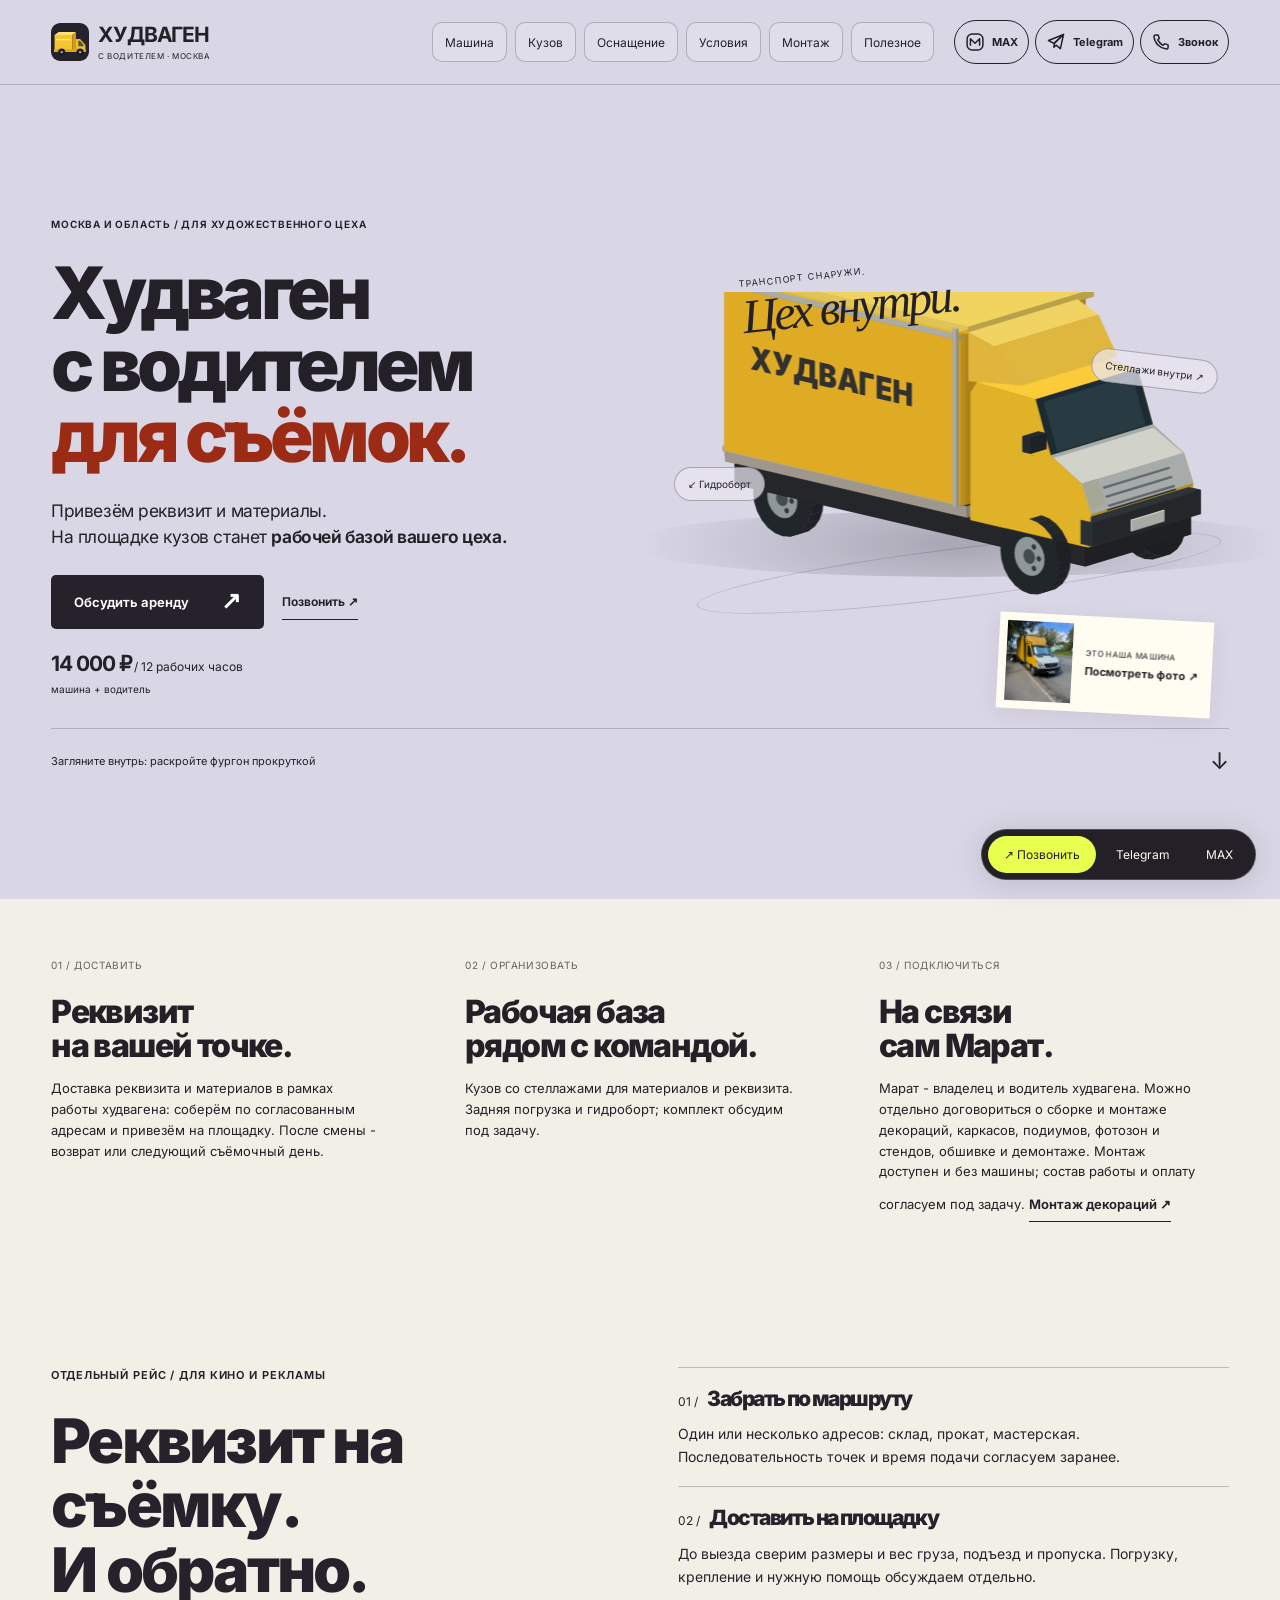
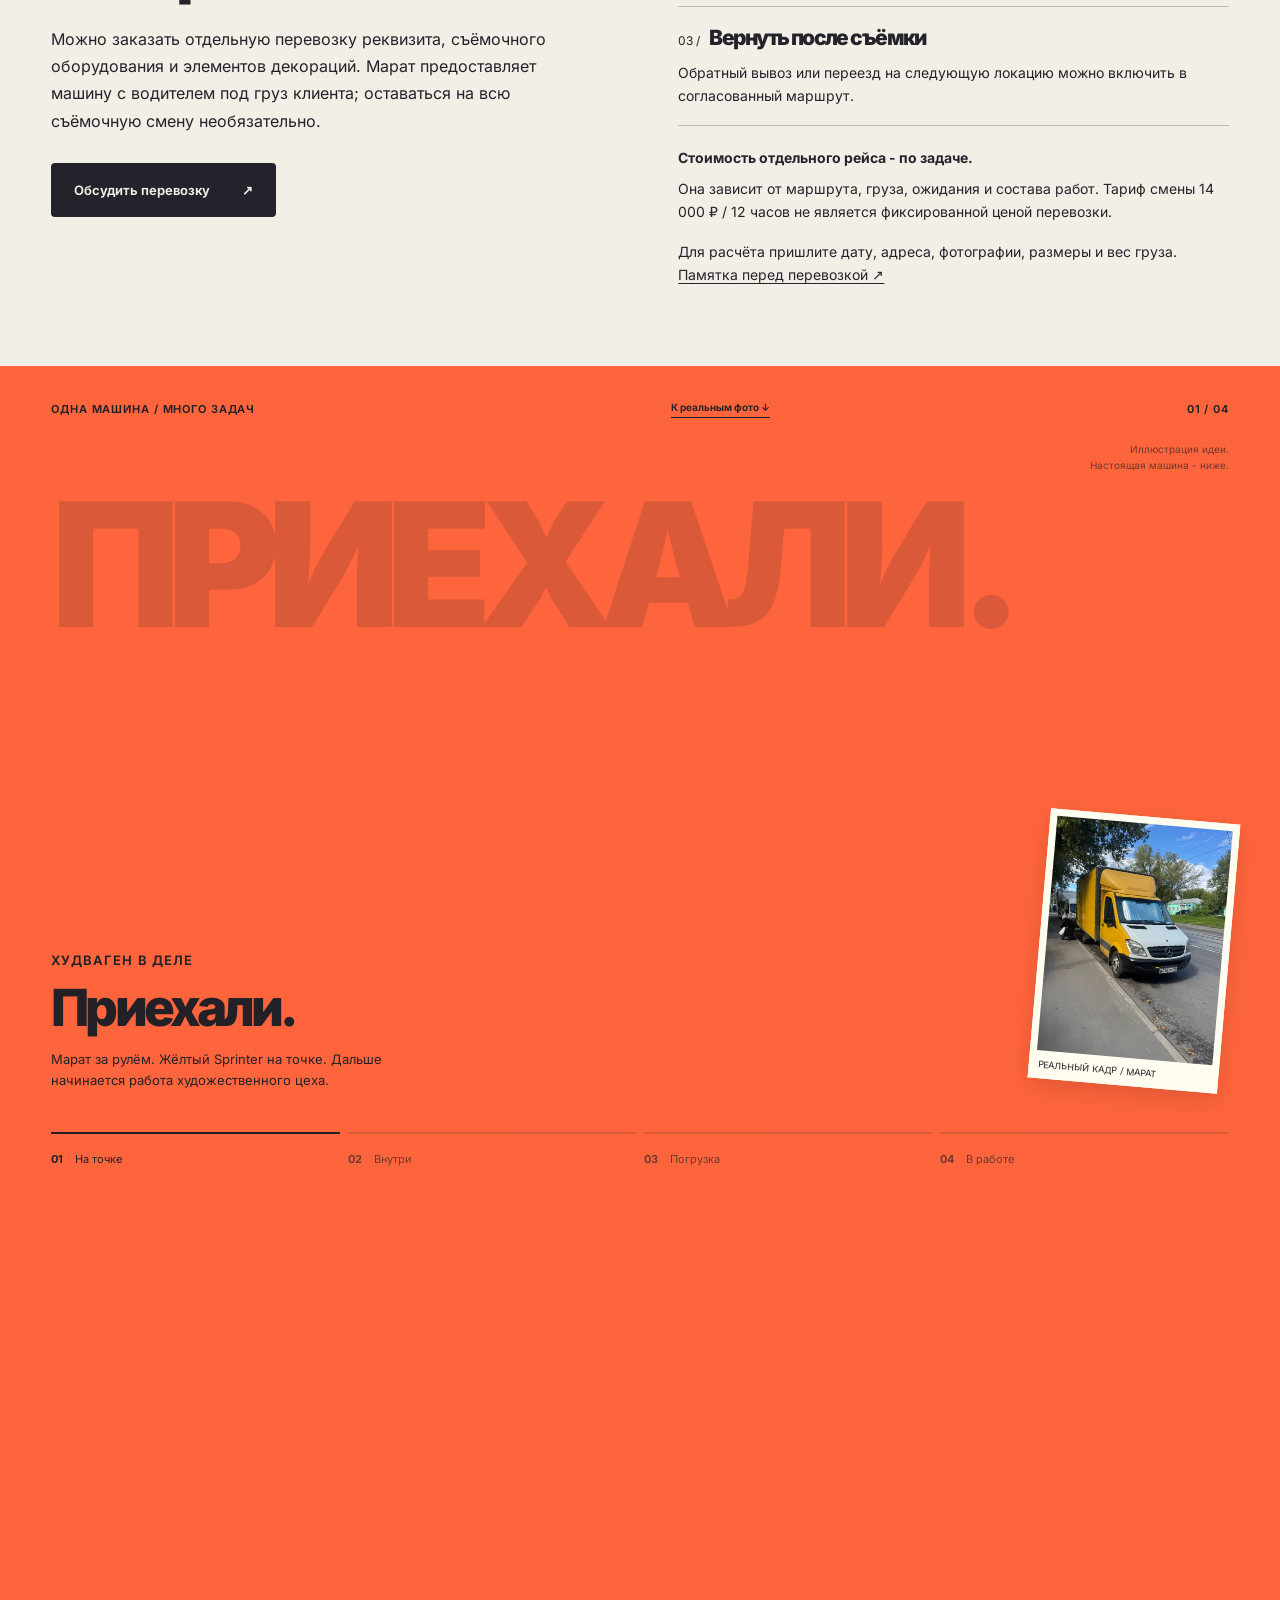
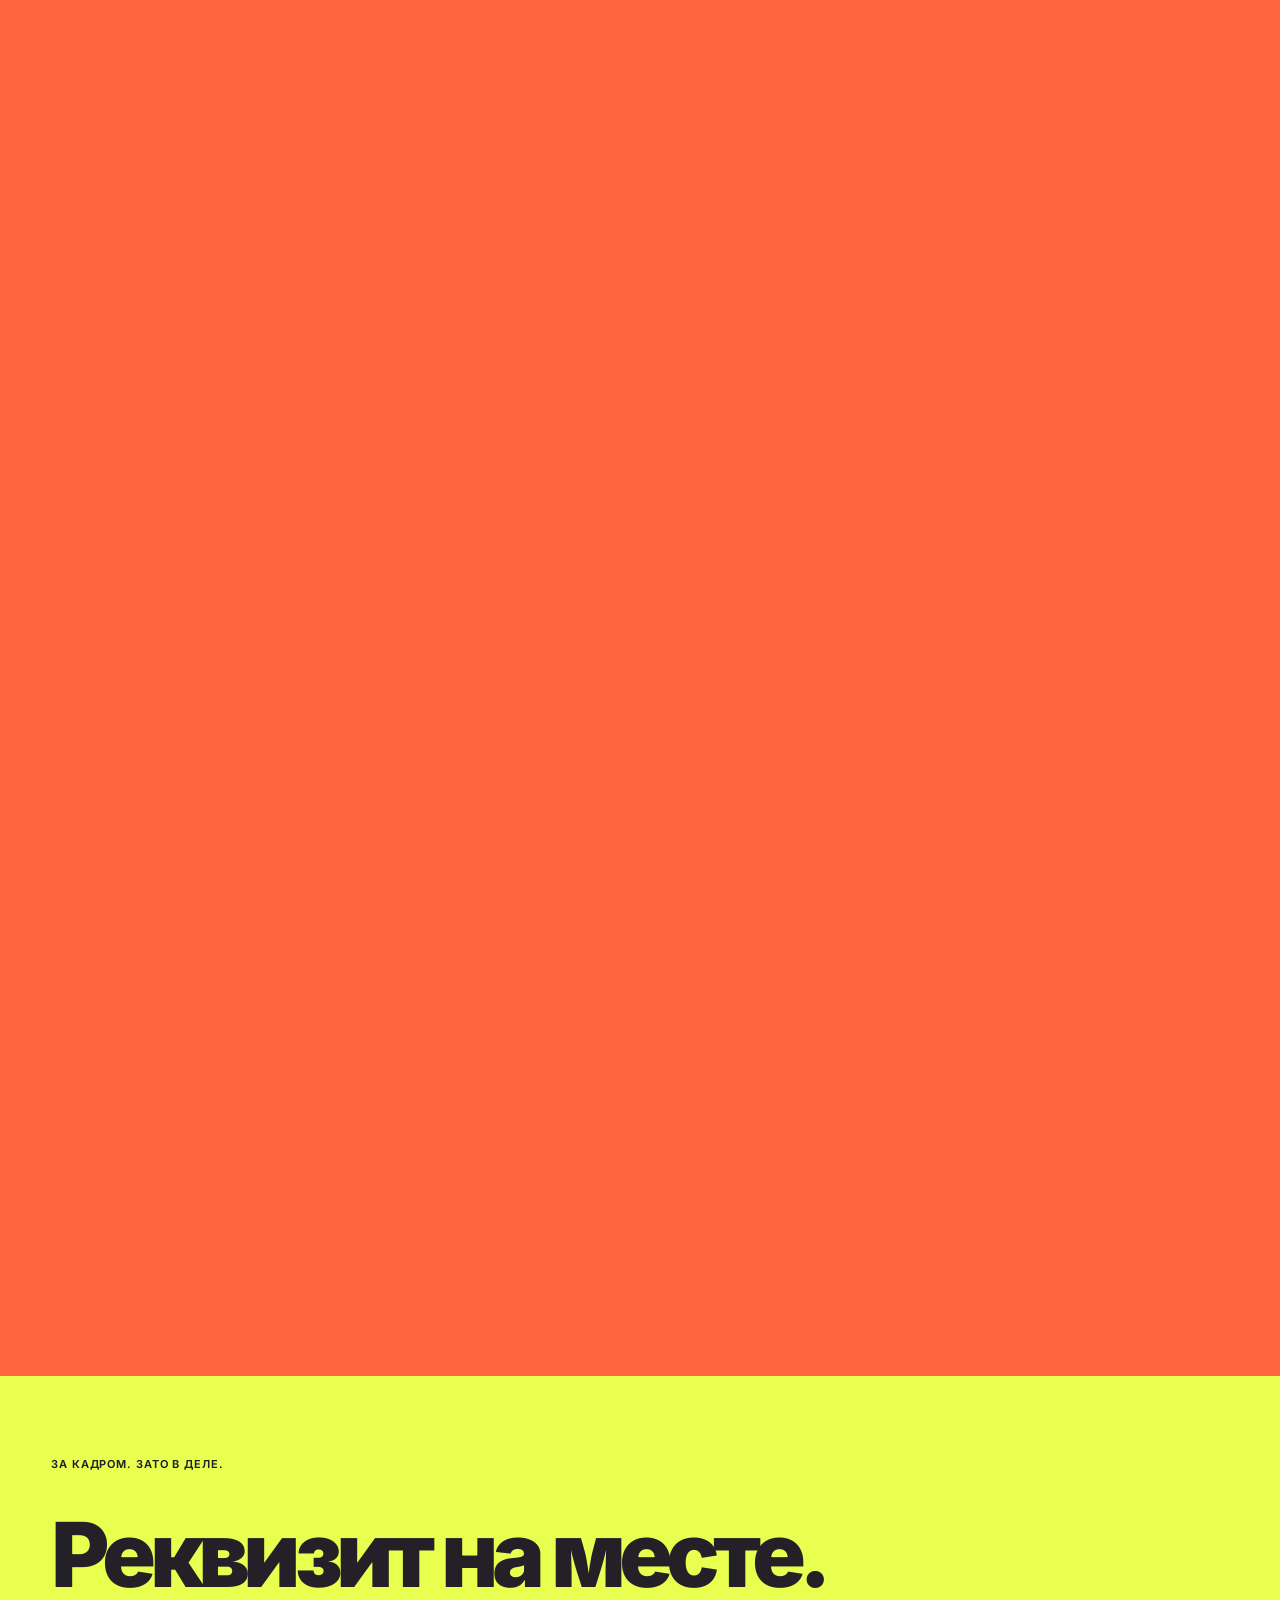
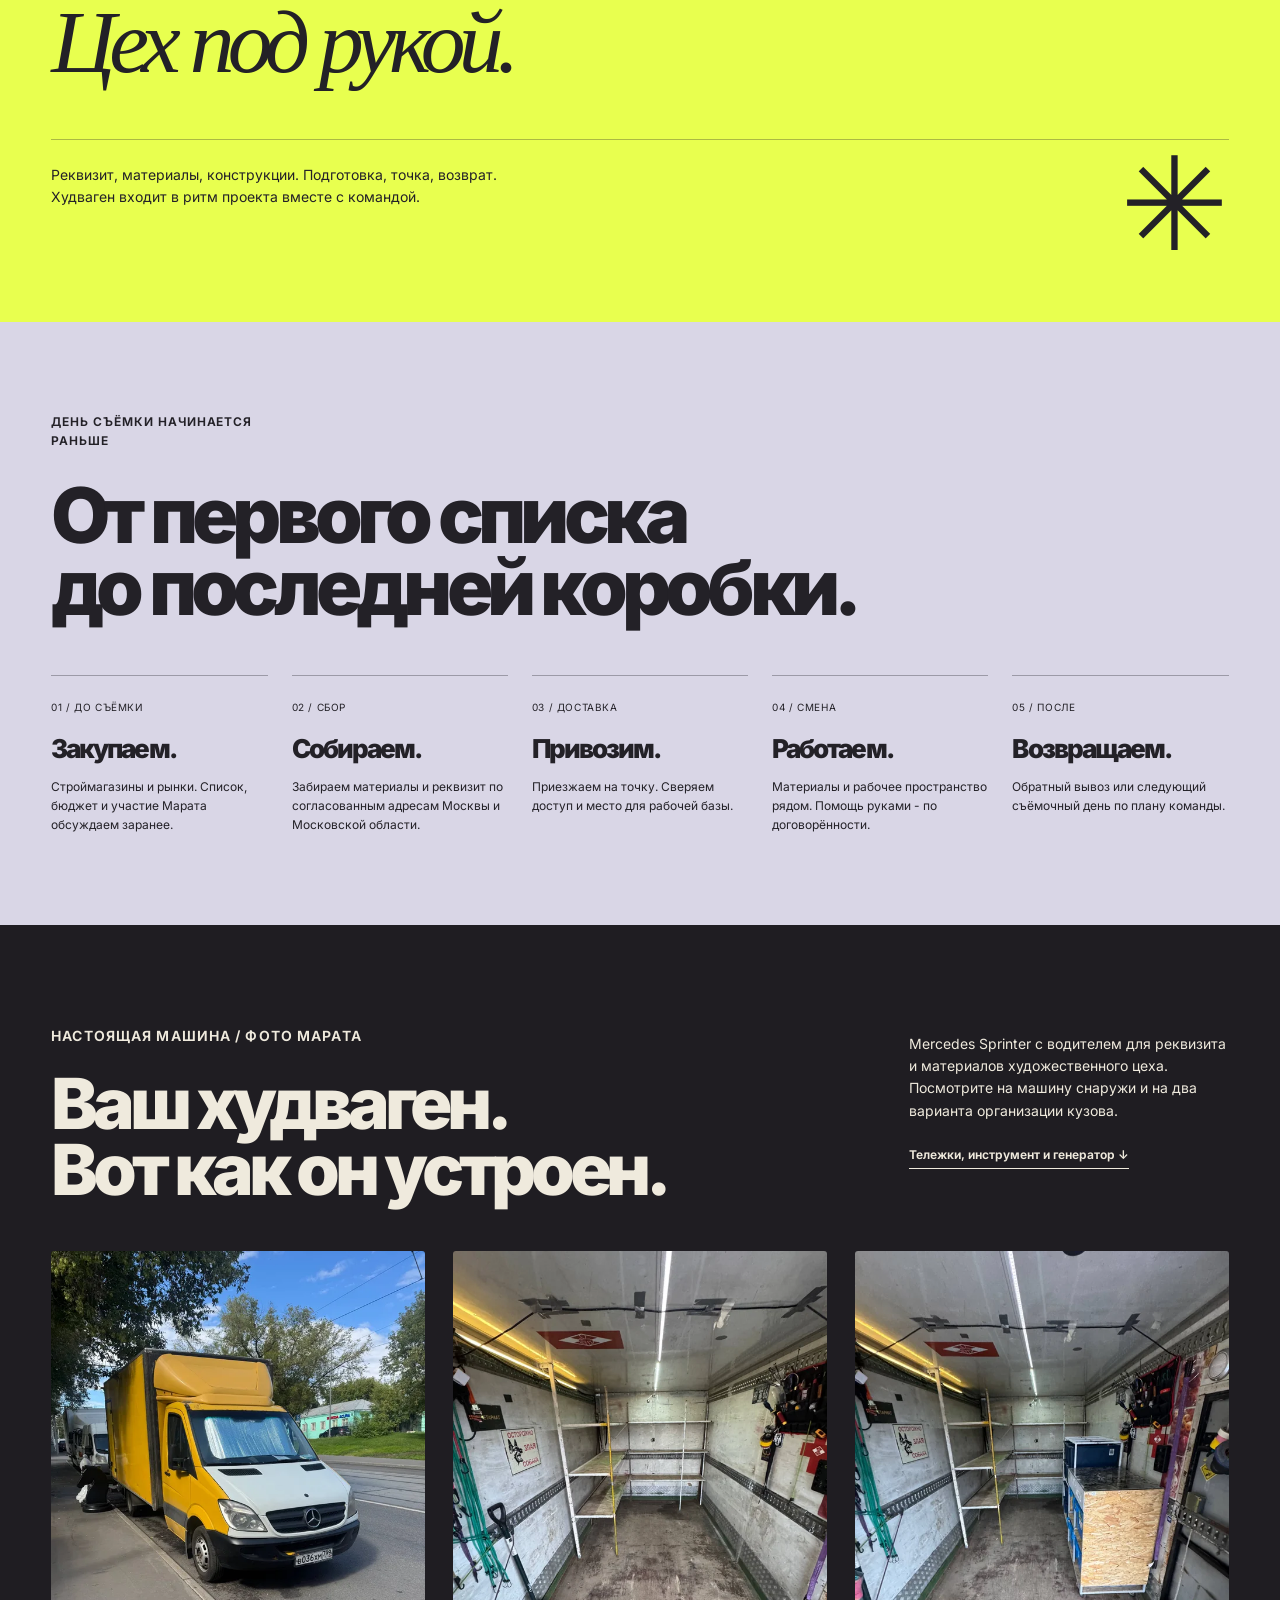
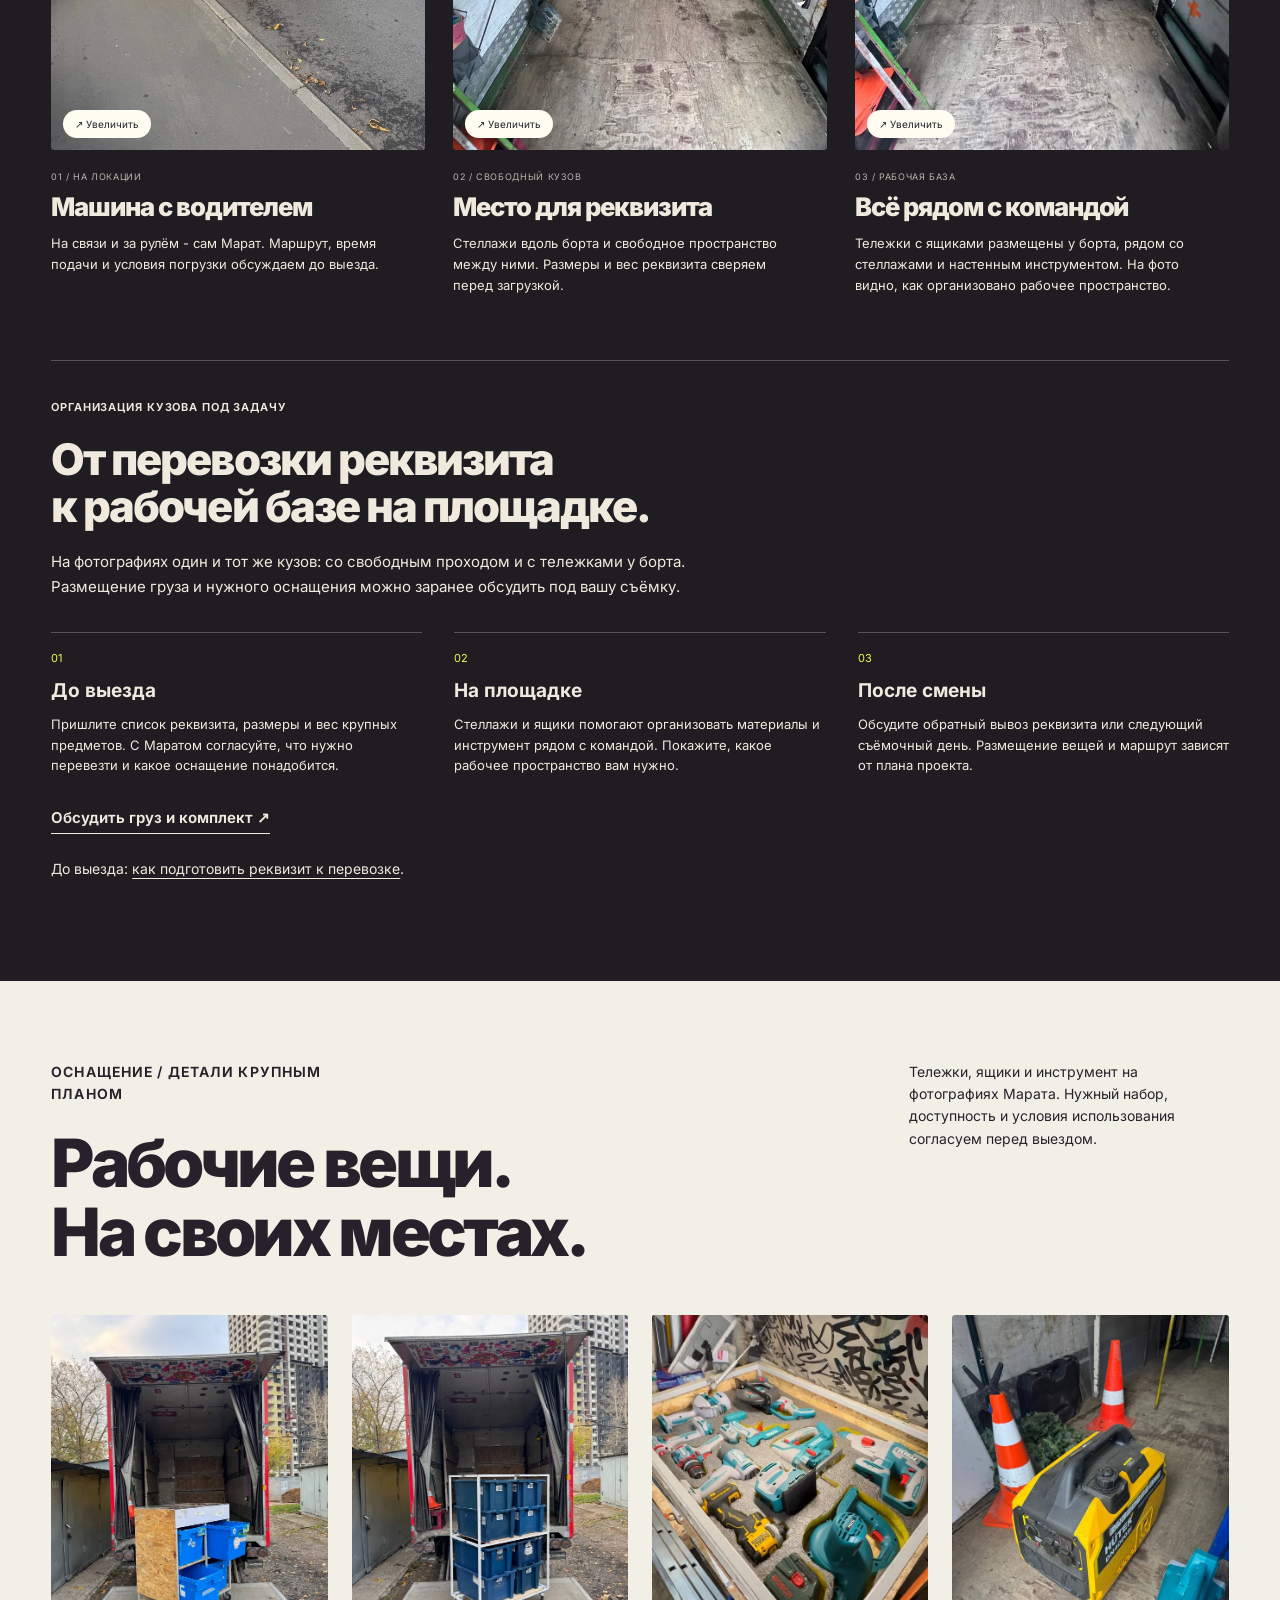
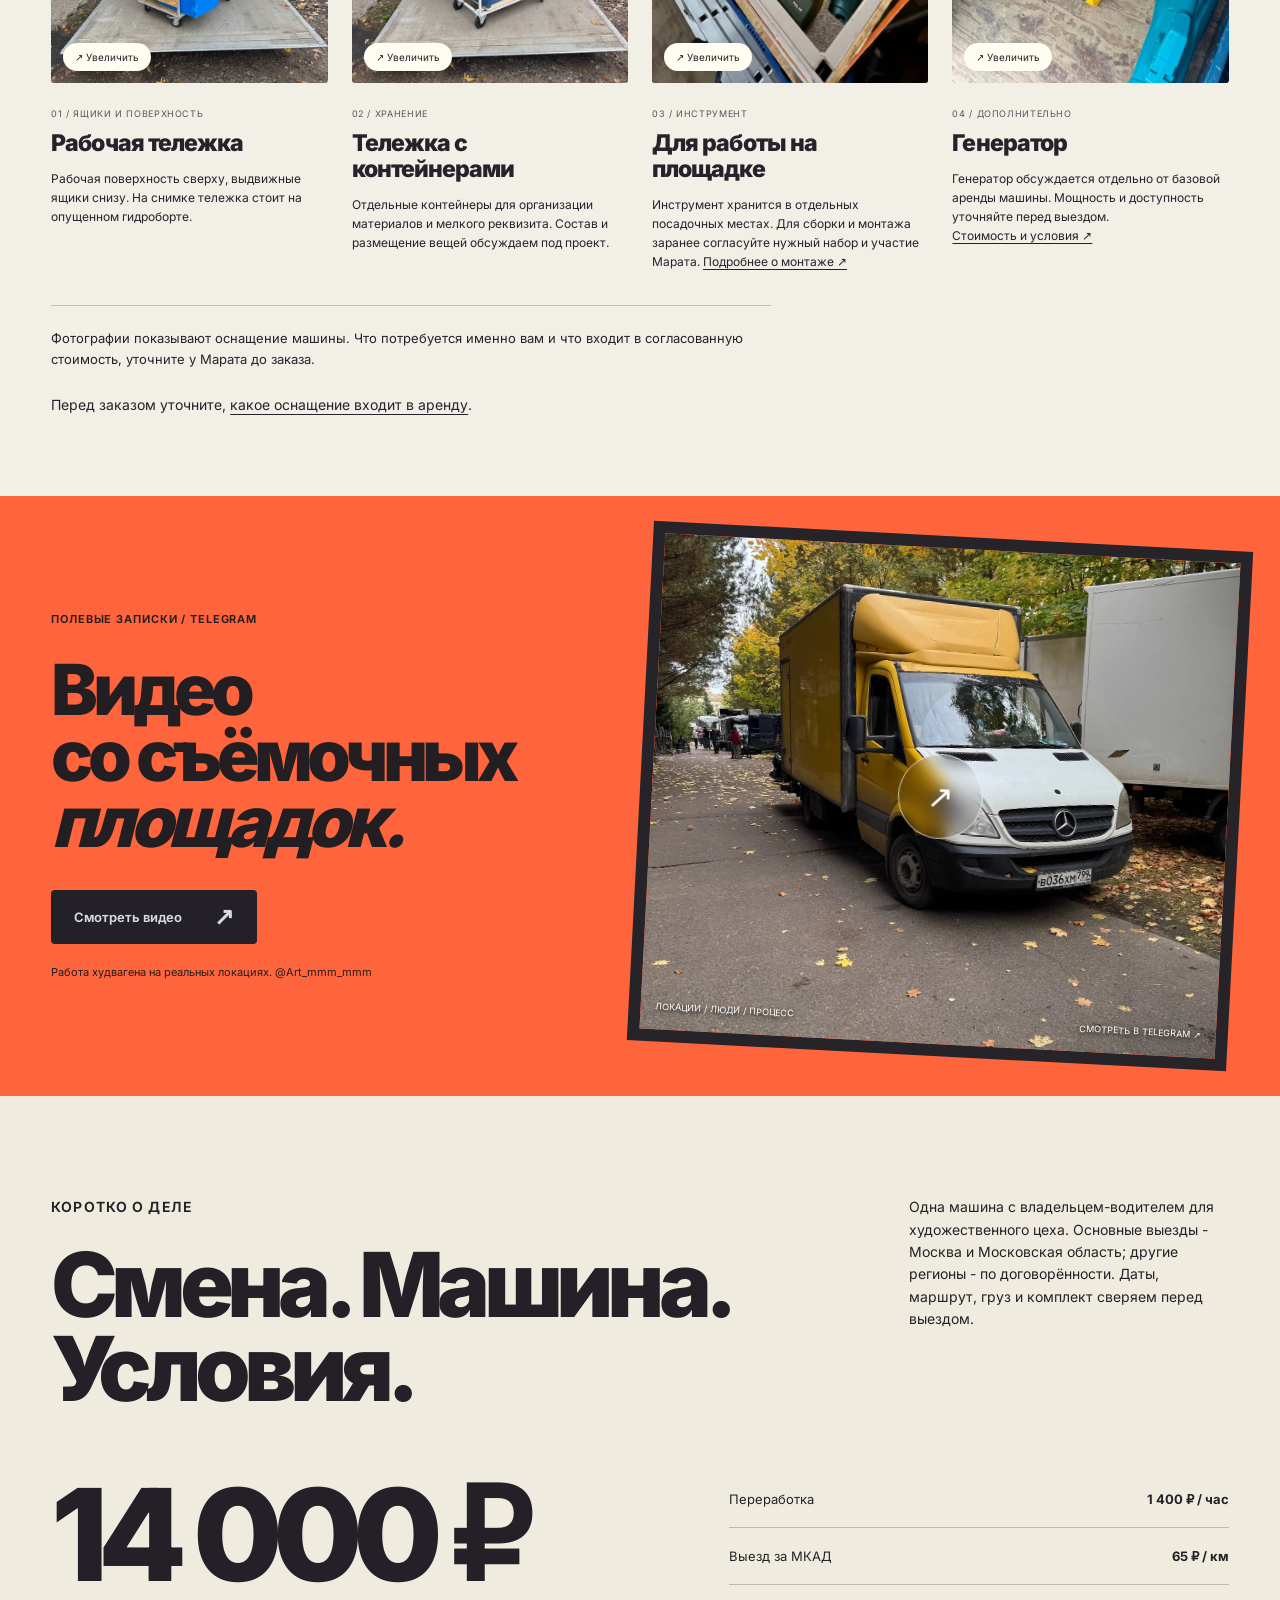
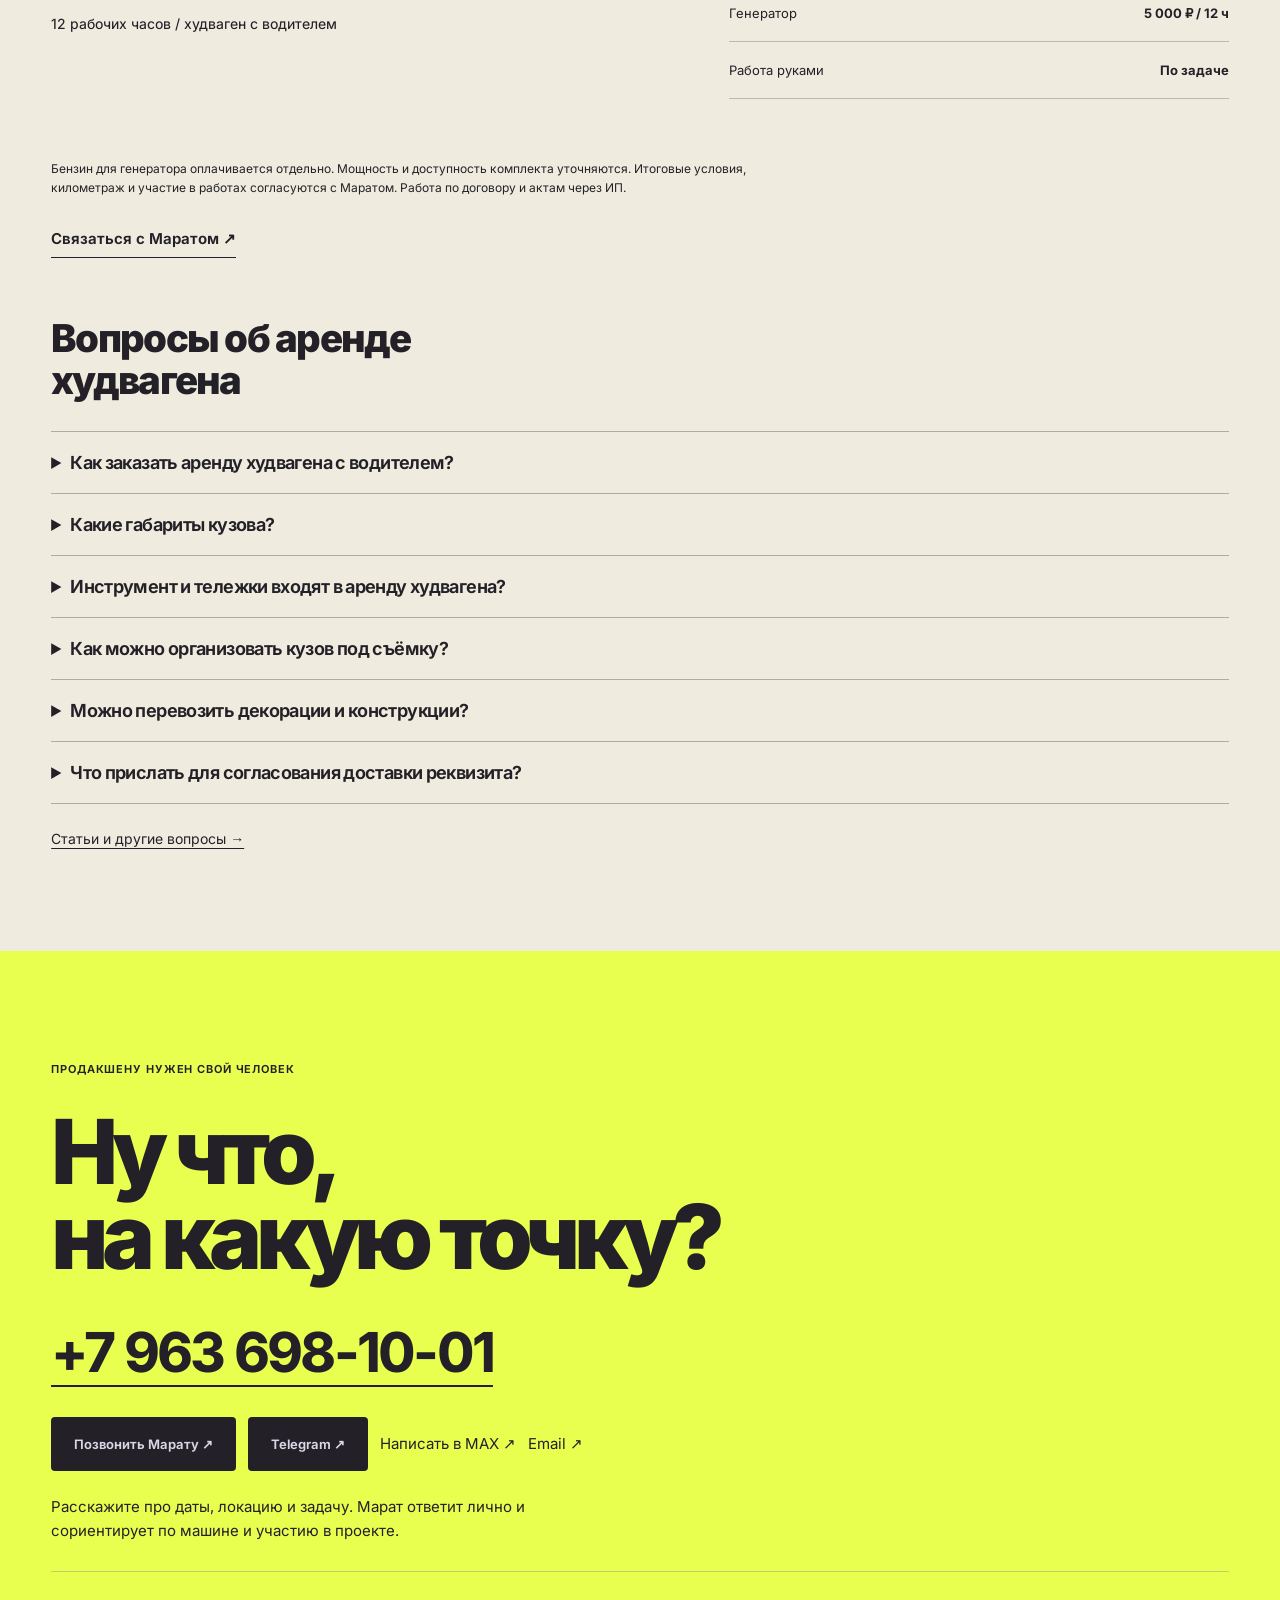
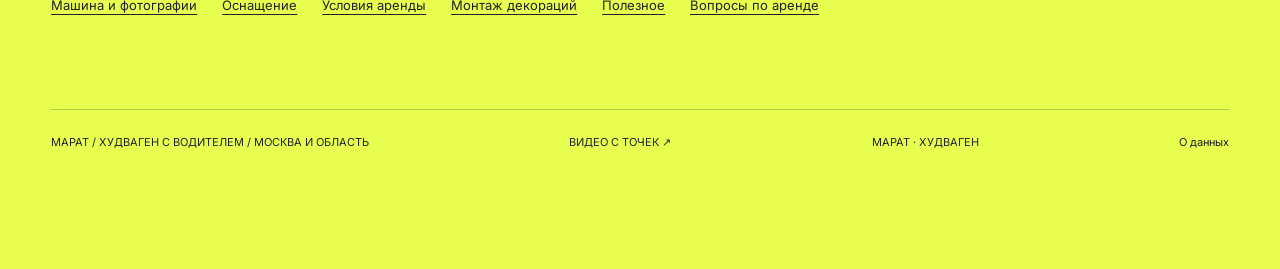
==== commit 546fd392: "Add separate film props transport section" ====
--- a/index.html
+++ b/index.html
@@ -1,4 +1,4 @@
-<!doctype html><html lang="ru"><head><meta charset="utf-8"><meta name="viewport" content="width=device-width, initial-scale=1"><meta name="theme-color" content="#d9d6e6"><meta name="robots" content="index, follow"><title>Худваген с водителем для съёмок в Москве и области</title><meta name="description" content="Худваген с водителем для съёмок в Москве и Московской области. Доставка реквизита и рабочая база цеха на площадке. 14 000 ₽ за 12 часов. Другие регионы - по договорённости."><link rel="icon" href="site-final/assets/mark.svg?v=truck1" type="image/svg+xml"><link rel="stylesheet" href="concepts/shared/experience.css"><link rel="stylesheet" href="site-final/site.css?v=anchors20261013"><script>document.documentElement.classList.add('js');</script><link rel="preload" href="/assets/fonts/inter-cyrillic.woff2" as="font" type="font/woff2" crossorigin><link rel="preload" href="/assets/fonts/inter-latin.woff2" as="font" type="font/woff2" crossorigin><meta name="google-site-verification" content="45elNNG8BrgIkGtdTU1rNOU9ofnVS_W5yNoBzaA8YkQ"><meta name="msvalidate.01" content="0E4416C4B03A6BF2098DD58C9A2425C0"><link rel="canonical" href="https://www.hudwagen.ru/"><meta property="og:type" content="website"><meta property="og:locale" content="ru_RU"><meta property="og:title" content="Худваген с водителем для съёмок в Москве и области"><meta property="og:description" content="Худваген с водителем для съёмок в Москве и Московской области. Доставка реквизита и рабочая база цеха на площадке. 14 000 ₽ за 12 часов. Другие регионы - по договорённости."><meta property="og:url" content="https://www.hudwagen.ru/"><meta property="og:image" content="https://www.hudwagen.ru/site-final/assets/van-city-1280.webp"><script type="application/ld+json">{"@context":"https://schema.org","@type":"Service","@id":"https://www.hudwagen.ru/#service","name":"Худваген с водителем для съёмок","serviceType":"Худваген с водителем для художественного цеха","description":"Худваген с водителем, доставка реквизита и материалов и рабочая база на съёмочной площадке. Москва и Московская область; другие регионы по договорённости.","url":"https://www.hudwagen.ru/","provider":{"@type":"Person","name":"Марат","telephone":"+79636981001"},"areaServed":[{"@type":"City","name":"Москва"},{"@type":"AdministrativeArea","name":"Московская область"}]}</script><link rel="stylesheet" href="/site-final/navigation.css?v=useful20261013"><script src="/site-final/navigation.js?v=faq20261013" defer></script></head><body class="experience-c is-final"><a class="skip" href="#main">К содержанию</a><header class="topbar site-topbar" id="top" tabindex="-1"><a class="brand" href="#main"><img class="brand-truck" src="site-final/assets/mark.svg" alt="" width="38" height="38"><span><b>ХУДВАГЕН</b><small>С ВОДИТЕЛЕМ · МОСКВА</small></span></a><nav class="top-links" aria-label="Разделы сайта"><a class="nav-section" href="#real">Машина</a><a class="nav-section" href="#configuration">Кузов</a><a class="nav-section" href="#equipment">Оснащение</a><a class="nav-section" href="#terms">Условия</a><a class="nav-section" href="/montazh-dekoracij/">Монтаж</a><a class="nav-section" href="/poleznoe/">Полезное</a></nav><div class="header-contacts" role="group" aria-label="Связаться с Маратом"><a class="header-contact" href="https://max.ru/u/f9LHodD0cOJyWwkVK0IOzBzi9cnYJhqR4KUHkZVEpKO9ZInxwAOQDD3dlvk" target="_blank" rel="noopener noreferrer" aria-label="Написать Марату в MAX"><svg viewBox="0 0 24 24" fill="none" stroke="currentColor" stroke-width="1.8" stroke-linecap="round" stroke-linejoin="round" aria-hidden="true"><rect x="2.5" y="2.5" width="19" height="19" rx="6"/><path d="M6.5 16V8l5.5 5.5L17.5 8v8"/></svg><span class="contact-word">MAX</span></a><a class="header-contact" href="https://t.me/+79636981001" target="_blank" rel="noopener noreferrer" aria-label="Написать Марату в Telegram"><svg viewBox="0 0 24 24" fill="none" stroke="currentColor" stroke-width="1.8" stroke-linecap="round" stroke-linejoin="round" aria-hidden="true"><path d="m21 3-3.7 17-5.2-4.2-2.7 2.6.6-4.7L21 3Z"/><path d="M21 3 3 10.2l6.4 3.5L21 3Z"/></svg><span class="contact-word">Telegram</span></a><a class="header-contact" href="tel:+79636981001" aria-label="Позвонить Марату: +7 963 698-10-01"><svg viewBox="0 0 24 24" fill="none" stroke="currentColor" stroke-width="1.8" stroke-linecap="round" stroke-linejoin="round" aria-hidden="true"><path d="M5.5 3.5h3l1.5 4-2 2a15 15 0 0 0 6.5 6.5l2-2 4 1.5v3a2 2 0 0 1-2.2 2A17 17 0 0 1 3.5 5.7 2 2 0 0 1 5.5 3.5Z"/></svg><span class="contact-word">Звонок</span></a></div></header><main id="main"><section class="service-hero" aria-labelledby="service-title">
+<!doctype html><html lang="ru"><head><meta charset="utf-8"><meta name="viewport" content="width=device-width, initial-scale=1"><meta name="theme-color" content="#d9d6e6"><meta name="robots" content="index, follow"><title>Худваген с водителем для съёмок в Москве и области</title><meta name="description" content="Худваген с водителем для съёмок в Москве и Московской области. Доставка реквизита и рабочая база цеха на площадке. 14 000 ₽ за 12 часов. Другие регионы - по договорённости."><link rel="icon" href="site-final/assets/mark.svg?v=truck1" type="image/svg+xml"><link rel="stylesheet" href="concepts/shared/experience.css"><link rel="stylesheet" href="site-final/site.css?v=transport20261022"><script>document.documentElement.classList.add('js');</script><link rel="preload" href="/assets/fonts/inter-cyrillic.woff2" as="font" type="font/woff2" crossorigin><link rel="preload" href="/assets/fonts/inter-latin.woff2" as="font" type="font/woff2" crossorigin><meta name="google-site-verification" content="45elNNG8BrgIkGtdTU1rNOU9ofnVS_W5yNoBzaA8YkQ"><meta name="msvalidate.01" content="0E4416C4B03A6BF2098DD58C9A2425C0"><link rel="canonical" href="https://www.hudwagen.ru/"><meta property="og:type" content="website"><meta property="og:locale" content="ru_RU"><meta property="og:title" content="Худваген с водителем для съёмок в Москве и области"><meta property="og:description" content="Худваген с водителем для съёмок в Москве и Московской области. Доставка реквизита и рабочая база цеха на площадке. 14 000 ₽ за 12 часов. Другие регионы - по договорённости."><meta property="og:url" content="https://www.hudwagen.ru/"><meta property="og:image" content="https://www.hudwagen.ru/site-final/assets/van-city-1280.webp"><script type="application/ld+json">{"@context":"https://schema.org","@type":"Service","@id":"https://www.hudwagen.ru/#service","name":"Худваген с водителем для съёмок","serviceType":"Худваген с водителем для художественного цеха","description":"Худваген с водителем, доставка реквизита и материалов и рабочая база на съёмочной площадке. Москва и Московская область; другие регионы по договорённости.","url":"https://www.hudwagen.ru/","provider":{"@type":"Person","name":"Марат","telephone":"+79636981001"},"areaServed":[{"@type":"City","name":"Москва"},{"@type":"AdministrativeArea","name":"Московская область"}]}</script><link rel="stylesheet" href="/site-final/navigation.css?v=useful20261013"><script src="/site-final/navigation.js?v=faq20261013" defer></script></head><body class="experience-c is-final"><a class="skip" href="#main">К содержанию</a><header class="topbar site-topbar" id="top" tabindex="-1"><a class="brand" href="#main"><img class="brand-truck" src="site-final/assets/mark.svg" alt="" width="38" height="38"><span><b>ХУДВАГЕН</b><small>С ВОДИТЕЛЕМ · МОСКВА</small></span></a><nav class="top-links" aria-label="Разделы сайта"><a class="nav-section" href="#real">Машина</a><a class="nav-section" href="#configuration">Кузов</a><a class="nav-section" href="#equipment">Оснащение</a><a class="nav-section" href="#terms">Условия</a><a class="nav-section" href="/montazh-dekoracij/">Монтаж</a><a class="nav-section" href="/poleznoe/">Полезное</a></nav><div class="header-contacts" role="group" aria-label="Связаться с Маратом"><a class="header-contact" href="https://max.ru/u/f9LHodD0cOJyWwkVK0IOzBzi9cnYJhqR4KUHkZVEpKO9ZInxwAOQDD3dlvk" target="_blank" rel="noopener noreferrer" aria-label="Написать Марату в MAX"><svg viewBox="0 0 24 24" fill="none" stroke="currentColor" stroke-width="1.8" stroke-linecap="round" stroke-linejoin="round" aria-hidden="true"><rect x="2.5" y="2.5" width="19" height="19" rx="6"/><path d="M6.5 16V8l5.5 5.5L17.5 8v8"/></svg><span class="contact-word">MAX</span></a><a class="header-contact" href="https://t.me/+79636981001" target="_blank" rel="noopener noreferrer" aria-label="Написать Марату в Telegram"><svg viewBox="0 0 24 24" fill="none" stroke="currentColor" stroke-width="1.8" stroke-linecap="round" stroke-linejoin="round" aria-hidden="true"><path d="m21 3-3.7 17-5.2-4.2-2.7 2.6.6-4.7L21 3Z"/><path d="M21 3 3 10.2l6.4 3.5L21 3Z"/></svg><span class="contact-word">Telegram</span></a><a class="header-contact" href="tel:+79636981001" aria-label="Позвонить Марату: +7 963 698-10-01"><svg viewBox="0 0 24 24" fill="none" stroke="currentColor" stroke-width="1.8" stroke-linecap="round" stroke-linejoin="round" aria-hidden="true"><path d="M5.5 3.5h3l1.5 4-2 2a15 15 0 0 0 6.5 6.5l2-2 4 1.5v3a2 2 0 0 1-2.2 2A17 17 0 0 1 3.5 5.7 2 2 0 0 1 5.5 3.5Z"/></svg><span class="contact-word">Звонок</span></a></div></header><main id="main"><section class="service-hero" aria-labelledby="service-title">
 <div class="service-copy"><p class="eyebrow">МОСКВА И ОБЛАСТЬ / ДЛЯ ХУДОЖЕСТВЕННОГО ЦЕХА</p>
 <h1 id="service-title">Худваген<br>с водителем<br><span>для съёмок.</span></h1>
 <p class="service-lead">Привезём реквизит и материалы.<br>На площадке кузов станет <strong>рабочей базой вашего цеха.</strong></p>
@@ -7,7 +7,10 @@
 <p class="service-price"><strong>14 000 ₽</strong> / 12 рабочих часов <span>машина + водитель</span></p></div>
 <div class="service-visual"><div class="visual-caption"><span>ТРАНСПОРТ СНАРУЖИ.</span><strong>Цех внутри.</strong></div><div class="hero-vehicle"><canvas class="van-canvas" data-van="hero" aria-label="Объёмная иллюстрация жёлтого худвагена" role="img"></canvas><img class="vehicle-fallback" loading="lazy" decoding="async" src="site-final/assets/van-city-1280.webp" alt="Mercedes Sprinter Марата" width="1280" height="1707"><div class="c-ring" aria-hidden="true"></div></div><span class="van-label label-lift">↙ Гидроборт</span><span class="van-label label-shelf">Стеллажи внутри ↗</span><a class="hero-real" href="#real"><img src="site-final/assets/van-city-640.webp" alt="Настоящий худваген Марата" width="640" height="853"><span>ЭТО НАША МАШИНА<br><b>Посмотреть фото ↗</b></span></a></div>
 <a class="service-scroll" href="#transformation">Загляните внутрь: раскройте фургон прокруткой <span>↓</span></a></section>
-<section class="service-benefits" aria-label="Чем полезен худваген на съёмке"><article><span>01 / ДОСТАВИТЬ</span><h2>Реквизит<br>на вашей точке.</h2><p>Доставка реквизита и материалов в рамках работы худвагена: соберём по согласованным адресам и привезём на площадку. После смены - возврат или следующий съёмочный день.</p></article><article><span>02 / ОРГАНИЗОВАТЬ</span><h2>Рабочая база<br>рядом с командой.</h2><p>Кузов со стеллажами для материалов и реквизита. Задняя погрузка и гидроборт; комплект обсудим под задачу.</p></article><article><span>03 / ПОДКЛЮЧИТЬСЯ</span><h2>На связи<br>сам Марат.</h2><p>Марат - владелец и водитель худвагена. Можно отдельно договориться о сборке и монтаже декораций, каркасов, подиумов, фотозон и стендов, обшивке и демонтаже. Монтаж доступен и без машины; состав работы и оплату согласуем под задачу. <a class="text-link" href="/montazh-dekoracij/">Монтаж декораций ↗</a></p></article></section><section class="story-scroll" id="transformation" aria-label="Как худваген становится рабочей базой"><div class="story-stage"><div class="story-top eyebrow"><span>ОДНА МАШИНА / МНОГО ЗАДАЧ</span><a class="skip-story" href="#real">К реальным фото ↓</a><span id="story-count">01 / 04</span></div><div class="story-word" aria-hidden="true">ПРИЕХАЛИ.</div><div class="story-vehicle"><canvas class="van-canvas" data-van="story" aria-label="Объёмная иллюстрация жёлтого худвагена" role="img"></canvas><img class="vehicle-fallback" loading="lazy" decoding="async" src="site-final/assets/van-city-1280.webp" alt="Mercedes Sprinter Марата" width="1280" height="1707"></div><p class="story-note">Иллюстрация идеи.<br>Настоящая машина - ниже.</p><div class="story-copy"><p class="eyebrow">ХУДВАГЕН В ДЕЛЕ</p><h2 id="story-title">Приехали.</h2><p id="story-description">Марат за рулём. Жёлтый Sprinter на точке. Дальше начинается работа художественного цеха.</p></div><figure class="story-detail"><img id="story-photo" src="site-final/assets/van-city-640.webp" alt="Настоящий Sprinter на точке" width="640" height="853"><figcaption>РЕАЛЬНЫЙ КАДР / МАРАТ</figcaption></figure><div class="story-controls" role="group" aria-label="Этапы трансформации"><button type="button" data-stage="0" aria-pressed="true"><b>01</b>На точке</button><button type="button" data-stage="1" aria-pressed="false"><b>02</b>Внутри</button><button type="button" data-stage="2" aria-pressed="false"><b>03</b>Погрузка</button><button type="button" data-stage="3" aria-pressed="false"><b>04</b>В работе</button></div></div><div class="story-static"><article><h3>Приехали.</h3><p>Марат за рулём. Жёлтый Sprinter на точке. Дальше начинается работа художественного цеха.</p></article><article><h3>Место<br>для реквизита.</h3><p>Стеллажи у борта и свободный проход. Состав, размеры и вес груза согласуем до выезда.</p></article><article><h3>Тележки.<br>Гидроборт.</h3><p>Ящики и рабочая поверхность на колёсах. Нужные тележки и помощь при погрузке обсуждаем заранее.</p></article><article><h3>Рабочая база<br>на точке.</h3><p>Тележки у борта, материалы и инструмент рядом. Комплект и участие Марата в работе согласуем под проект.</p></article></div></section><noscript><style>.story-scroll{height:auto}.story-stage{display:none}.story-static{display:grid;gap:25px;padding:50px 25px;grid-template-columns:repeat(auto-fit,minmax(200px,1fr))}</style></noscript><section class="manifesto"><p class="eyebrow">ЗА КАДРОМ. ЗАТО В ДЕЛЕ.</p><h2 class="reveal">Реквизит на месте.<br><em>Цех под рукой.</em></h2><div class="manifesto-bottom"><p>Реквизит, материалы, конструкции. Подготовка, точка, возврат. Худваген входит в ритм проекта вместе с командой.</p><span class="orbit-mark" aria-hidden="true">✳</span></div></section><section class="work-cycle"><p class="eyebrow">ДЕНЬ СЪЁМКИ НАЧИНАЕТСЯ РАНЬШЕ</p><h2>От первого списка<br>до последней коробки.</h2><ol><li><span>01 / ДО СЪЁМКИ</span><h3>Закупаем.</h3><p>Строймагазины и рынки. Список, бюджет и участие Марата обсуждаем заранее.</p></li><li><span>02 / СБОР</span><h3>Собираем.</h3><p>Забираем материалы и реквизит по согласованным адресам Москвы и Московской области.</p></li><li><span>03 / ДОСТАВКА</span><h3>Привозим.</h3><p>Приезжаем на точку. Сверяем доступ и место для рабочей базы.</p></li><li><span>04 / СМЕНА</span><h3>Работаем.</h3><p>Материалы и рабочее пространство рядом. Помощь руками - по договорённости.</p></li><li><span>05 / ПОСЛЕ</span><h3>Возвращаем.</h3><p>Обратный вывоз или следующий съёмочный день по плану команды.</p></li></ol></section><section class="real-photos" id="real" aria-labelledby="real-title">
+<section class="service-benefits" aria-label="Чем полезен худваген на съёмке"><article><span>01 / ДОСТАВИТЬ</span><h2>Реквизит<br>на вашей точке.</h2><p>Доставка реквизита и материалов в рамках работы худвагена: соберём по согласованным адресам и привезём на площадку. После смены - возврат или следующий съёмочный день.</p></article><article><span>02 / ОРГАНИЗОВАТЬ</span><h2>Рабочая база<br>рядом с командой.</h2><p>Кузов со стеллажами для материалов и реквизита. Задняя погрузка и гидроборт; комплект обсудим под задачу.</p></article><article><span>03 / ПОДКЛЮЧИТЬСЯ</span><h2>На связи<br>сам Марат.</h2><p>Марат - владелец и водитель худвагена. Можно отдельно договориться о сборке и монтаже декораций, каркасов, подиумов, фотозон и стендов, обшивке и демонтаже. Монтаж доступен и без машины; состав работы и оплату согласуем под задачу. <a class="text-link" href="/montazh-dekoracij/">Монтаж декораций ↗</a></p></article></section><section class="transport-section" id="transport" aria-labelledby="transport-title">
+<div class="transport-heading"><p class="eyebrow">ОТДЕЛЬНЫЙ РЕЙС / ДЛЯ КИНО И РЕКЛАМЫ</p><h2 id="transport-title">Реквизит на съёмку.<br>И обратно.</h2><p>Можно заказать отдельную перевозку реквизита, съёмочного оборудования и элементов декораций. Марат предоставляет машину с водителем под груз клиента; оставаться на всю съёмочную смену необязательно.</p><a class="btn" href="#contact">Обсудить перевозку <span aria-hidden="true">↗</span></a></div>
+<div class="transport-details"><ol><li><h3>Забрать по маршруту</h3><p>Один или несколько адресов: склад, прокат, мастерская. Последовательность точек и время подачи согласуем заранее.</p></li><li><h3>Доставить на площадку</h3><p>До выезда сверим размеры и вес груза, подъезд и пропуска. Погрузку, крепление и нужную помощь обсуждаем отдельно.</p></li><li><h3>Вернуть после съёмки</h3><p>Обратный вывоз или переезд на следующую локацию можно включить в согласованный маршрут.</p></li></ol><p class="transport-price"><strong>Стоимость отдельного рейса - по задаче.</strong> Она зависит от маршрута, груза, ожидания и состава работ. Тариф смены 14 000 ₽ / 12 часов не является фиксированной ценой перевозки.</p><p class="transport-brief">Для расчёта пришлите дату, адреса, фотографии, размеры и вес груза. <a href="/podgotovka-rekvizita/">Памятка перед перевозкой ↗</a></p></div>
+</section><section class="story-scroll" id="transformation" aria-label="Как худваген становится рабочей базой"><div class="story-stage"><div class="story-top eyebrow"><span>ОДНА МАШИНА / МНОГО ЗАДАЧ</span><a class="skip-story" href="#real">К реальным фото ↓</a><span id="story-count">01 / 04</span></div><div class="story-word" aria-hidden="true">ПРИЕХАЛИ.</div><div class="story-vehicle"><canvas class="van-canvas" data-van="story" aria-label="Объёмная иллюстрация жёлтого худвагена" role="img"></canvas><img class="vehicle-fallback" loading="lazy" decoding="async" src="site-final/assets/van-city-1280.webp" alt="Mercedes Sprinter Марата" width="1280" height="1707"></div><p class="story-note">Иллюстрация идеи.<br>Настоящая машина - ниже.</p><div class="story-copy"><p class="eyebrow">ХУДВАГЕН В ДЕЛЕ</p><h2 id="story-title">Приехали.</h2><p id="story-description">Марат за рулём. Жёлтый Sprinter на точке. Дальше начинается работа художественного цеха.</p></div><figure class="story-detail"><img id="story-photo" src="site-final/assets/van-city-640.webp" alt="Настоящий Sprinter на точке" width="640" height="853"><figcaption>РЕАЛЬНЫЙ КАДР / МАРАТ</figcaption></figure><div class="story-controls" role="group" aria-label="Этапы трансформации"><button type="button" data-stage="0" aria-pressed="true"><b>01</b>На точке</button><button type="button" data-stage="1" aria-pressed="false"><b>02</b>Внутри</button><button type="button" data-stage="2" aria-pressed="false"><b>03</b>Погрузка</button><button type="button" data-stage="3" aria-pressed="false"><b>04</b>В работе</button></div></div><div class="story-static"><article><h3>Приехали.</h3><p>Марат за рулём. Жёлтый Sprinter на точке. Дальше начинается работа художественного цеха.</p></article><article><h3>Место<br>для реквизита.</h3><p>Стеллажи у борта и свободный проход. Состав, размеры и вес груза согласуем до выезда.</p></article><article><h3>Тележки.<br>Гидроборт.</h3><p>Ящики и рабочая поверхность на колёсах. Нужные тележки и помощь при погрузке обсуждаем заранее.</p></article><article><h3>Рабочая база<br>на точке.</h3><p>Тележки у борта, материалы и инструмент рядом. Комплект и участие Марата в работе согласуем под проект.</p></article></div></section><noscript><style>.story-scroll{height:auto}.story-stage{display:none}.story-static{display:grid;gap:25px;padding:50px 25px;grid-template-columns:repeat(auto-fit,minmax(200px,1fr))}</style></noscript><section class="manifesto"><p class="eyebrow">ЗА КАДРОМ. ЗАТО В ДЕЛЕ.</p><h2 class="reveal">Реквизит на месте.<br><em>Цех под рукой.</em></h2><div class="manifesto-bottom"><p>Реквизит, материалы, конструкции. Подготовка, точка, возврат. Худваген входит в ритм проекта вместе с командой.</p><span class="orbit-mark" aria-hidden="true">✳</span></div></section><section class="work-cycle"><p class="eyebrow">ДЕНЬ СЪЁМКИ НАЧИНАЕТСЯ РАНЬШЕ</p><h2>От первого списка<br>до последней коробки.</h2><ol><li><span>01 / ДО СЪЁМКИ</span><h3>Закупаем.</h3><p>Строймагазины и рынки. Список, бюджет и участие Марата обсуждаем заранее.</p></li><li><span>02 / СБОР</span><h3>Собираем.</h3><p>Забираем материалы и реквизит по согласованным адресам Москвы и Московской области.</p></li><li><span>03 / ДОСТАВКА</span><h3>Привозим.</h3><p>Приезжаем на точку. Сверяем доступ и место для рабочей базы.</p></li><li><span>04 / СМЕНА</span><h3>Работаем.</h3><p>Материалы и рабочее пространство рядом. Помощь руками - по договорённости.</p></li><li><span>05 / ПОСЛЕ</span><h3>Возвращаем.</h3><p>Обратный вывоз или следующий съёмочный день по плану команды.</p></li></ol></section><section class="real-photos" id="real" aria-labelledby="real-title">
 <div class="section-head"><div><p class="eyebrow">НАСТОЯЩАЯ МАШИНА / ФОТО МАРАТА</p><h2 id="real-title">Ваш худваген.<br>Вот как он устроен.</h2></div><div class="photo-intro"><p>Mercedes Sprinter с водителем для реквизита и материалов художественного цеха. Посмотрите на машину снаружи и на два варианта организации кузова.</p><a class="text-link" href="#equipment">Тележки, инструмент и генератор ↓</a></div></div>
 <div class="photo-grid van-gallery">
 <figure class="photo-card "><a data-photo href="site-final/assets/van-city-1280.webp" aria-label="Увеличить фото: Машина с водителем"><img src="site-final/assets/van-city-640.webp" srcset="site-final/assets/van-city-640.webp 640w, site-final/assets/van-city-1280.webp 1280w" sizes="(max-width:700px) 90vw, 30vw" width="640" height="853" loading="lazy" decoding="async" alt="Жёлтый Mercedes Sprinter Марата на улице"></a><figcaption><span class="photo-number">01 / НА ЛОКАЦИИ</span><h3>Машина с водителем</h3><p>На связи и за рулём - сам Марат. Маршрут, время подачи и условия погрузки обсуждаем до выезда.</p></figcaption></figure>
--- a/site-final/site.css
+++ b/site-final/site.css
@@ -109,3 +109,9 @@
 }
 @media(max-width:360px){.is-final .work-cycle ol{grid-template-columns:minmax(0,1fr)}}
 @media(prefers-reduced-motion:reduce){.photo-card a[data-photo]:hover img{transform:none}}
+
+/* Separate film-production transport, confirmed by the owner. */
+.transport-section{display:grid;grid-template-columns:minmax(0,1fr) minmax(0,1fr);gap:clamp(32px,6vw,90px);padding:80px max(var(--pad),calc((100% - 1440px)/2));background:#f2efe6;color:#26222c;scroll-margin-top:110px}
+.transport-heading h2{font-size:clamp(36px,4.8vw,68px);line-height:1.05;letter-spacing:-.045em;margin:24px 0}.transport-heading>p:not(.eyebrow){font-size:16px;line-height:1.7;max-width:52ch;margin-bottom:28px}
+.transport-section .btn{background:#26222c;color:#f2efe6}.transport-details ol{list-style:none;padding:0;margin:0;counter-reset:transport}.transport-details li{counter-increment:transport;border-top:1px solid #26222c40;padding:18px 0}.transport-details h3{font-size:21px;line-height:1.25;margin:0 0 10px}.transport-details h3::before{content:'0' counter(transport) ' / ';font-size:12px;font-weight:400;letter-spacing:0;margin-right:.5em}.transport-details p{font-size:14px;line-height:1.65}.transport-price{padding-top:20px;border-top:1px solid #26222c40}.transport-price strong{display:block;margin-bottom:8px}.transport-brief{margin-top:16px}.transport-brief a{text-decoration:underline;text-underline-offset:3px}
+@media(max-width:700px){.transport-section{grid-template-columns:1fr;gap:30px;padding:48px var(--pad)}.transport-heading>p:not(.eyebrow){font-size:15px}.transport-heading h2{font-size:38px}.transport-details h3{font-size:20px}}
